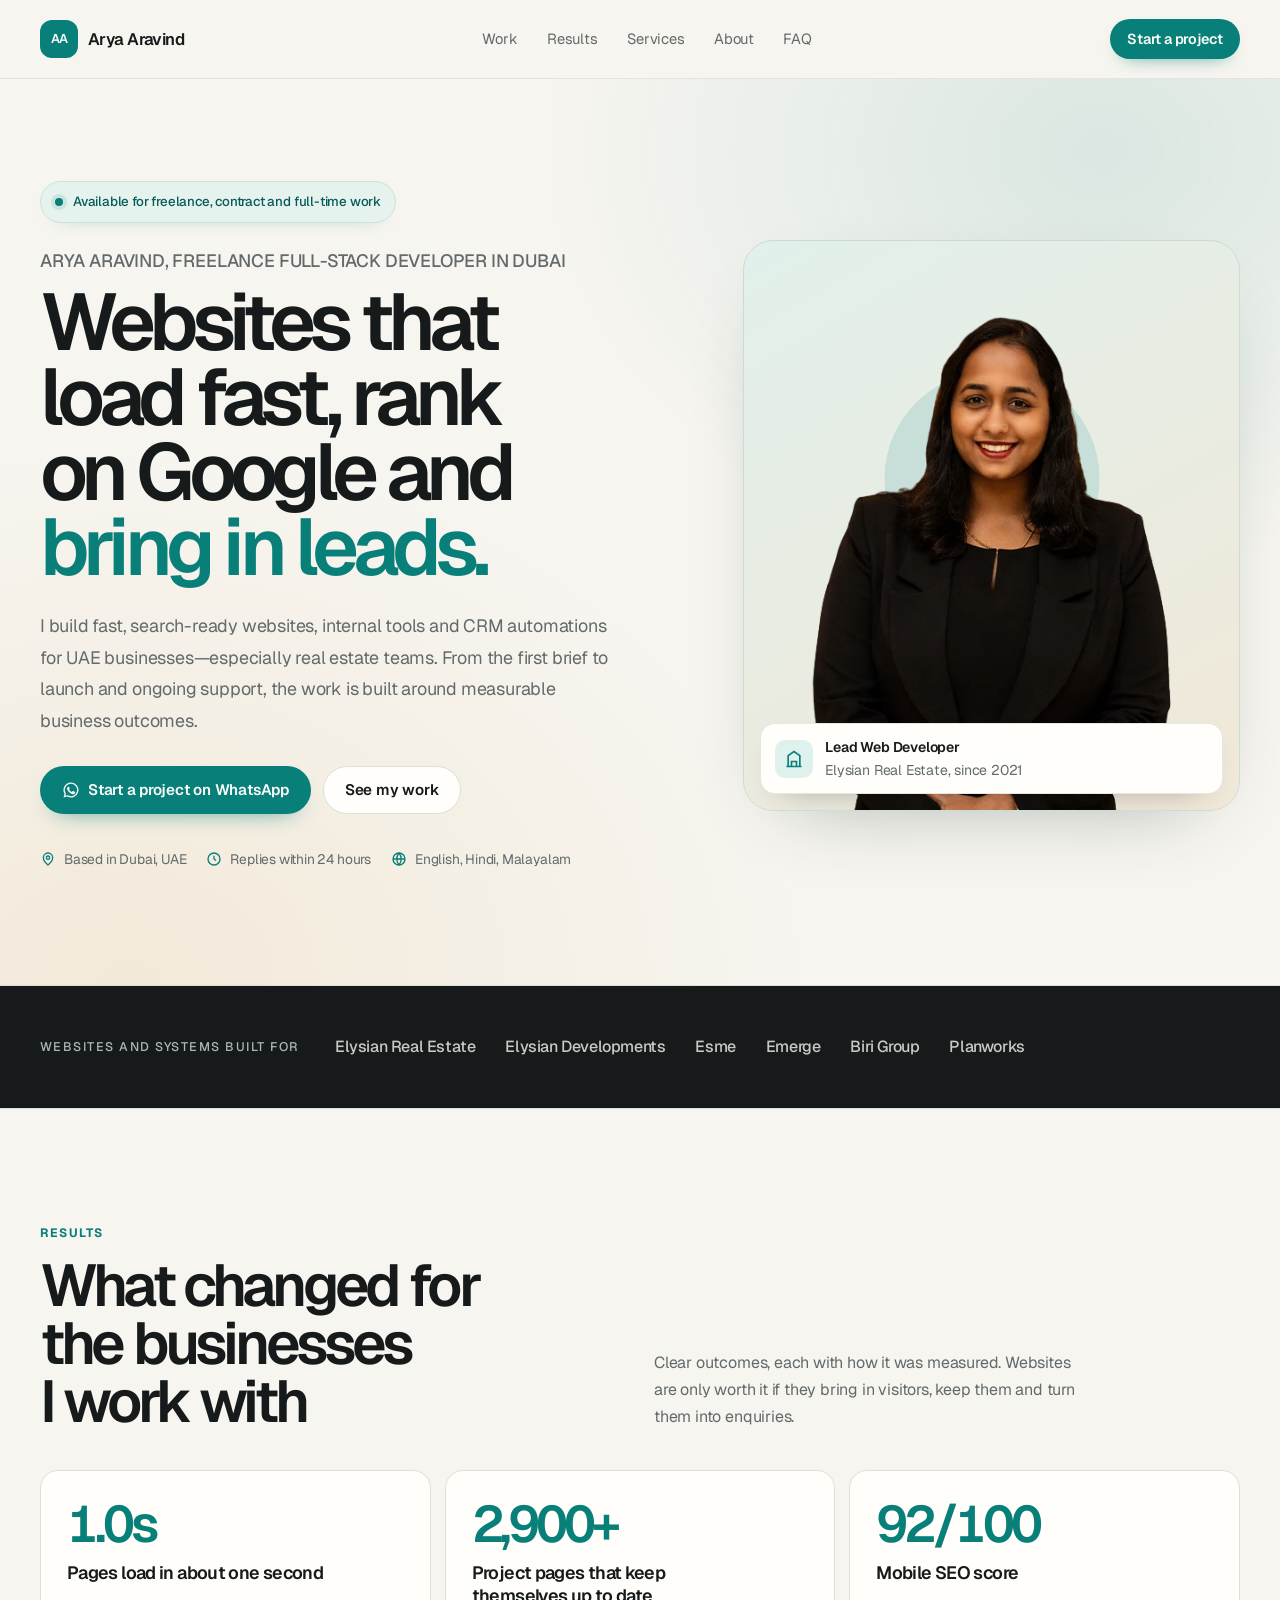
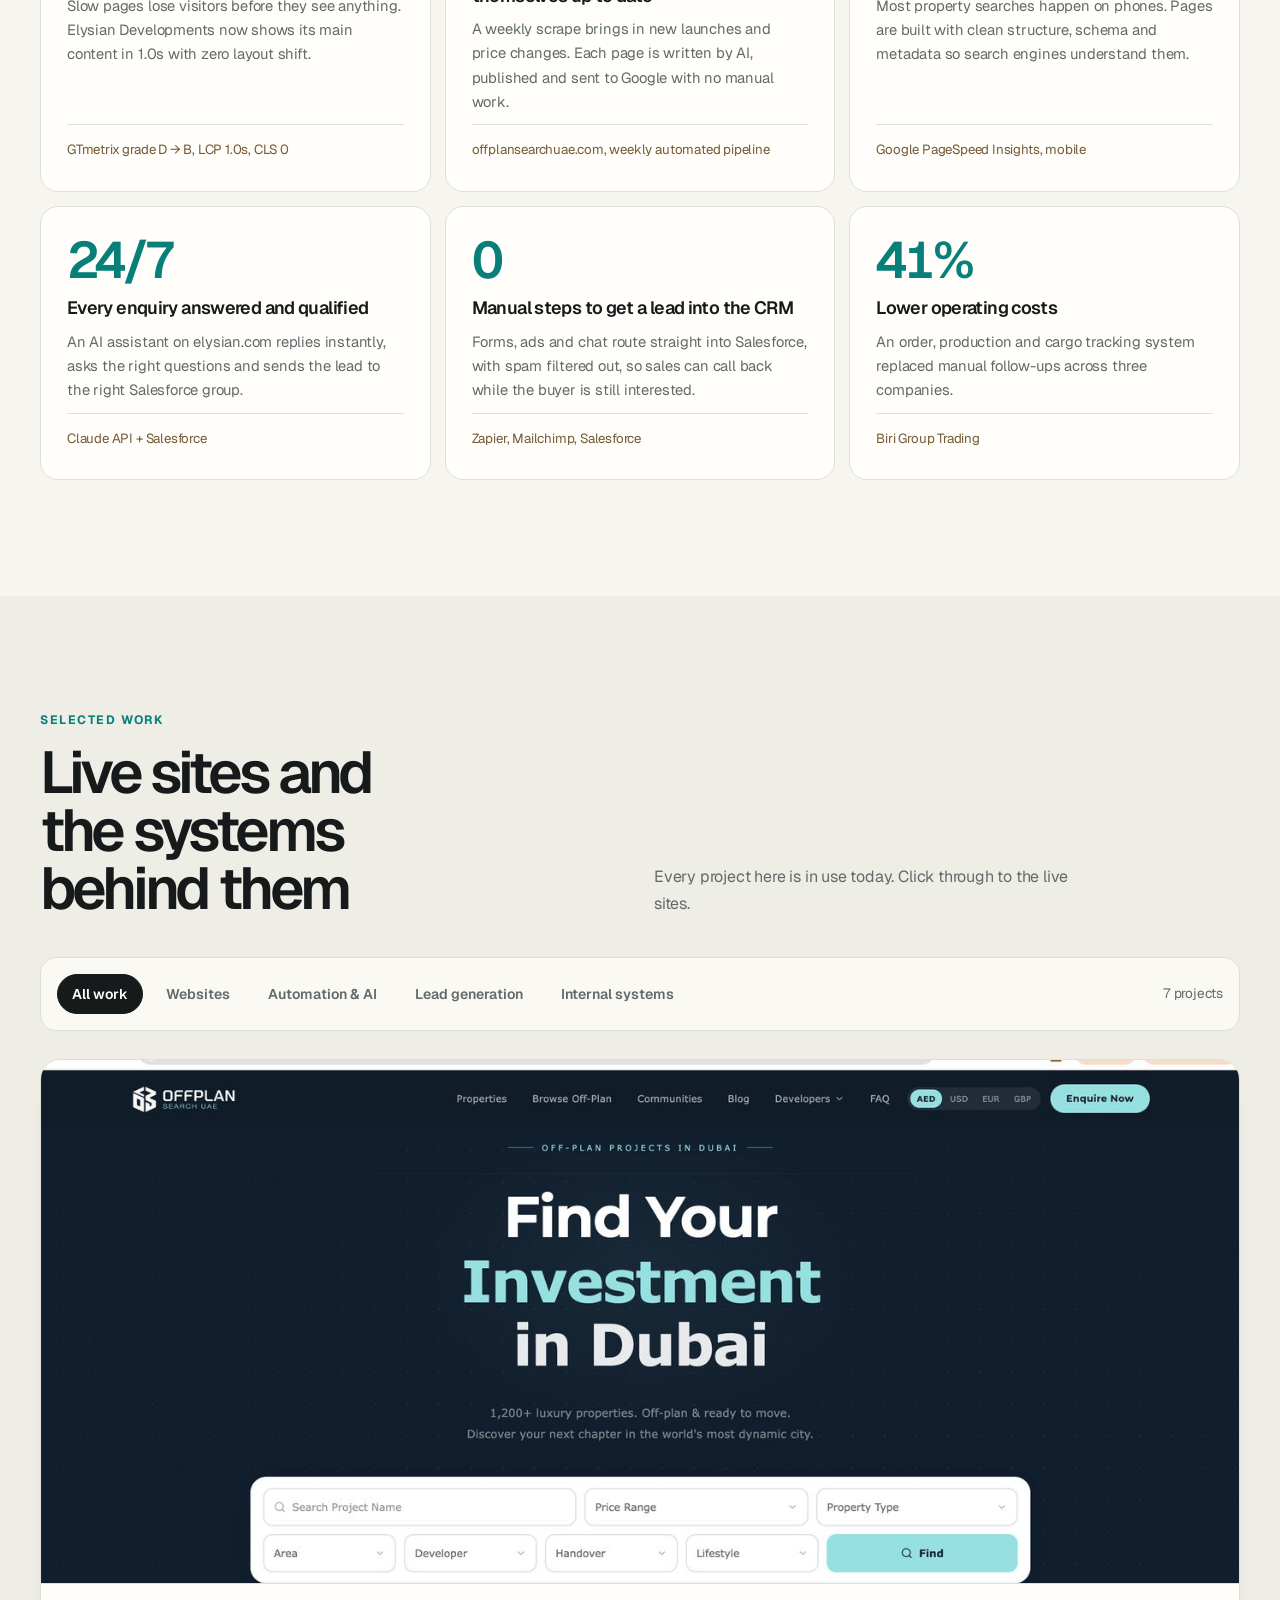
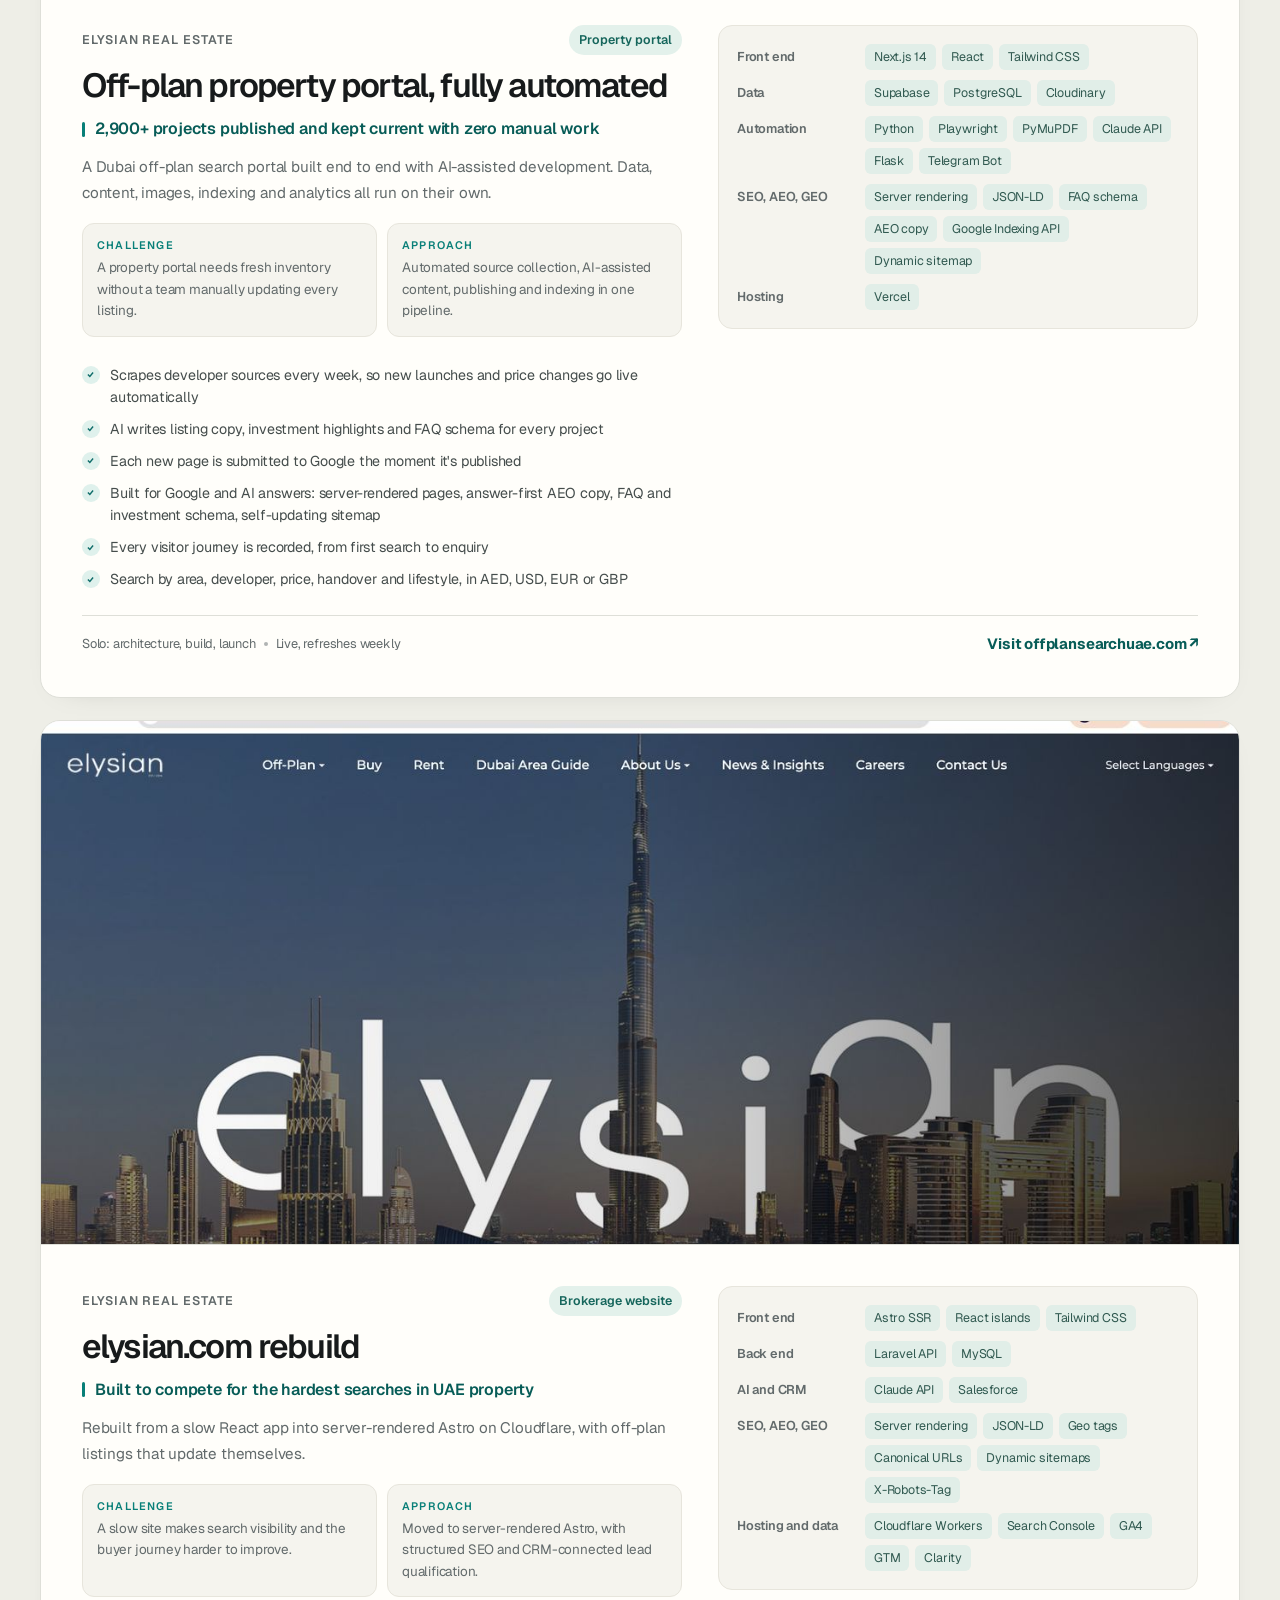
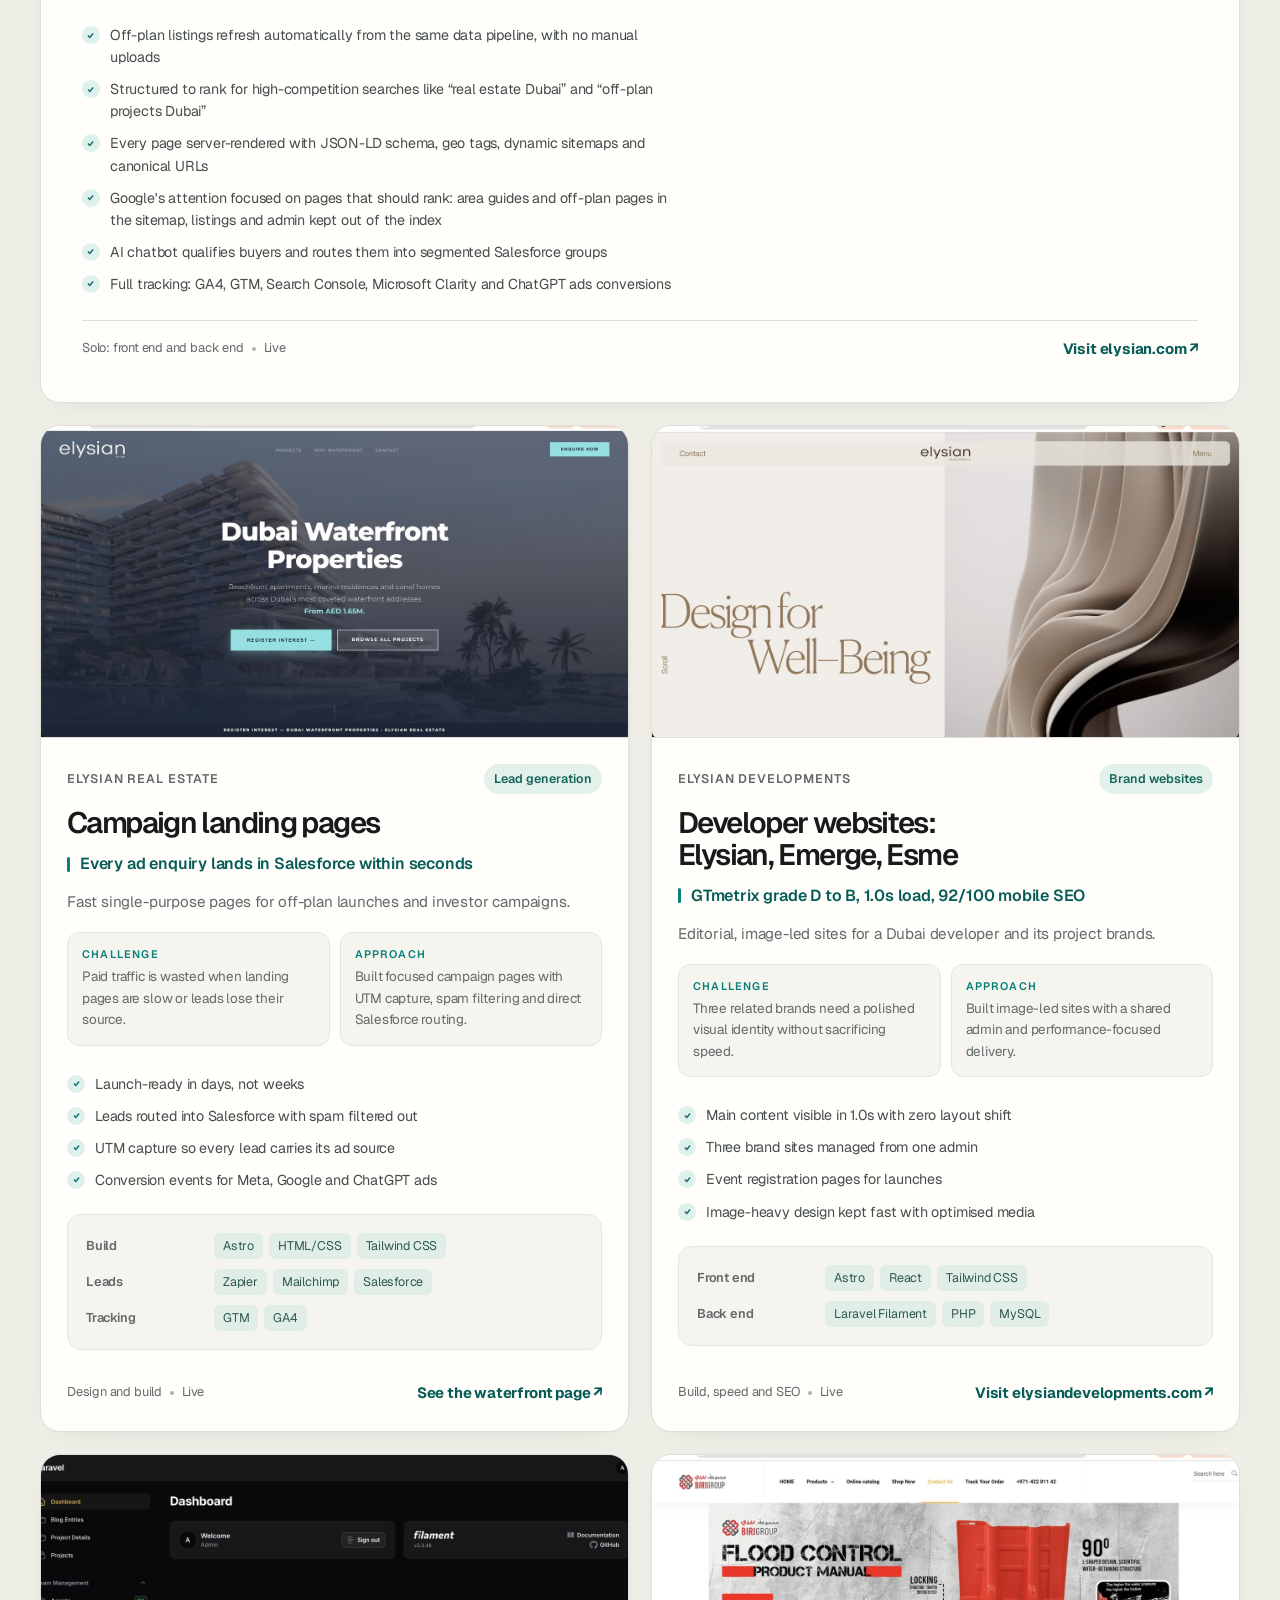
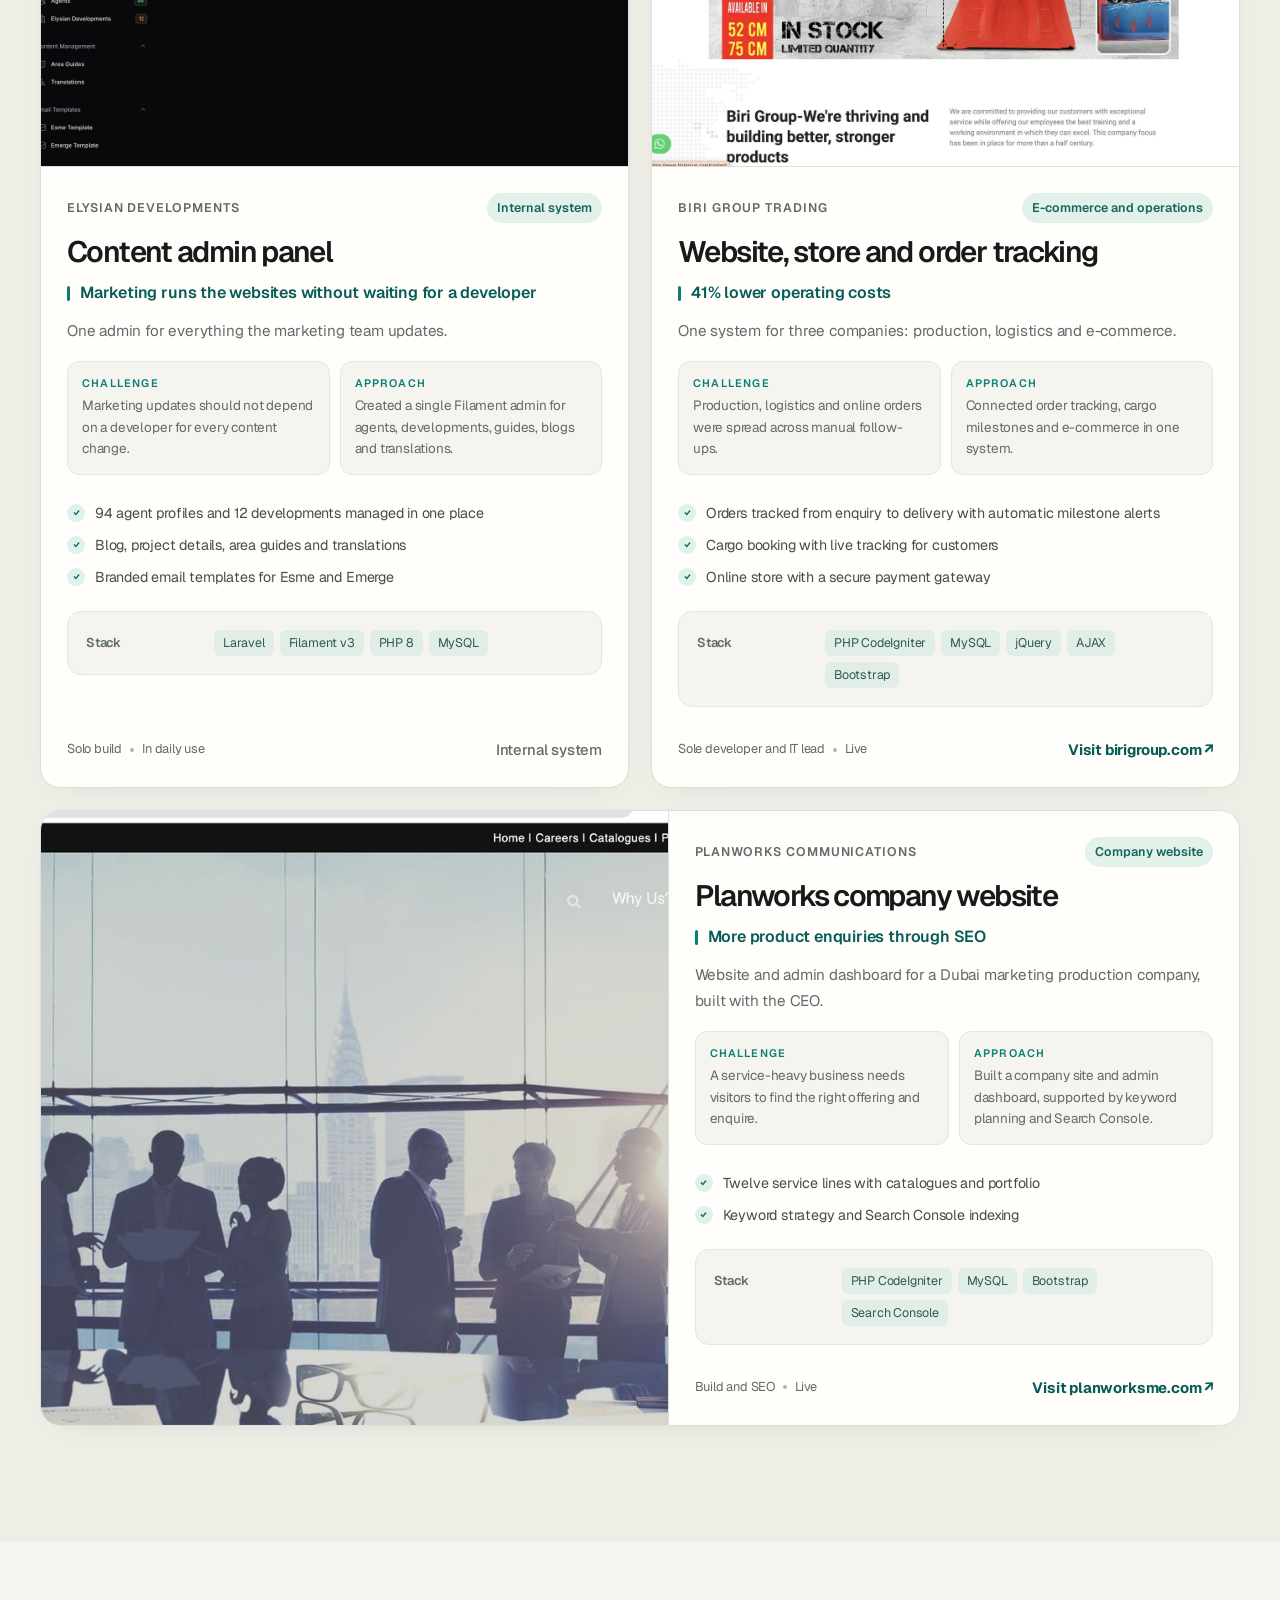
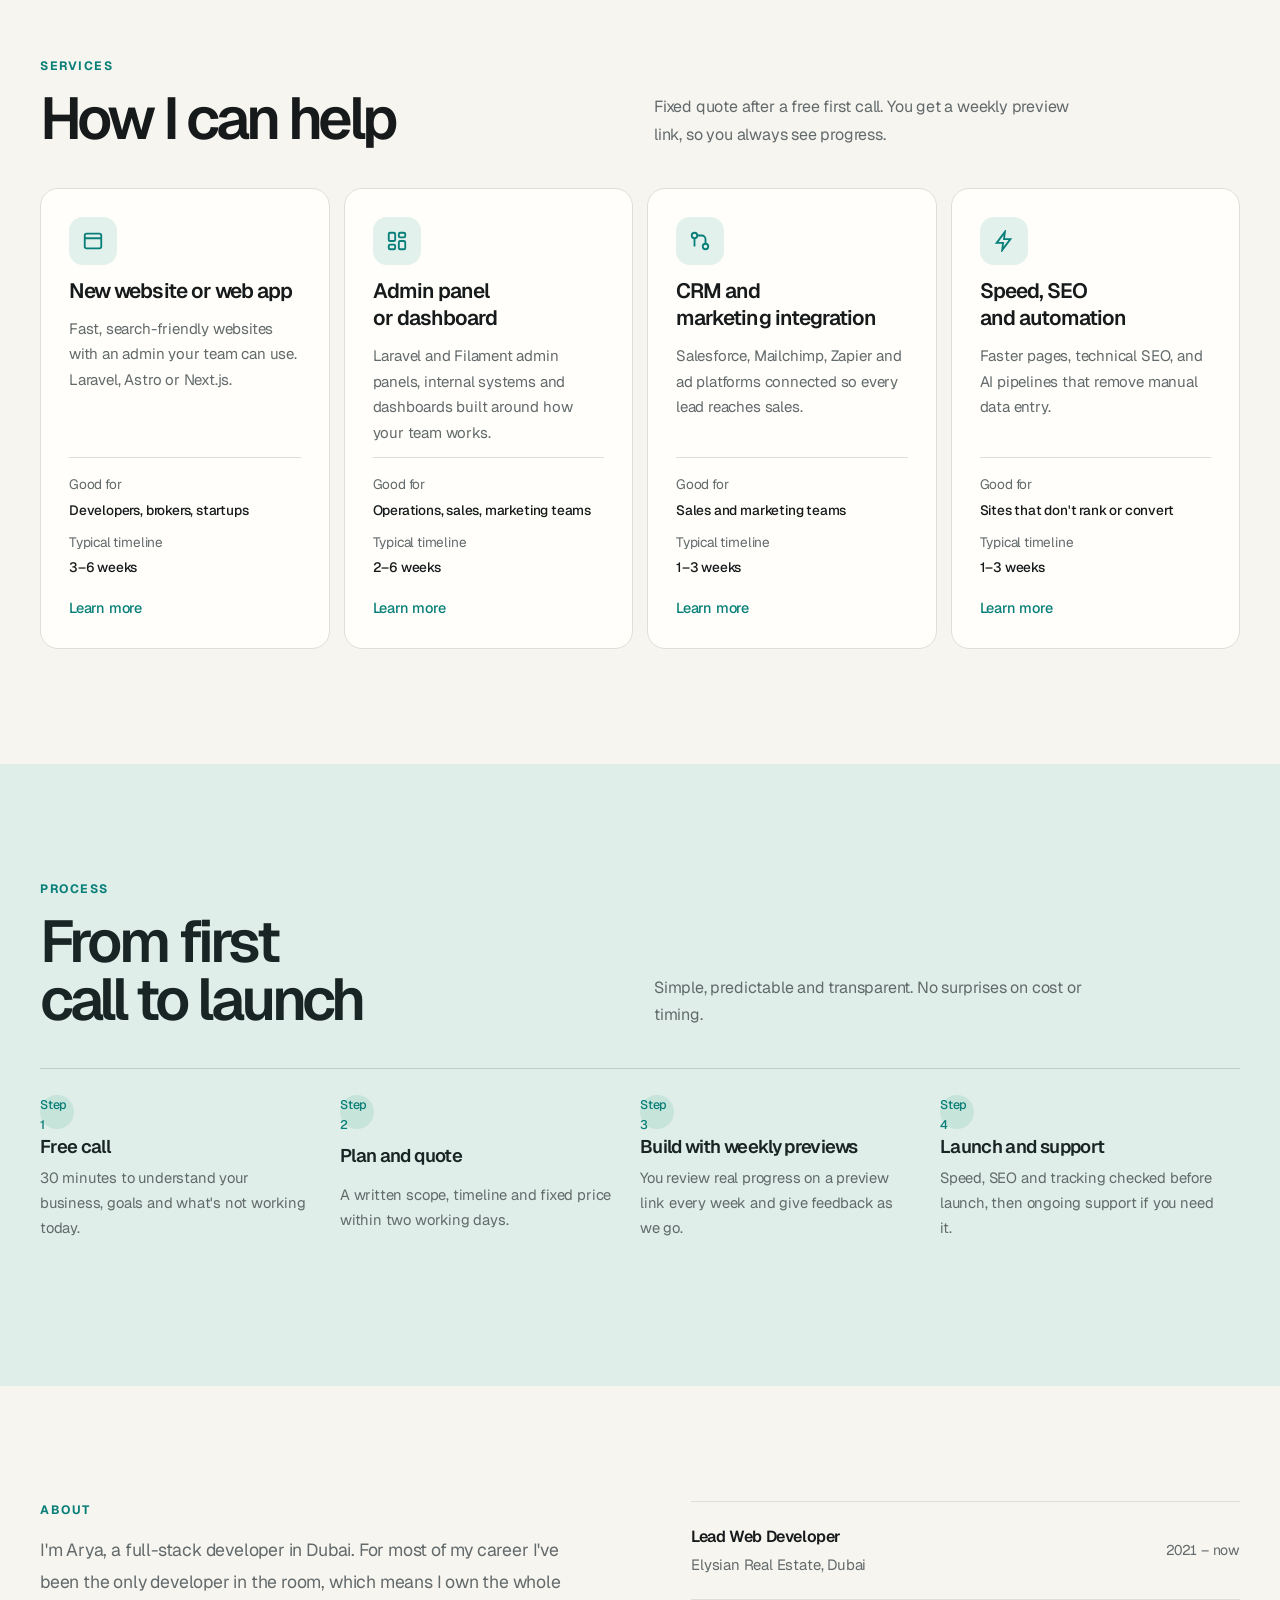
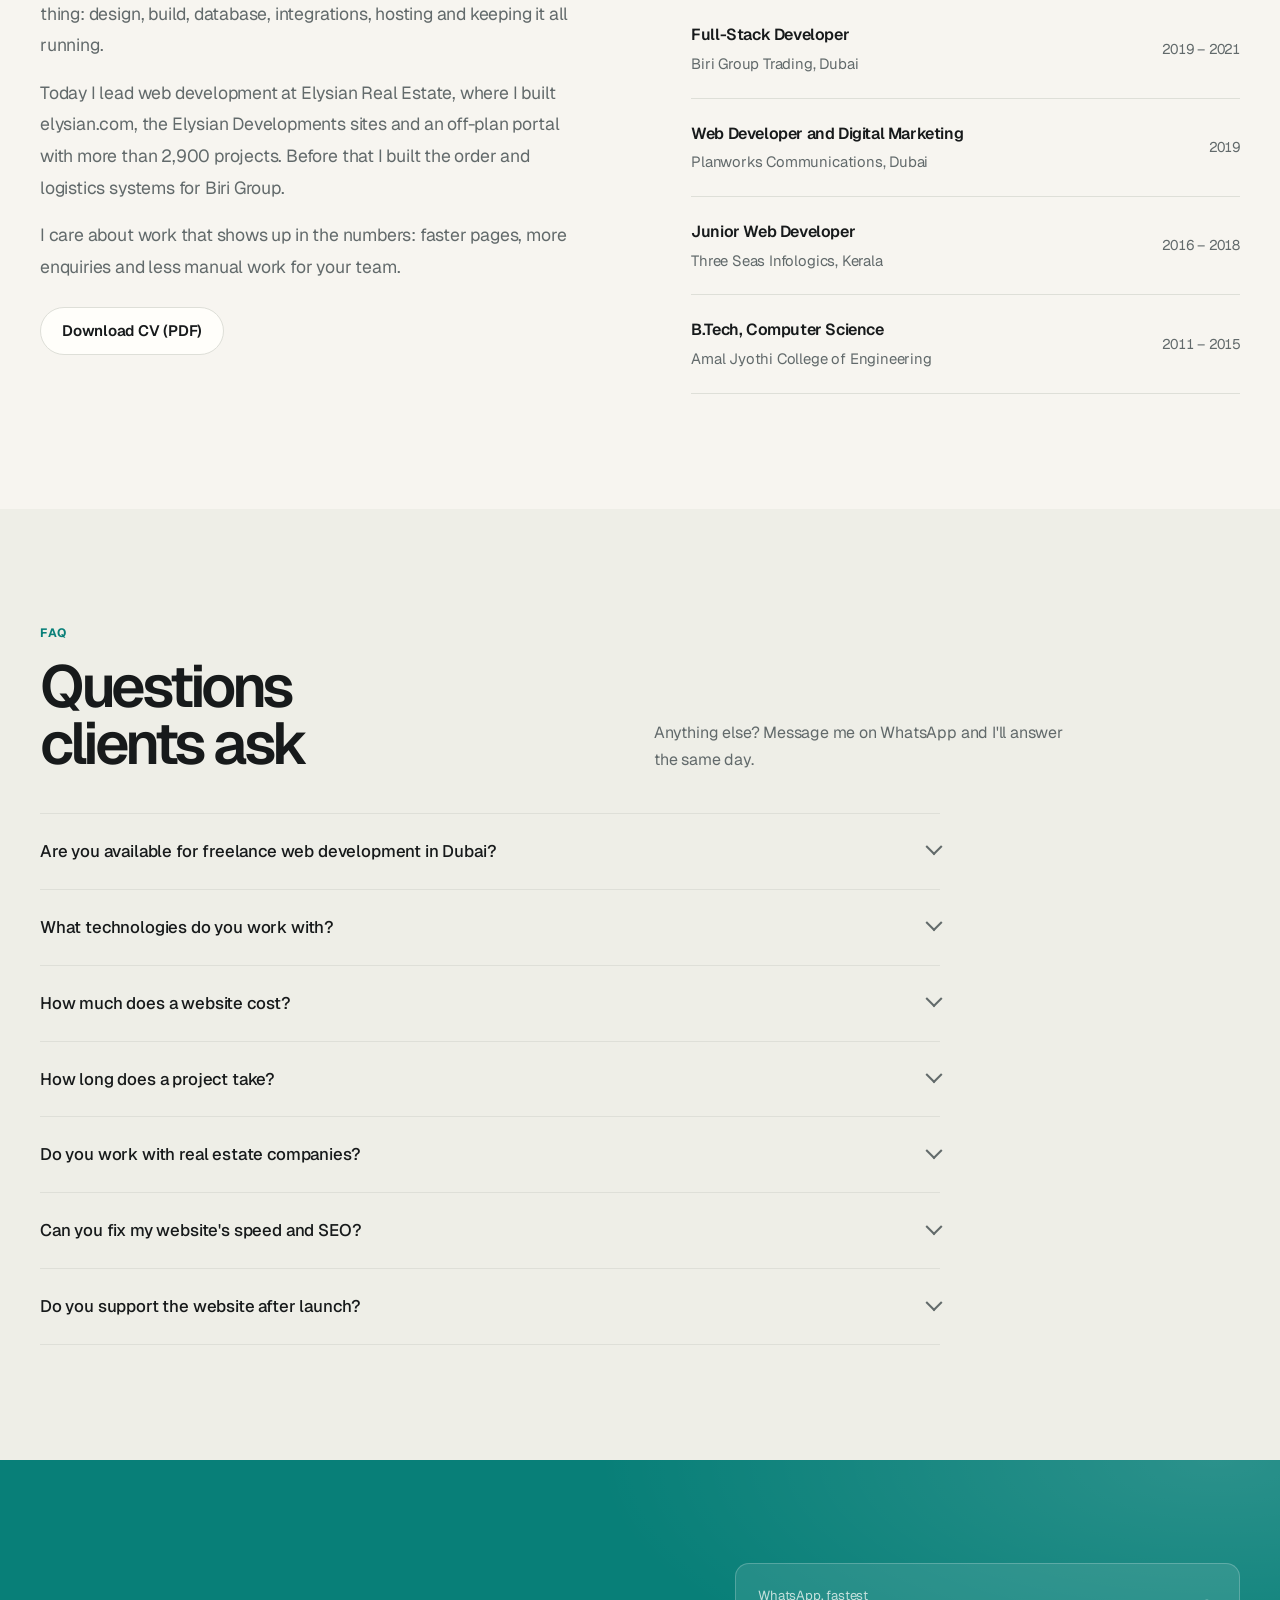
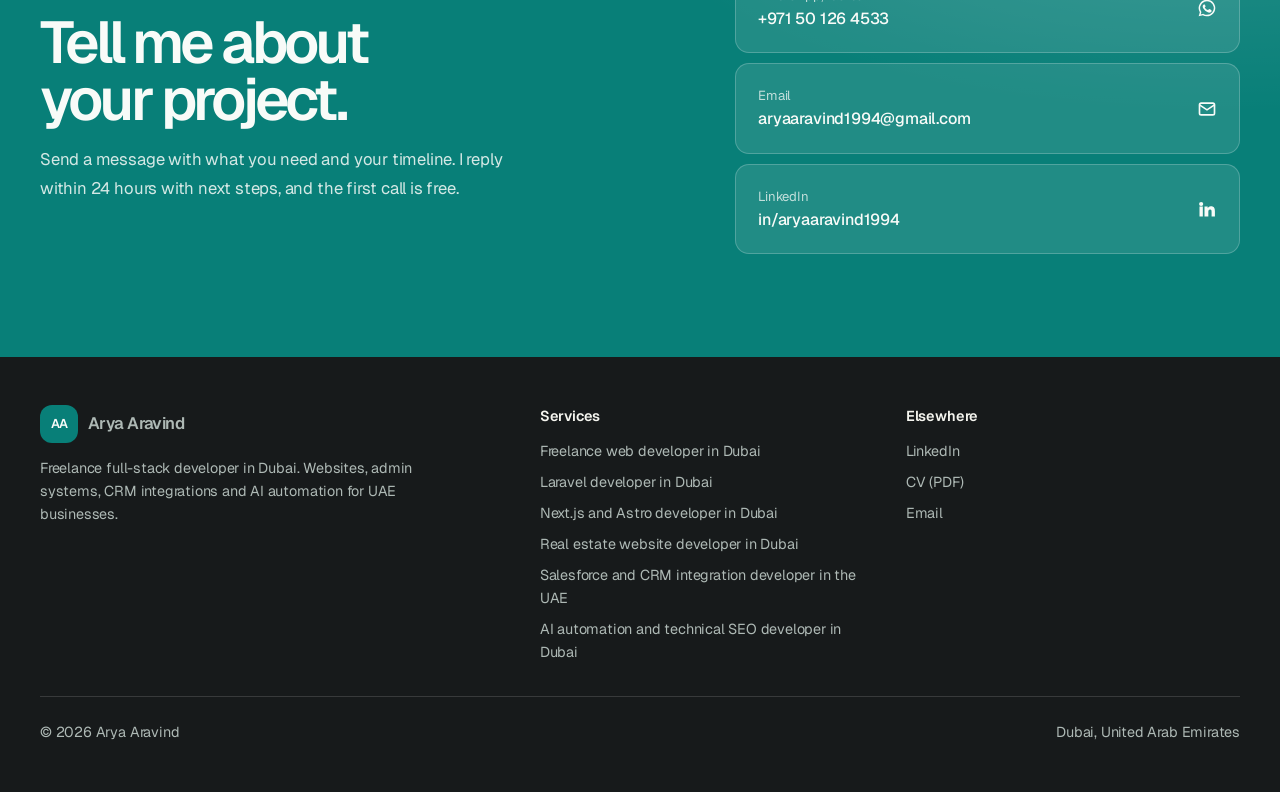
==== index.html @ dba8235d "Restore previous portfolio stylesheet cache version" ====
<!DOCTYPE html>
<html lang="en">
<head>
<meta charset="UTF-8">
<meta name="viewport" content="width=device-width, initial-scale=1, viewport-fit=cover">
<title>Arya Aravind | Freelance Full-Stack Web Developer in Dubai</title>
<meta name="claude:viewport-fit-sides" content="cover">
<meta name="description" content="Freelance full-stack web developer in Dubai. 8+ years building fast websites, Laravel admin panels, Next.js portals, Salesforce integrations and AI automation for UAE businesses.">
<link rel="canonical" href="https://aryaaravind.com/">
<meta name="robots" content="index, follow, max-image-preview:large, max-snippet:-1">
<meta name="author" content="Arya Aravind">
<meta name="geo.region" content="AE-DU">
<meta name="geo.placename" content="Dubai">
<meta property="og:type" content="website">
<meta property="og:site_name" content="Arya Aravind">
<meta property="og:title" content="Arya Aravind | Freelance Full-Stack Web Developer in Dubai">
<meta property="og:description" content="Freelance full-stack web developer in Dubai. 8+ years building fast websites, Laravel admin panels, Next.js portals, Salesforce integrations and AI automation for UAE businesses.">
<meta property="og:url" content="https://aryaaravind.com/">
<meta property="og:image" content="https://aryaaravind.com/images/og.png">
<meta property="og:image:width" content="1200">
<meta property="og:image:height" content="630">
<meta property="og:locale" content="en_AE">
<meta name="twitter:card" content="summary_large_image">
<meta name="twitter:title" content="Arya Aravind | Freelance Full-Stack Web Developer in Dubai">
<meta name="twitter:description" content="Freelance full-stack web developer in Dubai. 8+ years building fast websites, Laravel admin panels, Next.js portals, Salesforce integrations and AI automation for UAE businesses.">
<meta name="twitter:image" content="https://aryaaravind.com/images/og.png">
<meta name="theme-color" content="#0F6D6A">
<link rel="icon" href="favicon.svg" type="image/svg+xml">
<link rel="apple-touch-icon" href="images/apple-touch-icon.png">
<link rel="preconnect" href="https://fonts.googleapis.com">
<link rel="preconnect" href="https://fonts.gstatic.com" crossorigin>
<link rel="stylesheet" href="https://fonts.googleapis.com/css2?family=Geist:wght@400;500;600&display=swap">
<link rel="stylesheet" href="assets/site.css?v=20261021-revert-teal">
<script type="application/ld+json">{"@context": "https://schema.org", "@graph": [{"@type": "WebSite", "@id": "https://aryaaravind.com/#site", "url": "https://aryaaravind.com/", "name": "Arya Aravind", "inLanguage": "en"}, {"@type": "Person", "@id": "https://aryaaravind.com/#arya", "name": "Arya Aravind", "url": "https://aryaaravind.com/", "image": "https://aryaaravind.com/images/arya.png", "jobTitle": "Full-Stack Web Developer", "description": "Freelance full-stack web developer in Dubai with 8+ years building websites, admin systems and CRM integrations for UAE businesses.", "email": "mailto:aryaaravind1994@gmail.com", "telephone": "+971501264533", "address": {"@type": "PostalAddress", "addressLocality": "Dubai", "addressCountry": "AE"}, "worksFor": {"@type": "Organization", "name": "Elysian Real Estate", "url": "https://elysian.com"}, "alumniOf": {"@type": "CollegeOrUniversity", "name": "Amal Jyothi College of Engineering"}, "knowsLanguage": ["English", "Hindi", "Malayalam"], "knowsAbout": ["Laravel", "PHP", "Filament", "Next.js", "Astro", "React", "Python", "MySQL", "PostgreSQL", "Supabase", "Salesforce integration", "Technical SEO", "Core Web Vitals", "Claude API", "AI automation", "Real estate websites"], "sameAs": ["https://www.linkedin.com/in/aryaaravind1994", "https://github.com/arya-git-25"]}, {"@type": "ProfessionalService", "@id": "https://aryaaravind.com/#service", "name": "Arya Aravind, Freelance Web Developer", "url": "https://aryaaravind.com/", "image": "https://aryaaravind.com/images/og.png", "description": "Freelance web development in Dubai: websites, Laravel admin panels, Next.js portals, Salesforce integrations, AI automation and technical SEO.", "founder": {"@id": "https://aryaaravind.com/#arya"}, "email": "aryaaravind1994@gmail.com", "telephone": "+971501264533", "address": {"@type": "PostalAddress", "addressLocality": "Dubai", "addressCountry": "AE"}, "areaServed": [{"@type": "City", "name": "Dubai"}, {"@type": "Country", "name": "United Arab Emirates"}, {"@type": "Place", "name": "GCC"}], "knowsLanguage": ["en", "hi", "ml"], "hasOfferCatalog": {"@type": "OfferCatalog", "name": "Web development services", "itemListElement": [{"@type": "Offer", "itemOffered": {"@type": "Service", "name": "Freelance web developer in Dubai", "url": "https://aryaaravind.com/freelance-web-developer-dubai/"}}, {"@type": "Offer", "itemOffered": {"@type": "Service", "name": "Laravel developer in Dubai", "url": "https://aryaaravind.com/laravel-developer-dubai/"}}, {"@type": "Offer", "itemOffered": {"@type": "Service", "name": "Next.js and Astro developer in Dubai", "url": "https://aryaaravind.com/nextjs-developer-dubai/"}}, {"@type": "Offer", "itemOffered": {"@type": "Service", "name": "Real estate website developer in Dubai", "url": "https://aryaaravind.com/real-estate-website-developer-dubai/"}}, {"@type": "Offer", "itemOffered": {"@type": "Service", "name": "Salesforce and CRM integration developer in the UAE", "url": "https://aryaaravind.com/salesforce-integration-developer-uae/"}}, {"@type": "Offer", "itemOffered": {"@type": "Service", "name": "AI automation and technical SEO developer in Dubai", "url": "https://aryaaravind.com/ai-automation-developer-dubai/"}}]}}, {"@type": "FAQPage", "mainEntity": [{"@type": "Question", "name": "Are you available for freelance web development in Dubai?", "acceptedAnswer": {"@type": "Answer", "text": "Yes. I take on freelance and contract projects, and I'm open to full-time roles. I'm based in Dubai and work with clients across the UAE, the GCC and abroad."}}, {"@type": "Question", "name": "What technologies do you work with?", "acceptedAnswer": {"@type": "Answer", "text": "Laravel and PHP (including Filament), Next.js, Astro, React, Python, MySQL, PostgreSQL and Supabase, Salesforce, Cloudflare and Vercel, and the Claude API for AI automation."}}, {"@type": "Question", "name": "How much does a website cost?", "acceptedAnswer": {"@type": "Answer", "text": "It depends on scope. After a free 30-minute call I send a fixed quote with a timeline, so you know the cost before work starts."}}, {"@type": "Question", "name": "How long does a project take?", "acceptedAnswer": {"@type": "Answer", "text": "Most websites take 3 to 6 weeks, admin panels 2 to 6 weeks, and integrations or speed fixes 1 to 3 weeks. You see progress on a preview link every week."}}, {"@type": "Question", "name": "Do you work with real estate companies?", "acceptedAnswer": {"@type": "Answer", "text": "Yes. I've spent four years building for Dubai real estate: developer sites, an off-plan portal with 2,900+ projects, campaign pages and Salesforce lead routing."}}, {"@type": "Question", "name": "Can you fix my website's speed and SEO?", "acceptedAnswer": {"@type": "Answer", "text": "Yes. I audit Core Web Vitals, indexing, schema and sitemaps, then fix issues in order of impact. Elysian Developments went from GTmetrix grade D to B with a 1.0s load."}}, {"@type": "Question", "name": "Do you support the website after launch?", "acceptedAnswer": {"@type": "Answer", "text": "Yes. I offer ongoing support for hosting, security, updates and new features."}}]}]}</script>
</head>
<body>
<a class="skip" href="#main">Skip to content</a>
<header class="site-head">
  <div class="wrap">
    <a class="logo" href="./"><span>AA</span>Arya Aravind</a>
    <ul class="menu">
      <li><a href="#work">Work</a></li>
      <li><a href="#results">Results</a></li>
      <li><a href="#services">Services</a></li>
      <li><a href="#about">About</a></li>
      <li><a href="#faq">FAQ</a></li>
    </ul>
    <a class="btn btn-primary" href="https://wa.me/971501264533?text=Hi%20Arya%2C%20I%20have%20a%20project%20I%27d%20like%20to%20discuss." target="_blank" rel="noopener">Start a project</a>
  </div>
</header>
<main id="main">
<section class="hero">
  <div class="wrap">
    <div>
      <span class="status"><i></i>Available for freelance, contract and full-time work</span>
      <h1><span class="kicker">Arya Aravind, freelance full-stack developer in Dubai</span>Websites that load fast, rank on Google and <em>bring in leads.</em></h1>
      <p class="lead">I build fast, search-ready websites, internal tools and CRM automations for UAE businesses—especially real estate teams. From the first brief to launch and ongoing support, the work is built around measurable business outcomes.</p>
      <div class="cta">
        <a class="btn btn-primary" href="https://wa.me/971501264533?text=Hi%20Arya%2C%20I%20have%20a%20project%20I%27d%20like%20to%20discuss." target="_blank" rel="noopener"><svg viewBox="0 0 24 24" fill="currentColor"><path d="M12 2a10 10 0 0 0-8.6 15.1L2 22l5-1.3A10 10 0 1 0 12 2Zm0 18.2a8.2 8.2 0 0 1-4.2-1.1l-.3-.2-3 .8.8-2.9-.2-.3A8.2 8.2 0 1 1 12 20.2Zm4.5-6.1c-.2-.1-1.5-.7-1.7-.8s-.4-.1-.6.1-.7.8-.8 1-.3.2-.5.1a6.7 6.7 0 0 1-3.4-2.9c-.3-.4.3-.4.8-1.3.1-.2 0-.3 0-.4l-.8-1.8c-.2-.5-.4-.4-.6-.4h-.5a1 1 0 0 0-.7.3 3 3 0 0 0-.9 2.2 5.2 5.2 0 0 0 1.1 2.7 11.8 11.8 0 0 0 4.5 4c1.7.7 2.3.8 3.2.6a2.7 2.7 0 0 0 1.8-1.2 2.2 2.2 0 0 0 .1-1.3c0-.1-.2-.2-.5-.3Z"/></svg>Start a project on WhatsApp</a>
        <a class="btn btn-ghost" href="#work">See my work</a>
      </div>
      <ul class="facts">
        <li><svg viewBox="0 0 24 24" fill="none" stroke="currentColor" stroke-width="2"><path d="M12 21s-7-6.2-7-11a7 7 0 0 1 14 0c0 4.8-7 11-7 11Z"/><circle cx="12" cy="10" r="2.5"/></svg>Based in Dubai, UAE</li>
        <li><svg viewBox="0 0 24 24" fill="none" stroke="currentColor" stroke-width="2"><circle cx="12" cy="12" r="9"/><path d="M12 7v5l3 2"/></svg>Replies within 24 hours</li>
        <li><svg viewBox="0 0 24 24" fill="none" stroke="currentColor" stroke-width="2"><circle cx="12" cy="12" r="9"/><path d="M3 12h18M12 3a14 14 0 0 1 0 18M12 3a14 14 0 0 0 0 18"/></svg>English, Hindi, Malayalam</li>
      </ul>
    </div>
    <div class="portrait">
      <picture><source srcset="images/arya.webp" type="image/webp"><img src="images/arya.png" alt="Arya Aravind, full-stack web developer in Dubai" width="450" height="600" fetchpriority="high"></picture>
      <div class="tag"><i><svg viewBox="0 0 24 24" fill="none" stroke="currentColor" stroke-width="2"><path d="M3 21h18M5 21V8l7-5 7 5v13M9 21v-6h6v6"/></svg></i><div><b>Lead Web Developer</b><span>Elysian Real Estate, since 2021</span></div></div>
    </div>
  </div>
</section>

<div class="clients">
  <div class="wrap">
    <p>Websites and systems built for</p>
    <ul><li>Elysian Real Estate</li><li>Elysian Developments</li><li>Esme</li><li>Emerge</li><li>Biri Group</li><li>Planworks</li></ul>
  </div>
</div>

<section class="section" id="results">
  <div class="wrap">
    <div class="head">
      <div><span class="kicker">Results</span><h2>What changed for the businesses I work with</h2></div>
      <p>Clear outcomes, each with how it was measured. Websites are only worth it if they bring in visitors, keep them and turn them into enquiries.</p>
    </div>
    <div class="results"><article class="result"><span class="num">1.0s</span><h3>Pages load in about one second</h3><p>Slow pages lose visitors before they see anything. Elysian Developments now shows its main content in 1.0s with zero layout shift.</p><p class="proof">GTmetrix grade D → B, LCP 1.0s, CLS 0</p></article><article class="result"><span class="num">2,900+</span><h3>Project pages that keep themselves up to date</h3><p>A weekly scrape brings in new launches and price changes. Each page is written by AI, published and sent to Google with no manual work.</p><p class="proof">offplansearchuae.com, weekly automated pipeline</p></article><article class="result"><span class="num">92/100</span><h3>Mobile SEO score</h3><p>Most property searches happen on phones. Pages are built with clean structure, schema and metadata so search engines understand them.</p><p class="proof">Google PageSpeed Insights, mobile</p></article><article class="result"><span class="num">24/7</span><h3>Every enquiry answered and qualified</h3><p>An AI assistant on elysian.com replies instantly, asks the right questions and sends the lead to the right Salesforce group.</p><p class="proof">Claude API + Salesforce</p></article><article class="result"><span class="num">0</span><h3>Manual steps to get a lead into the CRM</h3><p>Forms, ads and chat route straight into Salesforce, with spam filtered out, so sales can call back while the buyer is still interested.</p><p class="proof">Zapier, Mailchimp, Salesforce</p></article><article class="result"><span class="num">41%</span><h3>Lower operating costs</h3><p>An order, production and cargo tracking system replaced manual follow-ups across three companies.</p><p class="proof">Biri Group Trading</p></article></div>
  </div>
</section>

<section class="section tint" id="work">
  <div class="wrap">
    <div class="head">
      <div><span class="kicker">Selected work</span><h2>Live sites and the systems behind them</h2></div>
      <p>Every project here is in use today. Click through to the live sites.</p>
    </div>
    <div class="project-tools">
      <div class="project-filters" role="group" aria-label="Filter projects">
        <button class="filter-btn" type="button" data-project-filter="all" aria-controls="project-grid" aria-pressed="true">All work</button>
        <button class="filter-btn" type="button" data-project-filter="websites" aria-controls="project-grid" aria-pressed="false">Websites</button>
        <button class="filter-btn" type="button" data-project-filter="automation" aria-controls="project-grid" aria-pressed="false">Automation &amp; AI</button>
        <button class="filter-btn" type="button" data-project-filter="leads" aria-controls="project-grid" aria-pressed="false">Lead generation</button>
        <button class="filter-btn" type="button" data-project-filter="systems" aria-controls="project-grid" aria-pressed="false">Internal systems</button>
      </div>
      <p class="project-count" id="project-count" aria-live="polite">7 projects</p>
    </div>
    <div class="work" id="project-grid"><article class="card wide" data-category="websites automation">
  <div class="shot"><img src="images/offplan-portal.jpg" alt="Offplan Search UAE property search homepage" width="1400" height="746" loading="lazy" decoding="async"></div>
  <div class="body">
    <div class="meta"><span>Elysian Real Estate</span><span class="pill">Property portal</span></div>
    <h3>Off-plan property portal, fully automated</h3>
    <p class="win">2,900+ projects published and kept current with zero manual work</p>
    <p class="desc">A Dubai off-plan search portal built end to end with AI-assisted development. Data, content, images, indexing and analytics all run on their own.</p><div class="case-summary"><div><span>Challenge</span><p>A property portal needs fresh inventory without a team manually updating every listing.</p></div><div><span>Approach</span><p>Automated source collection, AI-assisted content, publishing and indexing in one pipeline.</p></div></div>
    <ul class="points"><li>Scrapes developer sources every week, so new launches and price changes go live automatically</li><li>AI writes listing copy, investment highlights and FAQ schema for every project</li><li>Each new page is submitted to Google the moment it&#x27;s published</li><li>Built for Google and AI answers: server-rendered pages, answer-first AEO copy, FAQ and investment schema, self-updating sitemap</li><li>Every visitor journey is recorded, from first search to enquiry</li><li>Search by area, developer, price, handover and lifestyle, in AED, USD, EUR or GBP</li></ul>
    <dl class="tech"><div><dt>Front end</dt><dd><span>Next.js 14</span><span>React</span><span>Tailwind CSS</span></dd></div><div><dt>Data</dt><dd><span>Supabase</span><span>PostgreSQL</span><span>Cloudinary</span></dd></div><div><dt>Automation</dt><dd><span>Python</span><span>Playwright</span><span>PyMuPDF</span><span>Claude API</span><span>Flask</span><span>Telegram Bot</span></dd></div><div><dt>SEO, AEO, GEO</dt><dd><span>Server rendering</span><span>JSON-LD</span><span>FAQ schema</span><span>AEO copy</span><span>Google Indexing API</span><span>Dynamic sitemap</span></dd></div><div><dt>Hosting</dt><dd><span>Vercel</span></dd></div></dl>
    <div class="foot"><span class="role">Solo: architecture, build, launch<i></i>Live, refreshes weekly</span><span class="link"><a href="https://offplansearchuae.com" target="_blank" rel="noopener">Visit offplansearchuae.com ↗</a></span></div>
  </div>
</article><article class="card wide" data-category="websites automation">
  <div class="shot"><img src="images/elysian-com.jpg" alt="elysian.com homepage with Dubai skyline and property search" width="1400" height="746" loading="lazy" decoding="async"></div>
  <div class="body">
    <div class="meta"><span>Elysian Real Estate</span><span class="pill">Brokerage website</span></div>
    <h3>elysian.com rebuild</h3>
    <p class="win">Built to compete for the hardest searches in UAE property</p>
    <p class="desc">Rebuilt from a slow React app into server-rendered Astro on Cloudflare, with off-plan listings that update themselves.</p><div class="case-summary"><div><span>Challenge</span><p>A slow site makes search visibility and the buyer journey harder to improve.</p></div><div><span>Approach</span><p>Moved to server-rendered Astro, with structured SEO and CRM-connected lead qualification.</p></div></div>
    <ul class="points"><li>Off-plan listings refresh automatically from the same data pipeline, with no manual uploads</li><li>Structured to rank for high-competition searches like “real estate Dubai” and “off-plan projects Dubai”</li><li>Every page server-rendered with JSON-LD schema, geo tags, dynamic sitemaps and canonical URLs</li><li>Google&#x27;s attention focused on pages that should rank: area guides and off-plan pages in the sitemap, listings and admin kept out of the index</li><li>AI chatbot qualifies buyers and routes them into segmented Salesforce groups</li><li>Full tracking: GA4, GTM, Search Console, Microsoft Clarity and ChatGPT ads conversions</li></ul>
    <dl class="tech"><div><dt>Front end</dt><dd><span>Astro SSR</span><span>React islands</span><span>Tailwind CSS</span></dd></div><div><dt>Back end</dt><dd><span>Laravel API</span><span>MySQL</span></dd></div><div><dt>AI and CRM</dt><dd><span>Claude API</span><span>Salesforce</span></dd></div><div><dt>SEO, AEO, GEO</dt><dd><span>Server rendering</span><span>JSON-LD</span><span>Geo tags</span><span>Canonical URLs</span><span>Dynamic sitemaps</span><span>X-Robots-Tag</span></dd></div><div><dt>Hosting and data</dt><dd><span>Cloudflare Workers</span><span>Search Console</span><span>GA4</span><span>GTM</span><span>Clarity</span></dd></div></dl>
    <div class="foot"><span class="role">Solo: front end and back end<i></i>Live</span><span class="link"><a href="https://elysian.com" target="_blank" rel="noopener">Visit elysian.com ↗</a></span></div>
  </div>
</article><article class="card" data-category="websites leads">
  <div class="shot"><img src="images/landing-page.jpg" alt="Dubai Waterfront Properties campaign landing page" width="1400" height="746" loading="lazy" decoding="async"></div>
  <div class="body">
    <div class="meta"><span>Elysian Real Estate</span><span class="pill">Lead generation</span></div>
    <h3>Campaign landing pages</h3>
    <p class="win">Every ad enquiry lands in Salesforce within seconds</p>
    <p class="desc">Fast single-purpose pages for off-plan launches and investor campaigns.</p><div class="case-summary"><div><span>Challenge</span><p>Paid traffic is wasted when landing pages are slow or leads lose their source.</p></div><div><span>Approach</span><p>Built focused campaign pages with UTM capture, spam filtering and direct Salesforce routing.</p></div></div>
    <ul class="points"><li>Launch-ready in days, not weeks</li><li>Leads routed into Salesforce with spam filtered out</li><li>UTM capture so every lead carries its ad source</li><li>Conversion events for Meta, Google and ChatGPT ads</li></ul>
    <dl class="tech"><div><dt>Build</dt><dd><span>Astro</span><span>HTML/CSS</span><span>Tailwind CSS</span></dd></div><div><dt>Leads</dt><dd><span>Zapier</span><span>Mailchimp</span><span>Salesforce</span></dd></div><div><dt>Tracking</dt><dd><span>GTM</span><span>GA4</span></dd></div></dl>
    <div class="foot"><span class="role">Design and build<i></i>Live</span><span class="link"><a href="https://elysian.com/dubai-waterfront-properties" target="_blank" rel="noopener">See the waterfront page ↗</a></span></div>
  </div>
</article><article class="card" data-category="websites">
  <div class="shot"><img src="images/elysian-developments.jpg" alt="Elysian Developments homepage, Design for Well-Being" width="1400" height="746" loading="lazy" decoding="async"></div>
  <div class="body">
    <div class="meta"><span>Elysian Developments</span><span class="pill">Brand websites</span></div>
    <h3>Developer websites: Elysian, Emerge, Esme</h3>
    <p class="win">GTmetrix grade D to B, 1.0s load, 92/100 mobile SEO</p>
    <p class="desc">Editorial, image-led sites for a Dubai developer and its project brands.</p><div class="case-summary"><div><span>Challenge</span><p>Three related brands need a polished visual identity without sacrificing speed.</p></div><div><span>Approach</span><p>Built image-led sites with a shared admin and performance-focused delivery.</p></div></div>
    <ul class="points"><li>Main content visible in 1.0s with zero layout shift</li><li>Three brand sites managed from one admin</li><li>Event registration pages for launches</li><li>Image-heavy design kept fast with optimised media</li></ul>
    <dl class="tech"><div><dt>Front end</dt><dd><span>Astro</span><span>React</span><span>Tailwind CSS</span></dd></div><div><dt>Back end</dt><dd><span>Laravel Filament</span><span>PHP</span><span>MySQL</span></dd></div></dl>
    <div class="foot"><span class="role">Build, speed and SEO<i></i>Live</span><span class="link"><a href="https://elysiandevelopments.com" target="_blank" rel="noopener">Visit elysiandevelopments.com ↗</a></span></div>
  </div>
</article><article class="card" data-category="systems">
  <div class="shot"><img src="images/admin-panel.jpg" alt="Laravel Filament admin panel with agents, area guides and translations" width="1400" height="746" loading="lazy" decoding="async"></div>
  <div class="body">
    <div class="meta"><span>Elysian Developments</span><span class="pill">Internal system</span></div>
    <h3>Content admin panel</h3>
    <p class="win">Marketing runs the websites without waiting for a developer</p>
    <p class="desc">One admin for everything the marketing team updates.</p><div class="case-summary"><div><span>Challenge</span><p>Marketing updates should not depend on a developer for every content change.</p></div><div><span>Approach</span><p>Created a single Filament admin for agents, developments, guides, blogs and translations.</p></div></div>
    <ul class="points"><li>94 agent profiles and 12 developments managed in one place</li><li>Blog, project details, area guides and translations</li><li>Branded email templates for Esme and Emerge</li></ul>
    <dl class="tech"><div><dt>Stack</dt><dd><span>Laravel</span><span>Filament v3</span><span>PHP 8</span><span>MySQL</span></dd></div></dl>
    <div class="foot"><span class="role">Solo build<i></i>In daily use</span><span class="link"><span>Internal system</span></span></div>
  </div>
</article><article class="card" data-category="systems automation">
  <div class="shot"><img src="images/birigroup.jpg" alt="Biri Group website with product banner" width="1400" height="746" loading="lazy" decoding="async"></div>
  <div class="body">
    <div class="meta"><span>Biri Group Trading</span><span class="pill">E-commerce and operations</span></div>
    <h3>Website, store and order tracking</h3>
    <p class="win">41% lower operating costs</p>
    <p class="desc">One system for three companies: production, logistics and e-commerce.</p><div class="case-summary"><div><span>Challenge</span><p>Production, logistics and online orders were spread across manual follow-ups.</p></div><div><span>Approach</span><p>Connected order tracking, cargo milestones and e-commerce in one system.</p></div></div>
    <ul class="points"><li>Orders tracked from enquiry to delivery with automatic milestone alerts</li><li>Cargo booking with live tracking for customers</li><li>Online store with a secure payment gateway</li></ul>
    <dl class="tech"><div><dt>Stack</dt><dd><span>PHP CodeIgniter</span><span>MySQL</span><span>jQuery</span><span>AJAX</span><span>Bootstrap</span></dd></div></dl>
    <div class="foot"><span class="role">Sole developer and IT lead<i></i>Live</span><span class="link"><a href="https://www.birigroup.com" target="_blank" rel="noopener">Visit birigroup.com ↗</a></span></div>
  </div>
</article><article class="card" data-category="websites">
  <div class="shot"><img src="images/planworks.jpg" alt="Planworks company website" width="1400" height="746" loading="lazy" decoding="async"></div>
  <div class="body">
    <div class="meta"><span>Planworks Communications</span><span class="pill">Company website</span></div>
    <h3>Planworks company website</h3>
    <p class="win">More product enquiries through SEO</p>
    <p class="desc">Website and admin dashboard for a Dubai marketing production company, built with the CEO.</p><div class="case-summary"><div><span>Challenge</span><p>A service-heavy business needs visitors to find the right offering and enquire.</p></div><div><span>Approach</span><p>Built a company site and admin dashboard, supported by keyword planning and Search Console.</p></div></div>
    <ul class="points"><li>Twelve service lines with catalogues and portfolio</li><li>Keyword strategy and Search Console indexing</li></ul>
    <dl class="tech"><div><dt>Stack</dt><dd><span>PHP CodeIgniter</span><span>MySQL</span><span>Bootstrap</span><span>Search Console</span></dd></div></dl>
    <div class="foot"><span class="role">Build and SEO<i></i>Live</span><span class="link"><a href="https://planworksme.com" target="_blank" rel="noopener">Visit planworksme.com ↗</a></span></div>
  </div>
</article></div>
  </div>
</section>

<section class="section" id="services">
  <div class="wrap">
    <div class="head">
      <div><span class="kicker">Services</span><h2>How I can help</h2></div>
      <p>Fixed quote after a free first call. You get a weekly preview link, so you always see progress.</p>
    </div>
    <div class="services"><a class="service" href="freelance-web-developer-dubai/">
  <span class="ic"><svg viewBox="0 0 24 24" fill="none" stroke="currentColor" stroke-width="2"><rect x="3" y="4" width="18" height="16" rx="2"/><path d="M3 9h18M7 6.5h.01M10 6.5h.01"/></svg></span>
  <h3>New website or web app</h3>
  <p>Fast, search-friendly websites with an admin your team can use. Laravel, Astro or Next.js.</p>
  <dl><dt>Good for</dt><dd>Developers, brokers, startups</dd><dt>Typical timeline</dt><dd>3–6 weeks</dd></dl>
  <span class="more">Learn more</span>
</a>
<a class="service" href="laravel-developer-dubai/">
  <span class="ic"><svg viewBox="0 0 24 24" fill="none" stroke="currentColor" stroke-width="2"><rect x="3" y="3" width="7" height="9" rx="1.5"/><rect x="14" y="3" width="7" height="5" rx="1.5"/><rect x="14" y="12" width="7" height="9" rx="1.5"/><rect x="3" y="16" width="7" height="5" rx="1.5"/></svg></span>
  <h3>Admin panel or dashboard</h3>
  <p>Laravel and Filament admin panels, internal systems and dashboards built around how your team works.</p>
  <dl><dt>Good for</dt><dd>Operations, sales, marketing teams</dd><dt>Typical timeline</dt><dd>2–6 weeks</dd></dl>
  <span class="more">Learn more</span>
</a>
<a class="service" href="salesforce-integration-developer-uae/">
  <span class="ic"><svg viewBox="0 0 24 24" fill="none" stroke="currentColor" stroke-width="2"><circle cx="6" cy="6" r="3"/><circle cx="18" cy="18" r="3"/><path d="M9 6h5a4 4 0 0 1 4 4v5M6 9v9"/></svg></span>
  <h3>CRM and marketing integration</h3>
  <p>Salesforce, Mailchimp, Zapier and ad platforms connected so every lead reaches sales.</p>
  <dl><dt>Good for</dt><dd>Sales and marketing teams</dd><dt>Typical timeline</dt><dd>1–3 weeks</dd></dl>
  <span class="more">Learn more</span>
</a>
<a class="service" href="ai-automation-developer-dubai/">
  <span class="ic"><svg viewBox="0 0 24 24" fill="none" stroke="currentColor" stroke-width="2"><path d="M13 2 4 14h7l-1 8 9-12h-7z"/></svg></span>
  <h3>Speed, SEO and automation</h3>
  <p>Faster pages, technical SEO, and AI pipelines that remove manual data entry.</p>
  <dl><dt>Good for</dt><dd>Sites that don&#x27;t rank or convert</dd><dt>Typical timeline</dt><dd>1–3 weeks</dd></dl>
  <span class="more">Learn more</span>
</a></div>
  </div>
</section>

<section class="section teal" id="process">
  <div class="wrap">
    <div class="head">
      <div><span class="kicker">Process</span><h2>From first call to launch</h2></div>
      <p>Simple, predictable and transparent. No surprises on cost or timing.</p>
    </div>
    <ol class="steps">
      <li><h3>Free call</h3><p>30 minutes to understand your business, goals and what's not working today.</p></li>
      <li><h3>Plan and quote</h3><p>A written scope, timeline and fixed price within two working days.</p></li>
      <li><h3>Build with weekly previews</h3><p>You review real progress on a preview link every week and give feedback as we go.</p></li>
      <li><h3>Launch and support</h3><p>Speed, SEO and tracking checked before launch, then ongoing support if you need it.</p></li>
    </ol>
  </div>
</section>

<section class="section" id="about">
  <div class="wrap about">
    <div class="bio">
      <span class="kicker">About</span>
      <p>I'm Arya, a full-stack developer in Dubai. For most of my career I've been the only developer in the room, which means I own the whole thing: design, build, database, integrations, hosting and keeping it all running.</p>
      <p>Today I lead web development at Elysian Real Estate, where I built elysian.com, the Elysian Developments sites and an off-plan portal with more than 2,900 projects. Before that I built the order and logistics systems for Biri Group.</p>
      <p>I care about work that shows up in the numbers: faster pages, more enquiries and less manual work for your team.</p>
      <p style="margin-top:24px"><a class="btn btn-ghost" href="Arya_Aravind_CV.pdf" target="_blank" rel="noopener">Download CV (PDF)</a></p>
    </div>
    <ol class="timeline">
      <li><b>Lead Web Developer</b><span>Elysian Real Estate, Dubai</span><time>2021 – now</time></li>
      <li><b>Full-Stack Developer</b><span>Biri Group Trading, Dubai</span><time>2019 – 2021</time></li>
      <li><b>Web Developer and Digital Marketing</b><span>Planworks Communications, Dubai</span><time>2019</time></li>
      <li><b>Junior Web Developer</b><span>Three Seas Infologics, Kerala</span><time>2016 – 2018</time></li>
      <li><b>B.Tech, Computer Science</b><span>Amal Jyothi College of Engineering</span><time>2011 – 2015</time></li>
    </ol>
  </div>
</section>

<section class="section tint" id="faq">
  <div class="wrap">
    <div class="head">
      <div><span class="kicker">FAQ</span><h2>Questions clients ask</h2></div>
      <p>Anything else? Message me on WhatsApp and I'll answer the same day.</p>
    </div>
    <div class="faq"><details><summary>Are you available for freelance web development in Dubai?</summary><p class="a">Yes. I take on freelance and contract projects, and I&#x27;m open to full-time roles. I&#x27;m based in Dubai and work with clients across the UAE, the GCC and abroad.</p></details><details><summary>What technologies do you work with?</summary><p class="a">Laravel and PHP (including Filament), Next.js, Astro, React, Python, MySQL, PostgreSQL and Supabase, Salesforce, Cloudflare and Vercel, and the Claude API for AI automation.</p></details><details><summary>How much does a website cost?</summary><p class="a">It depends on scope. After a free 30-minute call I send a fixed quote with a timeline, so you know the cost before work starts.</p></details><details><summary>How long does a project take?</summary><p class="a">Most websites take 3 to 6 weeks, admin panels 2 to 6 weeks, and integrations or speed fixes 1 to 3 weeks. You see progress on a preview link every week.</p></details><details><summary>Do you work with real estate companies?</summary><p class="a">Yes. I&#x27;ve spent four years building for Dubai real estate: developer sites, an off-plan portal with 2,900+ projects, campaign pages and Salesforce lead routing.</p></details><details><summary>Can you fix my website&#x27;s speed and SEO?</summary><p class="a">Yes. I audit Core Web Vitals, indexing, schema and sitemaps, then fix issues in order of impact. Elysian Developments went from GTmetrix grade D to B with a 1.0s load.</p></details><details><summary>Do you support the website after launch?</summary><p class="a">Yes. I offer ongoing support for hosting, security, updates and new features.</p></details></div>
  </div>
</section>


</main>
<section class="contact" id="contact">
  <div class="wrap">
    <div>
      <h2>Tell me about your project.</h2>
      <p>Send a message with what you need and your timeline. I reply within 24 hours with next steps, and the first call is free.</p>
    </div>
    <div class="ways">
      <a href="https://wa.me/971501264533?text=Hi%20Arya%2C%20I%20have%20a%20project%20I%27d%20like%20to%20discuss." target="_blank" rel="noopener"><span><small>WhatsApp, fastest</small><b>+971 50 126 4533</b></span><svg viewBox="0 0 24 24" fill="currentColor"><path d="M12 2a10 10 0 0 0-8.6 15.1L2 22l5-1.3A10 10 0 1 0 12 2Zm0 18.2a8.2 8.2 0 0 1-4.2-1.1l-.3-.2-3 .8.8-2.9-.2-.3A8.2 8.2 0 1 1 12 20.2Zm4.5-6.1c-.2-.1-1.5-.7-1.7-.8s-.4-.1-.6.1-.7.8-.8 1-.3.2-.5.1a6.7 6.7 0 0 1-3.4-2.9c-.3-.4.3-.4.8-1.3.1-.2 0-.3 0-.4l-.8-1.8c-.2-.5-.4-.4-.6-.4h-.5a1 1 0 0 0-.7.3 3 3 0 0 0-.9 2.2 5.2 5.2 0 0 0 1.1 2.7 11.8 11.8 0 0 0 4.5 4c1.7.7 2.3.8 3.2.6a2.7 2.7 0 0 0 1.8-1.2 2.2 2.2 0 0 0 .1-1.3c0-.1-.2-.2-.5-.3Z"/></svg></a>
      <a href="mailto:aryaaravind1994@gmail.com?subject=Project%20enquiry"><span><small>Email</small><b>aryaaravind1994@gmail.com</b></span><svg viewBox="0 0 24 24" fill="none" stroke="currentColor" stroke-width="2"><rect x="3" y="5" width="18" height="14" rx="2"/><path d="m3 7 9 6 9-6"/></svg></a>
      <a href="https://www.linkedin.com/in/aryaaravind1994" target="_blank" rel="noopener"><span><small>LinkedIn</small><b>in/aryaaravind1994</b></span><svg viewBox="0 0 24 24" fill="currentColor"><path d="M4.98 3.5a2.5 2.5 0 1 1 0 5 2.5 2.5 0 0 1 0-5ZM3 9h4v12H3zM9 9h3.8v1.7h.1a4.2 4.2 0 0 1 3.8-2c4 0 4.8 2.7 4.8 6.1V21h-4v-5.4c0-1.3 0-3-1.8-3s-2.1 1.4-2.1 2.9V21H9z"/></svg></a>
    </div>
  </div>
</section>
<footer class="site-foot">
  <div class="wrap">
    <div>
      <a class="logo" href="./"><span>AA</span>Arya Aravind</a>
      <p style="margin-top:14px;max-width:40ch">Freelance full-stack developer in Dubai. Websites, admin systems, CRM integrations and AI automation for UAE businesses.</p>
    </div>
    <div><h4>Services</h4><ul><li><a href="freelance-web-developer-dubai/">Freelance web developer in Dubai</a></li><li><a href="laravel-developer-dubai/">Laravel developer in Dubai</a></li><li><a href="nextjs-developer-dubai/">Next.js and Astro developer in Dubai</a></li><li><a href="real-estate-website-developer-dubai/">Real estate website developer in Dubai</a></li><li><a href="salesforce-integration-developer-uae/">Salesforce and CRM integration developer in the UAE</a></li><li><a href="ai-automation-developer-dubai/">AI automation and technical SEO developer in Dubai</a></li></ul></div>
    <div><h4>Elsewhere</h4><ul>
      <li><a href="https://www.linkedin.com/in/aryaaravind1994" target="_blank" rel="noopener">LinkedIn</a></li>
      <li><a href="Arya_Aravind_CV.pdf" target="_blank" rel="noopener">CV (PDF)</a></li>
      <li><a href="mailto:aryaaravind1994@gmail.com">Email</a></li>
    </ul></div>
    <div class="base"><span>© <span id="year">2026</span> Arya Aravind</span><span>Dubai, United Arab Emirates</span></div>
  </div>
</footer>
<script src="assets/site.js?v=20261021-redesign" defer></script>
</body>
</html>
---- assets/site.css ----
/* Arya Aravind — site styles.
   Layout: one 1200px column with a 32px gutter shared by every section, so edges always line up.
   Studio look: Geist, warm white, deep Gulf teal for action, sand for warmth. */
:root{
  --bg:#FBFAF8;        /* page */
  --surface:#FFFFFF;   /* cards */
  --ink:#16181D;       /* text */
  --muted:#5D6470;     /* secondary text */
  --line:#E6E3DE;      /* borders */
  --brand:#0F6D6A;     /* buttons, links */
  --brand-ink:#0B5552; /* hover */
  --brand-tint:#E3F1EF;/* soft teal fill */
  --sand:#F4ECDF;      /* soft warm fill */
  --sand-ink:#8A6A3B;  /* warm accent text */
  --on-brand:#FFFFFF;
  --font:"Geist",system-ui,-apple-system,"Segoe UI",Roboto,sans-serif;
  --max:1200px; --gut:32px; --r:16px;
}
@media (prefers-color-scheme:dark){:root:not([data-theme="light"]){
  --bg:#0F1214;--surface:#161A1D;--ink:#ECEEF0;--muted:#9AA3AD;--line:#262C31;--brand:#4FC1B9;--brand-ink:#7FD6CF;--brand-tint:#132E2C;--sand:#241F18;--sand-ink:#D9B987;--on-brand:#06201F;color-scheme:dark}}
:root[data-theme="dark"]{--bg:#0F1214;--surface:#161A1D;--ink:#ECEEF0;--muted:#9AA3AD;--line:#262C31;--brand:#4FC1B9;--brand-ink:#7FD6CF;--brand-tint:#132E2C;--sand:#241F18;--sand-ink:#D9B987;--on-brand:#06201F;color-scheme:dark}

*,*::before,*::after{box-sizing:border-box}
html{scroll-behavior:smooth;-webkit-text-size-adjust:100%}
body{margin:0;background:var(--bg);color:var(--ink);font:400 16px/1.6 var(--font);-webkit-font-smoothing:antialiased;text-rendering:optimizeLegibility}
body::before{content:"";position:fixed;inset:0 0 auto;height:env(safe-area-inset-top,0px);z-index:60;background:var(--bg)}
img{max-width:100%;height:auto;display:block}
a{color:var(--brand)}
a:hover{color:var(--brand-ink)}
:focus-visible{outline:2px solid var(--brand);outline-offset:3px;border-radius:6px}
h1,h2,h3{margin:0;font-weight:600;letter-spacing:-.03em;line-height:1.08;text-wrap:balance}
p{margin:0}
ul,ol{margin:0;padding:0}
.wrap{width:100%;max-width:calc(var(--max) + var(--gut)*2);margin:0 auto;padding-left:max(var(--gut),env(safe-area-inset-left,0px));padding-right:max(var(--gut),env(safe-area-inset-right,0px))}
@media (max-width:640px){:root{--gut:18px}}
.skip{position:absolute;left:-999px;top:8px;background:var(--ink);color:var(--bg);padding:8px 14px;border-radius:8px;z-index:100}
.skip:focus{left:12px}

/* Buttons */
.btn{display:inline-flex;align-items:center;justify-content:center;gap:8px;min-height:46px;padding:0 20px;border-radius:10px;font:500 .95rem/1 var(--font);text-decoration:none;border:1px solid transparent;transition:background .2s,border-color .2s,color .2s,transform .2s}
.btn:hover{transform:translateY(-1px)}
.btn-primary{background:var(--brand);color:var(--on-brand)}
.btn-primary:hover{background:var(--brand-ink);color:var(--on-brand)}
.btn-ghost{border-color:var(--line);color:var(--ink);background:var(--surface)}
.btn-ghost:hover{border-color:var(--ink);color:var(--ink)}
.btn svg{width:18px;height:18px;flex:none}

/* Header */
.site-head{position:sticky;top:env(safe-area-inset-top,0px);z-index:50;background:color-mix(in srgb,var(--bg) 88%,transparent);backdrop-filter:saturate(1.4) blur(12px);border-bottom:1px solid transparent;transition:border-color .2s}
.site-head.scrolled{border-bottom-color:var(--line)}
.site-head .wrap{display:flex;align-items:center;justify-content:space-between;gap:20px;height:68px}
.logo{display:flex;align-items:center;gap:10px;font-weight:600;color:var(--ink);text-decoration:none;letter-spacing:-.01em}
.logo span{width:32px;height:32px;border-radius:9px;background:var(--brand);color:var(--on-brand);display:grid;place-items:center;font-size:.8rem;font-weight:600}
.menu{display:flex;align-items:center;gap:28px;list-style:none}
.menu a{color:var(--muted);text-decoration:none;font-size:.94rem}
.menu a:hover{color:var(--ink)}
.site-head .btn{min-height:40px;padding:0 16px;font-size:.9rem}
@media (max-width:900px){.menu{display:none}}

/* Sections */
.section{padding-block:clamp(72px,9vw,112px)}
.section.tint{background:var(--sand)}
.section.teal{background:var(--brand-tint)}
.head{display:grid;grid-template-columns:minmax(0,1fr) minmax(0,1fr);gap:16px 48px;align-items:end;margin-bottom:48px}
.head h2{font-size:clamp(2rem,4vw,2.9rem)}
.head p{color:var(--muted);font-size:1.05rem;max-width:52ch}
.kicker{display:block;font-size:.95rem;font-weight:500;color:var(--sand-ink);letter-spacing:0;margin-bottom:14px}
@media (max-width:820px){.head{grid-template-columns:1fr}}

/* Hero */
.hero{padding-block:clamp(40px,6vw,72px) clamp(56px,7vw,88px)}
.hero .wrap{display:grid;grid-template-columns:minmax(0,1.15fr) minmax(0,.85fr);gap:clamp(32px,5vw,72px);align-items:center}
.status{display:inline-flex;align-items:center;gap:10px;padding:7px 14px;border-radius:999px;background:var(--brand-tint);color:var(--brand-ink);font-size:.88rem;font-weight:500}
.status i{width:8px;height:8px;border-radius:50%;background:var(--brand)}
.hero h1{margin-top:24px;font-size:clamp(2.5rem,5.2vw,4.3rem);letter-spacing:-.045em;line-height:1.02}
.hero h1 .kicker{font-size:clamp(1rem,1.4vw,1.15rem);letter-spacing:-.01em;line-height:1.4;margin-bottom:12px;color:var(--muted);font-weight:500}
.hero h1 em{font-style:normal;color:var(--brand)}
.hero .lead{margin-top:22px;font-size:1.13rem;color:var(--muted);max-width:50ch}
.hero .cta{display:flex;flex-wrap:wrap;gap:12px;margin-top:32px}
.hero .facts{display:flex;flex-wrap:wrap;gap:8px 24px;margin-top:28px;color:var(--muted);font-size:.9rem;list-style:none}
.hero .facts li{display:flex;align-items:center;gap:8px}
.hero .facts svg{width:16px;height:16px;color:var(--brand)}
.portrait{position:relative;border-radius:24px;overflow:hidden;aspect-ratio:4/4.6;max-width:100%;background:linear-gradient(160deg,var(--brand-tint) 0%,var(--sand) 100%)}
.portrait::before{content:"";position:absolute;width:78%;aspect-ratio:1;border-radius:50%;left:11%;top:12%;background:color-mix(in srgb,var(--brand) 16%,transparent)}
.portrait img{position:absolute;left:50%;bottom:0;transform:translateX(-50%);height:94%;width:auto;max-width:none}
.portrait .tag{position:absolute;left:16px;bottom:16px;right:16px;display:flex;align-items:center;gap:12px;padding:12px 14px;border-radius:12px;background:var(--surface);box-shadow:0 10px 30px -14px rgba(0,0,0,.3);font-size:.88rem}
.portrait .tag b{display:block;font-weight:600}
.portrait .tag span{color:var(--muted)}
.portrait .tag i{width:38px;height:38px;border-radius:10px;background:var(--brand-tint);color:var(--brand);display:grid;place-items:center;flex:none}
.portrait .tag svg{width:20px;height:20px}
@media (max-width:900px){.hero .wrap{grid-template-columns:1fr}.portrait{max-width:440px;width:100%;justify-self:center}}

/* Client names */
.clients{border-block:1px solid var(--line);background:var(--surface)}
.clients .wrap{display:flex;flex-wrap:wrap;align-items:center;gap:14px 40px;padding-block:22px}
.clients p{color:var(--muted);font-size:.9rem}
.clients ul{display:flex;flex-wrap:wrap;gap:12px 36px;list-style:none}
.clients li{font-weight:600;font-size:1.05rem;letter-spacing:-.01em;color:var(--ink);opacity:.8}

/* Results */
.results{display:grid;grid-template-columns:repeat(3,minmax(0,1fr));gap:20px}
.result{background:var(--surface);border:1px solid var(--line);border-radius:var(--r);padding:28px;display:flex;flex-direction:column;gap:10px;min-width:0}
.result .num{font-size:clamp(2.2rem,3.6vw,2.8rem);font-weight:600;letter-spacing:-.04em;color:var(--brand);line-height:1;font-variant-numeric:tabular-nums}
.result h3{font-size:1.12rem;letter-spacing:-.015em;line-height:1.3}
.result p{color:var(--muted);font-size:.95rem}
.result .proof{margin-top:auto;padding-top:12px;border-top:1px dashed var(--line);font-size:.83rem;color:var(--sand-ink)}
@media (max-width:960px){.results{grid-template-columns:repeat(2,minmax(0,1fr))}}
@media (max-width:600px){.results{grid-template-columns:1fr}}

/* Work */
.work{display:grid;grid-template-columns:repeat(2,minmax(0,1fr));gap:24px}
.card{background:var(--surface);border:1px solid var(--line);border-radius:var(--r);overflow:hidden;display:flex;flex-direction:column;transition:transform .3s,box-shadow .3s}
.card:hover{transform:translateY(-4px);box-shadow:0 24px 48px -28px rgba(15,40,40,.35)}
.card.wide{grid-column:1/-1}
.shot{aspect-ratio:1400/746;overflow:hidden;background:var(--line);border-bottom:1px solid var(--line)}
.card.wide .shot{border-bottom:0;border-right:1px solid var(--line);aspect-ratio:auto;min-height:100%}
.shot img{width:100%;height:100%;object-fit:cover;object-position:top;transition:transform .8s cubic-bezier(.2,.8,.2,1)}
.card:hover .shot img{transform:scale(1.03)}
.card .body{padding:26px 28px 28px;display:flex;flex-direction:column;gap:10px;flex:1;min-width:0}
.card.wide .body{padding:40px;justify-content:center}
.card .org{font-size:.85rem;color:var(--muted)}
.card h3{font-size:1.4rem}
.card.wide h3{font-size:clamp(1.6rem,2.6vw,2.1rem)}
.card .win{font-weight:500;color:var(--sand-ink)}
.card p.desc{color:var(--muted);font-size:.95rem}
.chips{display:flex;flex-wrap:wrap;gap:6px;list-style:none;margin-top:4px}
.chips li{font-size:.78rem;padding:4px 10px;border-radius:999px;background:var(--brand-tint);color:var(--brand-ink)}
.card .link{margin-top:auto;padding-top:10px;font-weight:500;font-size:.93rem}
.card .link a{text-decoration:none}
.card .link a:hover{text-decoration:underline}
.card .link span{color:var(--muted)}
@media (max-width:900px){.work{grid-template-columns:1fr}.card.wide{grid-template-columns:1fr}.card.wide .shot{aspect-ratio:1400/746;border-right:0;border-bottom:1px solid var(--line)}.card.wide .body{padding:28px}}

/* Services */
.services{display:grid;grid-template-columns:repeat(4,minmax(0,1fr));gap:20px}
.service{background:var(--surface);border:1px solid var(--line);border-radius:var(--r);padding:28px;display:flex;flex-direction:column;gap:12px;text-decoration:none;color:inherit;transition:border-color .2s,transform .2s}
.service:hover{border-color:var(--brand);transform:translateY(-3px);color:inherit}
.service .ic{width:44px;height:44px;border-radius:12px;background:var(--brand-tint);color:var(--brand);display:grid;place-items:center}
.service .ic svg{width:22px;height:22px}
.service h3{font-size:1.15rem;letter-spacing:-.015em;line-height:1.3}
.service p{color:var(--muted);font-size:.93rem}
.service dl{margin:auto 0 0;padding-top:14px;border-top:1px solid var(--line);display:grid;gap:4px;font-size:.85rem}
.service dt{color:var(--muted)}
.service dd{margin:0 0 6px;font-weight:500}
.service .more{color:var(--brand);font-weight:500;font-size:.9rem}
@media (max-width:1040px){.services{grid-template-columns:repeat(2,minmax(0,1fr))}}
@media (max-width:600px){.services{grid-template-columns:1fr}}

/* Process */
.steps{display:grid;grid-template-columns:repeat(4,minmax(0,1fr));gap:20px;list-style:none;counter-reset:s}
.steps li{counter-increment:s;padding-top:20px;border-top:2px solid var(--brand);display:grid;gap:8px}
.steps li::before{content:"Step " counter(s);font-size:.85rem;font-weight:500;color:var(--brand)}
.steps h3{font-size:1.1rem;letter-spacing:-.015em}
.steps p{color:var(--muted);font-size:.93rem}
@media (max-width:900px){.steps{grid-template-columns:repeat(2,minmax(0,1fr))}}
@media (max-width:520px){.steps{grid-template-columns:1fr}}

/* About */
.about{display:grid;grid-template-columns:minmax(0,1fr) minmax(0,1fr);gap:clamp(32px,6vw,80px)}
.about .bio p{font-size:1.1rem;color:var(--muted);margin-bottom:16px;max-width:56ch}
.about .bio p:first-child{color:var(--ink);font-size:1.3rem;letter-spacing:-.015em;line-height:1.5}
.timeline{list-style:none;border-top:1px solid var(--line)}
.timeline li{display:grid;grid-template-columns:minmax(0,1fr) auto;gap:4px 16px;padding-block:18px;border-bottom:1px solid var(--line)}
.timeline b{font-weight:600}
.timeline span{color:var(--muted);font-size:.93rem}
.timeline time{color:var(--muted);font-size:.88rem;font-variant-numeric:tabular-nums;grid-row:1/3;grid-column:2;align-self:center}
@media (max-width:860px){.about{grid-template-columns:1fr}}

/* FAQ */
.faq{max-width:860px;border-top:1px solid var(--line)}
.faq details{border-bottom:1px solid var(--line)}
.faq summary{list-style:none;cursor:pointer;display:flex;justify-content:space-between;align-items:center;gap:20px;padding:22px 0;font-weight:500;font-size:1.08rem;letter-spacing:-.01em}
.faq summary::-webkit-details-marker{display:none}
.faq summary::after{content:"";flex:none;width:12px;height:12px;border-right:2px solid var(--muted);border-bottom:2px solid var(--muted);transform:rotate(45deg) translate(-3px,-3px);transition:transform .25s}
.faq details[open] summary::after{transform:rotate(225deg) translate(-3px,-3px)}
.faq .a{padding:0 0 22px;color:var(--muted);max-width:68ch}

/* GitHub */
.repos{display:grid;grid-template-columns:repeat(3,minmax(0,1fr));gap:16px;list-style:none}
.repo{background:var(--surface);border:1px solid var(--line);border-radius:12px;padding:22px;display:flex;flex-direction:column;gap:8px;min-width:0}
.repo a{font-weight:600;color:var(--ink);text-decoration:none;overflow-wrap:anywhere}
.repo a:hover{color:var(--brand)}
.repo p{color:var(--muted);font-size:.92rem;flex:1}
.repo .meta{display:flex;flex-wrap:wrap;gap:14px;font-size:.82rem;color:var(--muted)}
.dot{display:inline-block;width:9px;height:9px;border-radius:50%;margin-right:6px;vertical-align:middle;background:var(--muted)}
.gh-empty{grid-column:1/-1;color:var(--muted);padding:24px;border:1px dashed var(--line);border-radius:12px;text-align:center}
@media (max-width:900px){.repos{grid-template-columns:repeat(2,minmax(0,1fr))}}
@media (max-width:560px){.repos{grid-template-columns:1fr}}

/* Contact */
.contact{background:var(--brand);color:var(--on-brand)}
.contact .wrap{display:grid;grid-template-columns:minmax(0,1.2fr) minmax(0,1fr);gap:48px;align-items:center;padding-block:clamp(64px,8vw,104px)}
.contact h2{font-size:clamp(2.2rem,4.6vw,3.4rem);color:var(--on-brand)}
.contact p{margin-top:16px;font-size:1.1rem;opacity:.85;max-width:44ch}
.contact .ways{display:grid;gap:10px}
.contact .ways a{display:flex;align-items:center;justify-content:space-between;gap:16px;padding:18px 20px;border-radius:12px;background:color-mix(in srgb,var(--on-brand) 10%,transparent);border:1px solid color-mix(in srgb,var(--on-brand) 22%,transparent);color:var(--on-brand);text-decoration:none;transition:background .2s}
.contact .ways a:hover{background:color-mix(in srgb,var(--on-brand) 18%,transparent)}
.contact .ways small{display:block;opacity:.75;font-size:.82rem}
.contact .ways b{font-weight:500;overflow-wrap:anywhere}
.contact .ways svg{width:20px;height:20px;flex:none}
@media (max-width:860px){.contact .wrap{grid-template-columns:1fr}}

/* Footer */
.site-foot{border-top:1px solid var(--line);font-size:.9rem;color:var(--muted)}
.site-foot .wrap{display:grid;grid-template-columns:minmax(0,1.4fr) repeat(2,minmax(0,1fr));gap:32px;padding-block:48px}
.site-foot h4{margin:0 0 12px;font-size:.9rem;color:var(--ink);font-weight:600}
.site-foot ul{list-style:none;display:grid;gap:8px}
.site-foot a{color:var(--muted);text-decoration:none}
.site-foot a:hover{color:var(--ink)}
.site-foot .base{grid-column:1/-1;padding-top:24px;border-top:1px solid var(--line);display:flex;flex-wrap:wrap;justify-content:space-between;gap:12px}
@media (max-width:760px){.site-foot .wrap{grid-template-columns:1fr}}

/* Service pages */
.crumbs{font-size:.88rem;color:var(--muted);padding-top:28px}
.crumbs a{color:var(--muted)}
.page-hero{padding-block:24px clamp(48px,6vw,72px)}
.page-hero h1{font-size:clamp(2.3rem,5vw,3.8rem);letter-spacing:-.045em;max-width:20ch;margin-top:16px}
.page-hero .lead{margin-top:20px;font-size:1.15rem;color:var(--muted);max-width:60ch}
.page-hero .cta{display:flex;flex-wrap:wrap;gap:12px;margin-top:28px}
.prose{display:grid;grid-template-columns:minmax(0,1fr) minmax(0,1fr);gap:24px 56px}
.prose h2{font-size:clamp(1.6rem,3vw,2.2rem);grid-column:1/-1}
.prose ul{list-style:none;display:grid;gap:12px}
.prose li{display:flex;gap:12px;color:var(--muted)}
.prose li::before{content:"";flex:none;width:20px;height:20px;margin-top:2px;border-radius:50%;background:var(--brand-tint) url("data:image/svg+xml,%3Csvg xmlns='http://www.w3.org/2000/svg' viewBox='0 0 20 20'%3E%3Cpath d='m6 10 3 3 5-6' fill='none' stroke='%230F6D6A' stroke-width='2'/%3E%3C/svg%3E") center/14px no-repeat}
.prose li b{color:var(--ink);font-weight:500}
.stack{display:flex;flex-wrap:wrap;gap:8px;list-style:none}
.stack li{padding:8px 14px;border-radius:10px;background:var(--surface);border:1px solid var(--line);font-size:.92rem}
@media (max-width:820px){.prose{grid-template-columns:1fr}}

/* Gentle reveal (added by JS only to elements below the fold) */
.rv{opacity:0;transform:translateY(16px);transition:opacity .6s ease,transform .6s ease}
.rv.in{opacity:1;transform:none}
@media (prefers-reduced-motion:reduce){html{scroll-behavior:auto}*,*::before,*::after{transition:none!important;animation:none!important}.rv{opacity:1;transform:none}}

/* Project card detail */
.card .meta{display:flex;flex-wrap:wrap;align-items:center;justify-content:space-between;gap:8px;font-size:.85rem;color:var(--muted)}
.pill{padding:3px 10px;border-radius:999px;background:var(--sand);color:var(--sand-ink);font-size:.78rem;font-weight:500}
.points{list-style:none;display:grid;gap:8px;margin:6px 0 4px}
.points li{position:relative;padding-left:28px;font-size:.93rem;line-height:1.5}
.points li::before{content:"";position:absolute;left:0;top:2px;width:18px;height:18px;border-radius:50%;background:var(--brand-tint) url("data:image/svg+xml,%3Csvg xmlns='http://www.w3.org/2000/svg' viewBox='0 0 20 20'%3E%3Cpath d='m6 10 3 3 5-6' fill='none' stroke='%230F6D6A' stroke-width='2.2'/%3E%3C/svg%3E") center/13px no-repeat}
.tech{margin:6px 0 0;padding-top:14px;border-top:1px solid var(--line);display:grid;gap:10px}
.tech div{display:grid;grid-template-columns:118px minmax(0,1fr);gap:10px;align-items:baseline}
.tech dt{font-size:.8rem;color:var(--muted)}
.tech dd{margin:0;display:flex;flex-wrap:wrap;gap:6px}
.tech span{font-size:.78rem;padding:3px 9px;border-radius:6px;background:var(--brand-tint);color:var(--brand-ink)}
.card .foot{margin-top:auto;padding-top:14px;display:flex;flex-wrap:wrap;justify-content:space-between;align-items:center;gap:8px 16px;font-size:.88rem}
.card .role{color:var(--muted);display:inline-flex;align-items:center;gap:8px}
.card .role i{width:4px;height:4px;border-radius:50%;background:currentColor;opacity:.5}
.card .link{margin:0;padding:0;font-weight:500}
.card.wide{display:flex;grid-template-columns:none}
.card.wide .shot{aspect-ratio:1400/620;min-height:0;border-right:0;border-bottom:1px solid var(--line)}
.card.wide .body{display:grid;grid-template-columns:minmax(0,1.25fr) minmax(0,1fr);column-gap:56px;row-gap:10px;align-content:start;padding:36px 40px 32px}
.card.wide .body > *{grid-column:1}
.card.wide .tech{grid-column:2;grid-row:1 / span 6;border-top:0;padding-top:0;margin:0;align-self:start;background:var(--bg);border:1px solid var(--line);border-radius:12px;padding:20px}
.card.wide .foot{grid-column:1 / -1;border-top:1px solid var(--line);padding-top:16px;margin-top:8px}
@media (max-width:900px){.card.wide .body{grid-template-columns:1fr;padding:26px 24px}.card.wide .tech{grid-column:1;grid-row:auto;padding:16px}}
@media (max-width:480px){.tech div{grid-template-columns:1fr;gap:6px}}
/* A lone last card spans the row, image beside text */
@media (min-width:901px){
  .work > .card:not(.wide):last-child:nth-child(odd){grid-column:1/-1;display:grid;grid-template-columns:minmax(0,1.1fr) minmax(0,1fr)}
  .work > .card:not(.wide):last-child:nth-child(odd) .shot{border-bottom:0;border-right:1px solid var(--line);aspect-ratio:auto;min-height:100%}
}


/* Responsive navigation: keep section links available on smaller screens. */
@media (max-width:900px){
  .site-head .wrap{
    height:auto;
    min-height:68px;
    flex-wrap:wrap;
    gap:12px 18px;
    padding-top:12px;
    padding-bottom:12px;
  }
  .menu{
    display:flex;
    order:3;
    flex:1 0 100%;
    flex-wrap:wrap;
    gap:8px 18px;
    min-width:0;
    padding-bottom:2px;
  }
  .menu a{font-size:.9rem}
}

/* Respect reduced-motion preferences across scrolling and component transitions. */
@media (prefers-reduced-motion:reduce){
  html{scroll-behavior:auto!important}
  *,*::before,*::after{
    animation-duration:.01ms!important;
    animation-iteration-count:1!important;
    transition-duration:.01ms!important;
    scroll-behavior:auto!important;
  }
  .rv{opacity:1;transform:none}
}


/* Selected-work filters */
.project-tools{display:flex;align-items:center;justify-content:space-between;gap:16px;flex-wrap:wrap;margin:-12px 0 28px}
.project-filters{display:flex;align-items:center;gap:8px;flex-wrap:wrap}
.filter-btn{appearance:none;border:1px solid var(--line);border-radius:999px;background:var(--surface);color:var(--muted);padding:9px 14px;min-height:40px;font:500 .88rem/1.2 var(--font);cursor:pointer;transition:background .2s,border-color .2s,color .2s}
.filter-btn:hover{border-color:var(--brand);color:var(--brand-ink)}
.filter-btn[aria-pressed="true"]{background:var(--ink);border-color:var(--ink);color:var(--bg)}
.project-count{color:var(--muted);font-size:.85rem;font-variant-numeric:tabular-nums;white-space:nowrap}
.work > .card[hidden]{display:none!important}
@media (max-width:600px){.project-tools{align-items:flex-start;flex-direction:column;margin-top:-8px}.project-filters{gap:7px}.filter-btn{padding:8px 12px;font-size:.84rem}}
@media (prefers-reduced-motion:reduce){.filter-btn{transition:none}}


/* Homepage refresh: clearer hierarchy, richer hero, and more confident project previews. */
.hero{
  position:relative;
  isolation:isolate;
  overflow:hidden;
  padding-block:clamp(52px,7vw,88px) clamp(64px,8vw,100px);
}
.hero::before{
  content:"";
  position:absolute;
  z-index:-1;
  inset:0;
  background:
    radial-gradient(ellipse at 88% 18%,color-mix(in srgb,var(--brand) 10%,transparent),transparent 36%),
    radial-gradient(ellipse at 8% 90%,color-mix(in srgb,var(--sand) 72%,transparent),transparent 42%);
  pointer-events:none;
}
.hero .wrap{gap:clamp(36px,6vw,84px)}
.hero .wrap>div:first-child{max-width:700px}
.hero .status{
  border:1px solid color-mix(in srgb,var(--brand) 14%,transparent);
  box-shadow:0 6px 22px -18px var(--brand);
}
.status i{box-shadow:0 0 0 4px color-mix(in srgb,var(--brand) 12%,transparent)}
.hero h1{
  max-width:15ch;
  margin-top:22px;
  font-size:clamp(2.7rem,5.5vw,4.65rem);
  letter-spacing:-.055em;
  line-height:.99;
}
.hero h1 em{
  text-decoration:underline;
  text-decoration-color:color-mix(in srgb,var(--brand) 24%,transparent);
  text-decoration-thickness:.075em;
  text-underline-offset:.1em;
}
.hero .lead{max-width:48ch;line-height:1.75}
.hero .cta{gap:10px}
.hero .cta .btn-primary{box-shadow:0 10px 24px -16px var(--brand)}
.portrait{
  border:1px solid color-mix(in srgb,var(--brand) 14%,var(--line));
  border-radius:28px;
  box-shadow:0 30px 70px -48px rgba(15,40,40,.5);
}
.portrait::before{filter:blur(.2px)}
.portrait .tag{
  border:1px solid color-mix(in srgb,var(--line) 75%,transparent);
  backdrop-filter:blur(12px);
}
.clients{position:relative}
.clients .wrap{gap:14px 32px}
.clients p{font-weight:500;letter-spacing:.01em}
.clients li{font-size:clamp(.94rem,1.3vw,1.08rem)}
/* Give featured work a stronger editorial frame without changing project content. */
.card{
  box-shadow:0 4px 18px -18px rgba(15,40,40,.35);
  border-color:color-mix(in srgb,var(--line) 85%,transparent);
}
.card:hover{
  border-color:color-mix(in srgb,var(--brand) 34%,var(--line));
  box-shadow:0 24px 52px -30px rgba(15,40,40,.4);
}
.card .body{gap:12px}
.card .win{font-size:1rem;line-height:1.5}
.card .foot{gap:10px 18px}
.card .link a{display:inline-flex;align-items:center;gap:6px}
.card .link a:hover{text-decoration:underline;text-underline-offset:3px}
@media (max-width:900px){
  .hero{padding-top:40px}
  .hero h1{max-width:17ch;font-size:clamp(2.6rem,7.5vw,4.1rem)}
  .portrait{max-width:480px}
}
@media (max-width:600px){
  .hero{padding-block:32px 56px}
  .hero h1{font-size:clamp(2.35rem,10vw,3.4rem);line-height:1.02}
  .hero .lead{font-size:1.04rem;line-height:1.7}
  .hero .cta .btn{width:100%}
  .hero .facts{gap:10px 16px}
  .portrait{border-radius:22px}
  .card .body{padding:22px}
}
@media (prefers-reduced-motion:reduce){
  .card,.card:hover,.shot img,.card:hover .shot img{transform:none;transition:none}
}


/* Case-study storytelling: make the problem and implementation easy to scan. */
.case-summary{
  display:grid;
  grid-template-columns:repeat(2,minmax(0,1fr));
  gap:12px;
  margin:4px 0 8px;
}
.case-summary>div{
  min-width:0;
  padding:13px 14px;
  border:1px solid var(--line);
  border-radius:10px;
  background:color-mix(in srgb,var(--surface) 76%,var(--bg));
}
.case-summary span{
  display:block;
  margin-bottom:5px;
  color:var(--brand);
  font-size:.7rem;
  font-weight:600;
  letter-spacing:.09em;
  line-height:1.3;
  text-transform:uppercase;
}
.case-summary p{
  margin:0;
  color:var(--muted);
  font-size:.84rem;
  line-height:1.55;
}
.card .win{
  position:relative;
  padding-left:13px;
}
.card .win::before{
  content:"";
  position:absolute;
  top:.28em;
  bottom:.28em;
  left:0;
  width:3px;
  border-radius:3px;
  background:var(--brand);
}
@media (max-width:600px){
  .case-summary{grid-template-columns:1fr;gap:8px}
  .case-summary>div{padding:12px}
}
@media (prefers-reduced-motion:reduce){
  .case-summary{scroll-behavior:auto}
}


/* 2026 portfolio redesign: editorial typography, high-contrast sections, and more visual project storytelling. */
:root{--bg:#f7f5f0;--surface:#fffefa;--ink:#171a1b;--muted:#626a6b;--line:#dedfd8;--brand:#087f78;--brand-ink:#075c57;--brand-tint:#dff1ec;--sand:#f0e5d2;--sand-ink:#735a34;--on-brand:#f8fbf8;--r:18px}
html{scroll-padding-top:90px}
body{background:var(--bg);font-size:16px;letter-spacing:-.012em}
::selection{background:#b9e4db;color:#102b29}
.site-head{background:rgba(247,245,240,.88);border-bottom:1px solid rgba(23,26,27,.08);backdrop-filter:blur(18px)}
.site-head .wrap{min-height:78px}
.logo{font-size:1.04rem;letter-spacing:-.035em}
.logo span{width:38px;height:38px;border-radius:12px}
.menu{gap:clamp(18px,2.3vw,34px)}
.menu a{font-size:.92rem}
.btn{border-radius:999px;min-height:48px;padding:13px 21px;font-weight:600;letter-spacing:-.015em}
.btn-primary{background:var(--brand);box-shadow:0 8px 20px -13px #087f78}
.btn-primary:hover{background:var(--brand-ink);transform:translateY(-1px)}
.btn-ghost{background:var(--surface);border-color:var(--line)}
.hero{padding-block:clamp(62px,8vw,112px) clamp(76px,9vw,124px)}
.hero::before{background:radial-gradient(ellipse at 86% 8%,rgba(8,127,120,.12),transparent 36%),radial-gradient(ellipse at 10% 100%,rgba(230,206,164,.3),transparent 42%)}
.hero .wrap{grid-template-columns:minmax(0,1.05fr) minmax(340px,.85fr);gap:clamp(36px,7vw,104px);align-items:center}
.hero .status{border-radius:999px;background:#e6f2ee;border-color:#c9e4dd;padding:9px 14px;font-size:.83rem}
.hero h1{font-size:clamp(3.3rem,6.25vw,6.1rem);max-width:11.5ch;line-height:.94;letter-spacing:-.075em;margin-top:25px}
.hero h1 em{text-decoration:none;color:var(--brand);font-style:normal;display:inline}
.hero .kicker{font-size:.88rem;letter-spacing:0;color:var(--muted);font-weight:500}
.hero .lead{font-size:clamp(1.05rem,1.4vw,1.22rem);line-height:1.75;max-width:49ch;margin-top:25px}
.hero .cta{margin-top:30px;gap:12px}
.hero .facts{margin-top:34px;gap:12px 20px}
.hero .facts li{font-size:.86rem}
.portrait{border-radius:30px;background:linear-gradient(150deg,#e1f0eb,#f1e8d8);border:1px solid #cddbd5;box-shadow:0 28px 80px -48px rgba(16,48,43,.45);overflow:hidden}
.portrait::before{background:radial-gradient(circle at 50% 44%,#c7dfd8 0 37%,transparent 37.2%)}
.portrait img{filter:saturate(.92);object-position:center top}
.portrait .tag{border-radius:15px;box-shadow:0 12px 35px -22px rgba(0,0,0,.45)}
.clients{padding-block:26px;background:#171a1b;color:#f5f5ef}
.clients .wrap{grid-template-columns:auto 1fr;align-items:center;gap:20px 36px}
.clients p{color:#aab8b4;font-size:.78rem;text-transform:uppercase;letter-spacing:.12em}
.clients ul{gap:12px 30px}
.clients li{color:#f5f5ef;font-size:1rem;font-weight:500;letter-spacing:-.025em}
.section{padding-block:clamp(76px,9vw,124px)}
.section.tint{background:#eeeee7}
.section.teal{background:#dfeee8;color:#192524}
.head{align-items:end;gap:28px;margin-bottom:40px}
.head h2,.contact h2{font-size:clamp(2.3rem,4.6vw,4.4rem);line-height:.98;letter-spacing:-.065em;max-width:13ch}
.head>p{max-width:39ch;line-height:1.7;font-size:1rem}
.kicker{color:var(--brand);font-size:.76rem;font-weight:700;letter-spacing:.13em;text-transform:uppercase}
.results{gap:14px}
.result{padding:28px 26px 30px;border:1px solid var(--line);border-radius:18px;background:var(--surface);box-shadow:none}
.result .num{font-size:clamp(2.7rem,4vw,4.4rem);letter-spacing:-.075em;color:var(--brand)}
.result h3{font-size:1.12rem;letter-spacing:-.035em}
.result p{font-size:.92rem;line-height:1.65}
.result .proof{border-top:1px solid var(--line);padding-top:14px}
.project-tools{margin:0 0 28px;padding:16px;background:rgba(255,254,250,.72);border:1px solid var(--line);border-radius:16px}
.filter-btn{background:transparent;border-color:transparent;font-weight:600}
.filter-btn[aria-pressed="true"]{background:var(--ink);color:white;border-color:var(--ink)}
.work{gap:22px;align-items:stretch}
.card,.card.wide{border:1px solid #dedfd8;border-radius:20px;overflow:hidden;background:var(--surface);box-shadow:0 8px 30px -26px rgba(23,26,27,.35);transition:transform .25s,border-color .25s,box-shadow .25s}
.card:hover{transform:translateY(-4px);border-color:#a5c9c0;box-shadow:0 25px 60px -38px rgba(23,70,62,.42)}
.card.wide .shot{aspect-ratio:16/7;border-bottom:1px solid var(--line);background:#e5e9e4}
.card .shot{overflow:hidden;background:#e5e9e4}
.card .shot img{width:100%;height:100%;object-fit:cover;transition:transform .45s}
.card:hover .shot img{transform:scale(1.025)}
.card.wide .body{padding:clamp(24px,3.2vw,42px);column-gap:36px;row-gap:13px}
.card .body{padding:26px;gap:13px}
.card .meta{font-size:.78rem;text-transform:uppercase;letter-spacing:.075em;font-weight:600}
.pill{background:#e3f1eb;color:#16665c;border-radius:999px;font-weight:600;padding:5px 10px;text-transform:none;letter-spacing:0}
.card h3{font-size:clamp(1.45rem,2.3vw,2.15rem);line-height:1.08;letter-spacing:-.055em}
.card .win{font-size:1rem;font-weight:600;line-height:1.5;color:var(--brand-ink)}
.card .desc{font-size:.95rem;line-height:1.7;color:var(--muted)}
.case-summary{gap:10px}
.case-summary>div{background:#f5f4ee;border-color:#e7e5dc;padding:14px;border-radius:12px}
.case-summary span{font-size:.68rem;letter-spacing:.11em}
.case-summary p{font-size:.84rem;line-height:1.6}
.points{gap:10px}
.points li{font-size:.89rem;line-height:1.55;color:#454d4c}
.tech{background:#f5f4ee!important;border:1px solid #e7e5dc!important;border-radius:14px!important;padding:18px!important}
.tech dt{font-weight:600}
.tech span{border-radius:6px;background:#e1eee8;color:#315a51}
.card .foot{gap:14px;padding-top:18px}
.card .role{font-size:.8rem}
.card .link a{color:var(--brand-ink);font-weight:700}
.services{gap:14px}
.service{padding:28px;border-radius:18px;background:var(--surface);border:1px solid var(--line);box-shadow:none;transition:transform .25s,border-color .25s}
.service:hover{transform:translateY(-4px);border-color:#9dc8bd;box-shadow:0 20px 45px -35px rgba(0,0,0,.3)}
.service .ic{width:48px;height:48px;border-radius:14px;background:#e2f1ec;color:var(--brand)}
.service h3{font-size:1.3rem;letter-spacing:-.045em}
.service p{font-size:.94rem;line-height:1.7}
.service dl{border-top:1px solid var(--line);padding-top:16px}
.steps{gap:0;counter-reset:step}
.steps li{padding:26px 26px 30px 0;border-top:1px solid rgba(23,26,27,.16);background:none;border-radius:0}
.steps li::before{font-size:.78rem;color:var(--brand);background:#c7e4da;border-radius:50%;width:34px;height:34px}
.steps h3{font-size:1.15rem;letter-spacing:-.035em}
.steps p{font-size:.92rem;line-height:1.7}
.about{gap:clamp(40px,8vw,110px)}
.bio p{font-size:1.04rem;line-height:1.8}
.timeline{border-top:1px solid var(--line)}
.timeline li{padding-block:22px}
.timeline b{letter-spacing:-.025em}
.faq{max-width:900px}
.faq summary{font-size:1.05rem;padding-block:24px}
.faq .a{line-height:1.75}
.contact{background:#087f78;position:relative;overflow:hidden}
.contact::before{content:"";position:absolute;inset:0;pointer-events:none;background:radial-gradient(ellipse at 95% 0%,rgba(255,255,255,.14),transparent 36%)}
.contact .wrap{position:relative;gap:clamp(32px,7vw,96px)}
.contact h2{max-width:10ch}
.contact p{font-size:1.04rem;line-height:1.75}
.contact .ways a{border-radius:14px;padding:21px 22px}
.site-foot{background:#171a1b;color:#aeb9b5;border:0}
.site-foot h4{color:#f5f5ef}
.site-foot a{color:#aeb9b5}
.site-foot a:hover{color:#fff}
.site-foot .base{border-color:rgba(255,255,255,.14)}
/* Keep the redesigned layout intentional at tablet and mobile widths. */
@media(max-width:1050px){
 .hero .wrap{grid-template-columns:minmax(0,1fr) minmax(280px,.8fr);gap:34px}
 .hero h1{font-size:clamp(3rem,6.6vw,4.8rem)}
 .card.wide .body{column-gap:22px}
 .tech div{grid-template-columns:95px minmax(0,1fr)}
}
@media(max-width:860px){
 .hero .wrap{grid-template-columns:1fr}
 .hero .wrap>div:first-child{max-width:760px}
 .hero h1{max-width:13ch;font-size:clamp(3.5rem,10vw,5.5rem)}
 .portrait{max-width:540px;margin-inline:auto;width:100%}
 .clients .wrap{grid-template-columns:1fr}
 .clients ul{gap:14px 22px}
 .card.wide .body{grid-template-columns:1fr}
 .card.wide .body>*{grid-column:1}
 .card.wide .tech{grid-column:1;grid-row:auto}
 .card.wide .foot{grid-column:1}
}
@media(max-width:600px){
 .site-head .wrap{gap:10px}
 .site-head .btn{min-height:42px;padding:10px 14px;font-size:.84rem}
 .menu{gap:8px 16px}
 .hero{padding-block:44px 66px}
 .hero h1{font-size:clamp(3rem,13vw,4.25rem);line-height:.98}
 .hero .lead{font-size:1.02rem}
 .hero .facts{display:grid;grid-template-columns:1fr;gap:10px}
 .clients{padding-block:24px}
 .clients ul{display:grid;grid-template-columns:repeat(2,minmax(0,1fr))}
 .section{padding-block:66px}
 .head{display:grid;gap:16px;margin-bottom:28px}
 .head h2{font-size:clamp(2.3rem,11vw,3.4rem)}
 .project-tools{padding:12px;margin-bottom:18px}
 .project-filters{gap:6px}
 .filter-btn{font-size:.8rem;padding:8px 11px;min-height:36px}
 .work{gap:16px}
 .card.wide .shot{aspect-ratio:4/3}
 .card .body,.card.wide .body{padding:21px}
 .card h3{font-size:1.65rem}
 .case-summary{grid-template-columns:1fr}
 .tech{padding:14px!important}
 .tech div{grid-template-columns:1fr;gap:5px}
 .results{grid-template-columns:1fr}
 .result{padding:24px}
 .services{grid-template-columns:1fr}
 .steps{grid-template-columns:1fr}
 .steps li{padding:20px 0}
 .site-foot .wrap{gap:24px;padding-block:36px}
}
@media(prefers-reduced-motion:reduce){
 .card,.card:hover,.card .shot img,.card:hover .shot img,.service,.service:hover{transform:none;transition:none}
}
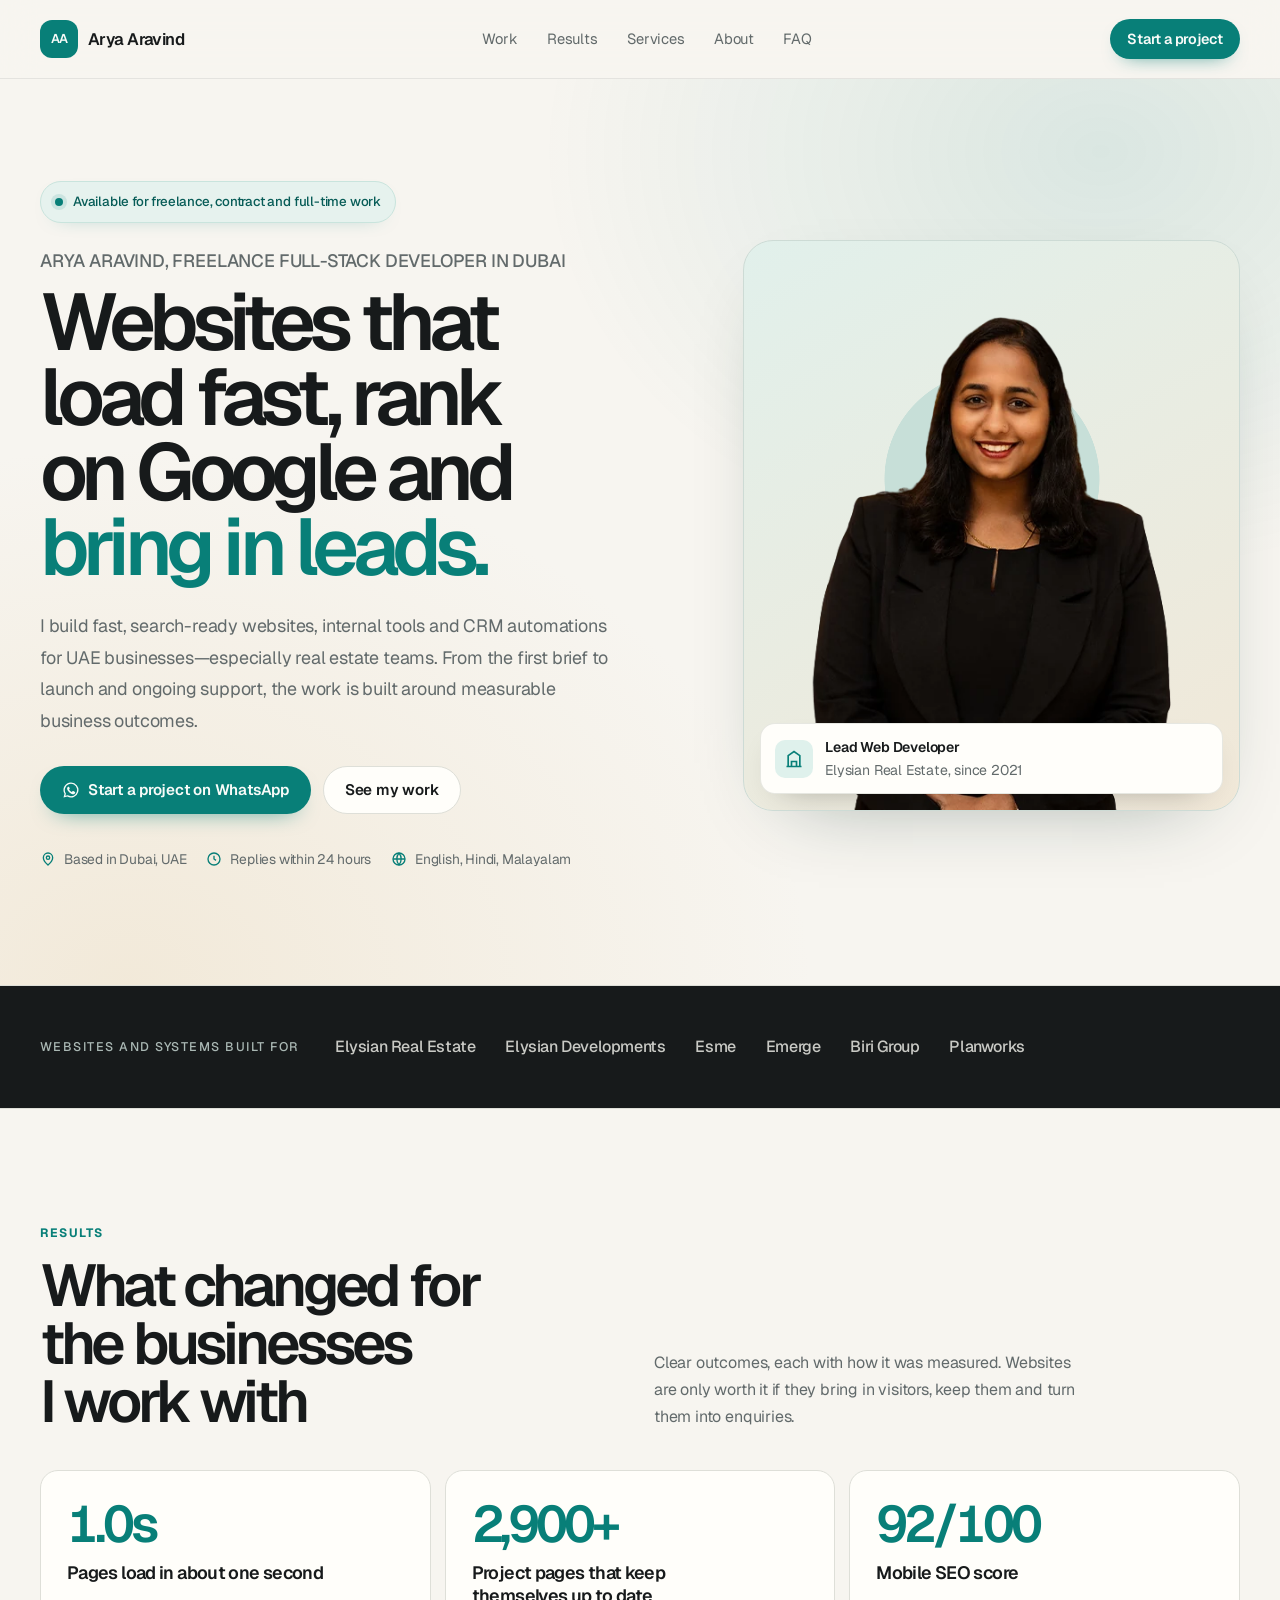
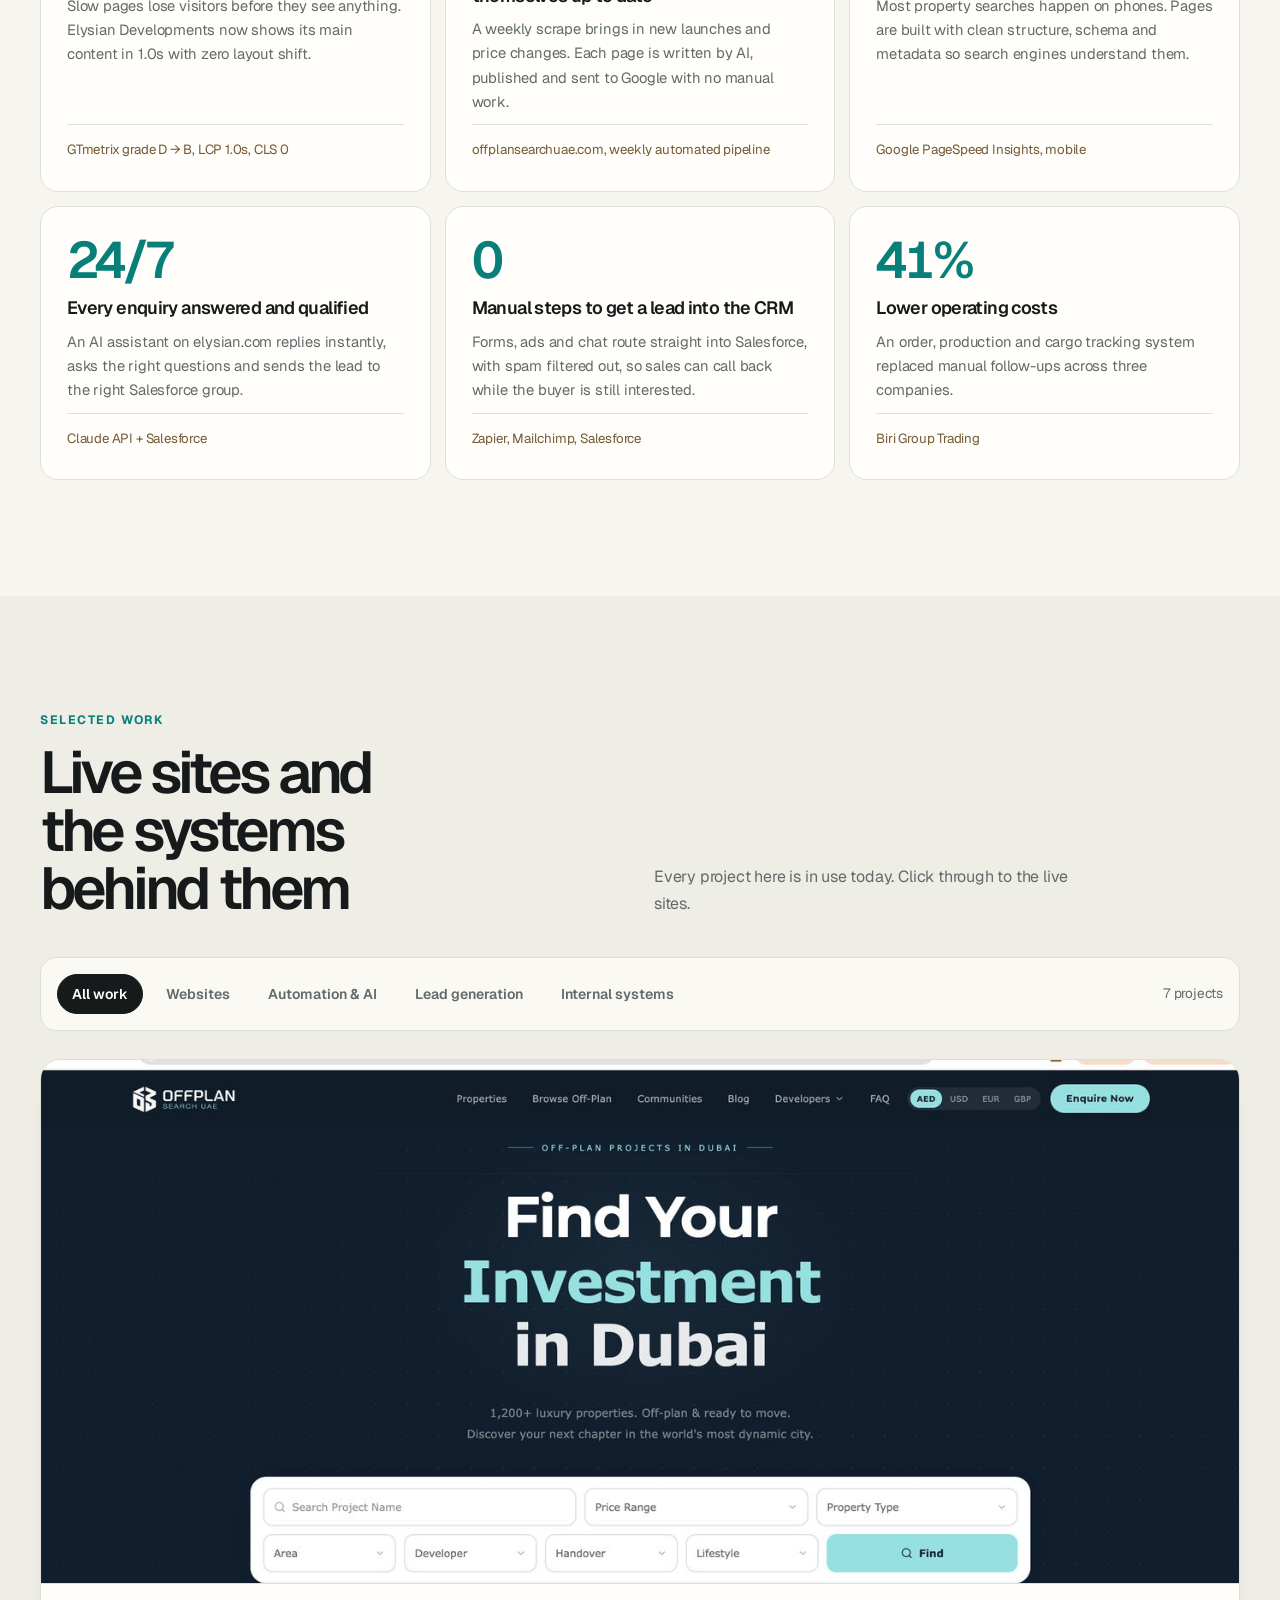
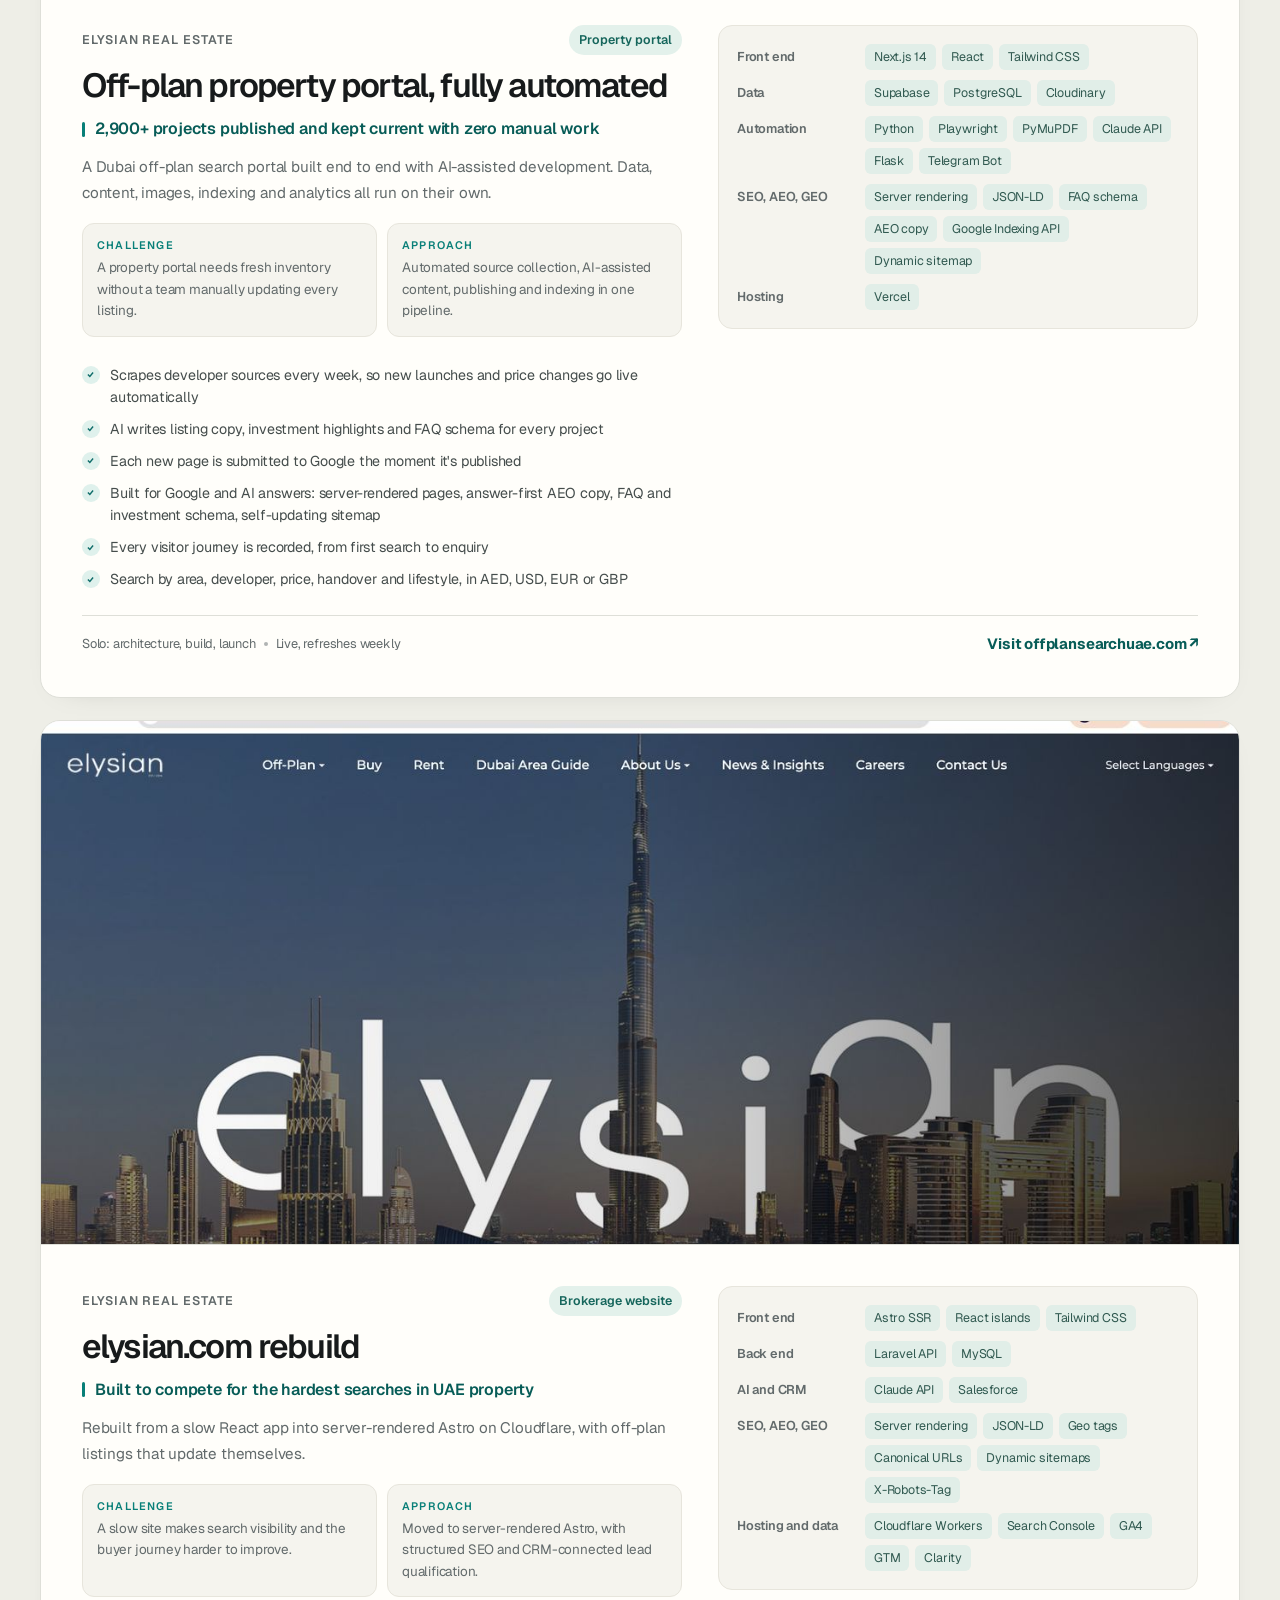
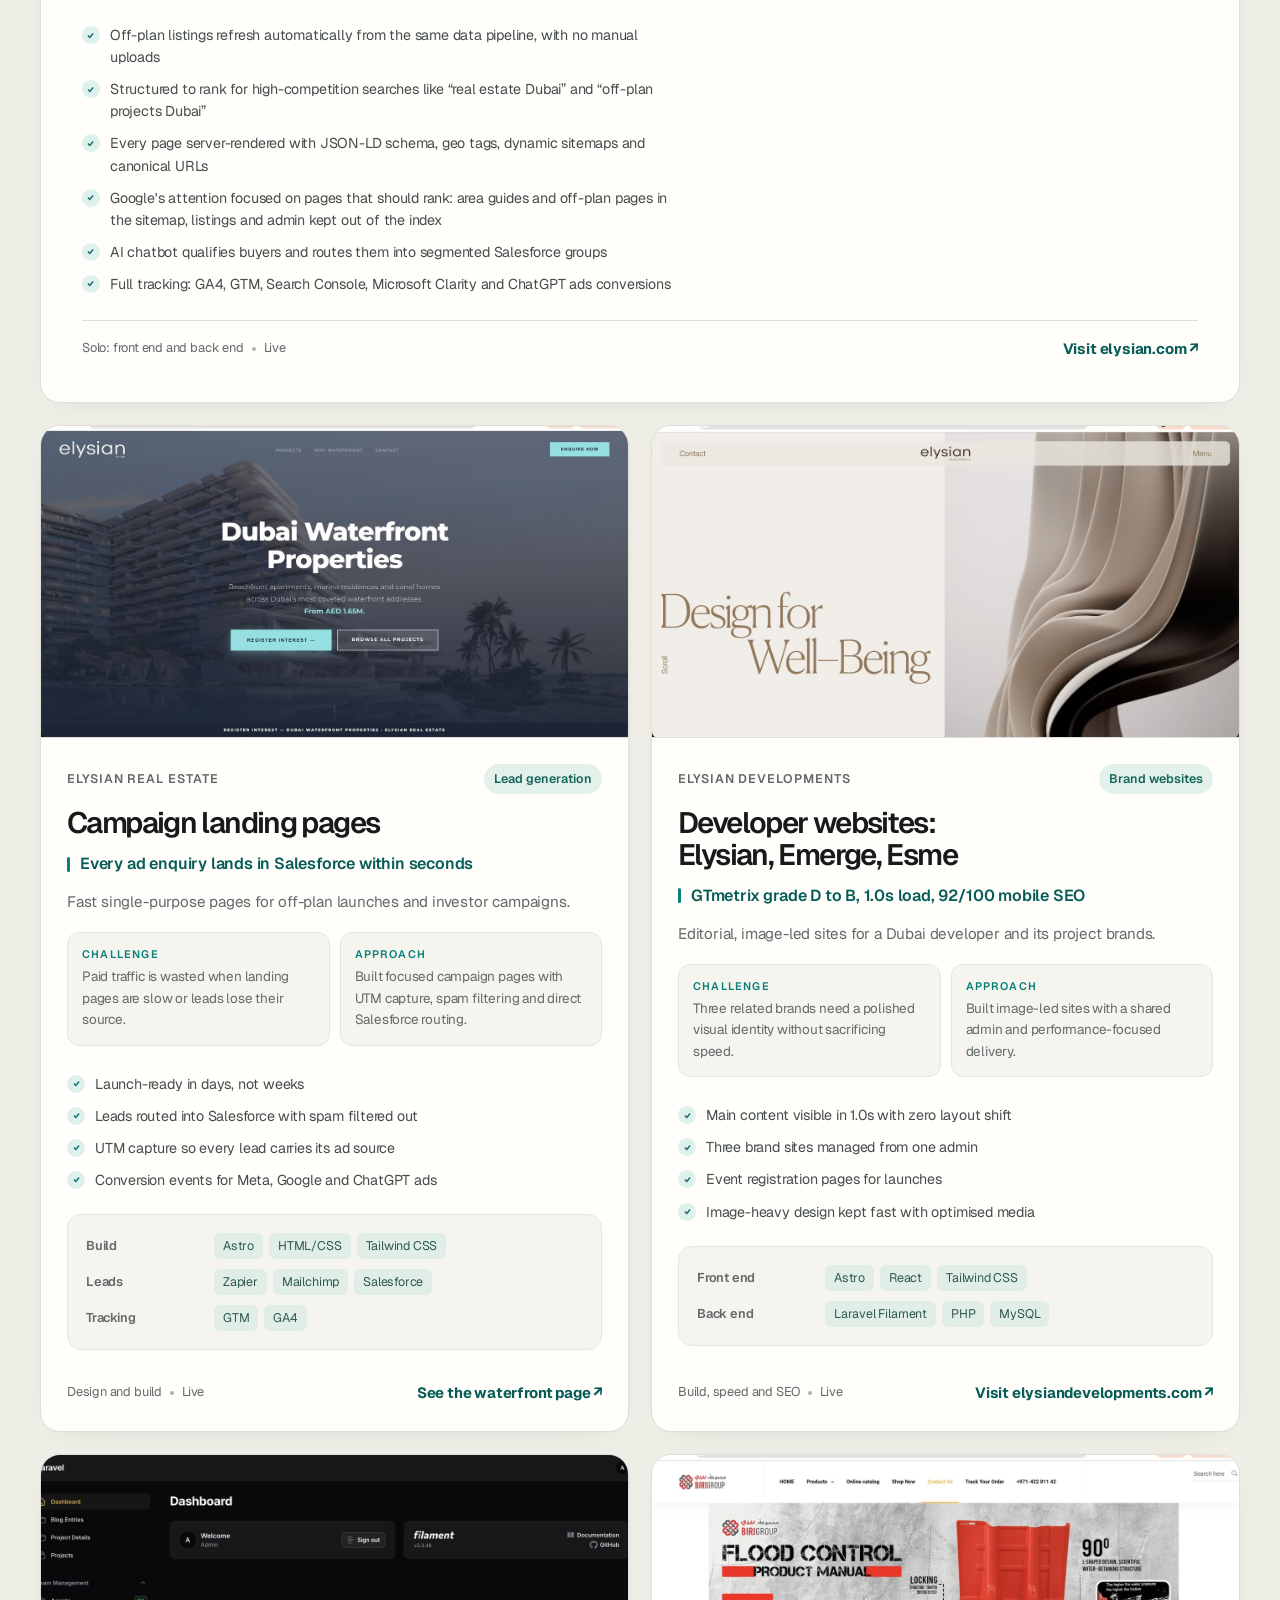
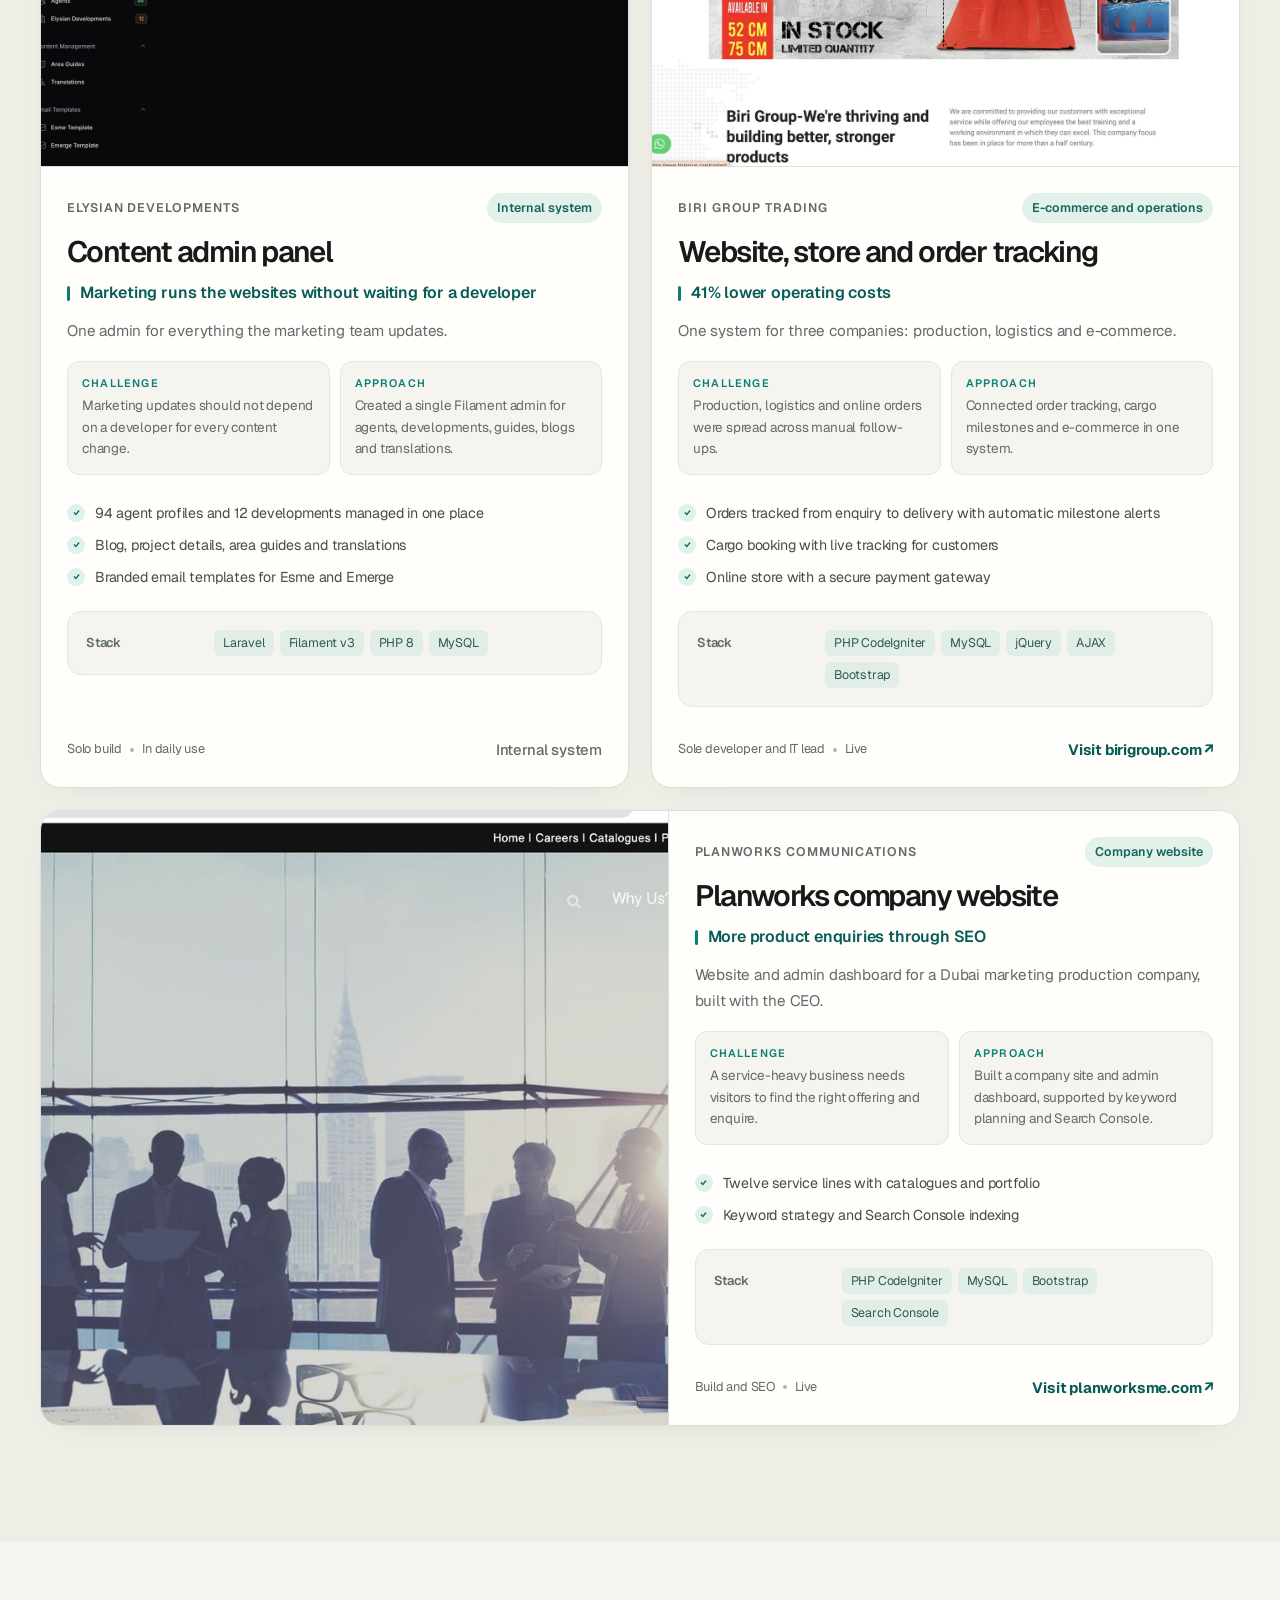
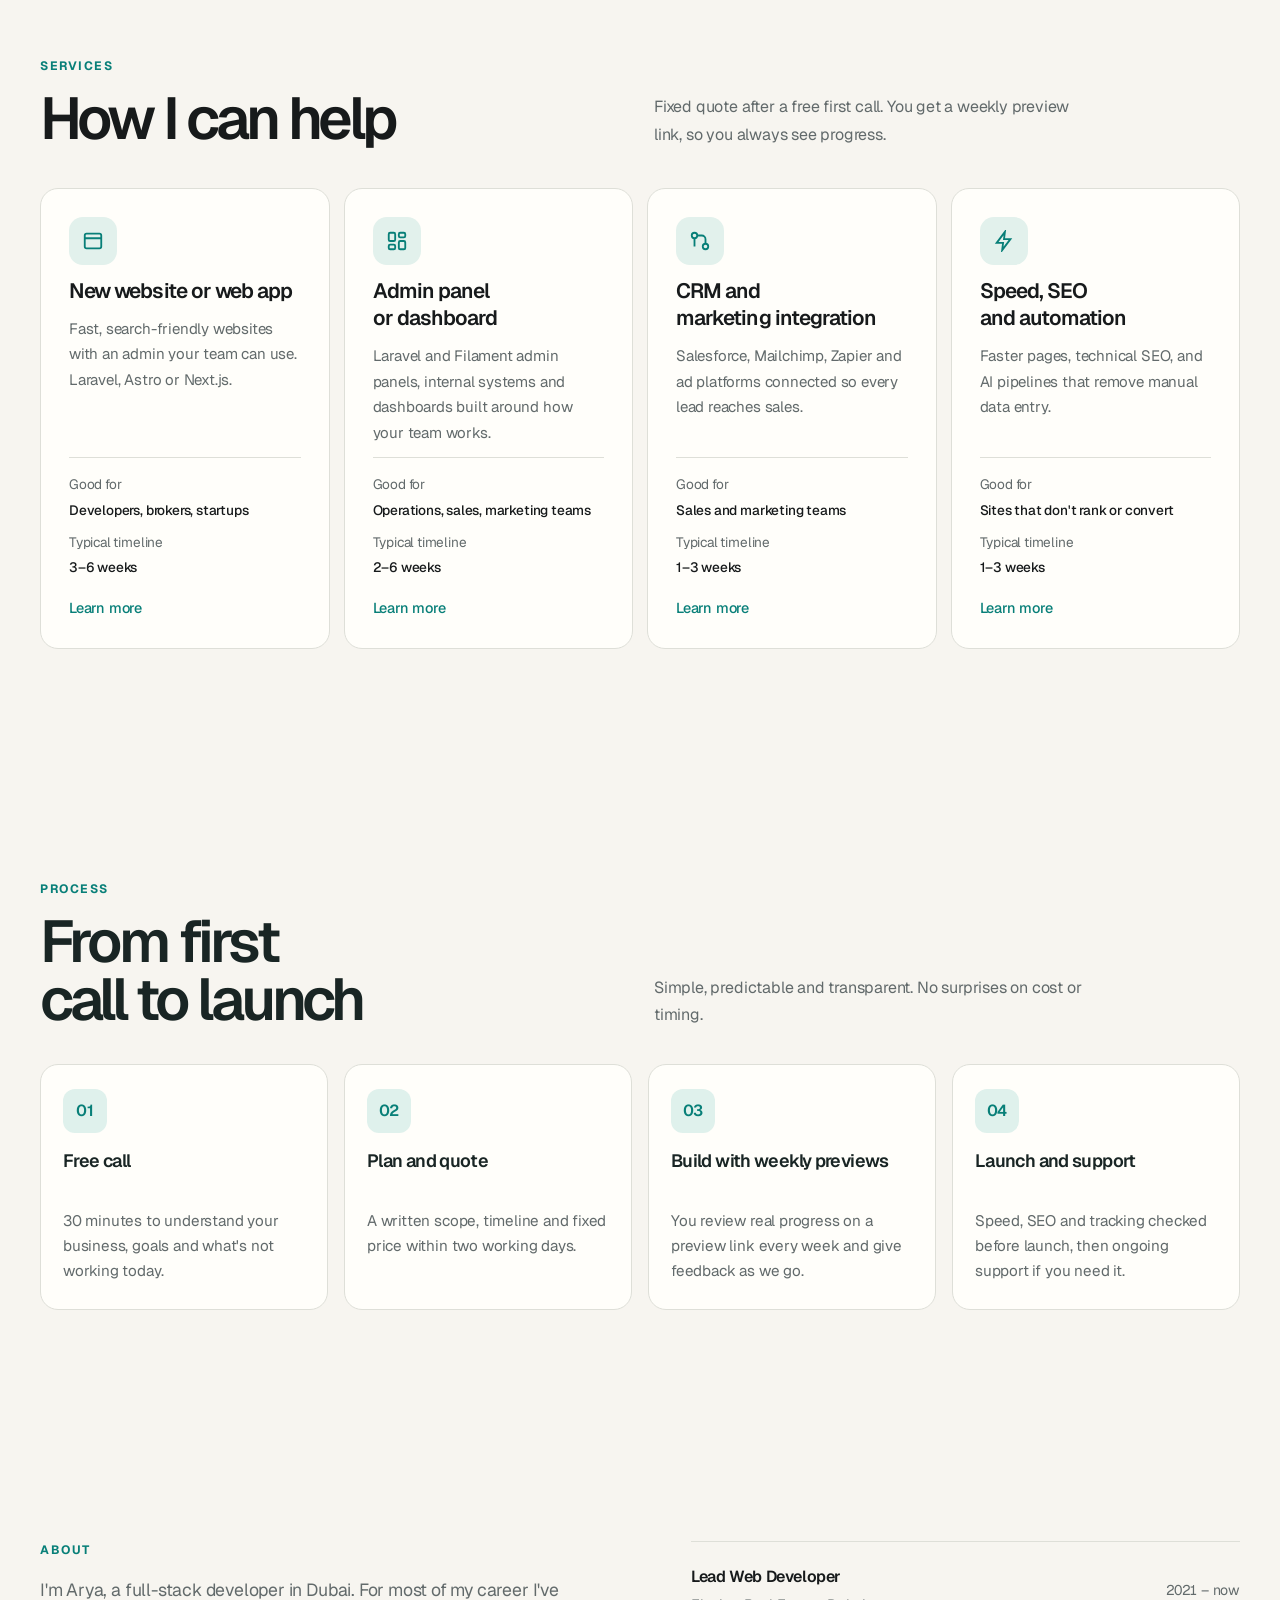
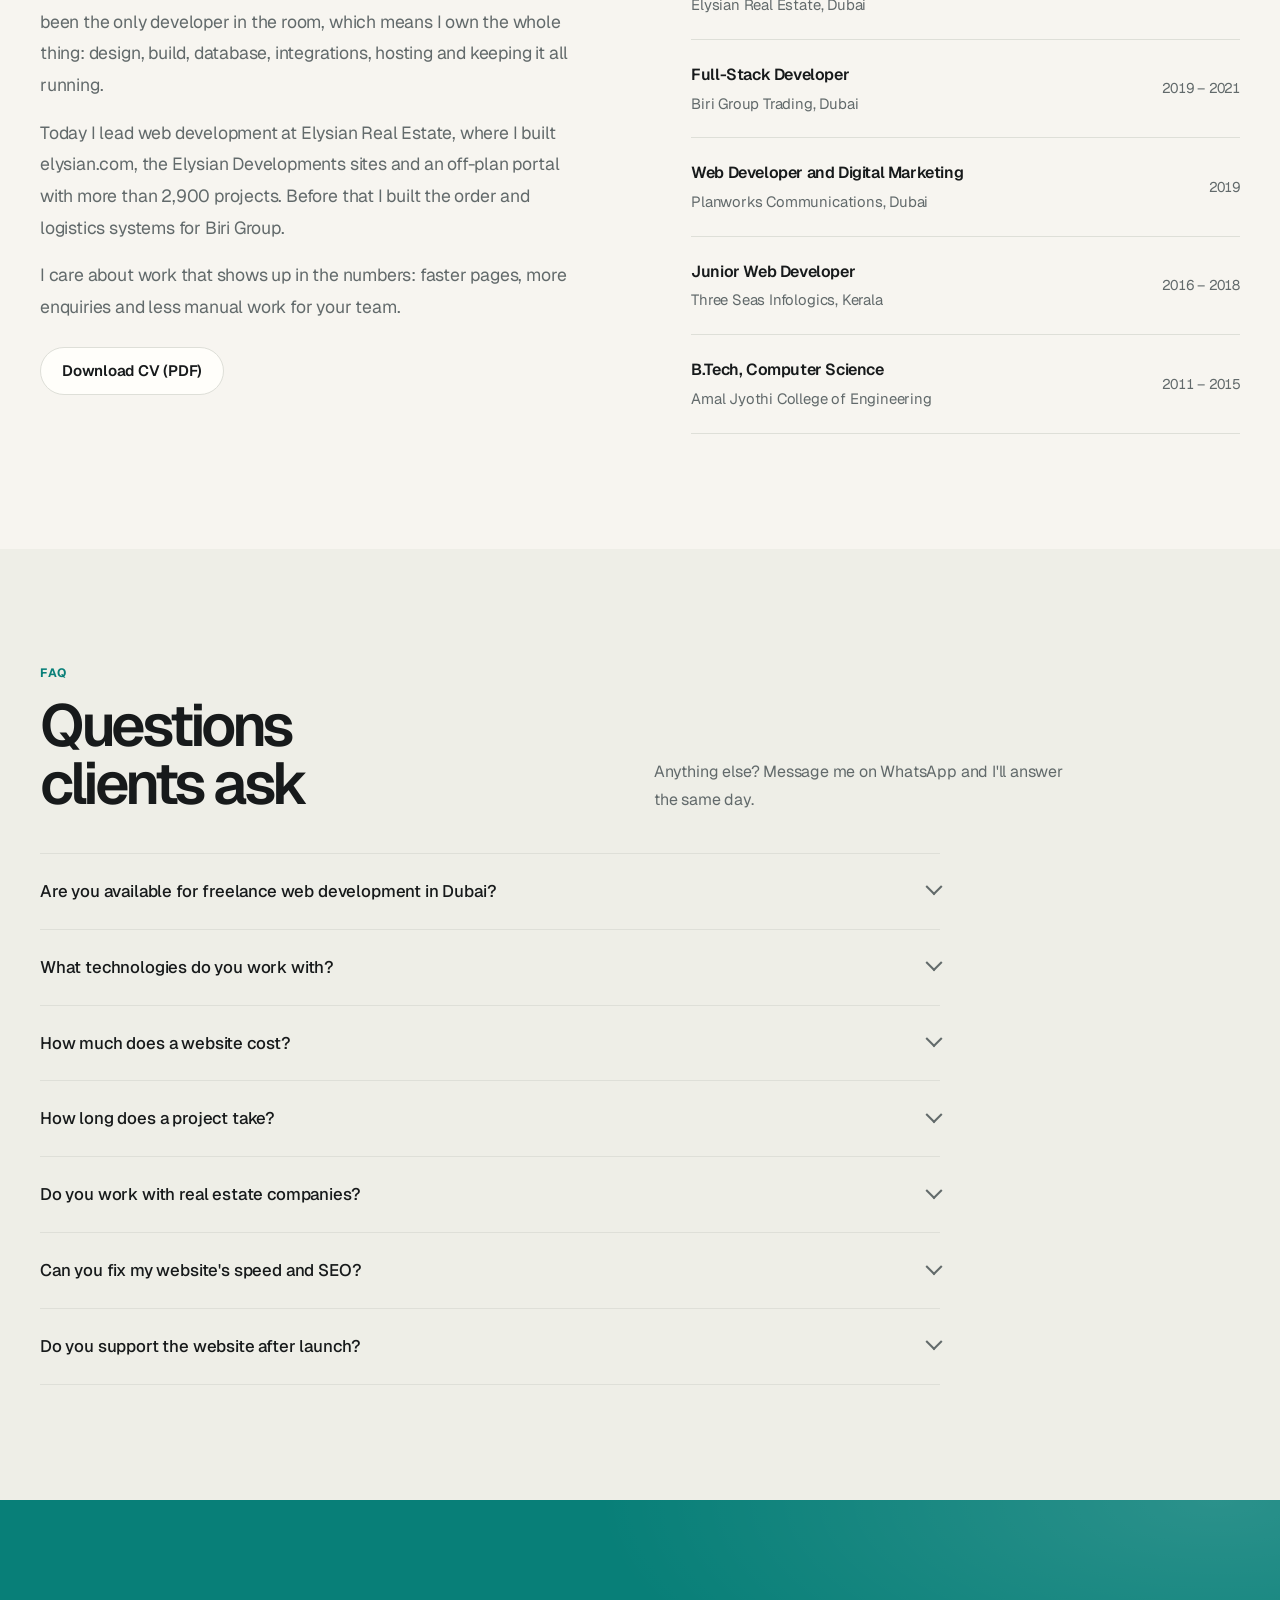
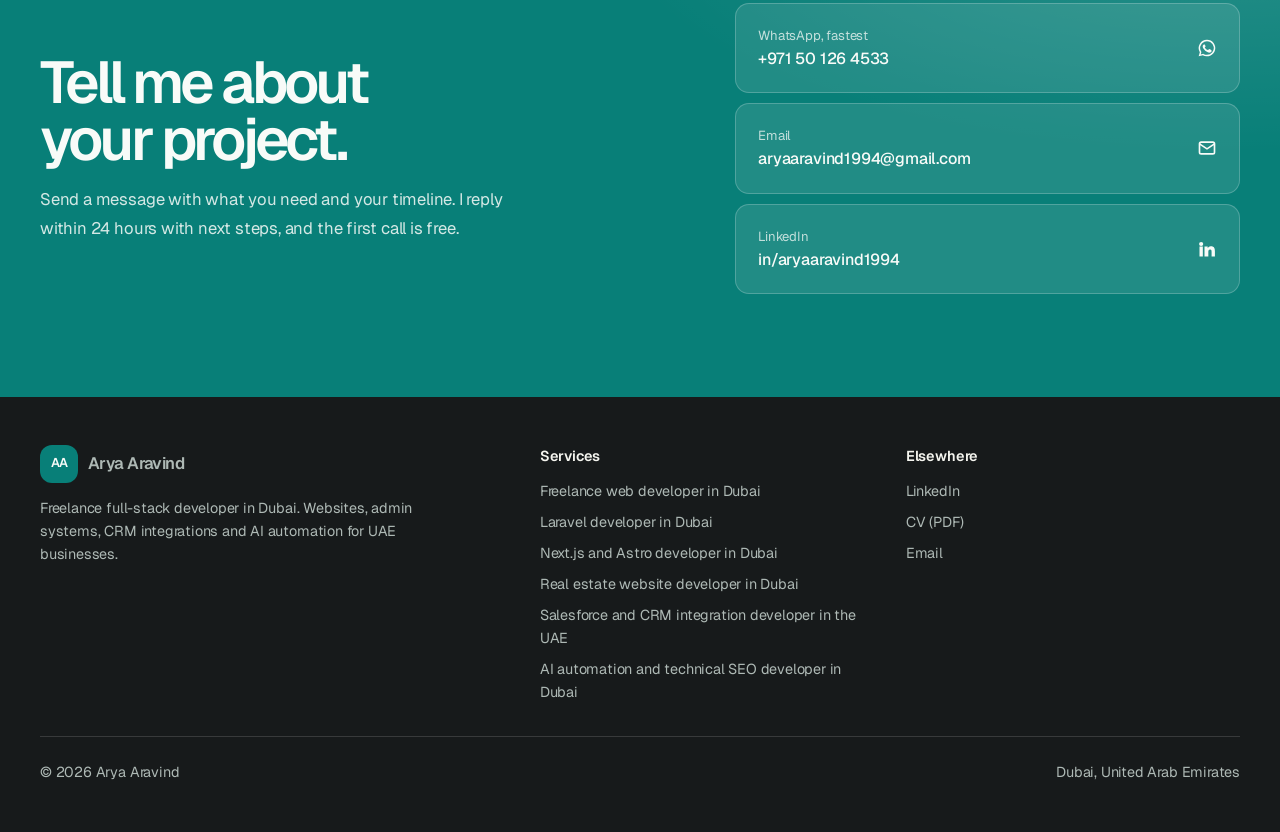
==== commit 1bd0b042: "Refresh stylesheet cache for process layout" ====
--- a/index.html
+++ b/index.html
@@ -30,7 +30,7 @@
 <link rel="preconnect" href="https://fonts.googleapis.com">
 <link rel="preconnect" href="https://fonts.gstatic.com" crossorigin>
 <link rel="stylesheet" href="https://fonts.googleapis.com/css2?family=Geist:wght@400;500;600&display=swap">
-<link rel="stylesheet" href="assets/site.css?v=20261021-revert-teal">
+<link rel="stylesheet" href="assets/site.css?v=20261022-process-cards">
 <script type="application/ld+json">{"@context": "https://schema.org", "@graph": [{"@type": "WebSite", "@id": "https://aryaaravind.com/#site", "url": "https://aryaaravind.com/", "name": "Arya Aravind", "inLanguage": "en"}, {"@type": "Person", "@id": "https://aryaaravind.com/#arya", "name": "Arya Aravind", "url": "https://aryaaravind.com/", "image": "https://aryaaravind.com/images/arya.png", "jobTitle": "Full-Stack Web Developer", "description": "Freelance full-stack web developer in Dubai with 8+ years building websites, admin systems and CRM integrations for UAE businesses.", "email": "mailto:aryaaravind1994@gmail.com", "telephone": "+971501264533", "address": {"@type": "PostalAddress", "addressLocality": "Dubai", "addressCountry": "AE"}, "worksFor": {"@type": "Organization", "name": "Elysian Real Estate", "url": "https://elysian.com"}, "alumniOf": {"@type": "CollegeOrUniversity", "name": "Amal Jyothi College of Engineering"}, "knowsLanguage": ["English", "Hindi", "Malayalam"], "knowsAbout": ["Laravel", "PHP", "Filament", "Next.js", "Astro", "React", "Python", "MySQL", "PostgreSQL", "Supabase", "Salesforce integration", "Technical SEO", "Core Web Vitals", "Claude API", "AI automation", "Real estate websites"], "sameAs": ["https://www.linkedin.com/in/aryaaravind1994", "https://github.com/arya-git-25"]}, {"@type": "ProfessionalService", "@id": "https://aryaaravind.com/#service", "name": "Arya Aravind, Freelance Web Developer", "url": "https://aryaaravind.com/", "image": "https://aryaaravind.com/images/og.png", "description": "Freelance web development in Dubai: websites, Laravel admin panels, Next.js portals, Salesforce integrations, AI automation and technical SEO.", "founder": {"@id": "https://aryaaravind.com/#arya"}, "email": "aryaaravind1994@gmail.com", "telephone": "+971501264533", "address": {"@type": "PostalAddress", "addressLocality": "Dubai", "addressCountry": "AE"}, "areaServed": [{"@type": "City", "name": "Dubai"}, {"@type": "Country", "name": "United Arab Emirates"}, {"@type": "Place", "name": "GCC"}], "knowsLanguage": ["en", "hi", "ml"], "hasOfferCatalog": {"@type": "OfferCatalog", "name": "Web development services", "itemListElement": [{"@type": "Offer", "itemOffered": {"@type": "Service", "name": "Freelance web developer in Dubai", "url": "https://aryaaravind.com/freelance-web-developer-dubai/"}}, {"@type": "Offer", "itemOffered": {"@type": "Service", "name": "Laravel developer in Dubai", "url": "https://aryaaravind.com/laravel-developer-dubai/"}}, {"@type": "Offer", "itemOffered": {"@type": "Service", "name": "Next.js and Astro developer in Dubai", "url": "https://aryaaravind.com/nextjs-developer-dubai/"}}, {"@type": "Offer", "itemOffered": {"@type": "Service", "name": "Real estate website developer in Dubai", "url": "https://aryaaravind.com/real-estate-website-developer-dubai/"}}, {"@type": "Offer", "itemOffered": {"@type": "Service", "name": "Salesforce and CRM integration developer in the UAE", "url": "https://aryaaravind.com/salesforce-integration-developer-uae/"}}, {"@type": "Offer", "itemOffered": {"@type": "Service", "name": "AI automation and technical SEO developer in Dubai", "url": "https://aryaaravind.com/ai-automation-developer-dubai/"}}]}}, {"@type": "FAQPage", "mainEntity": [{"@type": "Question", "name": "Are you available for freelance web development in Dubai?", "acceptedAnswer": {"@type": "Answer", "text": "Yes. I take on freelance and contract projects, and I'm open to full-time roles. I'm based in Dubai and work with clients across the UAE, the GCC and abroad."}}, {"@type": "Question", "name": "What technologies do you work with?", "acceptedAnswer": {"@type": "Answer", "text": "Laravel and PHP (including Filament), Next.js, Astro, React, Python, MySQL, PostgreSQL and Supabase, Salesforce, Cloudflare and Vercel, and the Claude API for AI automation."}}, {"@type": "Question", "name": "How much does a website cost?", "acceptedAnswer": {"@type": "Answer", "text": "It depends on scope. After a free 30-minute call I send a fixed quote with a timeline, so you know the cost before work starts."}}, {"@type": "Question", "name": "How long does a project take?", "acceptedAnswer": {"@type": "Answer", "text": "Most websites take 3 to 6 weeks, admin panels 2 to 6 weeks, and integrations or speed fixes 1 to 3 weeks. You see progress on a preview link every week."}}, {"@type": "Question", "name": "Do you work with real estate companies?", "acceptedAnswer": {"@type": "Answer", "text": "Yes. I've spent four years building for Dubai real estate: developer sites, an off-plan portal with 2,900+ projects, campaign pages and Salesforce lead routing."}}, {"@type": "Question", "name": "Can you fix my website's speed and SEO?", "acceptedAnswer": {"@type": "Answer", "text": "Yes. I audit Core Web Vitals, indexing, schema and sitemaps, then fix issues in order of impact. Elysian Developments went from GTmetrix grade D to B with a 1.0s load."}}, {"@type": "Question", "name": "Do you support the website after launch?", "acceptedAnswer": {"@type": "Answer", "text": "Yes. I offer ongoing support for hosting, security, updates and new features."}}]}]}</script>
 </head>
 <body>
--- a/assets/site.css
+++ b/assets/site.css
@@ -609,3 +609,49 @@
 @media(prefers-reduced-motion:reduce){
  .card,.card:hover,.card .shot img,.card:hover .shot img,.service,.service:hover{transform:none;transition:none}
 }
+
+
+/* Process section — clear, scannable steps */
+#process{background:var(--bg)}
+#process .head{margin-bottom:36px}
+#process .steps{gap:16px;align-items:stretch}
+#process .steps li{
+  min-width:0;
+  padding:24px 22px 26px;
+  border:1px solid var(--line);
+  border-top:1px solid var(--line);
+  border-radius:var(--r);
+  background:var(--surface);
+  display:flex;
+  flex-direction:column;
+  align-items:flex-start;
+  gap:12px;
+}
+#process .steps li::before{
+  content:counter(s,decimal-leading-zero);
+  display:grid;
+  place-items:center;
+  width:44px;
+  height:44px;
+  border-radius:12px;
+  background:var(--brand-tint);
+  color:var(--brand);
+  font-size:1rem;
+  font-weight:600;
+  letter-spacing:-.02em;
+  line-height:1;
+  margin-bottom:4px;
+}
+#process .steps h3{font-size:1.12rem;line-height:1.3;min-height:2.6em}
+#process .steps p{font-size:.95rem;line-height:1.65}
+@media (max-width:900px){
+  #process .steps{grid-template-columns:repeat(2,minmax(0,1fr))}
+  #process .steps h3{min-height:0}
+}
+@media (max-width:560px){
+  #process .steps{grid-template-columns:1fr;gap:12px}
+  #process .steps li{padding:20px;display:grid;grid-template-columns:44px minmax(0,1fr);column-gap:14px;row-gap:6px}
+  #process .steps li::before{grid-row:1/3;margin:0}
+  #process .steps h3{align-self:end}
+  #process .steps p{grid-column:2}
+}
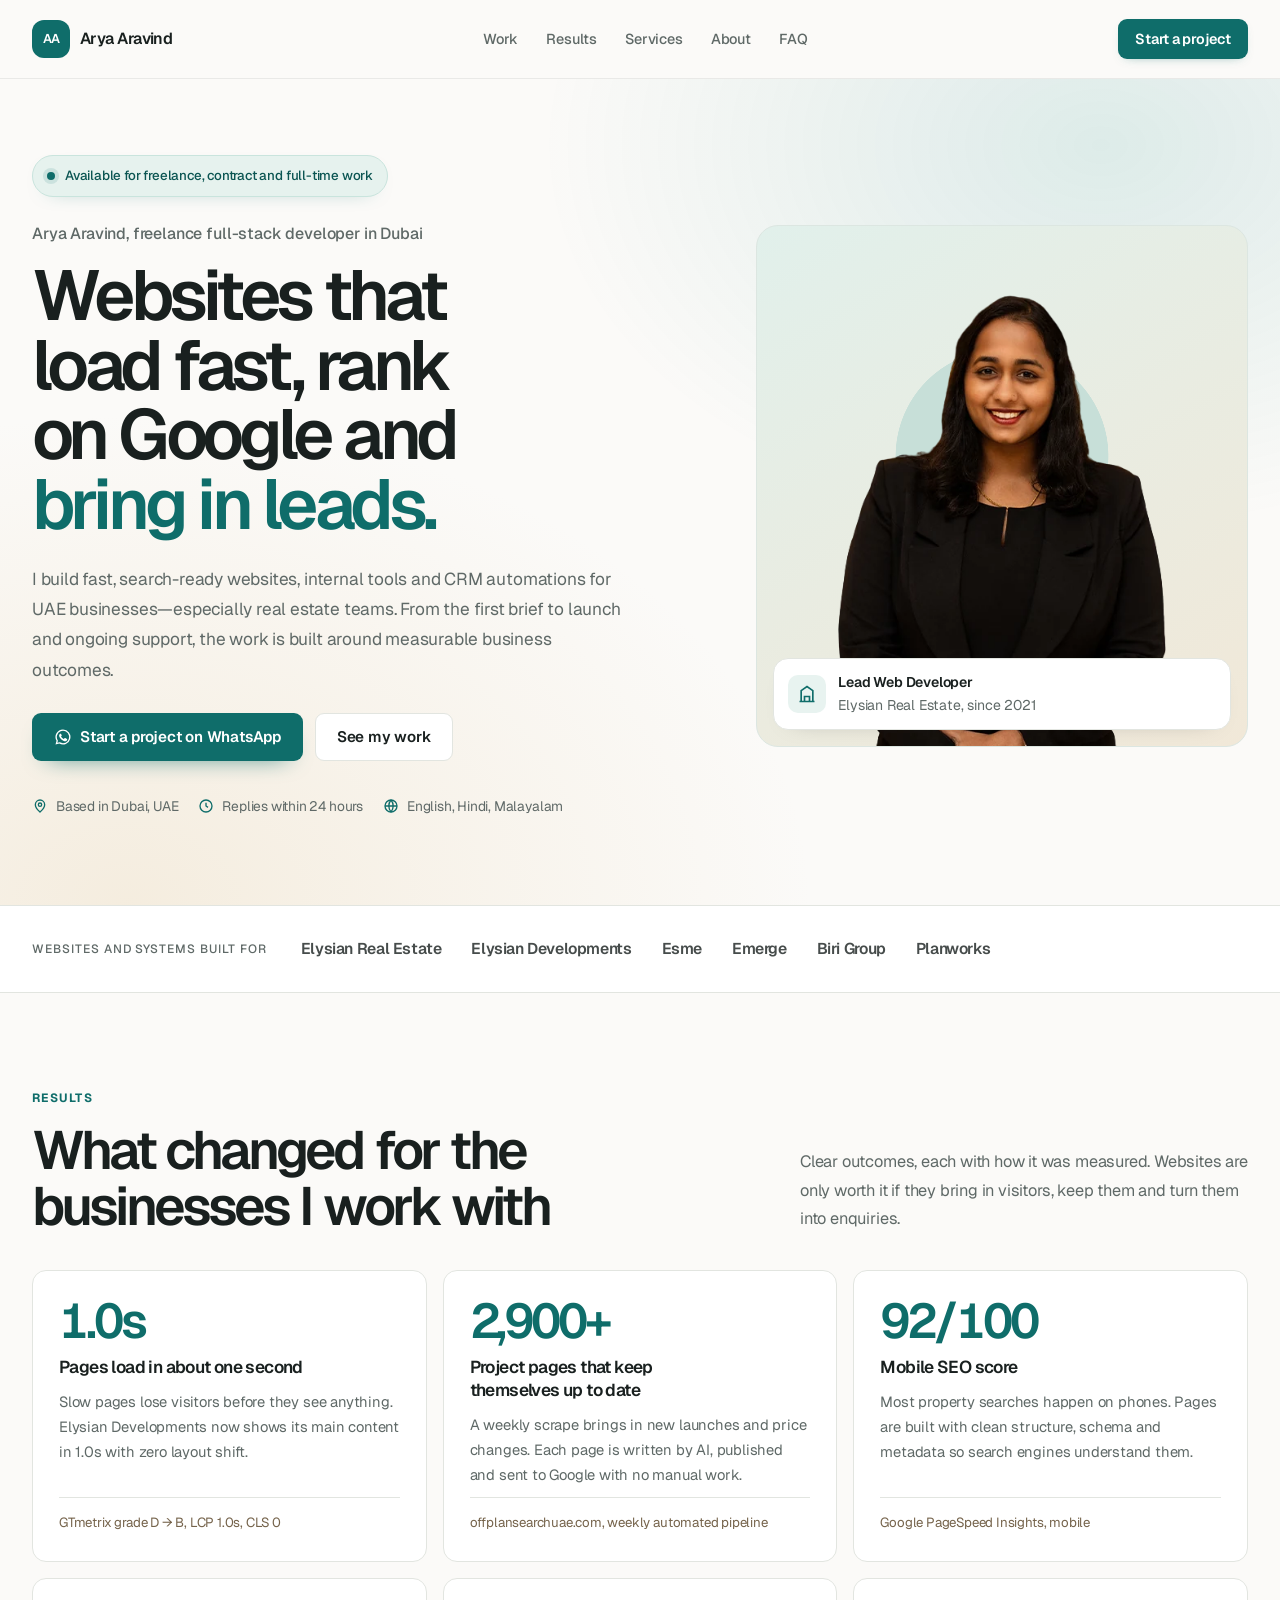
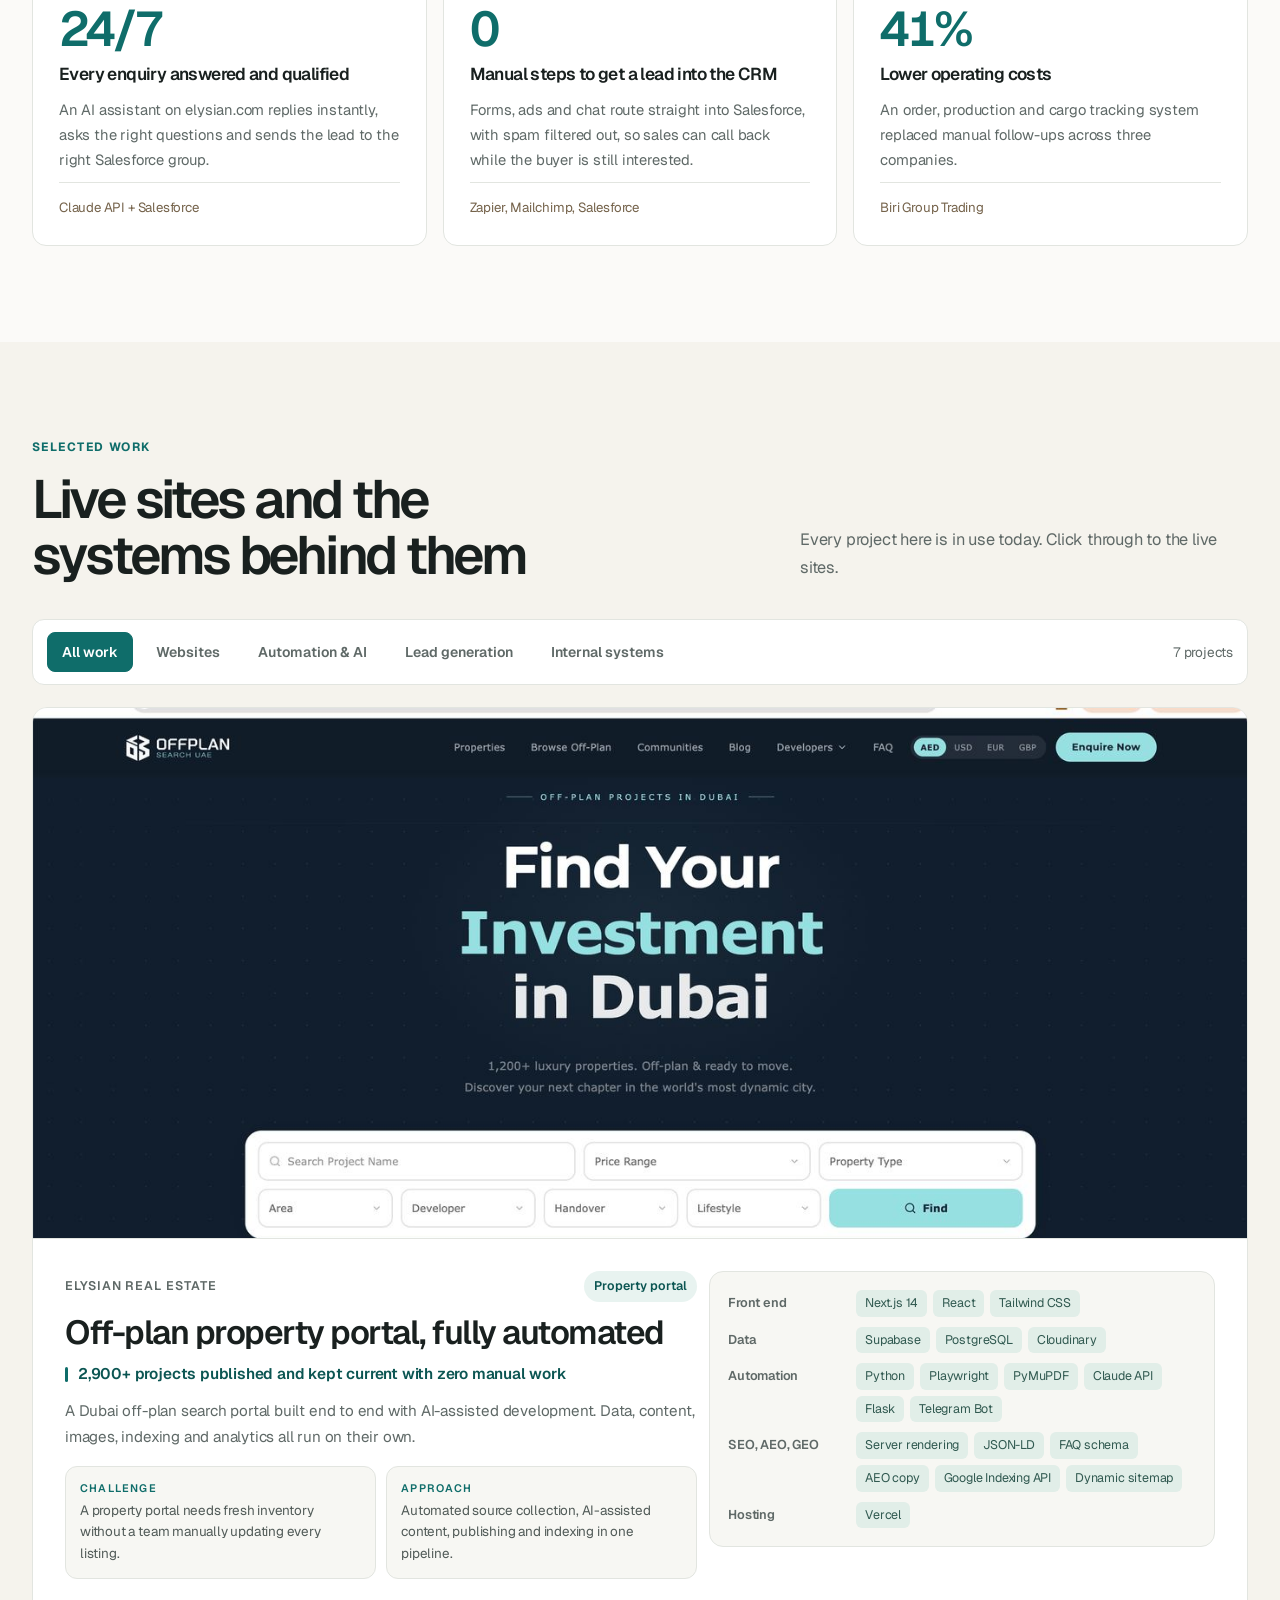
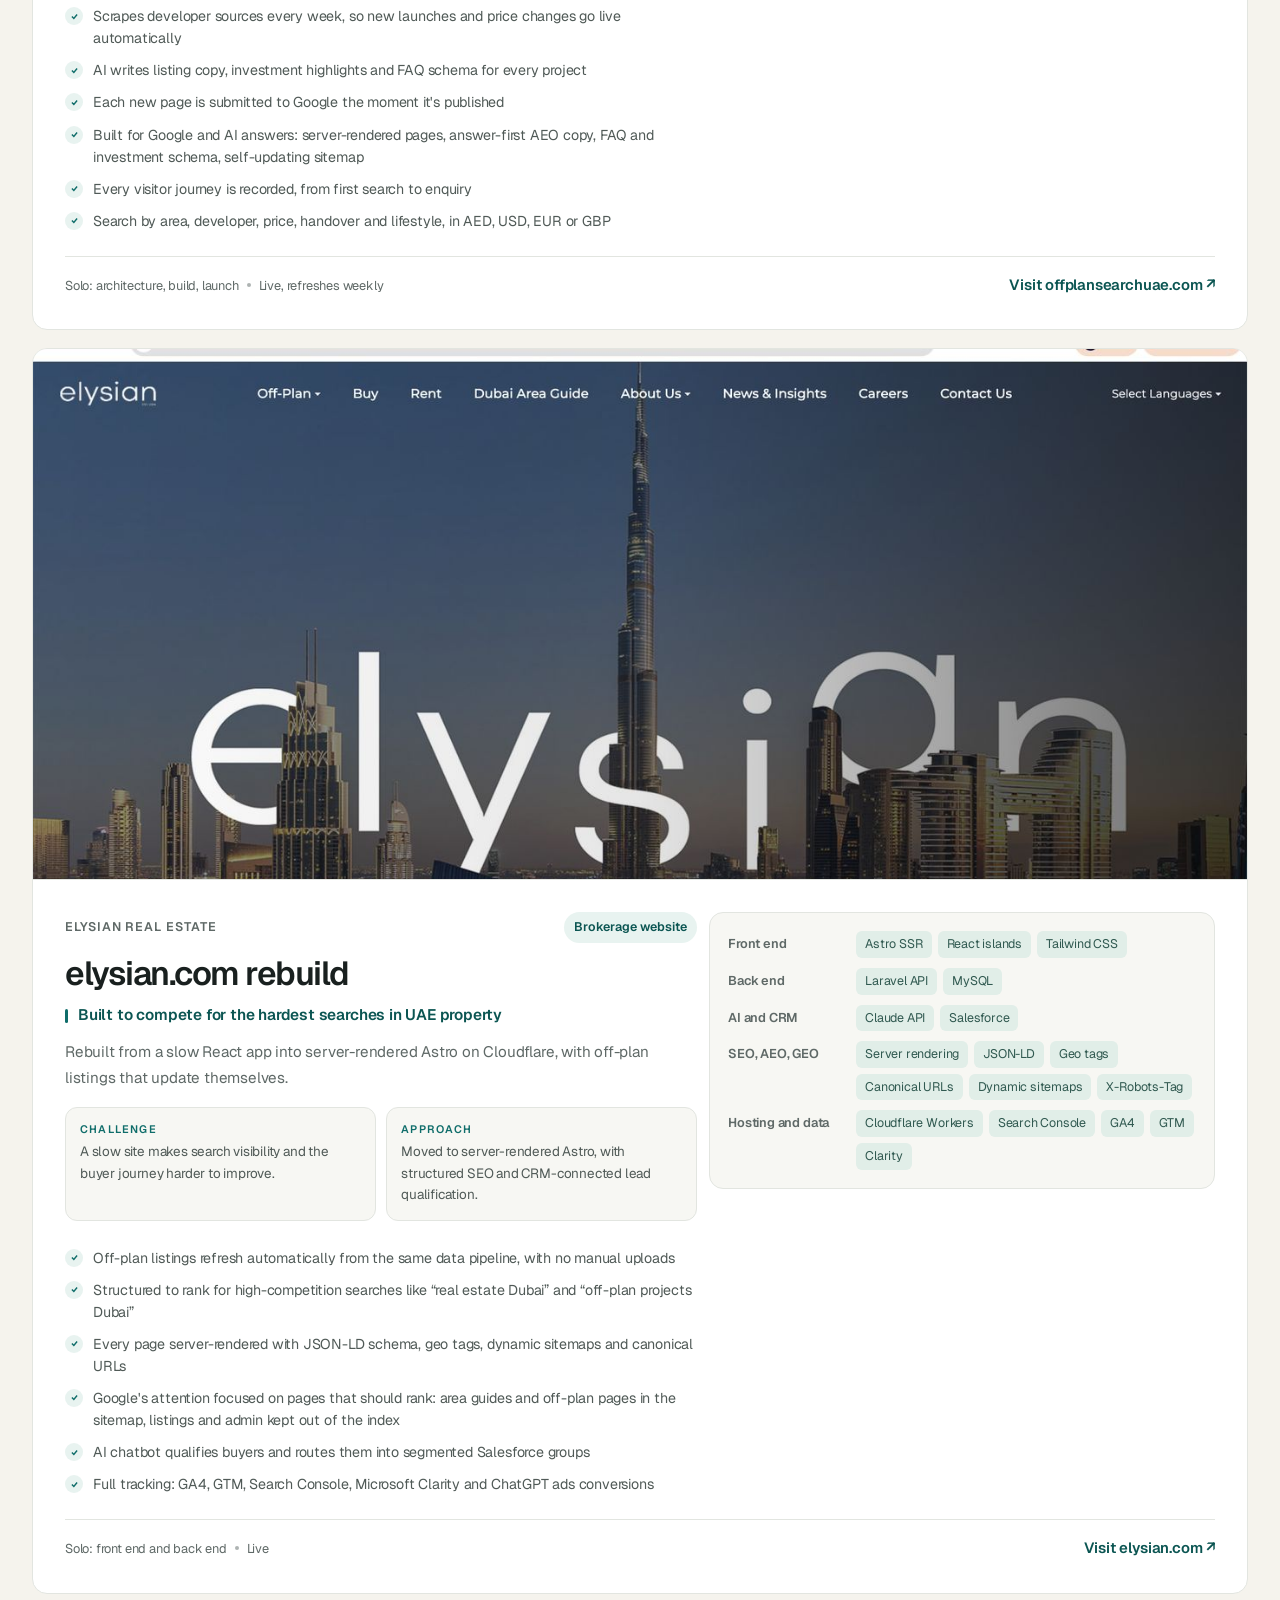
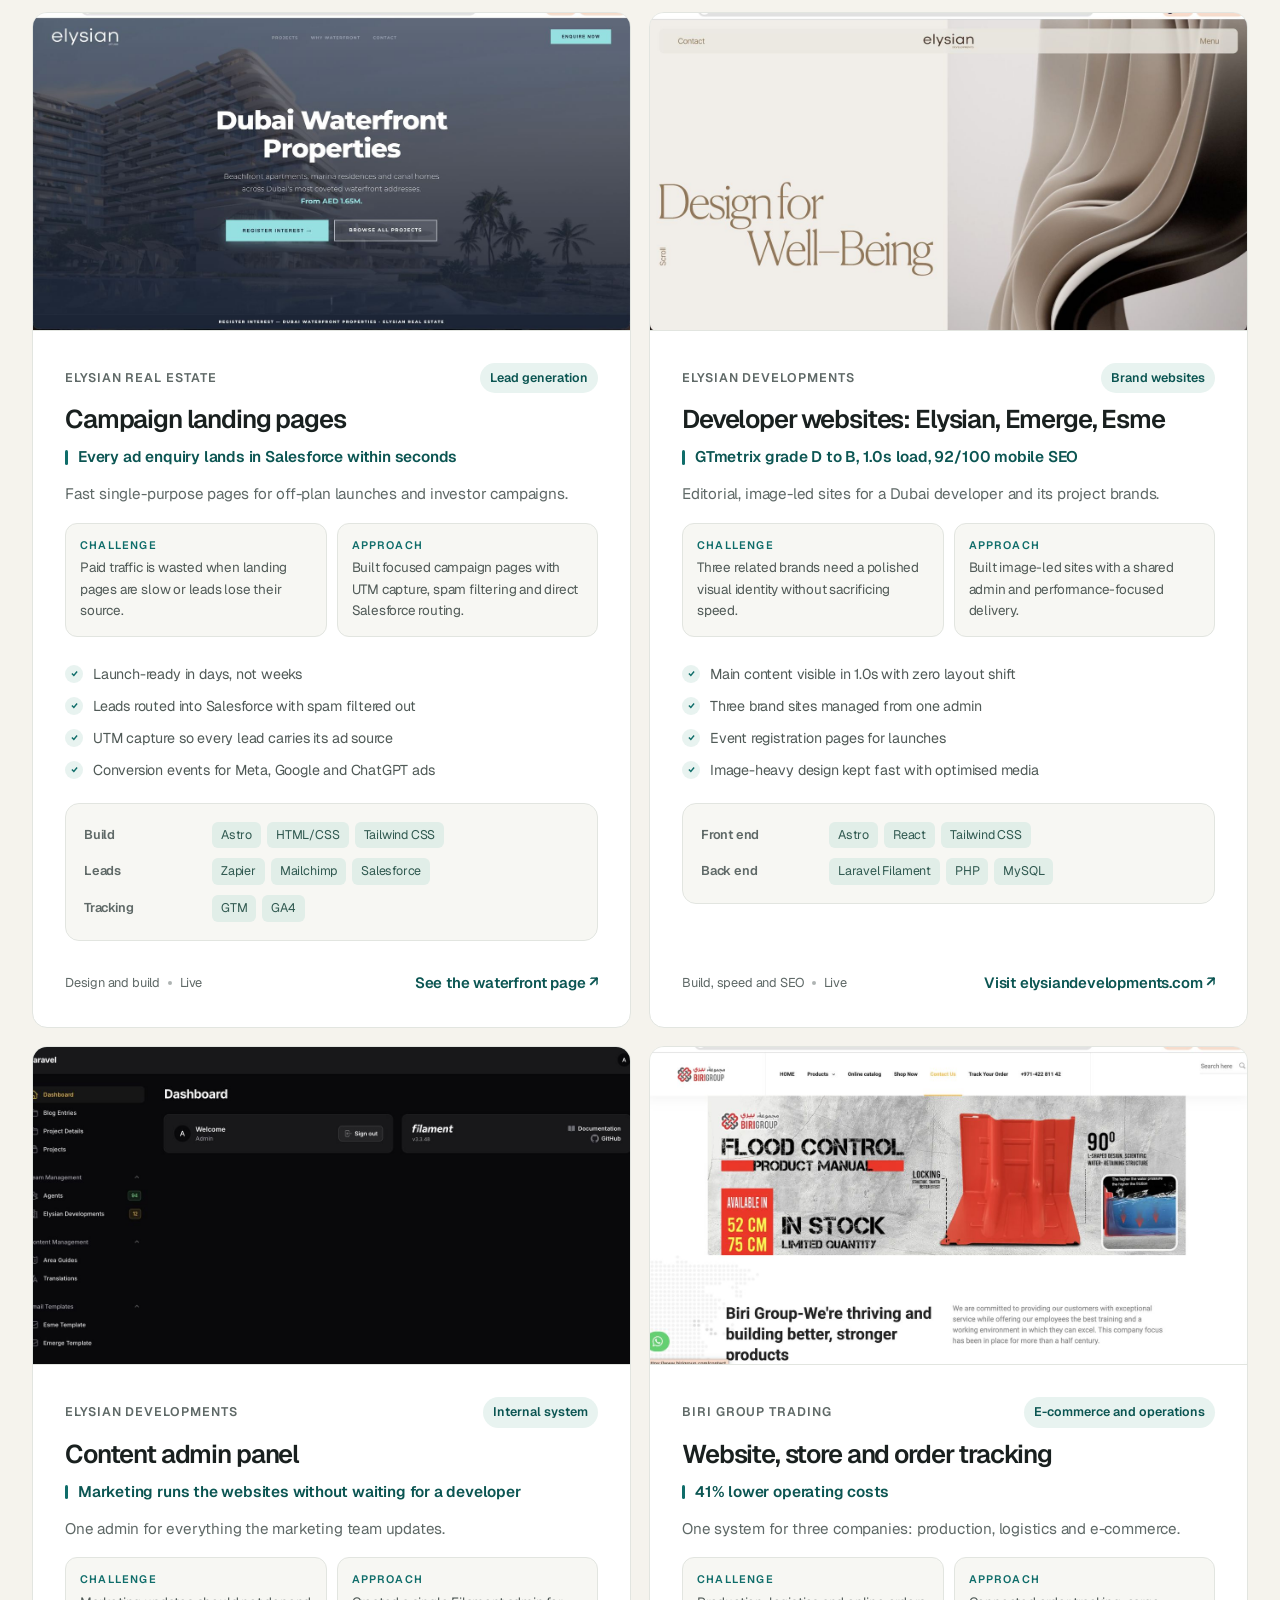
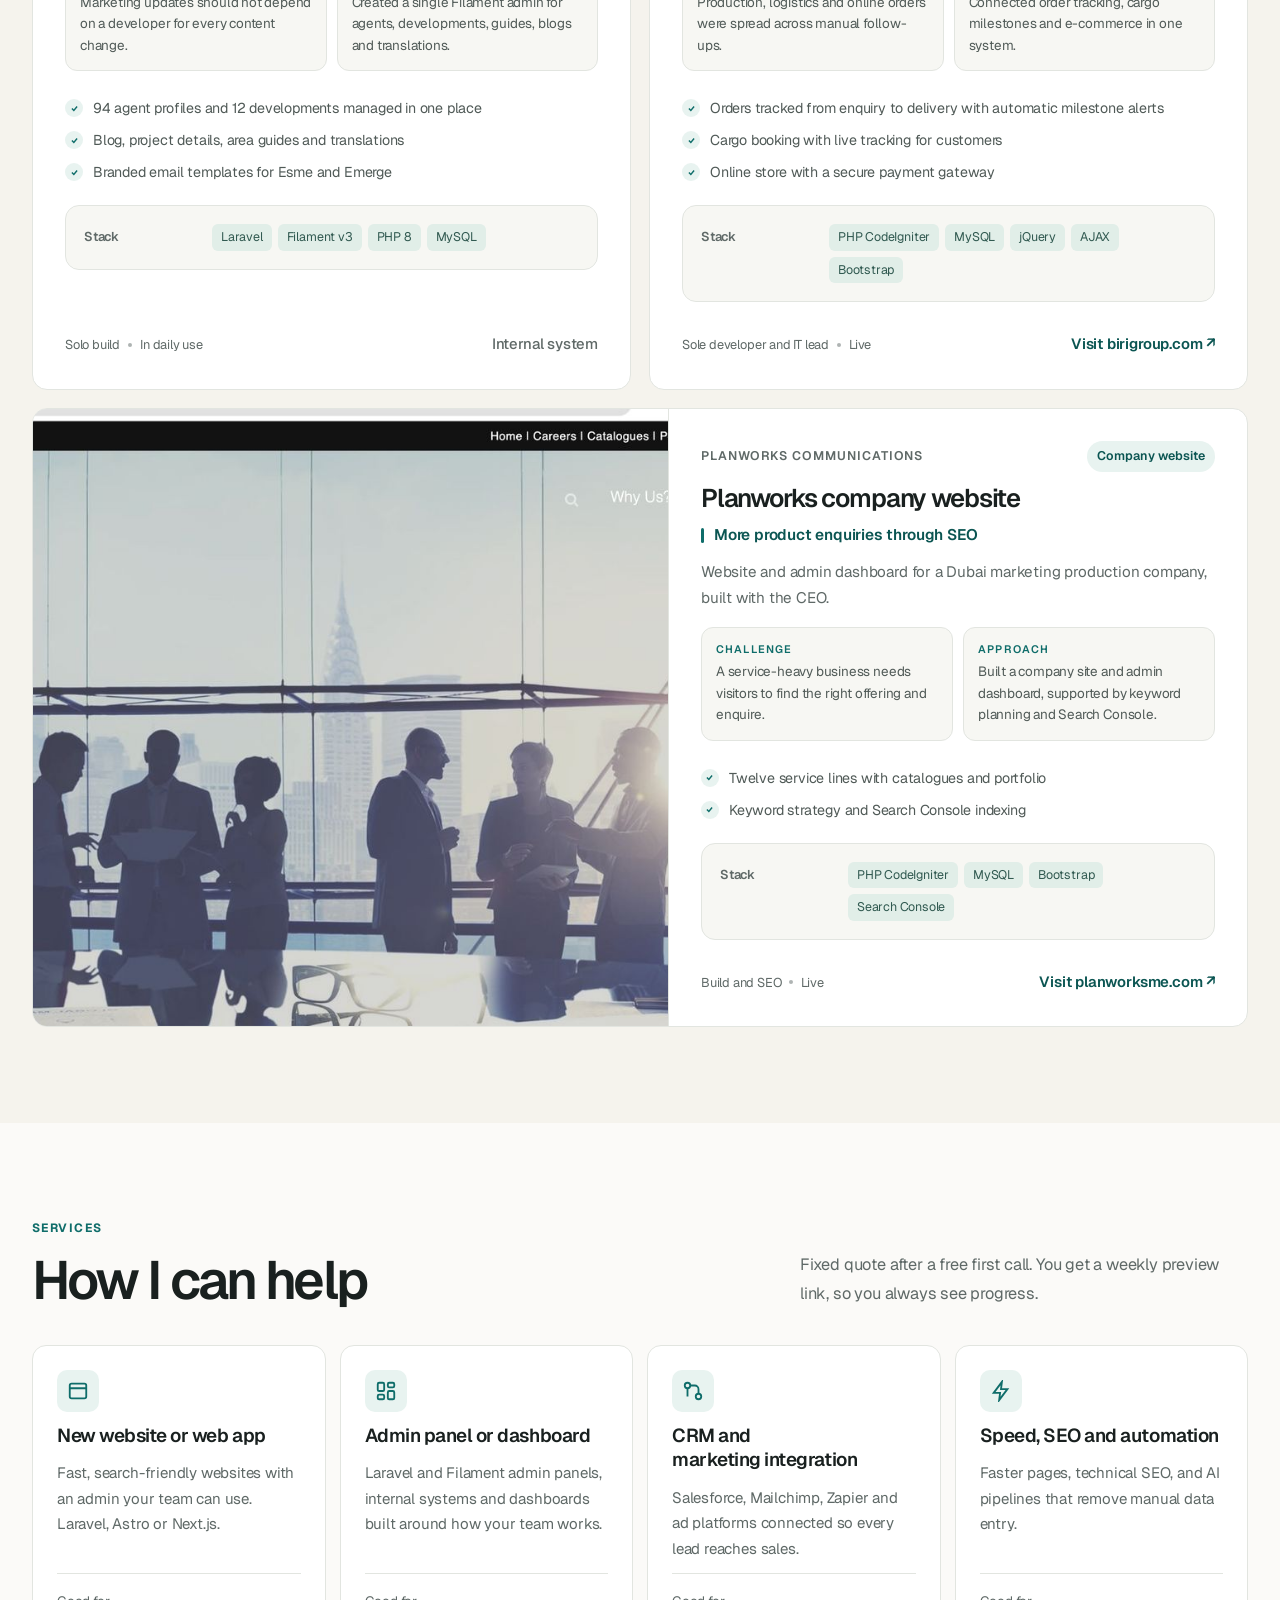
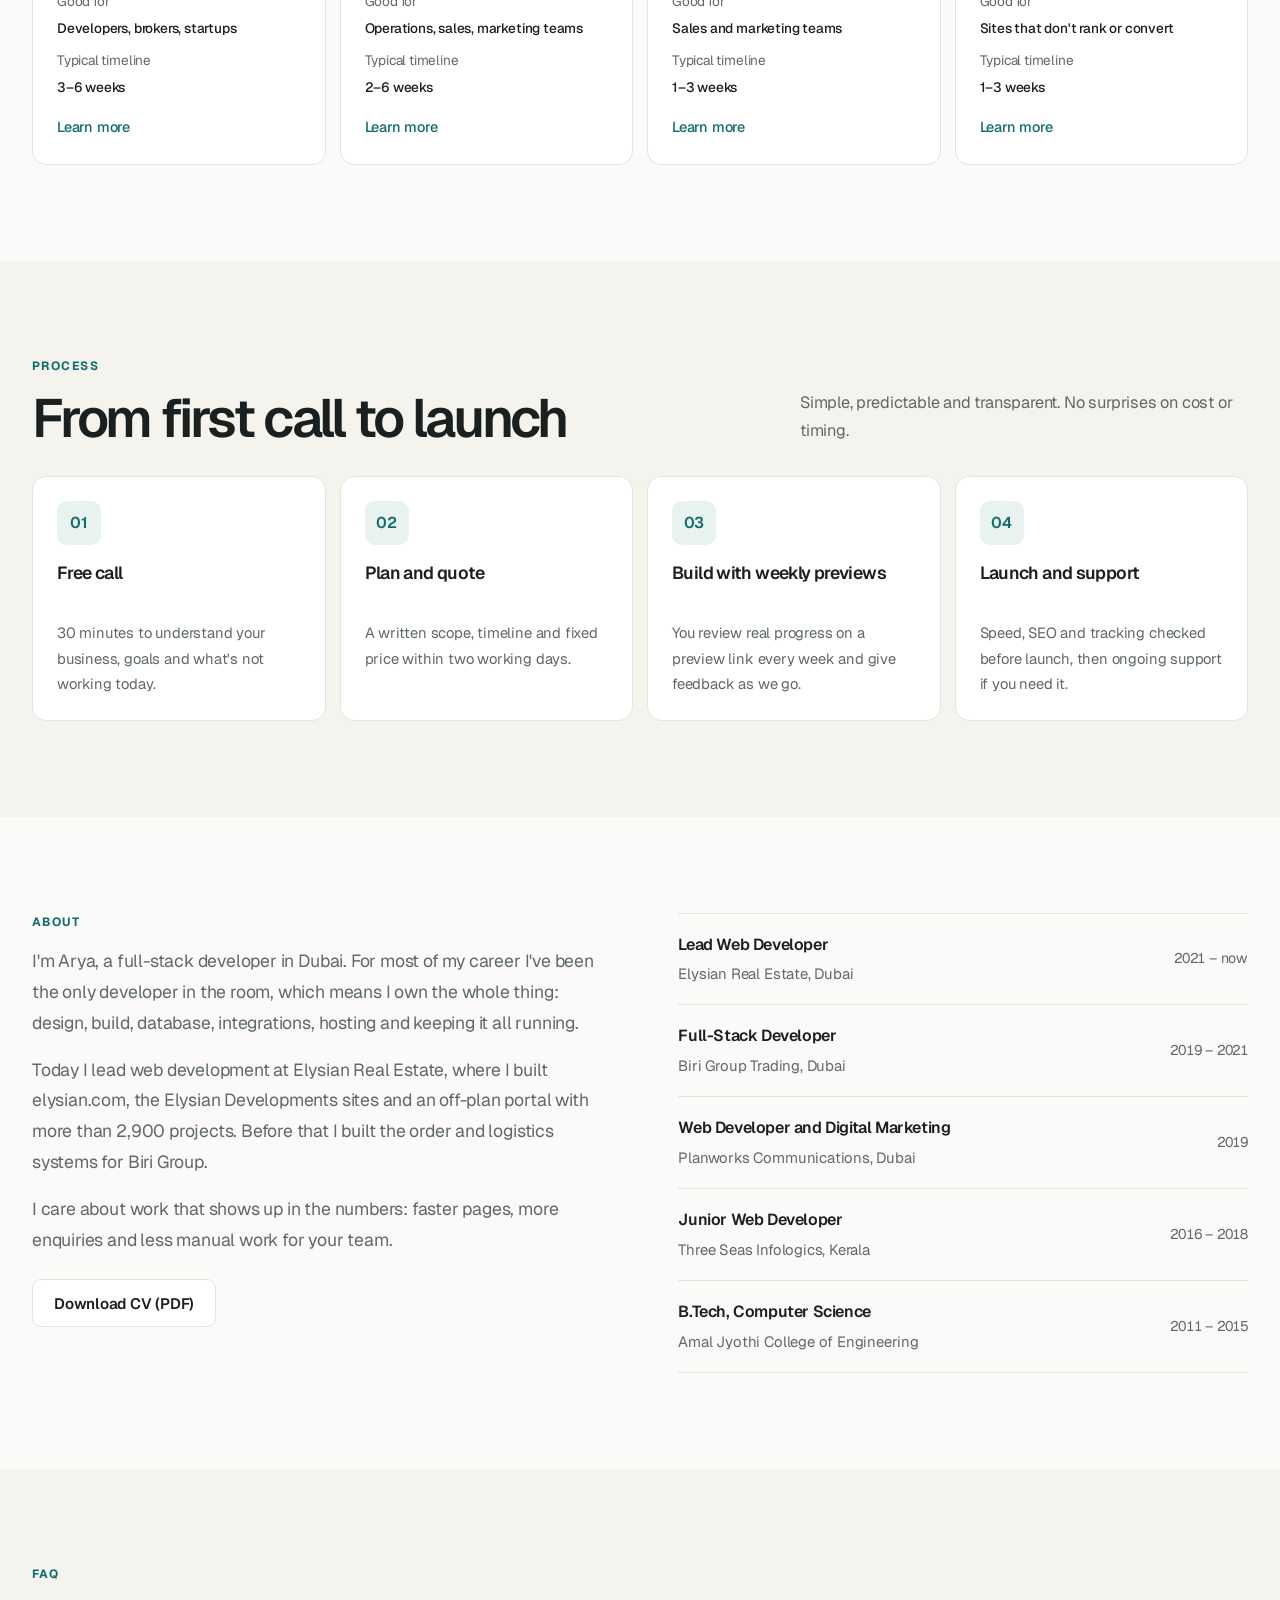
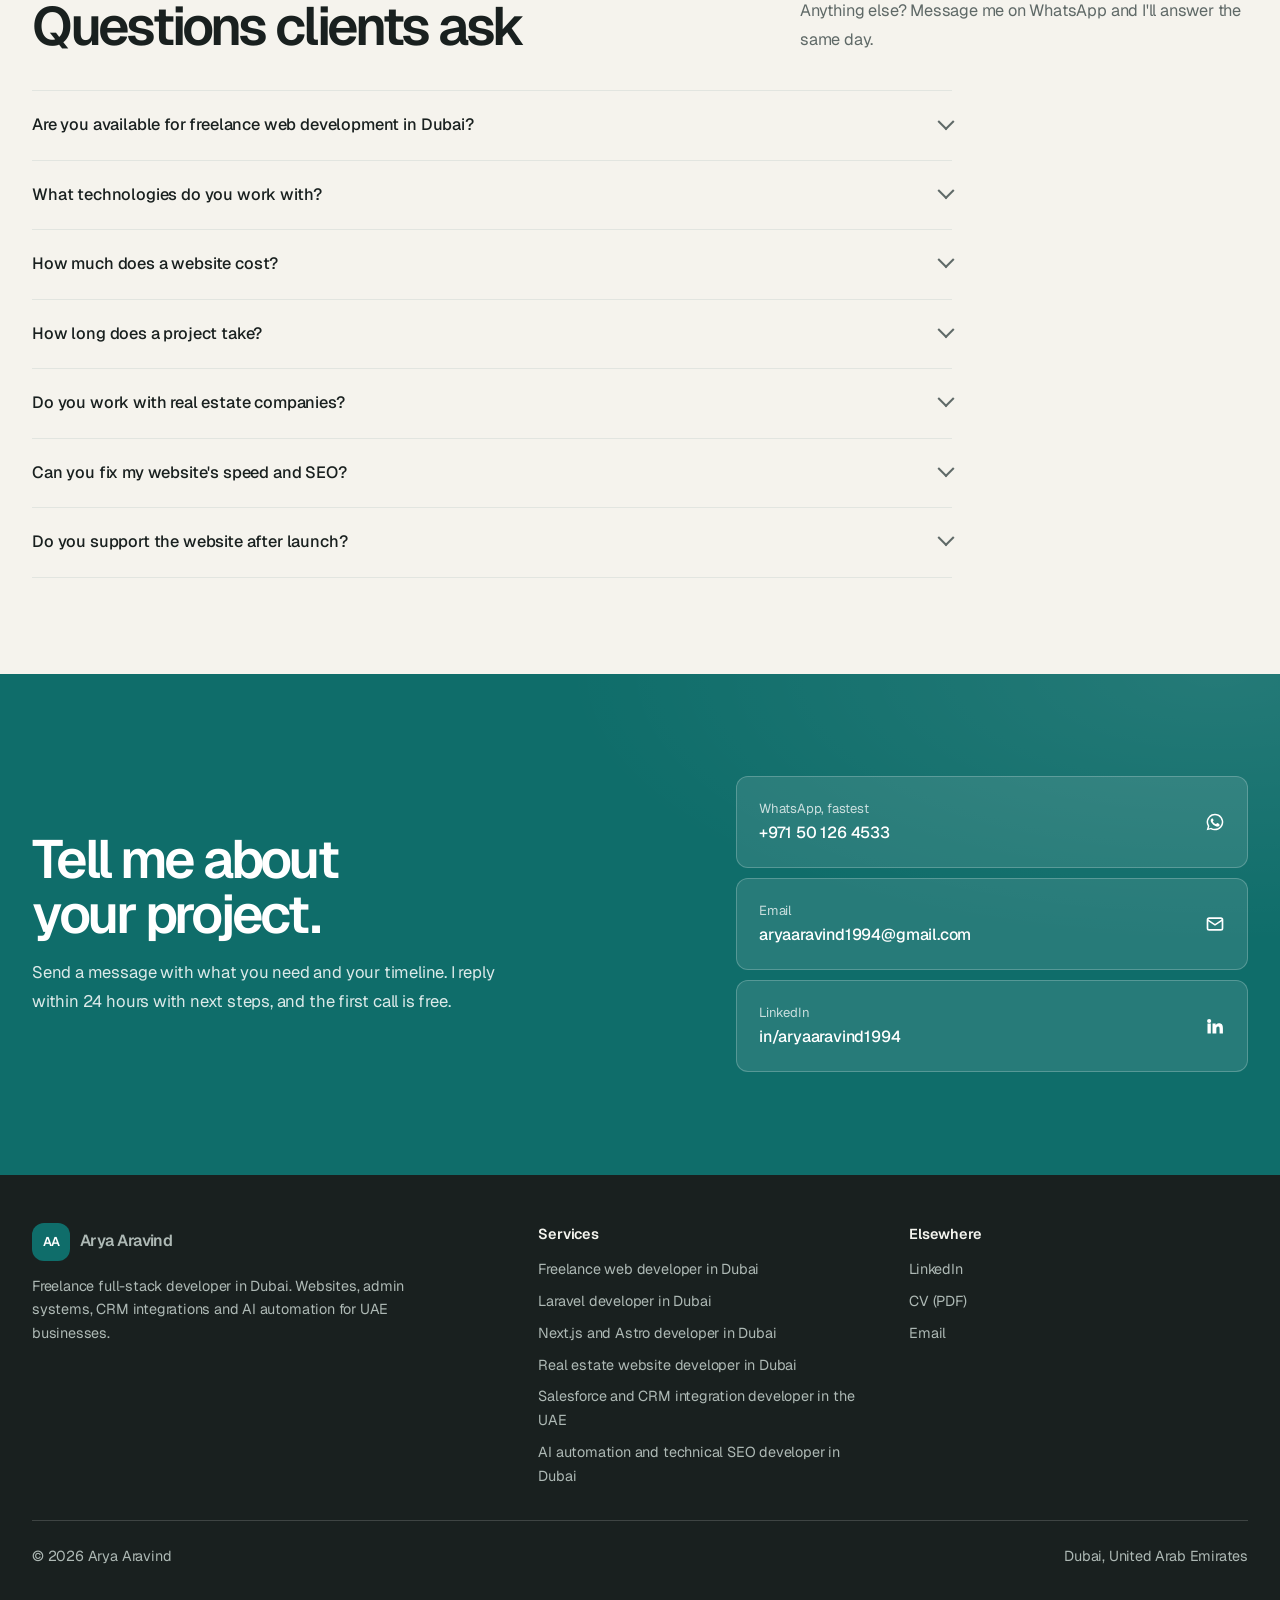
==== commit c45c1ad8: "Refresh homepage stylesheet cache for visual refinement" ====
--- a/index.html
+++ b/index.html
@@ -30,7 +30,7 @@
 <link rel="preconnect" href="https://fonts.googleapis.com">
 <link rel="preconnect" href="https://fonts.gstatic.com" crossorigin>
 <link rel="stylesheet" href="https://fonts.googleapis.com/css2?family=Geist:wght@400;500;600&display=swap">
-<link rel="stylesheet" href="assets/site.css?v=20261022-process-cards">
+<link rel="stylesheet" href="assets/site.css?v=20261022-homepage-redesign">
 <script type="application/ld+json">{"@context": "https://schema.org", "@graph": [{"@type": "WebSite", "@id": "https://aryaaravind.com/#site", "url": "https://aryaaravind.com/", "name": "Arya Aravind", "inLanguage": "en"}, {"@type": "Person", "@id": "https://aryaaravind.com/#arya", "name": "Arya Aravind", "url": "https://aryaaravind.com/", "image": "https://aryaaravind.com/images/arya.png", "jobTitle": "Full-Stack Web Developer", "description": "Freelance full-stack web developer in Dubai with 8+ years building websites, admin systems and CRM integrations for UAE businesses.", "email": "mailto:aryaaravind1994@gmail.com", "telephone": "+971501264533", "address": {"@type": "PostalAddress", "addressLocality": "Dubai", "addressCountry": "AE"}, "worksFor": {"@type": "Organization", "name": "Elysian Real Estate", "url": "https://elysian.com"}, "alumniOf": {"@type": "CollegeOrUniversity", "name": "Amal Jyothi College of Engineering"}, "knowsLanguage": ["English", "Hindi", "Malayalam"], "knowsAbout": ["Laravel", "PHP", "Filament", "Next.js", "Astro", "React", "Python", "MySQL", "PostgreSQL", "Supabase", "Salesforce integration", "Technical SEO", "Core Web Vitals", "Claude API", "AI automation", "Real estate websites"], "sameAs": ["https://www.linkedin.com/in/aryaaravind1994", "https://github.com/arya-git-25"]}, {"@type": "ProfessionalService", "@id": "https://aryaaravind.com/#service", "name": "Arya Aravind, Freelance Web Developer", "url": "https://aryaaravind.com/", "image": "https://aryaaravind.com/images/og.png", "description": "Freelance web development in Dubai: websites, Laravel admin panels, Next.js portals, Salesforce integrations, AI automation and technical SEO.", "founder": {"@id": "https://aryaaravind.com/#arya"}, "email": "aryaaravind1994@gmail.com", "telephone": "+971501264533", "address": {"@type": "PostalAddress", "addressLocality": "Dubai", "addressCountry": "AE"}, "areaServed": [{"@type": "City", "name": "Dubai"}, {"@type": "Country", "name": "United Arab Emirates"}, {"@type": "Place", "name": "GCC"}], "knowsLanguage": ["en", "hi", "ml"], "hasOfferCatalog": {"@type": "OfferCatalog", "name": "Web development services", "itemListElement": [{"@type": "Offer", "itemOffered": {"@type": "Service", "name": "Freelance web developer in Dubai", "url": "https://aryaaravind.com/freelance-web-developer-dubai/"}}, {"@type": "Offer", "itemOffered": {"@type": "Service", "name": "Laravel developer in Dubai", "url": "https://aryaaravind.com/laravel-developer-dubai/"}}, {"@type": "Offer", "itemOffered": {"@type": "Service", "name": "Next.js and Astro developer in Dubai", "url": "https://aryaaravind.com/nextjs-developer-dubai/"}}, {"@type": "Offer", "itemOffered": {"@type": "Service", "name": "Real estate website developer in Dubai", "url": "https://aryaaravind.com/real-estate-website-developer-dubai/"}}, {"@type": "Offer", "itemOffered": {"@type": "Service", "name": "Salesforce and CRM integration developer in the UAE", "url": "https://aryaaravind.com/salesforce-integration-developer-uae/"}}, {"@type": "Offer", "itemOffered": {"@type": "Service", "name": "AI automation and technical SEO developer in Dubai", "url": "https://aryaaravind.com/ai-automation-developer-dubai/"}}]}}, {"@type": "FAQPage", "mainEntity": [{"@type": "Question", "name": "Are you available for freelance web development in Dubai?", "acceptedAnswer": {"@type": "Answer", "text": "Yes. I take on freelance and contract projects, and I'm open to full-time roles. I'm based in Dubai and work with clients across the UAE, the GCC and abroad."}}, {"@type": "Question", "name": "What technologies do you work with?", "acceptedAnswer": {"@type": "Answer", "text": "Laravel and PHP (including Filament), Next.js, Astro, React, Python, MySQL, PostgreSQL and Supabase, Salesforce, Cloudflare and Vercel, and the Claude API for AI automation."}}, {"@type": "Question", "name": "How much does a website cost?", "acceptedAnswer": {"@type": "Answer", "text": "It depends on scope. After a free 30-minute call I send a fixed quote with a timeline, so you know the cost before work starts."}}, {"@type": "Question", "name": "How long does a project take?", "acceptedAnswer": {"@type": "Answer", "text": "Most websites take 3 to 6 weeks, admin panels 2 to 6 weeks, and integrations or speed fixes 1 to 3 weeks. You see progress on a preview link every week."}}, {"@type": "Question", "name": "Do you work with real estate companies?", "acceptedAnswer": {"@type": "Answer", "text": "Yes. I've spent four years building for Dubai real estate: developer sites, an off-plan portal with 2,900+ projects, campaign pages and Salesforce lead routing."}}, {"@type": "Question", "name": "Can you fix my website's speed and SEO?", "acceptedAnswer": {"@type": "Answer", "text": "Yes. I audit Core Web Vitals, indexing, schema and sitemaps, then fix issues in order of impact. Elysian Developments went from GTmetrix grade D to B with a 1.0s load."}}, {"@type": "Question", "name": "Do you support the website after launch?", "acceptedAnswer": {"@type": "Answer", "text": "Yes. I offer ongoing support for hosting, security, updates and new features."}}]}]}</script>
 </head>
 <body>
--- a/assets/site.css
+++ b/assets/site.css
@@ -655,3 +655,127 @@
   #process .steps h3{align-self:end}
   #process .steps p{grid-column:2}
 }
+
+
+/* Cohesive homepage refinement: clearer hierarchy, quieter surfaces, consistent rhythm */
+:root{
+  --bg:#FBFAF8;
+  --surface:#FFFFFF;
+  --ink:#19201F;
+  --muted:#5F6967;
+  --line:#E2E5E0;
+  --brand:#0F6D6A;
+  --brand-ink:#0B5552;
+  --brand-tint:#E8F3F0;
+  --sand:#F5F1E9;
+  --sand-ink:#75634B;
+  --on-brand:#FFFFFF;
+  --r:16px;
+}
+body{font-size:16px;line-height:1.65}
+.wrap{max-width:1320px}
+.site-head{background:color-mix(in srgb,var(--bg) 94%,transparent)}
+.site-head .wrap{height:74px}
+.logo{font-size:1rem}
+.menu{gap:clamp(16px,2.2vw,30px)}
+.menu a{font-size:.9rem;font-weight:500}
+.section{padding-block:clamp(64px,7.5vw,100px)}
+.section.tint{background:#F5F3ED}
+.section.teal{background:#F0F5F2;color:var(--ink)}
+.head{grid-template-columns:minmax(0,1.1fr) minmax(240px,.7fr);gap:28px 64px;margin-bottom:36px}
+.head h2,.contact h2{font-size:clamp(2.25rem,4.2vw,3.8rem);line-height:1.03;letter-spacing:-.055em;max-width:15ch}
+.head>p{font-size:1.02rem;max-width:43ch;line-height:1.75}
+.kicker{font-size:.75rem;letter-spacing:.12em;margin-bottom:14px;color:var(--brand)}
+.hero{padding-block:clamp(44px,6vw,76px) clamp(60px,7vw,88px)}
+.hero .wrap{grid-template-columns:minmax(0,1.08fr) minmax(320px,.82fr);gap:clamp(36px,6vw,84px)}
+.hero h1{font-size:clamp(3.15rem,5.5vw,5.15rem);line-height:.99;letter-spacing:-.065em;max-width:12ch}
+.hero h1 em{color:var(--brand)}
+.hero h1 .kicker{font-size:1rem;line-height:1.45;letter-spacing:-.01em;text-transform:none;font-weight:500;color:var(--muted);max-width:unset;margin-bottom:16px}
+.hero .lead{max-width:54ch;font-size:1.08rem;line-height:1.75;margin-top:24px}
+.hero .cta{margin-top:28px}
+.btn{min-height:48px;border-radius:9px;font-weight:600}
+.btn-primary{box-shadow:0 4px 12px -8px rgba(15,109,106,.7)}
+.portrait{border-radius:22px;box-shadow:none;border:1px solid #DCE6E1;aspect-ratio:4/4.25}
+.portrait .tag{border:1px solid var(--line);box-shadow:0 8px 24px -20px rgba(0,0,0,.35)}
+.clients{background:#fff;border-block:1px solid var(--line);padding-block:8px;color:var(--ink)}
+.clients .wrap{display:flex;grid-template-columns:unset;gap:16px 34px;padding-block:22px}
+.clients p{color:var(--muted);font-size:.75rem;letter-spacing:.08em;text-transform:uppercase}
+.clients li{color:var(--ink);font-size:.98rem;font-weight:600}
+.results{gap:16px}
+.result{padding:26px;border-radius:14px;box-shadow:none}
+.result .num{font-size:clamp(2.5rem,3.8vw,3.8rem);letter-spacing:-.065em}
+.result h3{font-size:1.08rem;line-height:1.35}
+.result p{line-height:1.7}
+.project-tools{background:#fff;border-radius:12px;padding:12px 14px;margin-bottom:22px}
+.filter-btn{border-radius:8px}
+.filter-btn[aria-pressed="true"]{background:var(--brand);border-color:var(--brand);color:#fff}
+.work{gap:18px}
+.card,.card.wide{border-color:var(--line);border-radius:15px;box-shadow:none}
+.card:hover{transform:translateY(-2px);border-color:#B6D2CA;box-shadow:0 12px 32px -26px rgba(18,60,52,.25)}
+.card .body,.card.wide .body{padding:clamp(22px,2.5vw,32px);gap:12px}
+.card h3{font-size:clamp(1.35rem,2vw,1.9rem);line-height:1.12;letter-spacing:-.045em}
+.card .win{color:var(--brand-ink);font-size:.96rem}
+.card .desc{line-height:1.7}
+.card.wide .shot{aspect-ratio:16/7}
+.card .link a{font-weight:600}
+.pill{background:var(--brand-tint);color:var(--brand-ink)}
+.case-summary>div,.tech{background:#F7F7F3!important;border-color:var(--line)!important}
+.case-summary p,.points li{color:#505A57}
+.service{border-radius:14px;padding:24px;background:#fff;box-shadow:none}
+.service:hover{transform:translateY(-2px);border-color:#B6D2CA;box-shadow:0 12px 32px -26px rgba(18,60,52,.2)}
+.service .ic{width:42px;height:42px;border-radius:10px;background:var(--brand-tint)}
+.service h3{font-size:1.18rem;line-height:1.3;letter-spacing:-.025em}
+.service p{line-height:1.7}
+#process{background:#F5F3ED}
+#process .head{margin-bottom:30px}
+#process .steps{gap:14px}
+#process .steps li{padding:24px;background:#fff;border:1px solid var(--line);border-radius:14px;gap:12px}
+#process .steps li::before{background:var(--brand-tint);color:var(--brand);border-radius:10px;width:44px;height:44px;font-size:.98rem}
+#process .steps h3{font-size:1.1rem;line-height:1.35;min-height:2.7em}
+#process .steps p{font-size:.92rem;line-height:1.7}
+.about{gap:clamp(36px,6vw,80px)}
+.bio p{line-height:1.75}
+.timeline li{padding-block:18px}
+.faq{max-width:920px}
+.faq summary{font-size:1.02rem;line-height:1.5;padding-block:22px}
+.faq .a{line-height:1.75}
+.contact{background:#0F6D6A}
+.contact::before{background:radial-gradient(ellipse at 95% 0%,rgba(255,255,255,.09),transparent 38%)}
+.contact h2{max-width:12ch}
+.contact .ways a{border-radius:12px}
+.site-foot{background:#19201F}
+.site-foot .base{border-color:rgba(255,255,255,.16)}
+:focus-visible{outline-offset:4px}
+@media(max-width:1050px){
+ .hero .wrap{grid-template-columns:minmax(0,1fr) minmax(280px,.8fr);gap:32px}
+ .hero h1{font-size:clamp(3rem,6vw,4.5rem)}
+ .head{gap:22px}
+}
+@media(max-width:860px){
+ .hero .wrap{grid-template-columns:1fr}
+ .hero h1{font-size:clamp(3.2rem,9vw,5rem)}
+ .portrait{max-width:500px}
+ .head{grid-template-columns:1fr}
+ .head h2{max-width:18ch}
+ .clients .wrap{display:flex;flex-direction:column;align-items:flex-start}
+ #process .steps{grid-template-columns:repeat(2,minmax(0,1fr))}
+ #process .steps h3{min-height:0}
+}
+@media(max-width:600px){
+ .site-head .wrap{height:64px}
+ .logo{font-size:.9rem}
+ .site-head .btn{font-size:.8rem;padding-inline:12px}
+ .hero{padding-block:38px 58px}
+ .hero h1{font-size:clamp(2.8rem,12vw,4rem);line-height:1.01}
+ .hero .lead{font-size:1rem}
+ .section{padding-block:62px}
+ .head{margin-bottom:26px}
+ .head h2{font-size:clamp(2.2rem,10.5vw,3.2rem)}
+ .card .body,.card.wide .body{padding:20px}
+ #process .steps{grid-template-columns:1fr;gap:12px}
+ #process .steps li{display:grid;grid-template-columns:44px minmax(0,1fr);column-gap:14px;row-gap:5px;padding:18px}
+ #process .steps li::before{grid-row:1/3;margin:0}
+ #process .steps h3{align-self:end}
+ #process .steps p{grid-column:2}
+ .service{padding:22px}
+}
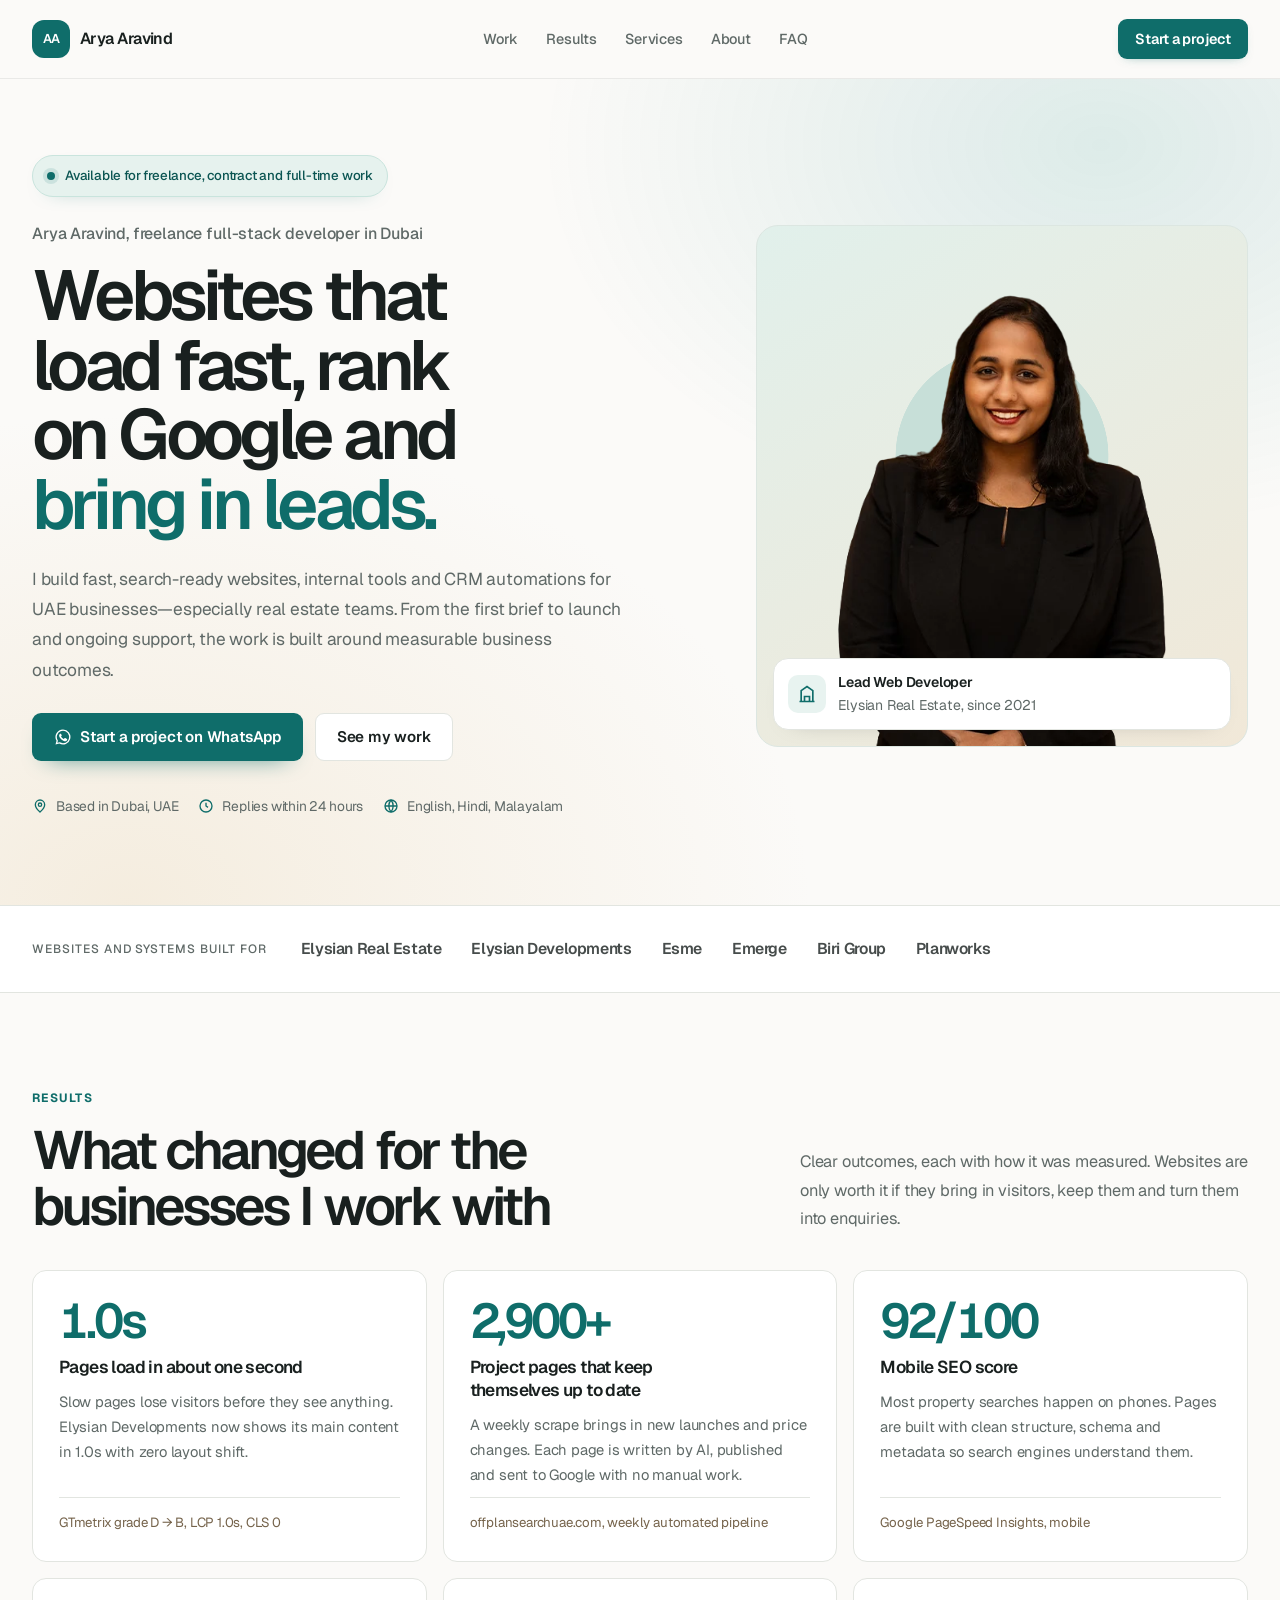
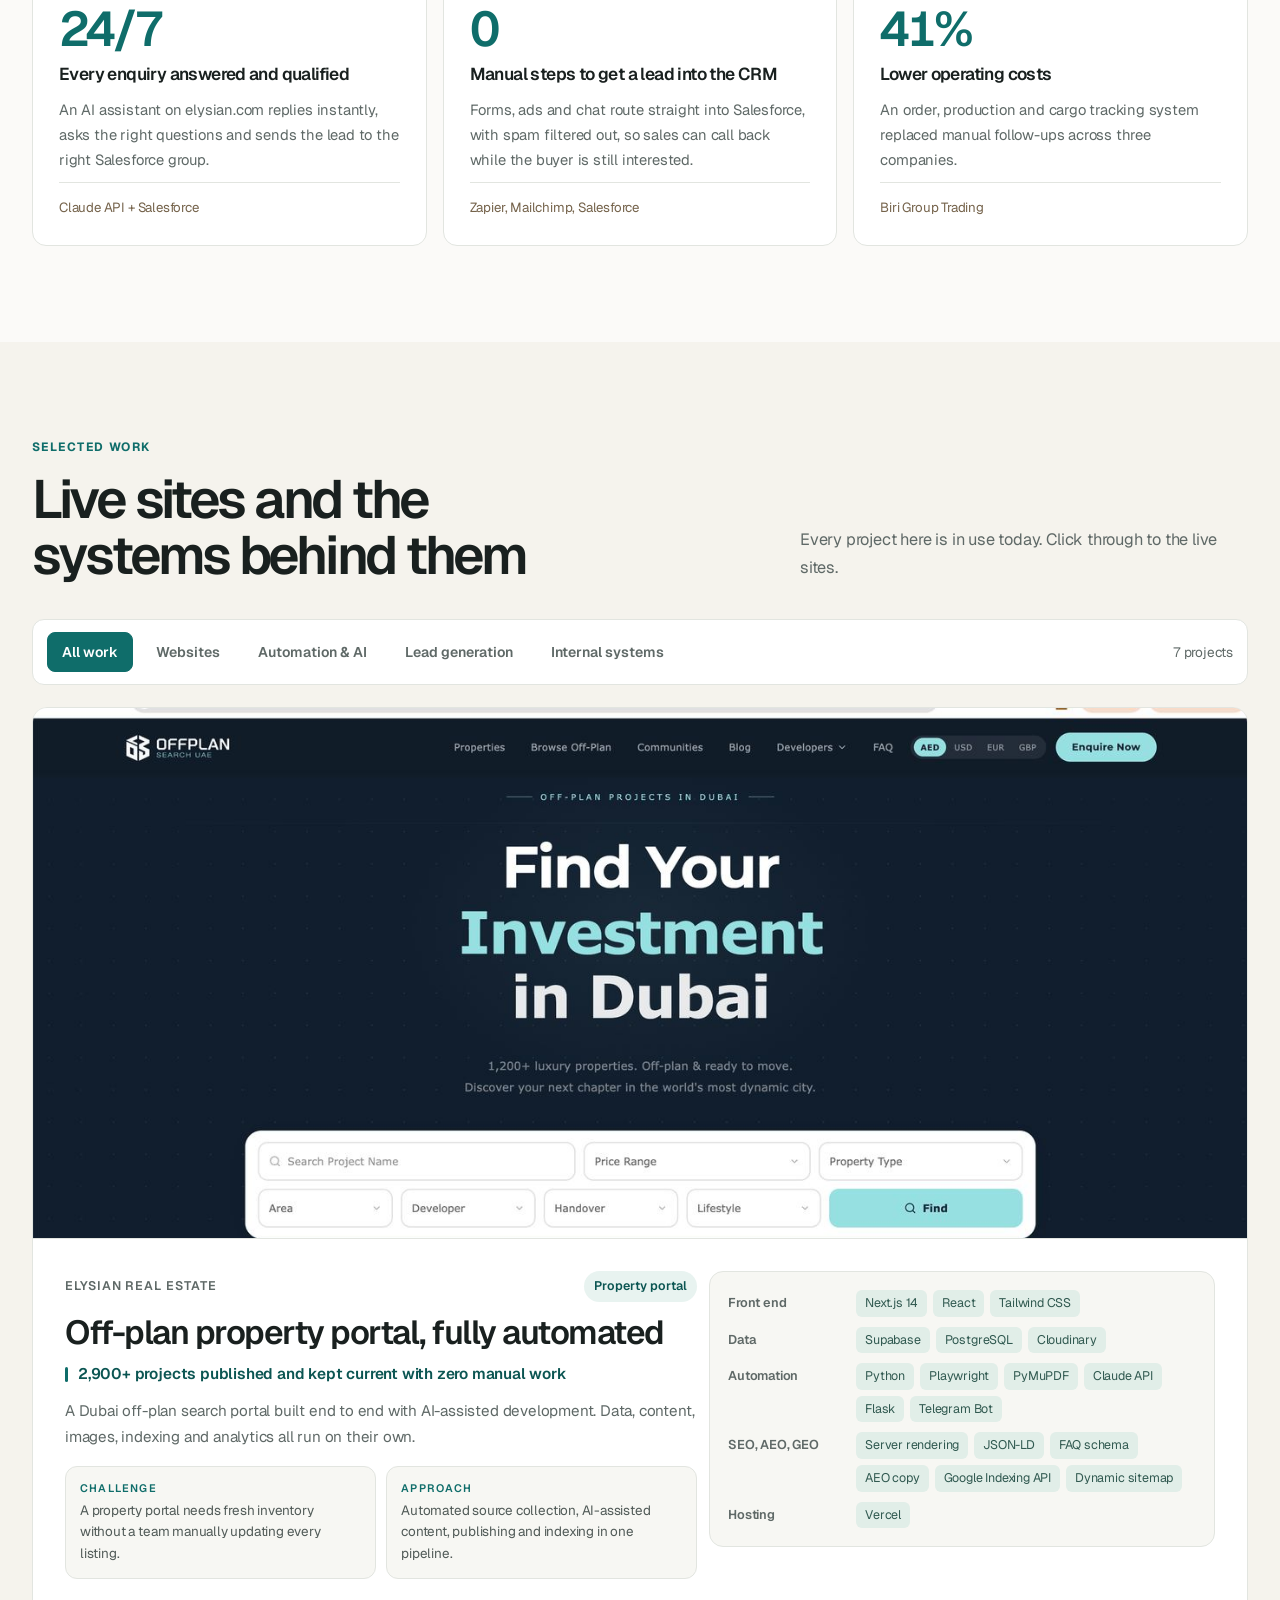
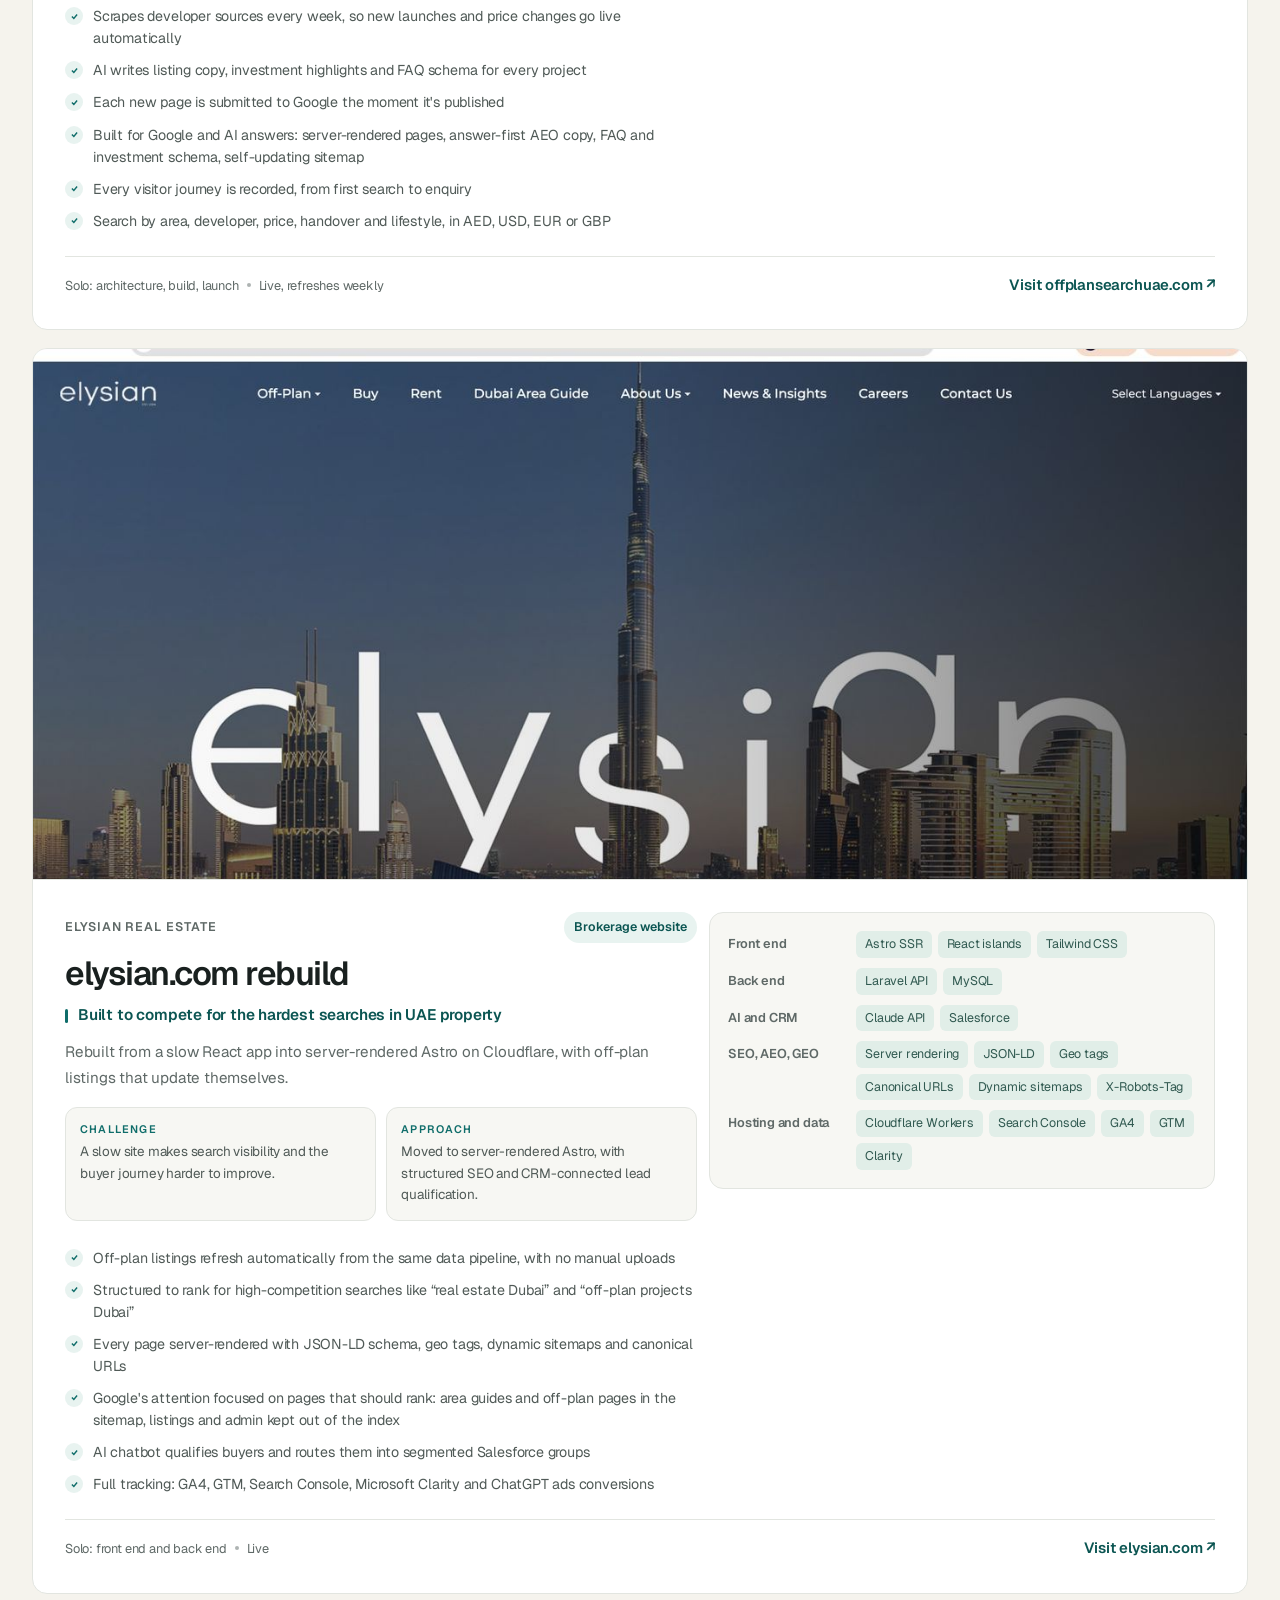
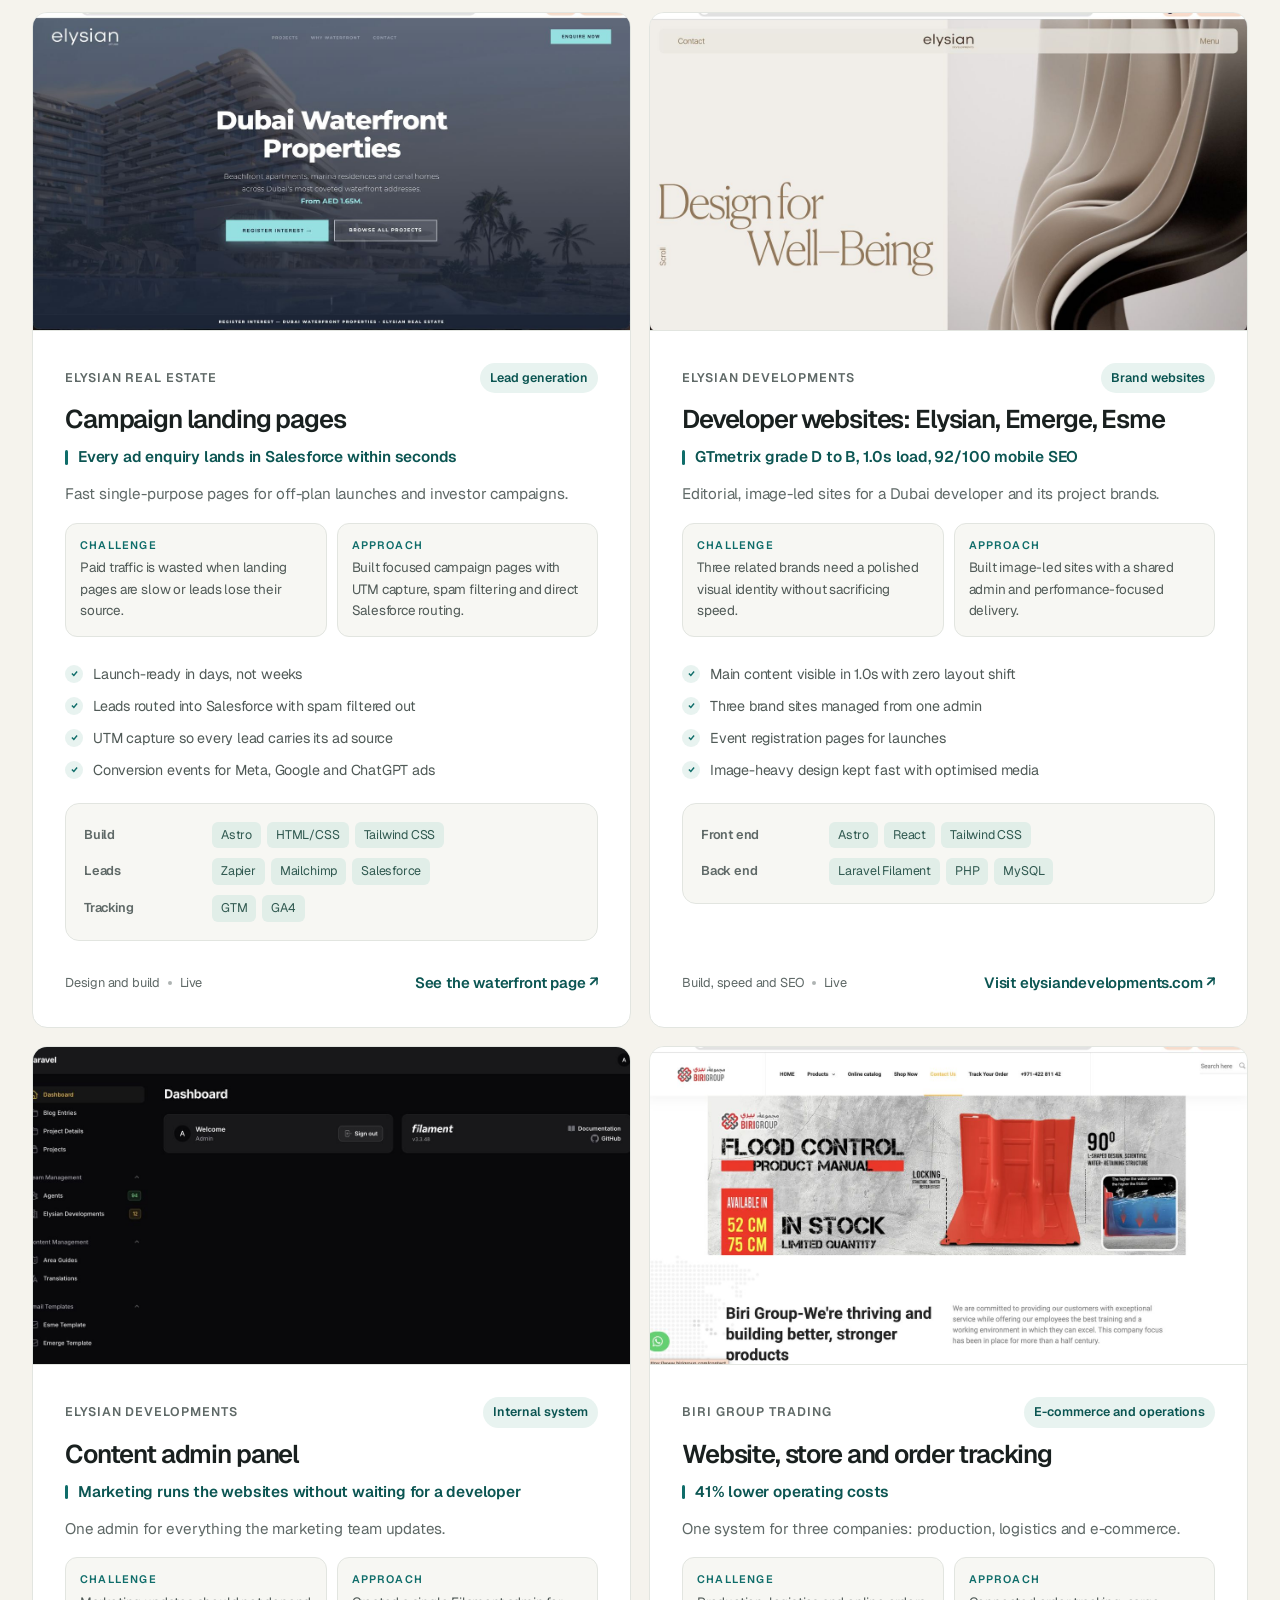
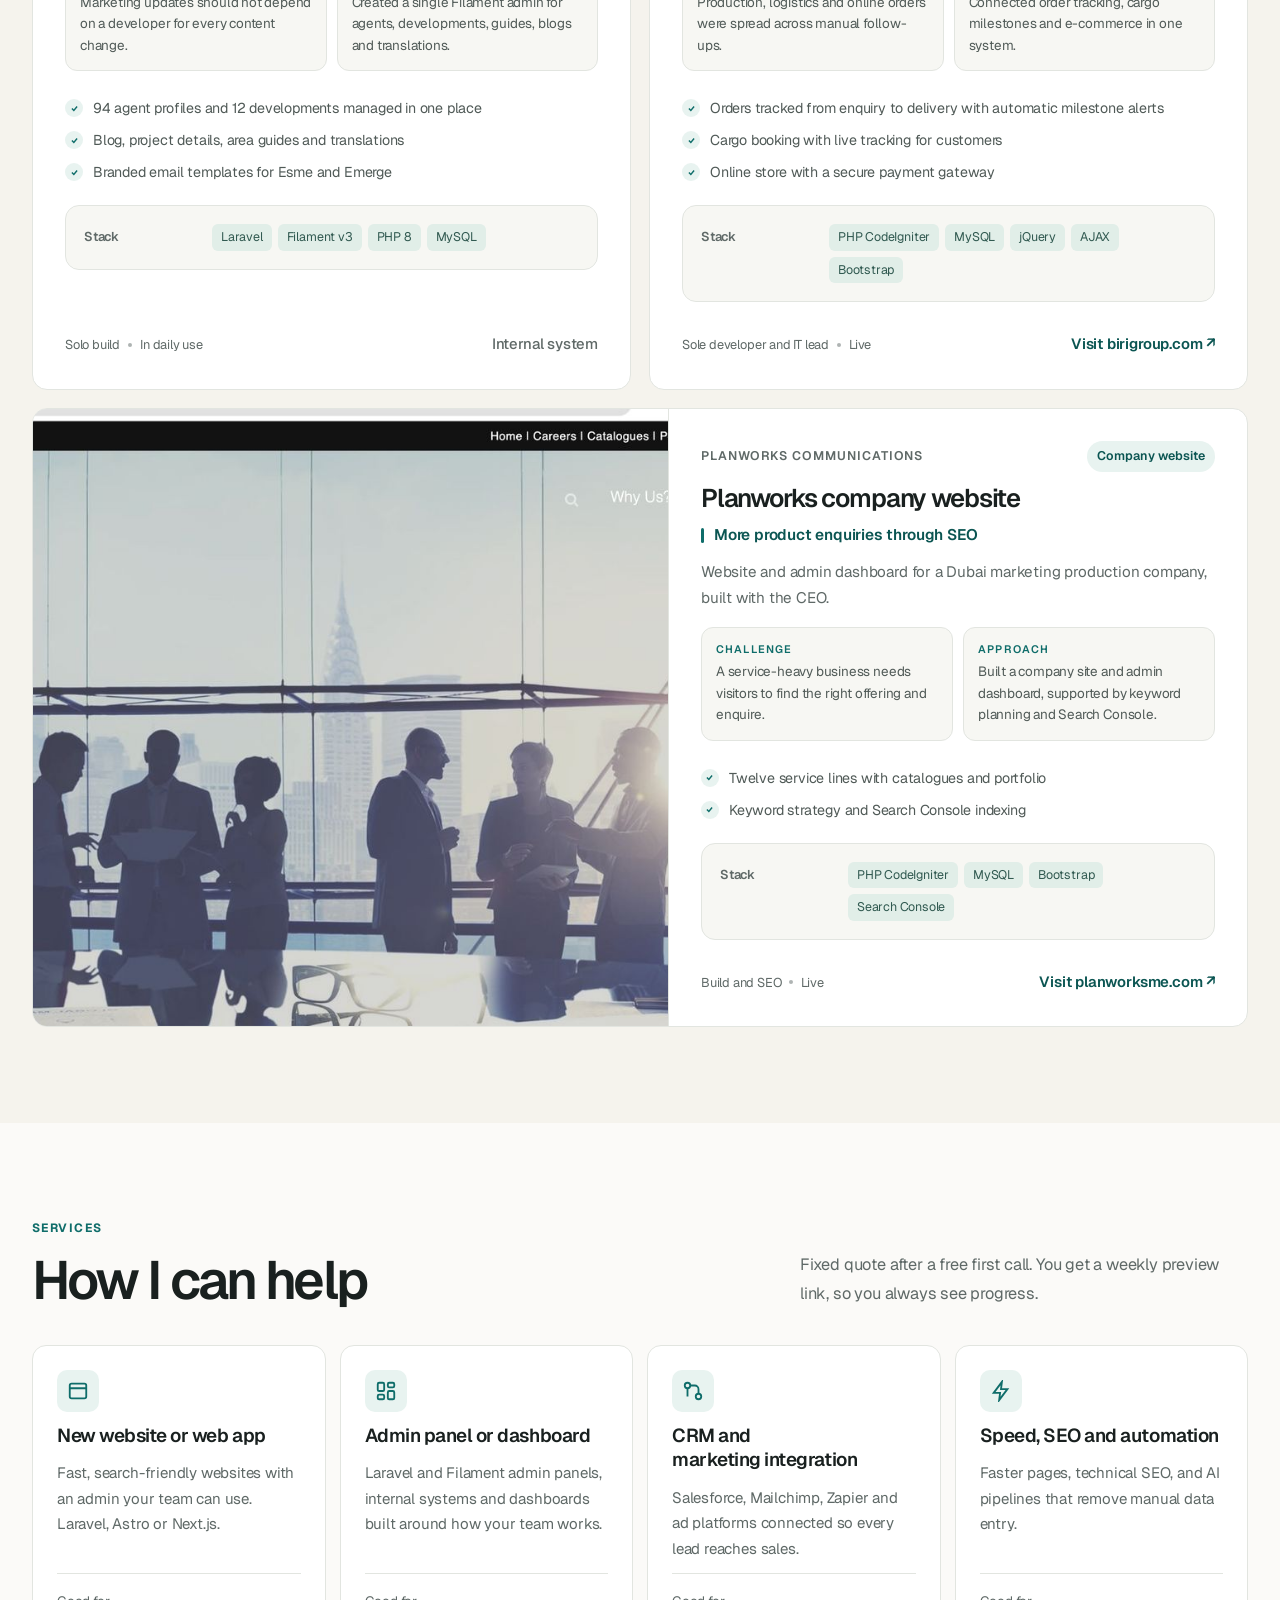
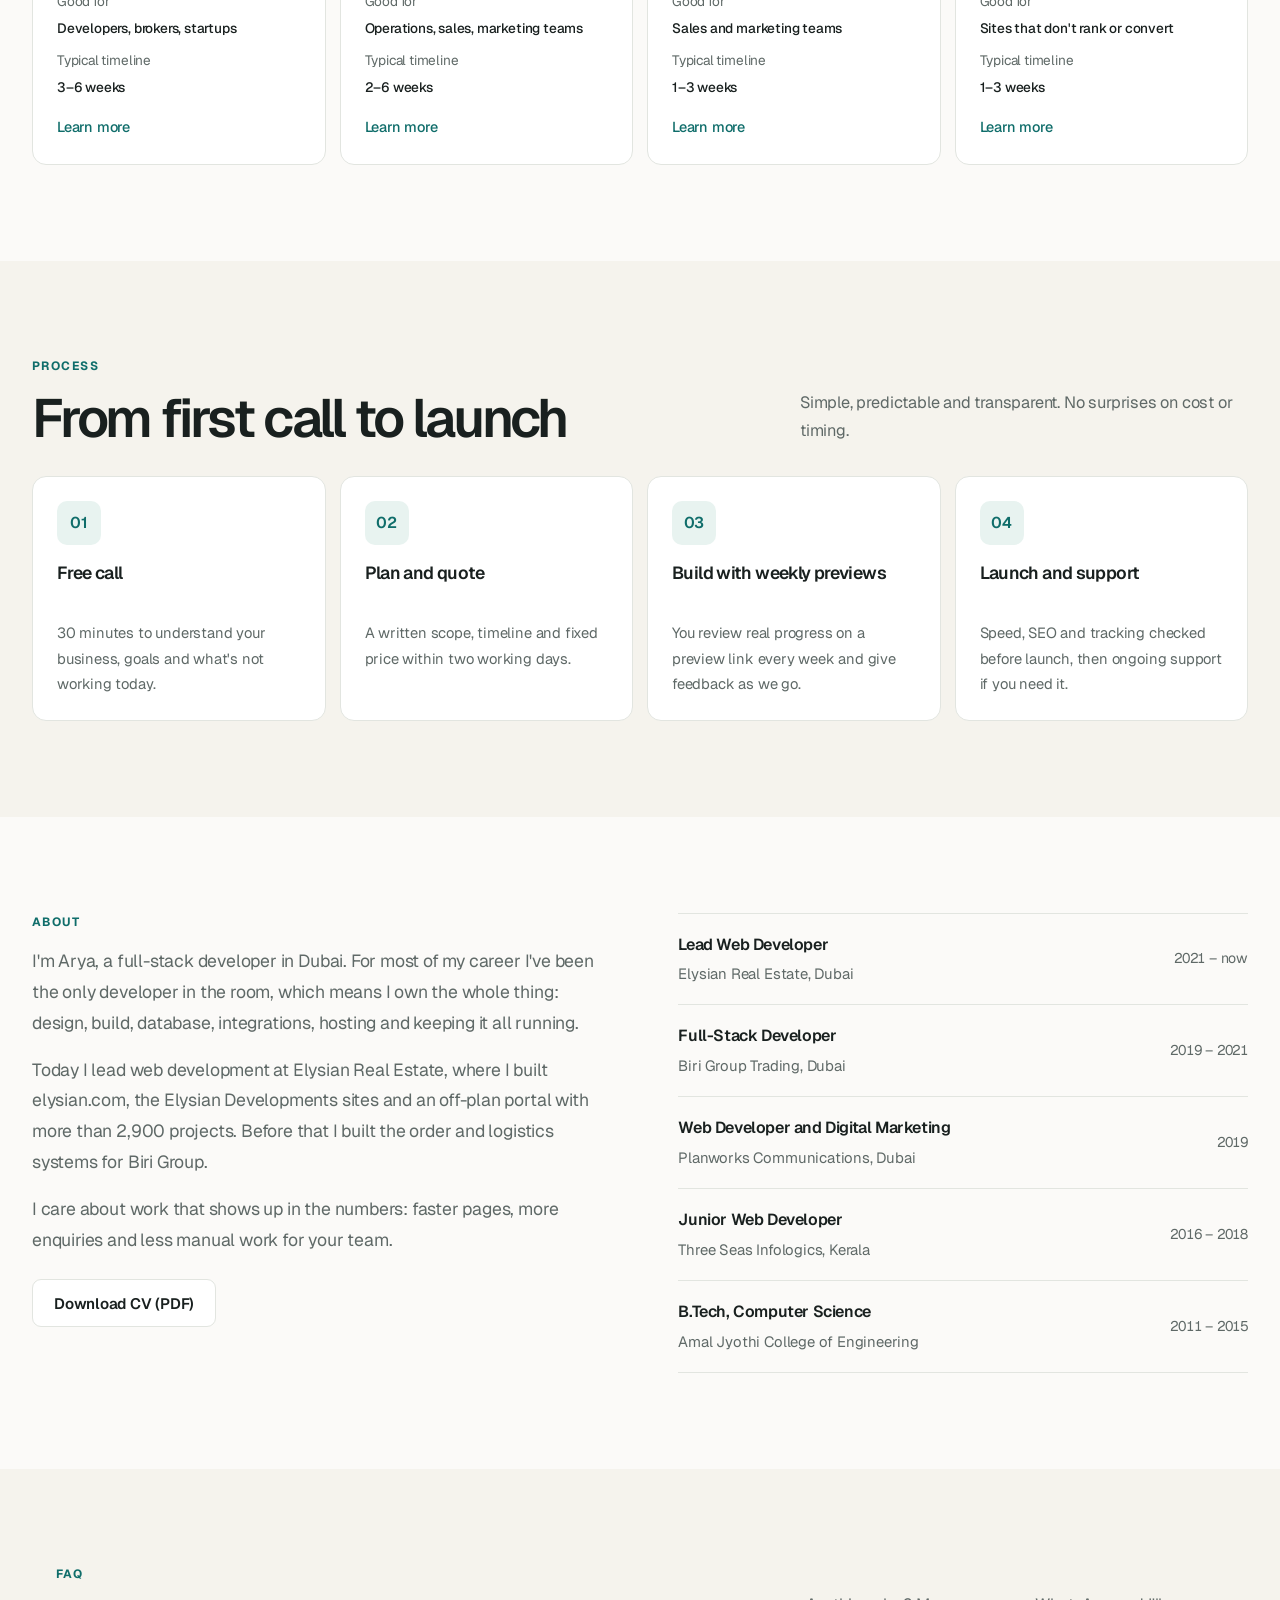
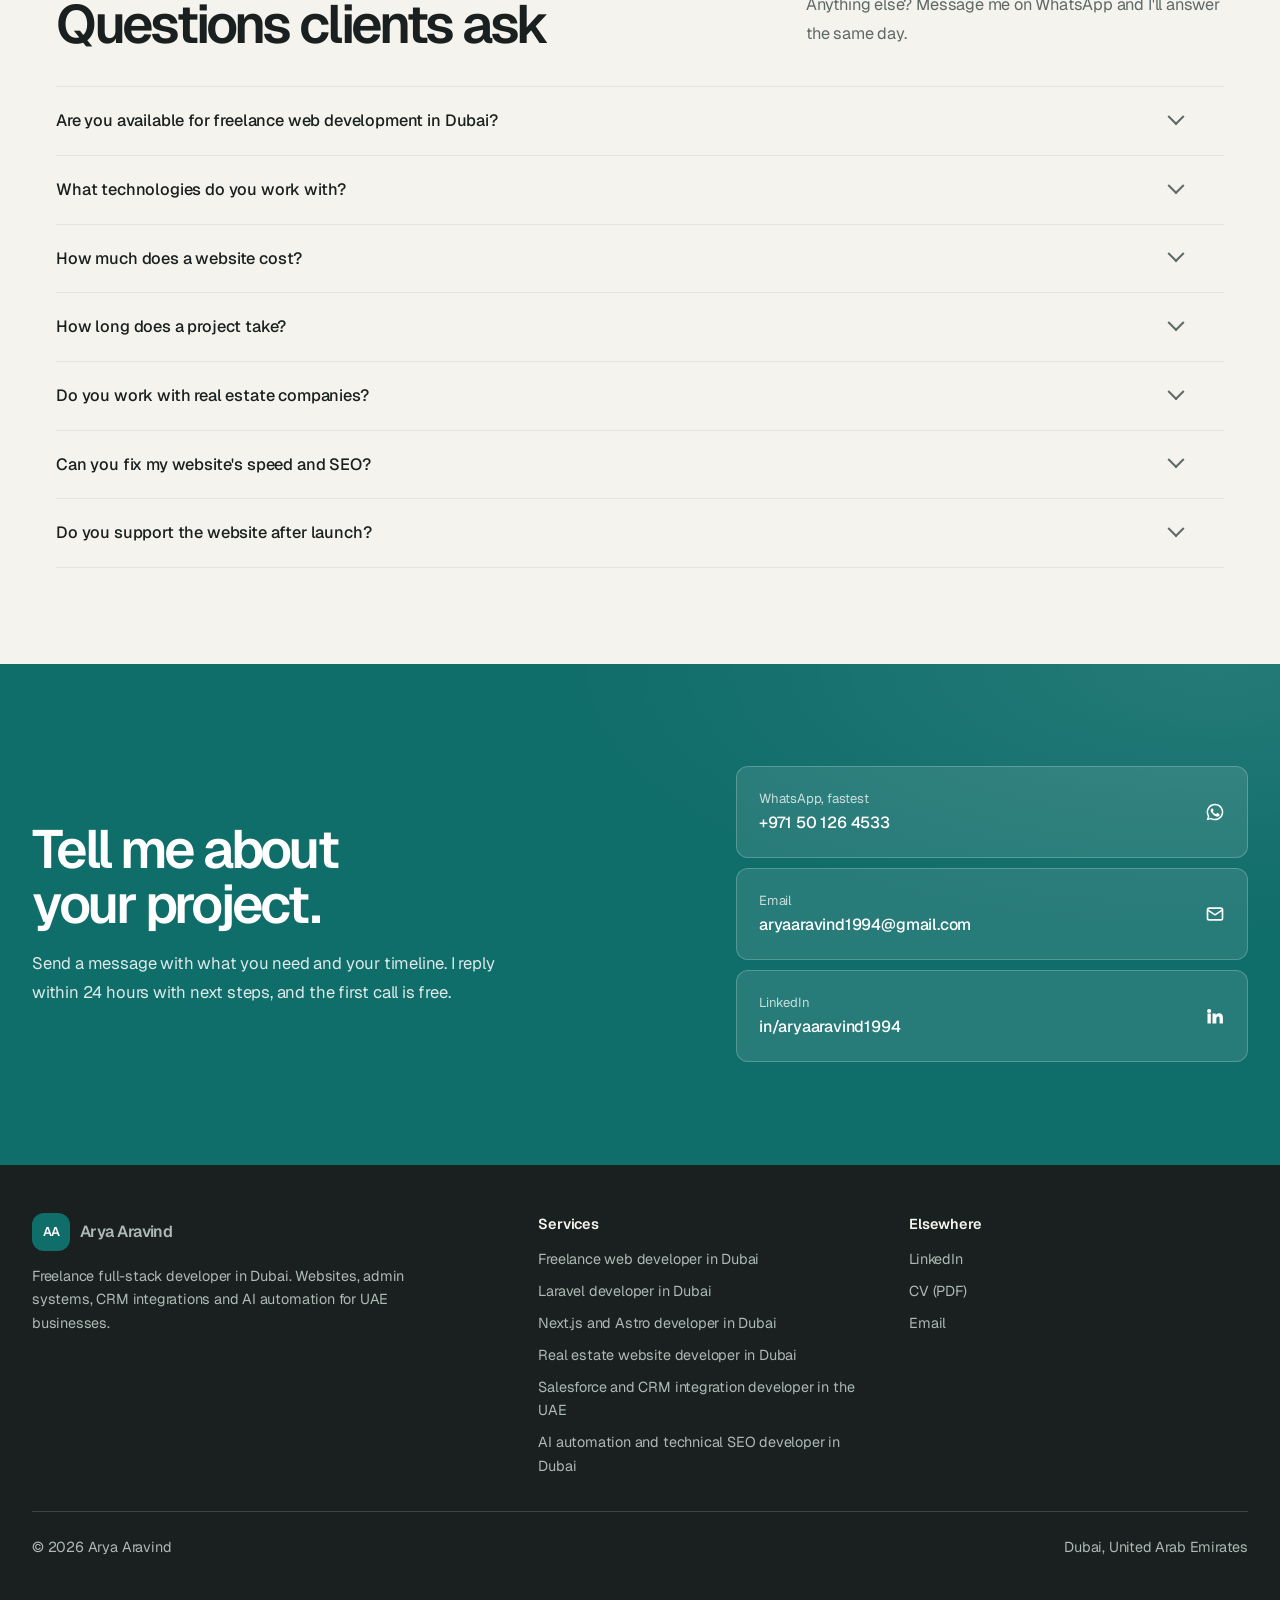
==== commit f6068071: "Refresh stylesheet cache for FAQ alignment fix" ====
--- a/index.html
+++ b/index.html
@@ -30,7 +30,7 @@
 <link rel="preconnect" href="https://fonts.googleapis.com">
 <link rel="preconnect" href="https://fonts.gstatic.com" crossorigin>
 <link rel="stylesheet" href="https://fonts.googleapis.com/css2?family=Geist:wght@400;500;600&display=swap">
-<link rel="stylesheet" href="assets/site.css?v=20261022-homepage-redesign">
+<link rel="stylesheet" href="assets/site.css?v=20261022-faq-alignment">
 <script type="application/ld+json">{"@context": "https://schema.org", "@graph": [{"@type": "WebSite", "@id": "https://aryaaravind.com/#site", "url": "https://aryaaravind.com/", "name": "Arya Aravind", "inLanguage": "en"}, {"@type": "Person", "@id": "https://aryaaravind.com/#arya", "name": "Arya Aravind", "url": "https://aryaaravind.com/", "image": "https://aryaaravind.com/images/arya.png", "jobTitle": "Full-Stack Web Developer", "description": "Freelance full-stack web developer in Dubai with 8+ years building websites, admin systems and CRM integrations for UAE businesses.", "email": "mailto:aryaaravind1994@gmail.com", "telephone": "+971501264533", "address": {"@type": "PostalAddress", "addressLocality": "Dubai", "addressCountry": "AE"}, "worksFor": {"@type": "Organization", "name": "Elysian Real Estate", "url": "https://elysian.com"}, "alumniOf": {"@type": "CollegeOrUniversity", "name": "Amal Jyothi College of Engineering"}, "knowsLanguage": ["English", "Hindi", "Malayalam"], "knowsAbout": ["Laravel", "PHP", "Filament", "Next.js", "Astro", "React", "Python", "MySQL", "PostgreSQL", "Supabase", "Salesforce integration", "Technical SEO", "Core Web Vitals", "Claude API", "AI automation", "Real estate websites"], "sameAs": ["https://www.linkedin.com/in/aryaaravind1994", "https://github.com/arya-git-25"]}, {"@type": "ProfessionalService", "@id": "https://aryaaravind.com/#service", "name": "Arya Aravind, Freelance Web Developer", "url": "https://aryaaravind.com/", "image": "https://aryaaravind.com/images/og.png", "description": "Freelance web development in Dubai: websites, Laravel admin panels, Next.js portals, Salesforce integrations, AI automation and technical SEO.", "founder": {"@id": "https://aryaaravind.com/#arya"}, "email": "aryaaravind1994@gmail.com", "telephone": "+971501264533", "address": {"@type": "PostalAddress", "addressLocality": "Dubai", "addressCountry": "AE"}, "areaServed": [{"@type": "City", "name": "Dubai"}, {"@type": "Country", "name": "United Arab Emirates"}, {"@type": "Place", "name": "GCC"}], "knowsLanguage": ["en", "hi", "ml"], "hasOfferCatalog": {"@type": "OfferCatalog", "name": "Web development services", "itemListElement": [{"@type": "Offer", "itemOffered": {"@type": "Service", "name": "Freelance web developer in Dubai", "url": "https://aryaaravind.com/freelance-web-developer-dubai/"}}, {"@type": "Offer", "itemOffered": {"@type": "Service", "name": "Laravel developer in Dubai", "url": "https://aryaaravind.com/laravel-developer-dubai/"}}, {"@type": "Offer", "itemOffered": {"@type": "Service", "name": "Next.js and Astro developer in Dubai", "url": "https://aryaaravind.com/nextjs-developer-dubai/"}}, {"@type": "Offer", "itemOffered": {"@type": "Service", "name": "Real estate website developer in Dubai", "url": "https://aryaaravind.com/real-estate-website-developer-dubai/"}}, {"@type": "Offer", "itemOffered": {"@type": "Service", "name": "Salesforce and CRM integration developer in the UAE", "url": "https://aryaaravind.com/salesforce-integration-developer-uae/"}}, {"@type": "Offer", "itemOffered": {"@type": "Service", "name": "AI automation and technical SEO developer in Dubai", "url": "https://aryaaravind.com/ai-automation-developer-dubai/"}}]}}, {"@type": "FAQPage", "mainEntity": [{"@type": "Question", "name": "Are you available for freelance web development in Dubai?", "acceptedAnswer": {"@type": "Answer", "text": "Yes. I take on freelance and contract projects, and I'm open to full-time roles. I'm based in Dubai and work with clients across the UAE, the GCC and abroad."}}, {"@type": "Question", "name": "What technologies do you work with?", "acceptedAnswer": {"@type": "Answer", "text": "Laravel and PHP (including Filament), Next.js, Astro, React, Python, MySQL, PostgreSQL and Supabase, Salesforce, Cloudflare and Vercel, and the Claude API for AI automation."}}, {"@type": "Question", "name": "How much does a website cost?", "acceptedAnswer": {"@type": "Answer", "text": "It depends on scope. After a free 30-minute call I send a fixed quote with a timeline, so you know the cost before work starts."}}, {"@type": "Question", "name": "How long does a project take?", "acceptedAnswer": {"@type": "Answer", "text": "Most websites take 3 to 6 weeks, admin panels 2 to 6 weeks, and integrations or speed fixes 1 to 3 weeks. You see progress on a preview link every week."}}, {"@type": "Question", "name": "Do you work with real estate companies?", "acceptedAnswer": {"@type": "Answer", "text": "Yes. I've spent four years building for Dubai real estate: developer sites, an off-plan portal with 2,900+ projects, campaign pages and Salesforce lead routing."}}, {"@type": "Question", "name": "Can you fix my website's speed and SEO?", "acceptedAnswer": {"@type": "Answer", "text": "Yes. I audit Core Web Vitals, indexing, schema and sitemaps, then fix issues in order of impact. Elysian Developments went from GTmetrix grade D to B with a 1.0s load."}}, {"@type": "Question", "name": "Do you support the website after launch?", "acceptedAnswer": {"@type": "Answer", "text": "Yes. I offer ongoing support for hosting, security, updates and new features."}}]}]}</script>
 </head>
 <body>
--- a/assets/site.css
+++ b/assets/site.css
@@ -779,3 +779,32 @@
  #process .steps p{grid-column:2}
  .service{padding:22px}
 }
+
+
+/* FAQ alignment: keep heading and accordion on the same content grid */
+#faq > .wrap{width:min(100% - 2*var(--gutter,24px),1320px);margin-inline:auto}
+#faq .head{
+  display:grid;
+  grid-template-columns:minmax(0,1fr) minmax(260px,.72fr);
+  align-items:end;
+  gap:24px 56px;
+  margin:0 0 34px;
+}
+#faq .head>div{min-width:0}
+#faq .head .kicker{display:block;margin-bottom:12px}
+#faq .head h2{max-width:14ch;margin:0}
+#faq .head>p{max-width:38ch;margin:0 0 4px;justify-self:end}
+#faq .faq{width:100%;max-width:none;margin:0;display:grid;grid-template-columns:1fr;align-content:start}
+#faq .faq details{width:100%;min-width:0}
+#faq .faq summary{padding:22px 42px 22px 0;line-height:1.45}
+#faq .faq .a{max-width:72ch;padding:0 0 22px;line-height:1.7}
+@media(max-width:860px){
+ #faq .head{grid-template-columns:1fr;gap:14px}
+ #faq .head>p{justify-self:start;max-width:55ch}
+}
+@media(max-width:600px){
+ #faq > .wrap{width:calc(100% - 40px)}
+ #faq .head{margin-bottom:24px}
+ #faq .head h2{max-width:13ch}
+ #faq .faq summary{padding-block:19px;font-size:1rem}
+}
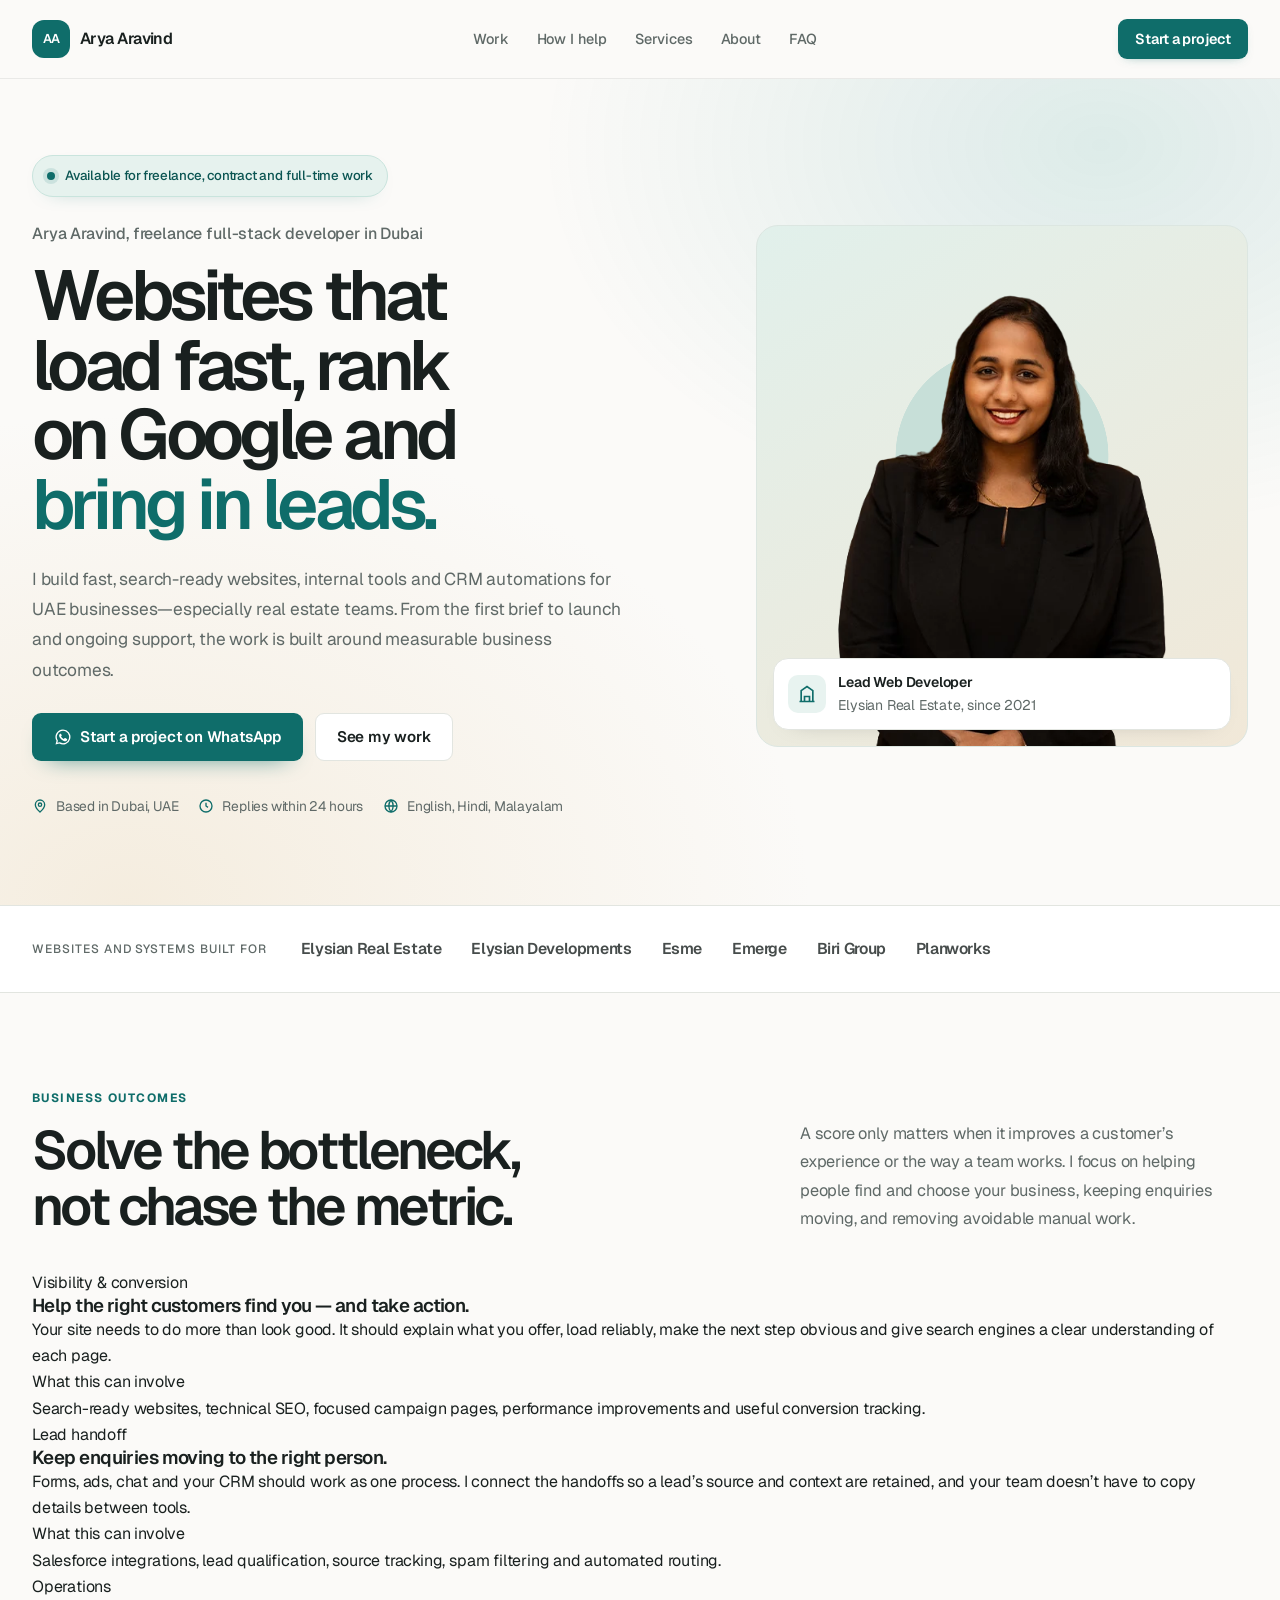
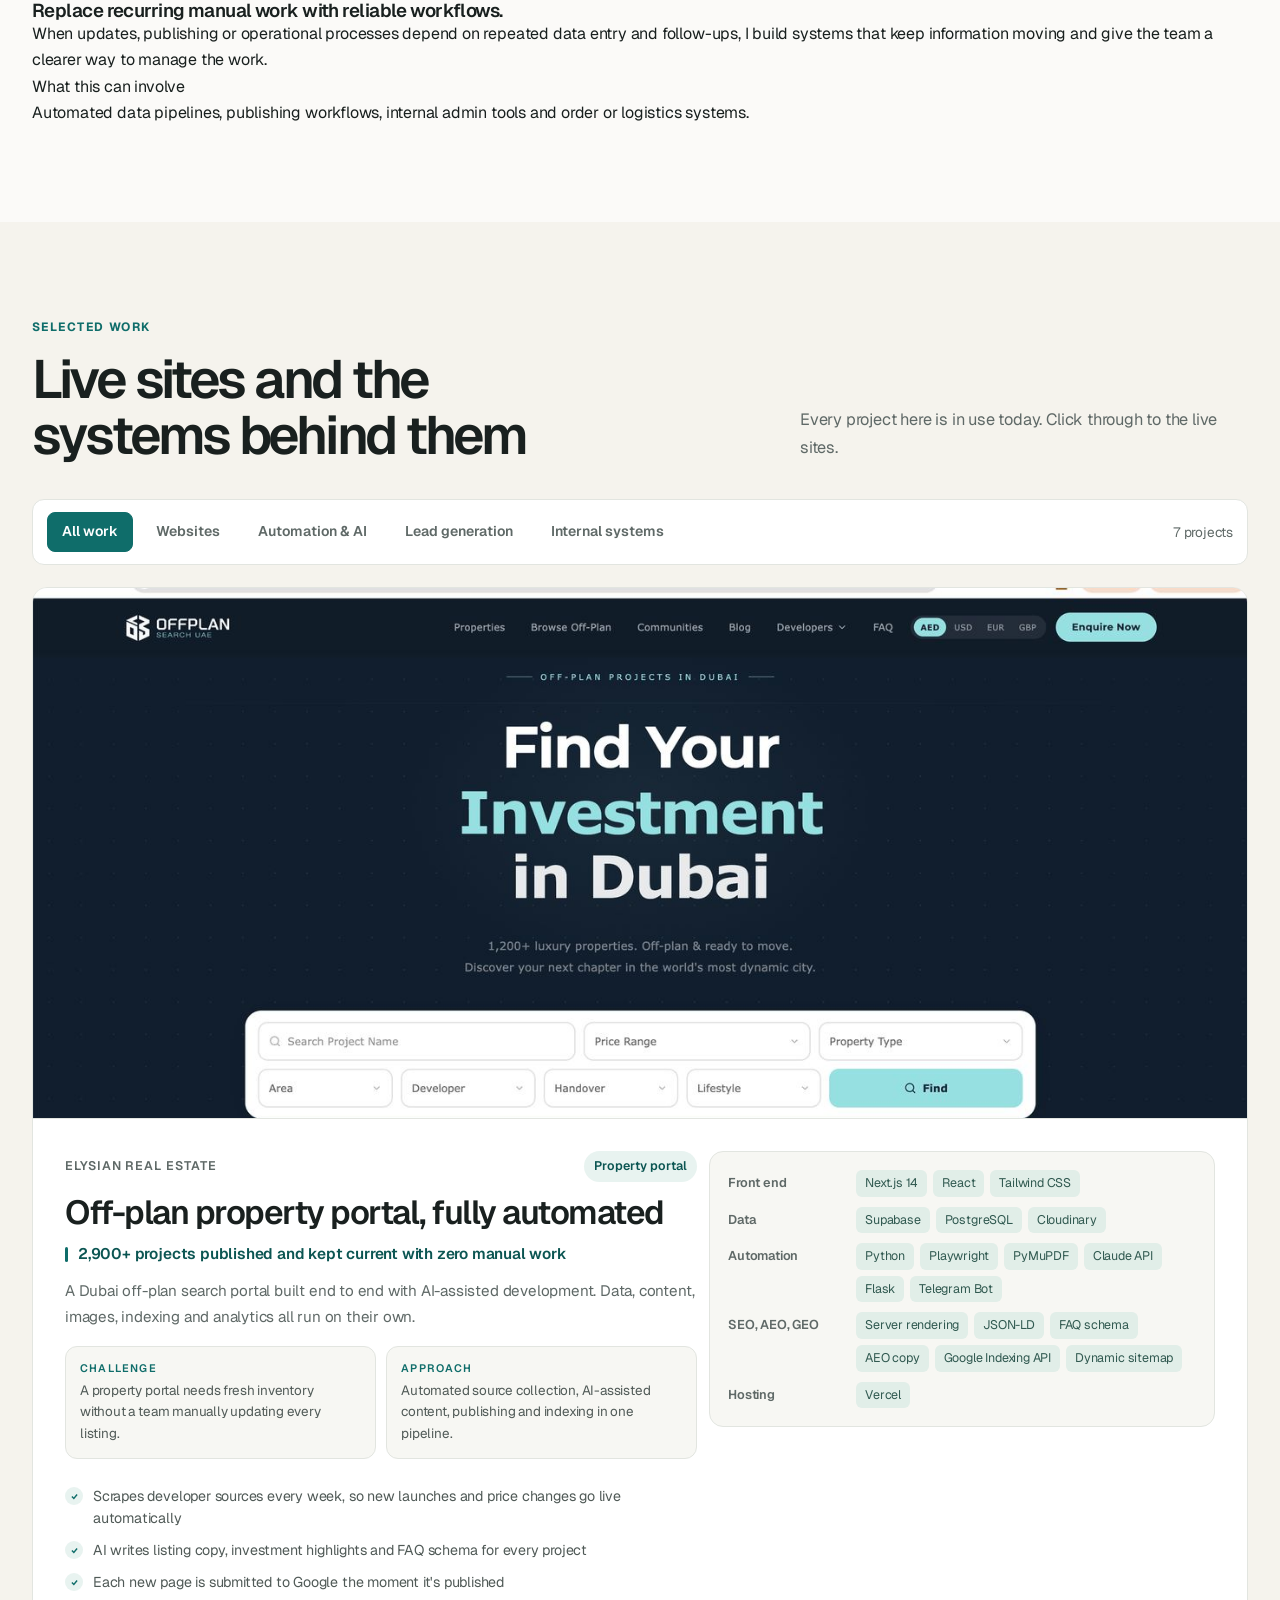
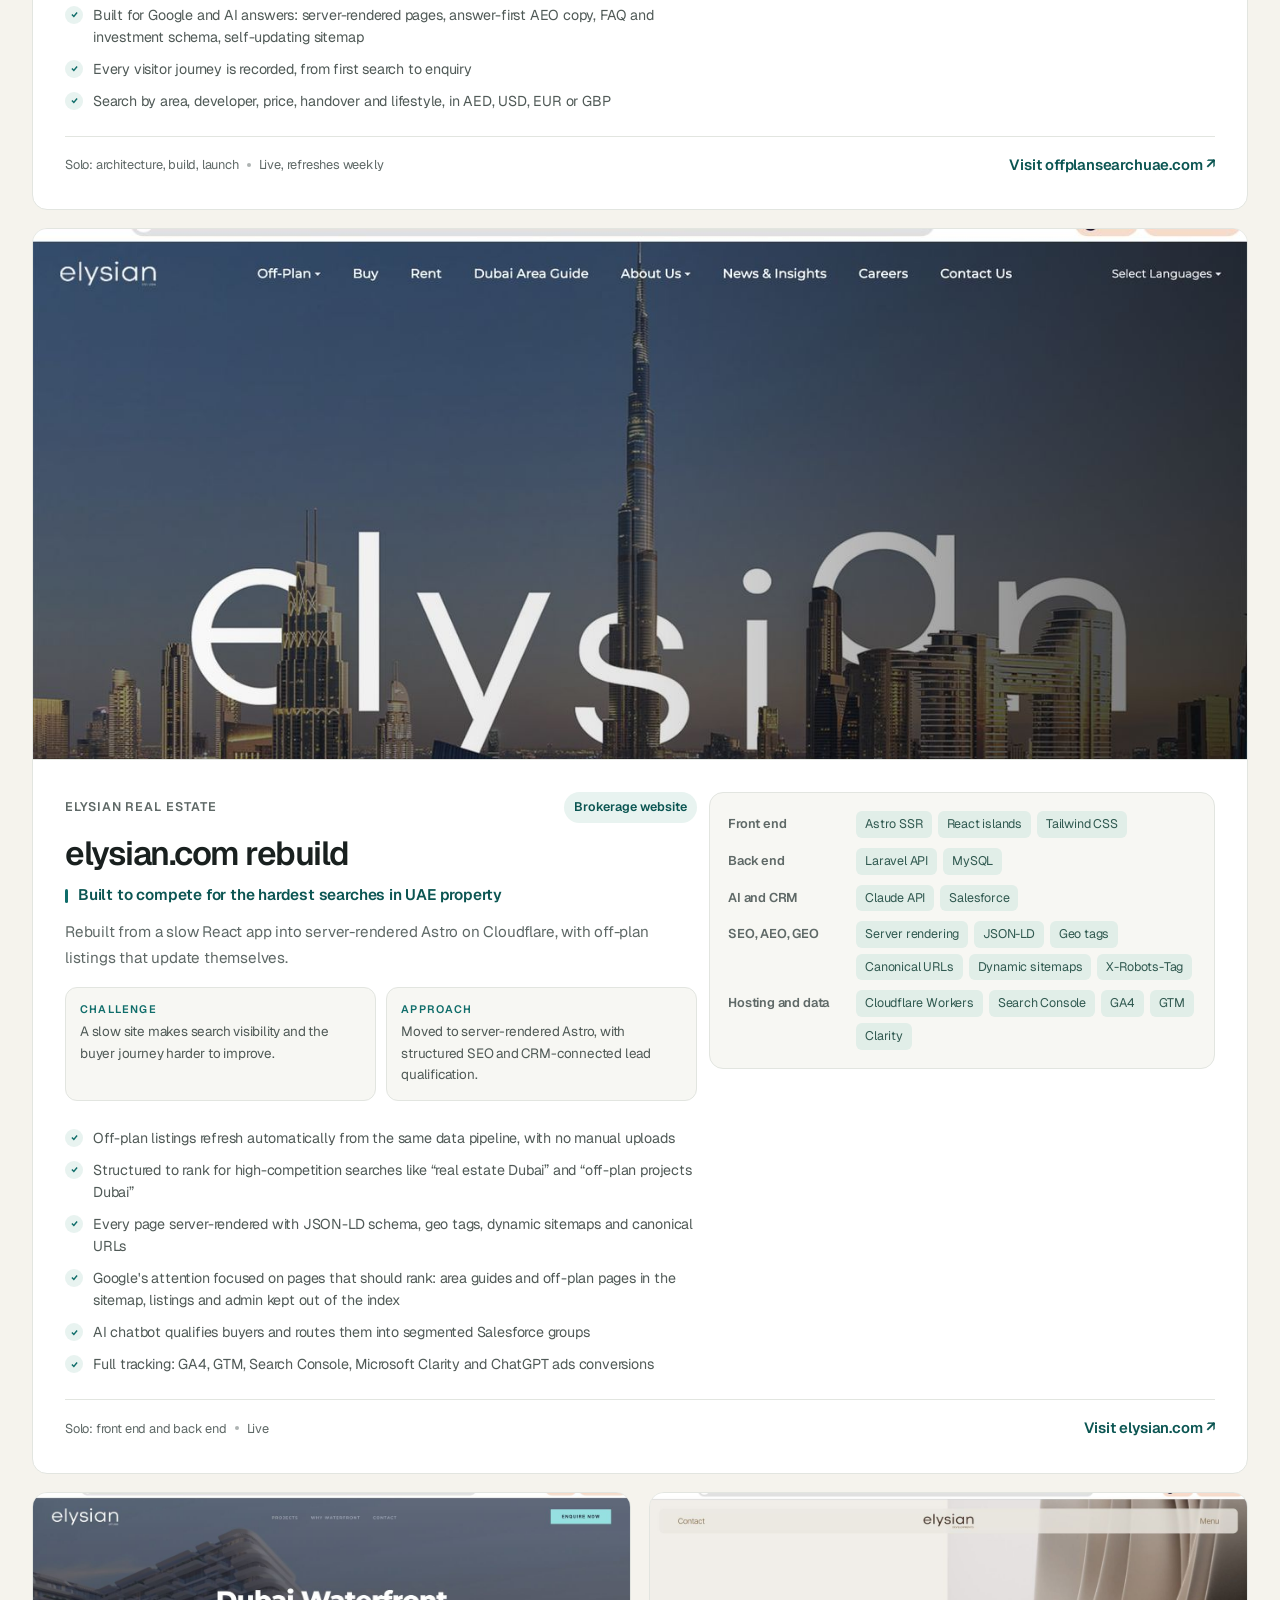
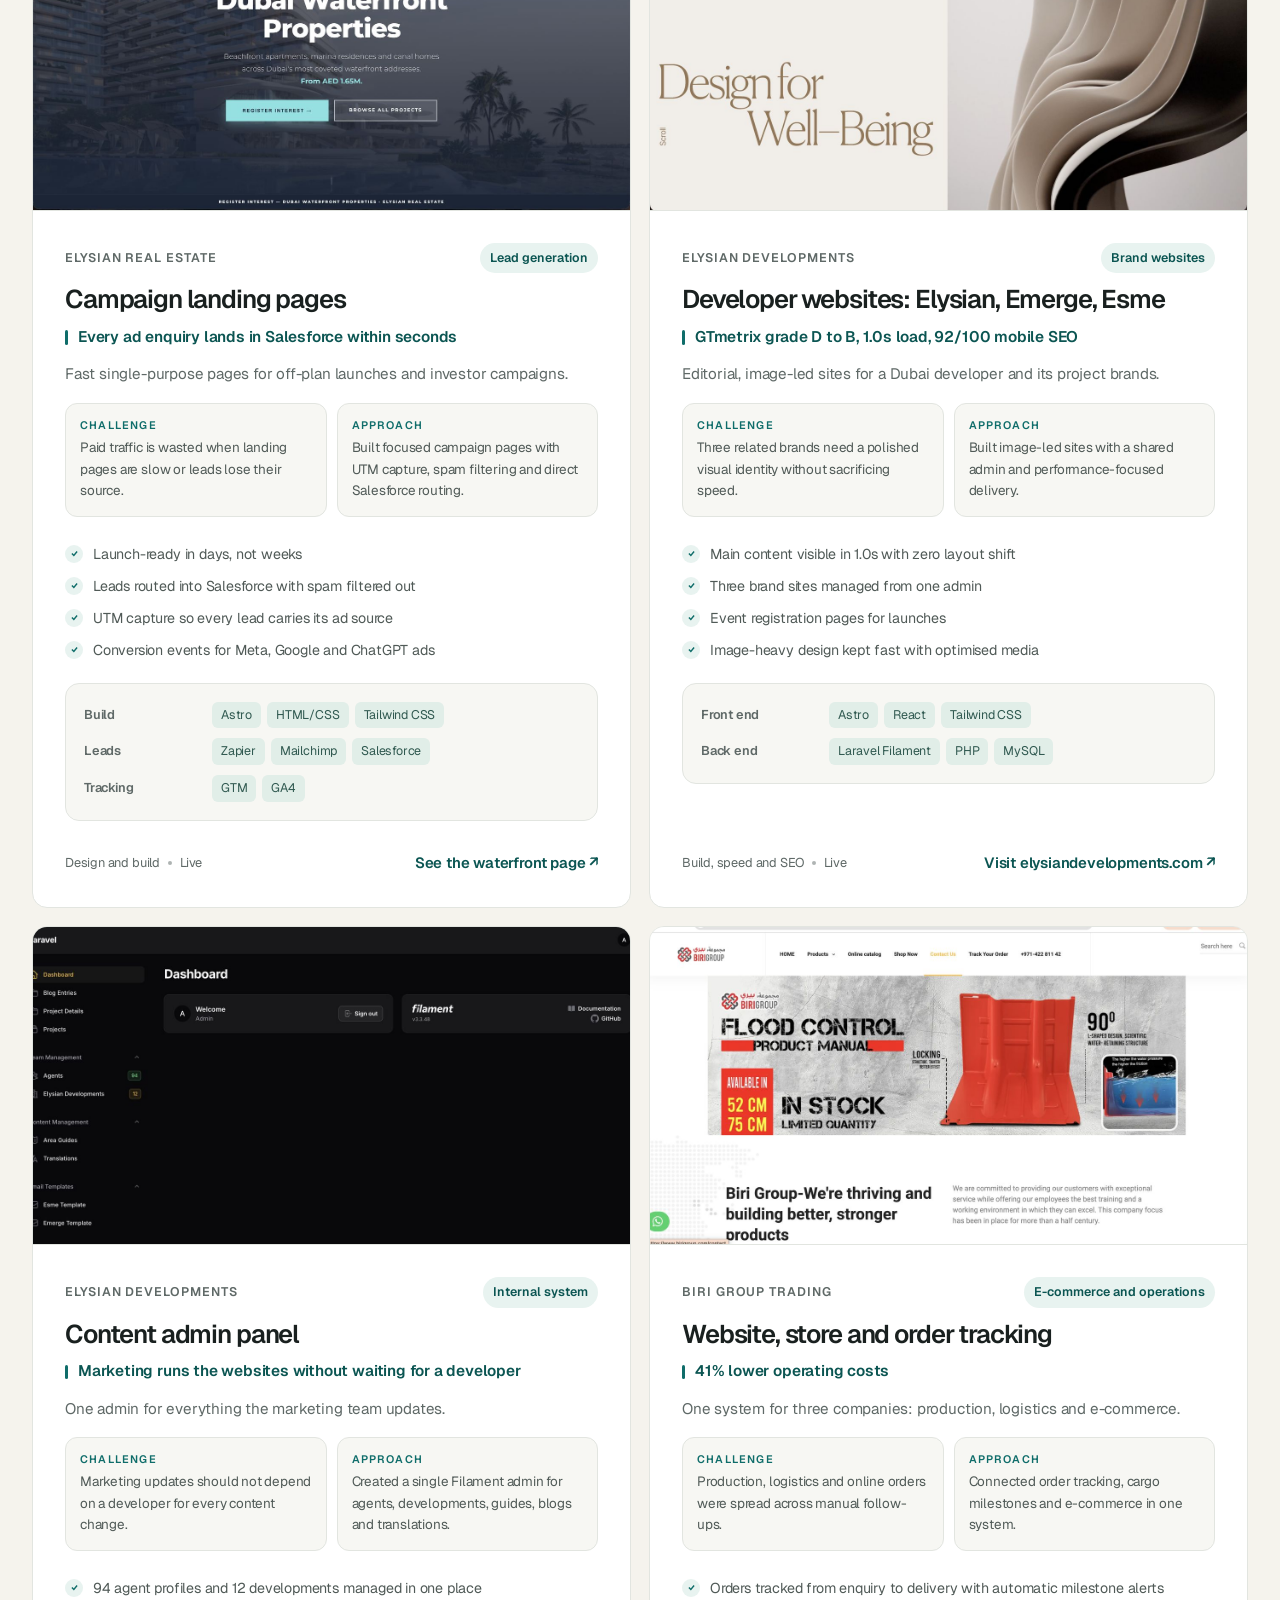
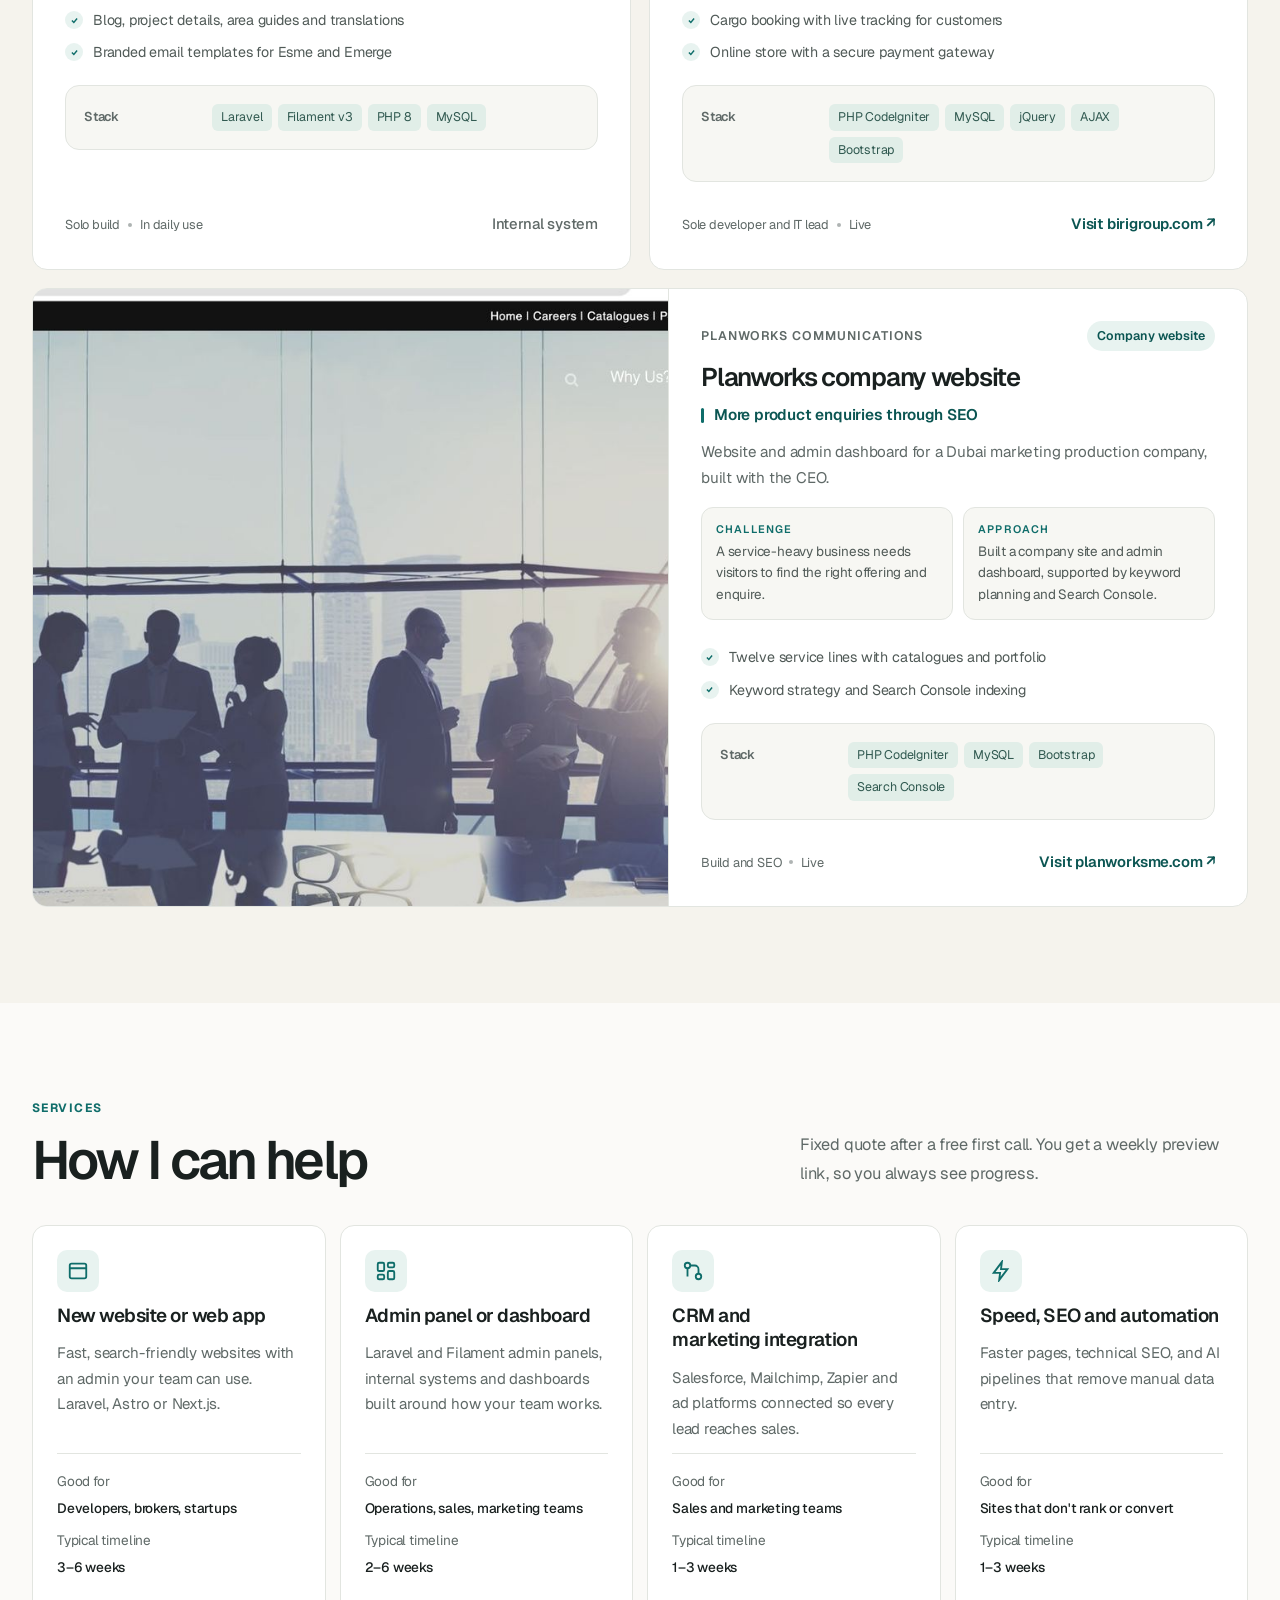
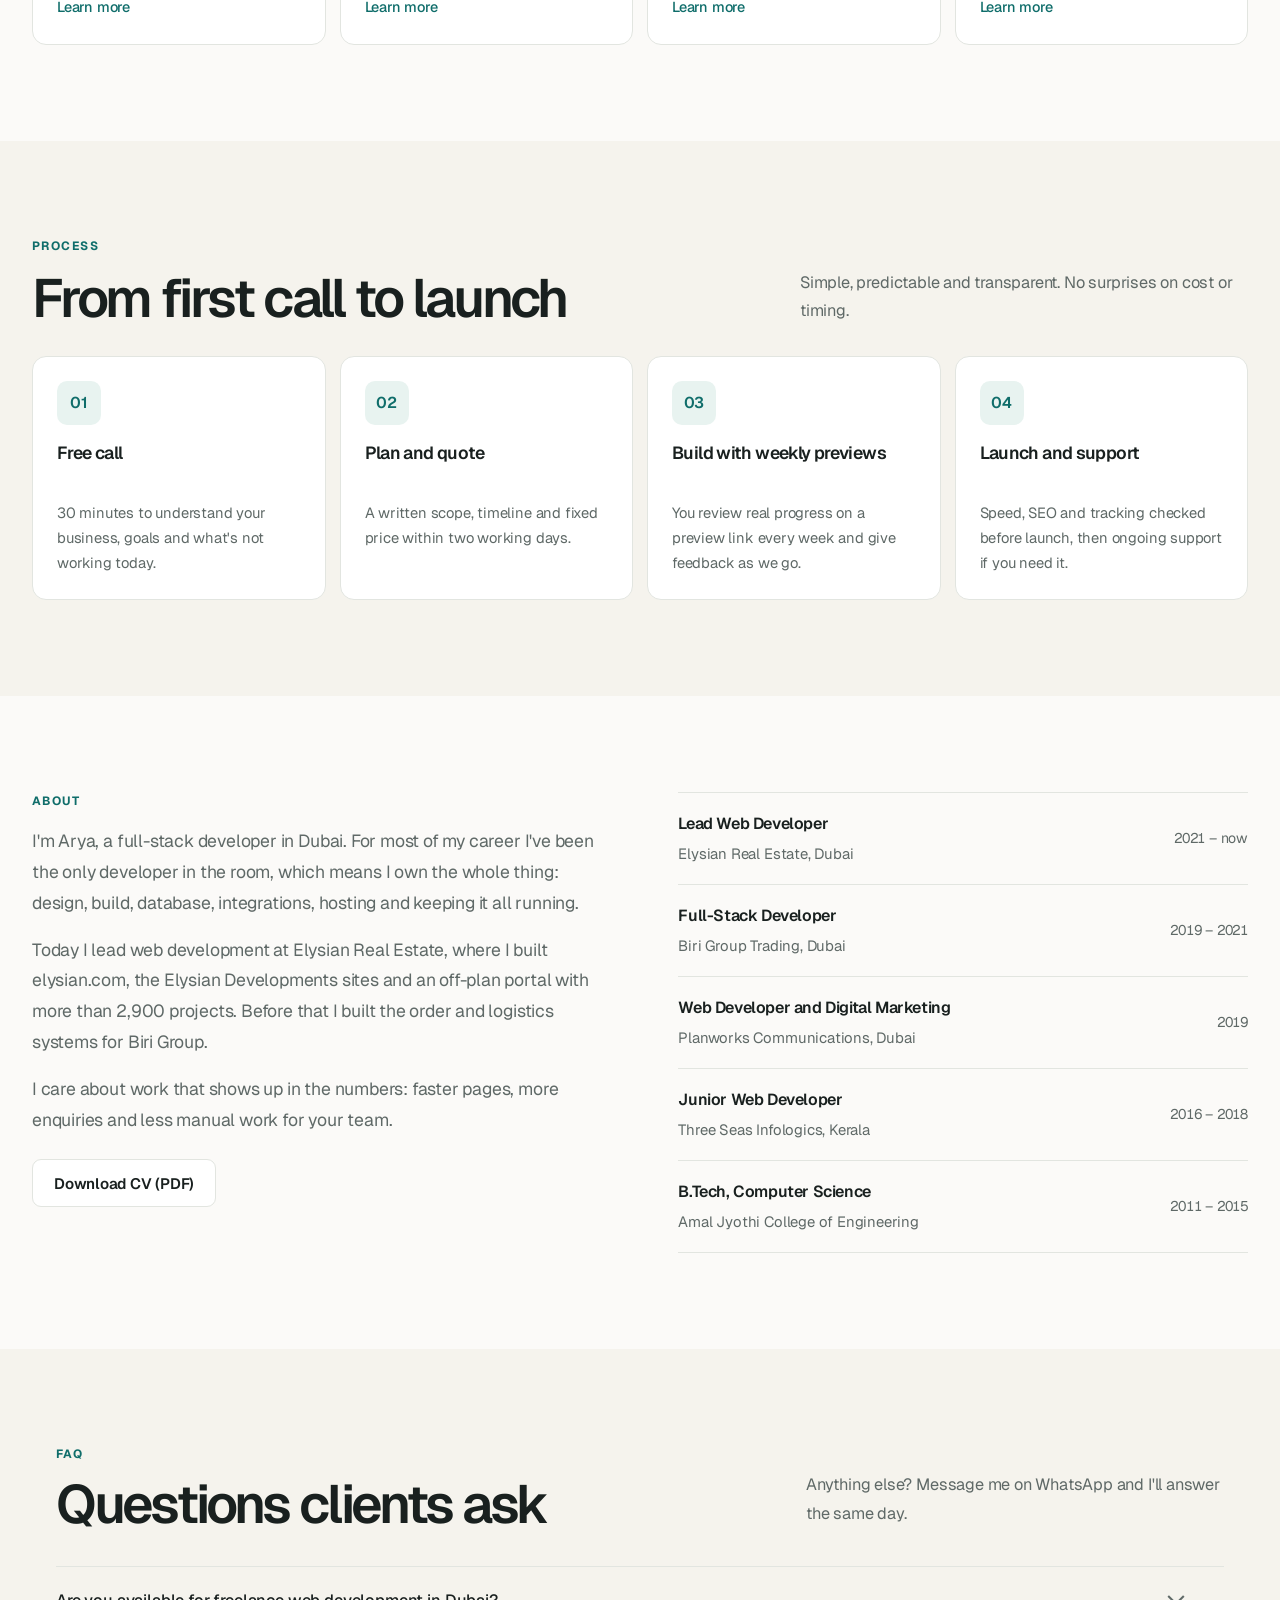
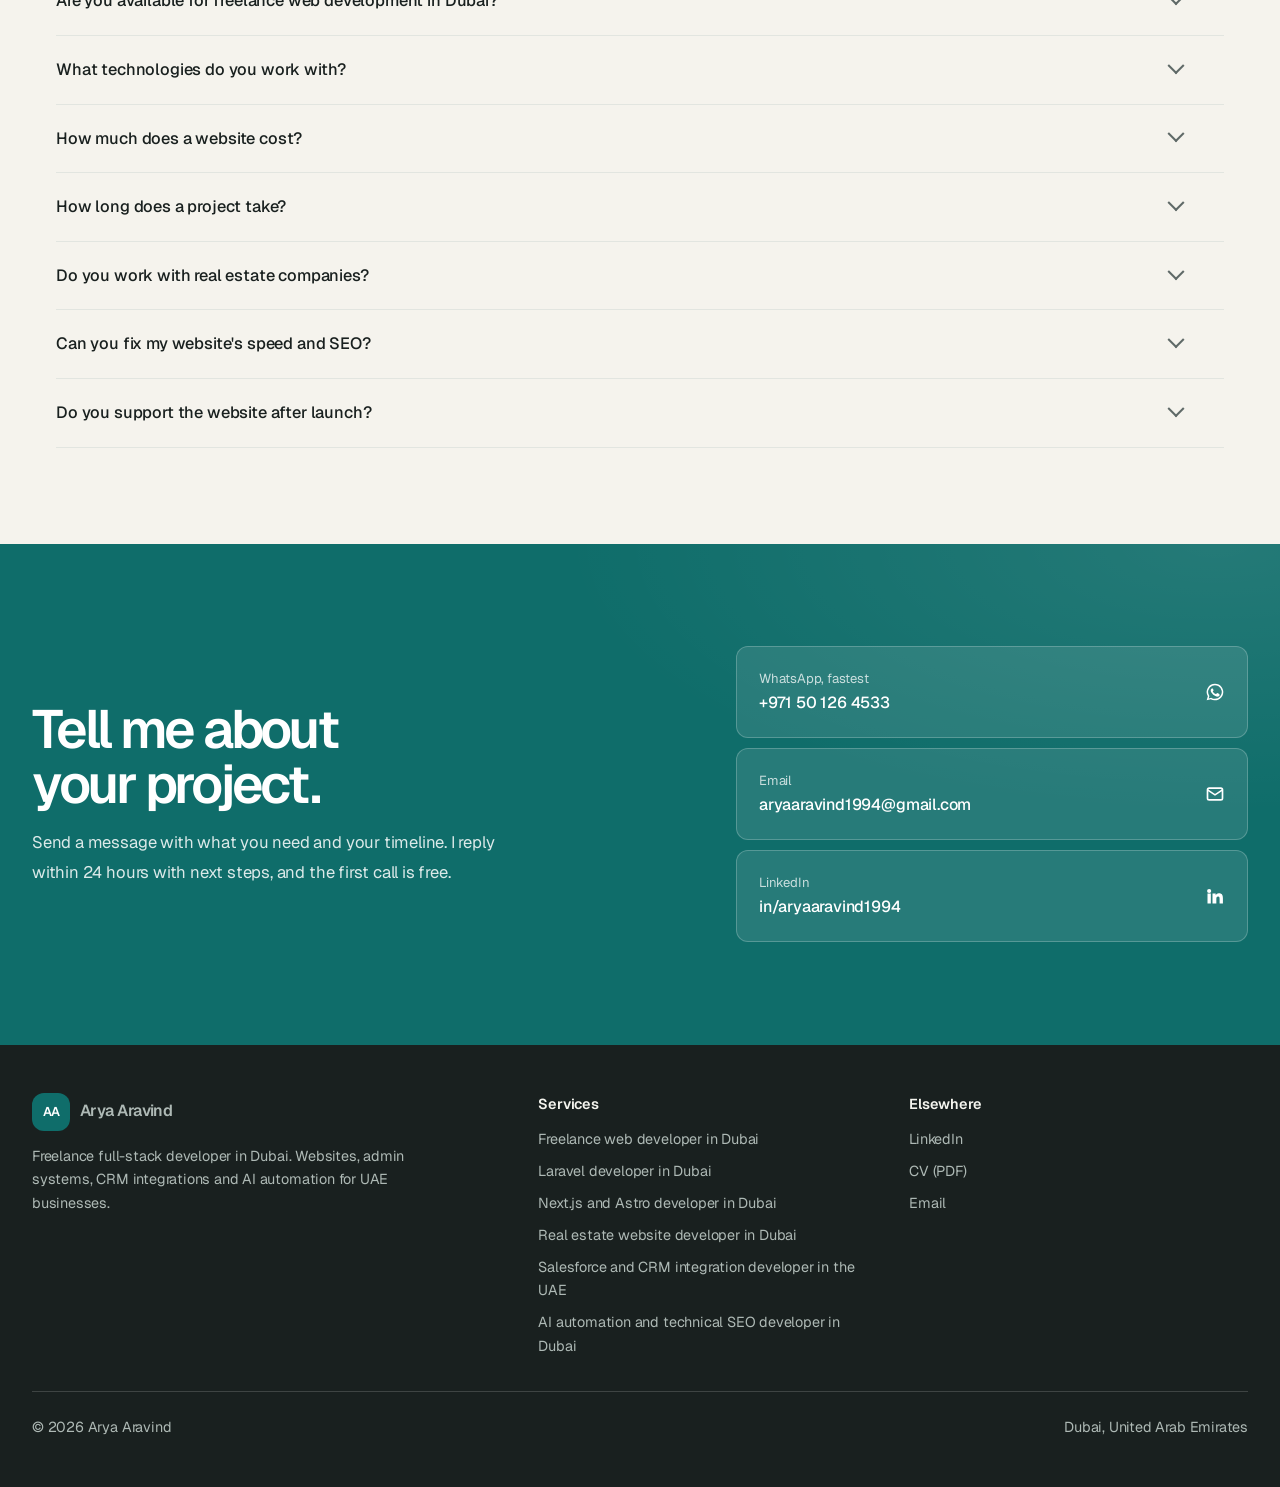
==== commit 9b77a8d8: "Replace vanity metrics with practical business outcomes" ====
--- a/index.html
+++ b/index.html
@@ -30,7 +30,7 @@
 <link rel="preconnect" href="https://fonts.googleapis.com">
 <link rel="preconnect" href="https://fonts.gstatic.com" crossorigin>
 <link rel="stylesheet" href="https://fonts.googleapis.com/css2?family=Geist:wght@400;500;600&display=swap">
-<link rel="stylesheet" href="assets/site.css?v=20261022-faq-alignment">
+<link rel="stylesheet" href="assets/site.css?v=20261022-business-outcomes">
 <script type="application/ld+json">{"@context": "https://schema.org", "@graph": [{"@type": "WebSite", "@id": "https://aryaaravind.com/#site", "url": "https://aryaaravind.com/", "name": "Arya Aravind", "inLanguage": "en"}, {"@type": "Person", "@id": "https://aryaaravind.com/#arya", "name": "Arya Aravind", "url": "https://aryaaravind.com/", "image": "https://aryaaravind.com/images/arya.png", "jobTitle": "Full-Stack Web Developer", "description": "Freelance full-stack web developer in Dubai with 8+ years building websites, admin systems and CRM integrations for UAE businesses.", "email": "mailto:aryaaravind1994@gmail.com", "telephone": "+971501264533", "address": {"@type": "PostalAddress", "addressLocality": "Dubai", "addressCountry": "AE"}, "worksFor": {"@type": "Organization", "name": "Elysian Real Estate", "url": "https://elysian.com"}, "alumniOf": {"@type": "CollegeOrUniversity", "name": "Amal Jyothi College of Engineering"}, "knowsLanguage": ["English", "Hindi", "Malayalam"], "knowsAbout": ["Laravel", "PHP", "Filament", "Next.js", "Astro", "React", "Python", "MySQL", "PostgreSQL", "Supabase", "Salesforce integration", "Technical SEO", "Core Web Vitals", "Claude API", "AI automation", "Real estate websites"], "sameAs": ["https://www.linkedin.com/in/aryaaravind1994", "https://github.com/arya-git-25"]}, {"@type": "ProfessionalService", "@id": "https://aryaaravind.com/#service", "name": "Arya Aravind, Freelance Web Developer", "url": "https://aryaaravind.com/", "image": "https://aryaaravind.com/images/og.png", "description": "Freelance web development in Dubai: websites, Laravel admin panels, Next.js portals, Salesforce integrations, AI automation and technical SEO.", "founder": {"@id": "https://aryaaravind.com/#arya"}, "email": "aryaaravind1994@gmail.com", "telephone": "+971501264533", "address": {"@type": "PostalAddress", "addressLocality": "Dubai", "addressCountry": "AE"}, "areaServed": [{"@type": "City", "name": "Dubai"}, {"@type": "Country", "name": "United Arab Emirates"}, {"@type": "Place", "name": "GCC"}], "knowsLanguage": ["en", "hi", "ml"], "hasOfferCatalog": {"@type": "OfferCatalog", "name": "Web development services", "itemListElement": [{"@type": "Offer", "itemOffered": {"@type": "Service", "name": "Freelance web developer in Dubai", "url": "https://aryaaravind.com/freelance-web-developer-dubai/"}}, {"@type": "Offer", "itemOffered": {"@type": "Service", "name": "Laravel developer in Dubai", "url": "https://aryaaravind.com/laravel-developer-dubai/"}}, {"@type": "Offer", "itemOffered": {"@type": "Service", "name": "Next.js and Astro developer in Dubai", "url": "https://aryaaravind.com/nextjs-developer-dubai/"}}, {"@type": "Offer", "itemOffered": {"@type": "Service", "name": "Real estate website developer in Dubai", "url": "https://aryaaravind.com/real-estate-website-developer-dubai/"}}, {"@type": "Offer", "itemOffered": {"@type": "Service", "name": "Salesforce and CRM integration developer in the UAE", "url": "https://aryaaravind.com/salesforce-integration-developer-uae/"}}, {"@type": "Offer", "itemOffered": {"@type": "Service", "name": "AI automation and technical SEO developer in Dubai", "url": "https://aryaaravind.com/ai-automation-developer-dubai/"}}]}}, {"@type": "FAQPage", "mainEntity": [{"@type": "Question", "name": "Are you available for freelance web development in Dubai?", "acceptedAnswer": {"@type": "Answer", "text": "Yes. I take on freelance and contract projects, and I'm open to full-time roles. I'm based in Dubai and work with clients across the UAE, the GCC and abroad."}}, {"@type": "Question", "name": "What technologies do you work with?", "acceptedAnswer": {"@type": "Answer", "text": "Laravel and PHP (including Filament), Next.js, Astro, React, Python, MySQL, PostgreSQL and Supabase, Salesforce, Cloudflare and Vercel, and the Claude API for AI automation."}}, {"@type": "Question", "name": "How much does a website cost?", "acceptedAnswer": {"@type": "Answer", "text": "It depends on scope. After a free 30-minute call I send a fixed quote with a timeline, so you know the cost before work starts."}}, {"@type": "Question", "name": "How long does a project take?", "acceptedAnswer": {"@type": "Answer", "text": "Most websites take 3 to 6 weeks, admin panels 2 to 6 weeks, and integrations or speed fixes 1 to 3 weeks. You see progress on a preview link every week."}}, {"@type": "Question", "name": "Do you work with real estate companies?", "acceptedAnswer": {"@type": "Answer", "text": "Yes. I've spent four years building for Dubai real estate: developer sites, an off-plan portal with 2,900+ projects, campaign pages and Salesforce lead routing."}}, {"@type": "Question", "name": "Can you fix my website's speed and SEO?", "acceptedAnswer": {"@type": "Answer", "text": "Yes. I audit Core Web Vitals, indexing, schema and sitemaps, then fix issues in order of impact. Elysian Developments went from GTmetrix grade D to B with a 1.0s load."}}, {"@type": "Question", "name": "Do you support the website after launch?", "acceptedAnswer": {"@type": "Answer", "text": "Yes. I offer ongoing support for hosting, security, updates and new features."}}]}]}</script>
 </head>
 <body>
@@ -40,7 +40,7 @@
     <a class="logo" href="./"><span>AA</span>Arya Aravind</a>
     <ul class="menu">
       <li><a href="#work">Work</a></li>
-      <li><a href="#results">Results</a></li>
+      <li><a href="#results">How I help</a></li>
       <li><a href="#services">Services</a></li>
       <li><a href="#about">About</a></li>
       <li><a href="#faq">FAQ</a></li>
@@ -82,10 +82,44 @@
 <section class="section" id="results">
   <div class="wrap">
     <div class="head">
-      <div><span class="kicker">Results</span><h2>What changed for the businesses I work with</h2></div>
-      <p>Clear outcomes, each with how it was measured. Websites are only worth it if they bring in visitors, keep them and turn them into enquiries.</p>
-    </div>
-    <div class="results"><article class="result"><span class="num">1.0s</span><h3>Pages load in about one second</h3><p>Slow pages lose visitors before they see anything. Elysian Developments now shows its main content in 1.0s with zero layout shift.</p><p class="proof">GTmetrix grade D → B, LCP 1.0s, CLS 0</p></article><article class="result"><span class="num">2,900+</span><h3>Project pages that keep themselves up to date</h3><p>A weekly scrape brings in new launches and price changes. Each page is written by AI, published and sent to Google with no manual work.</p><p class="proof">offplansearchuae.com, weekly automated pipeline</p></article><article class="result"><span class="num">92/100</span><h3>Mobile SEO score</h3><p>Most property searches happen on phones. Pages are built with clean structure, schema and metadata so search engines understand them.</p><p class="proof">Google PageSpeed Insights, mobile</p></article><article class="result"><span class="num">24/7</span><h3>Every enquiry answered and qualified</h3><p>An AI assistant on elysian.com replies instantly, asks the right questions and sends the lead to the right Salesforce group.</p><p class="proof">Claude API + Salesforce</p></article><article class="result"><span class="num">0</span><h3>Manual steps to get a lead into the CRM</h3><p>Forms, ads and chat route straight into Salesforce, with spam filtered out, so sales can call back while the buyer is still interested.</p><p class="proof">Zapier, Mailchimp, Salesforce</p></article><article class="result"><span class="num">41%</span><h3>Lower operating costs</h3><p>An order, production and cargo tracking system replaced manual follow-ups across three companies.</p><p class="proof">Biri Group Trading</p></article></div>
+      <div><span class="kicker">Business outcomes</span><h2>Solve the bottleneck, not chase the metric.</h2></div>
+      <p>A score only matters when it improves a customer’s experience or the way a team works. I focus on helping people find and choose your business, keeping enquiries moving, and removing avoidable manual work.</p>
+    </div>
+    <div class="outcome-list">
+      <article class="outcome-row">
+        <div class="outcome-type"><span>Visibility &amp; conversion</span></div>
+        <div class="outcome-main">
+          <h3>Help the right customers find you — and take action.</h3>
+          <p>Your site needs to do more than look good. It should explain what you offer, load reliably, make the next step obvious and give search engines a clear understanding of each page.</p>
+        </div>
+        <div class="outcome-scope">
+          <span>What this can involve</span>
+          <p>Search-ready websites, technical SEO, focused campaign pages, performance improvements and useful conversion tracking.</p>
+        </div>
+      </article>
+      <article class="outcome-row">
+        <div class="outcome-type"><span>Lead handoff</span></div>
+        <div class="outcome-main">
+          <h3>Keep enquiries moving to the right person.</h3>
+          <p>Forms, ads, chat and your CRM should work as one process. I connect the handoffs so a lead’s source and context are retained, and your team doesn’t have to copy details between tools.</p>
+        </div>
+        <div class="outcome-scope">
+          <span>What this can involve</span>
+          <p>Salesforce integrations, lead qualification, source tracking, spam filtering and automated routing.</p>
+        </div>
+      </article>
+      <article class="outcome-row">
+        <div class="outcome-type"><span>Operations</span></div>
+        <div class="outcome-main">
+          <h3>Replace recurring manual work with reliable workflows.</h3>
+          <p>When updates, publishing or operational processes depend on repeated data entry and follow-ups, I build systems that keep information moving and give the team a clearer way to manage the work.</p>
+        </div>
+        <div class="outcome-scope">
+          <span>What this can involve</span>
+          <p>Automated data pipelines, publishing workflows, internal admin tools and order or logistics systems.</p>
+        </div>
+      </article>
+    </div>
   </div>
 </section>
 
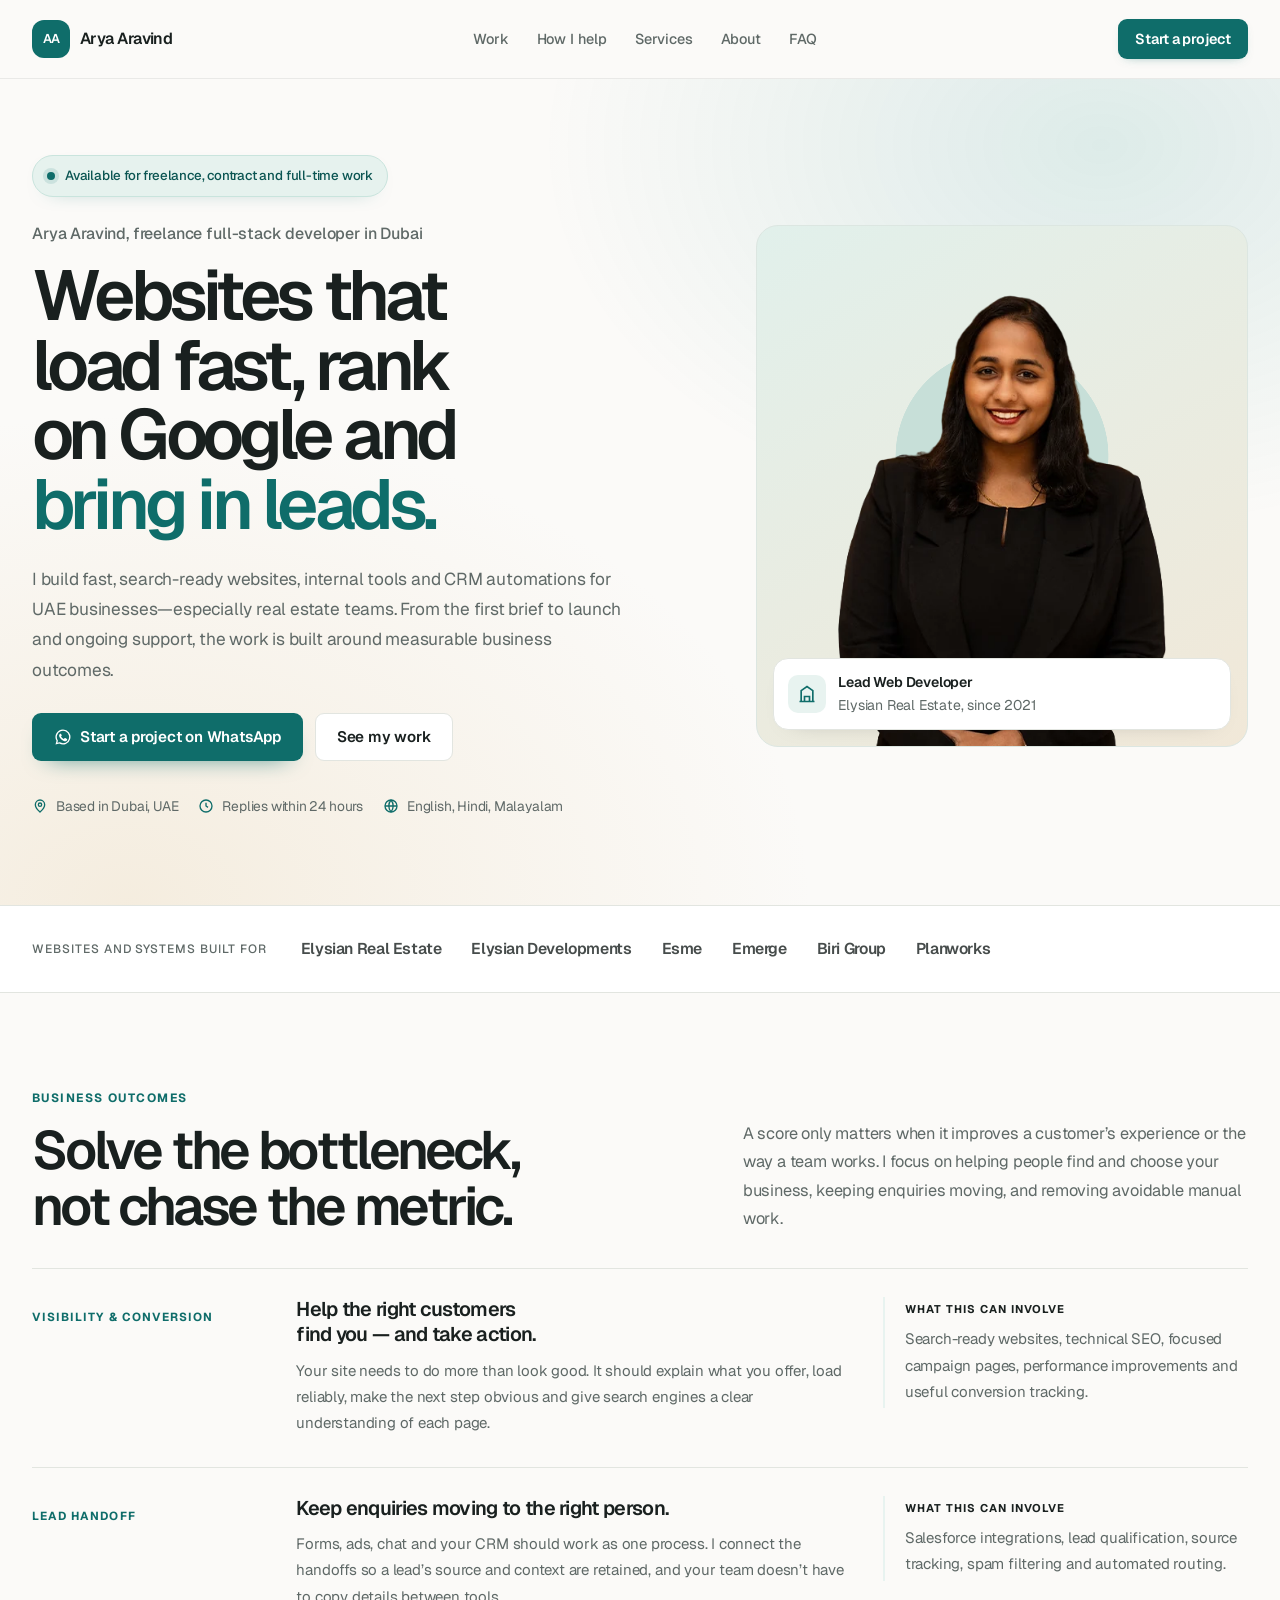
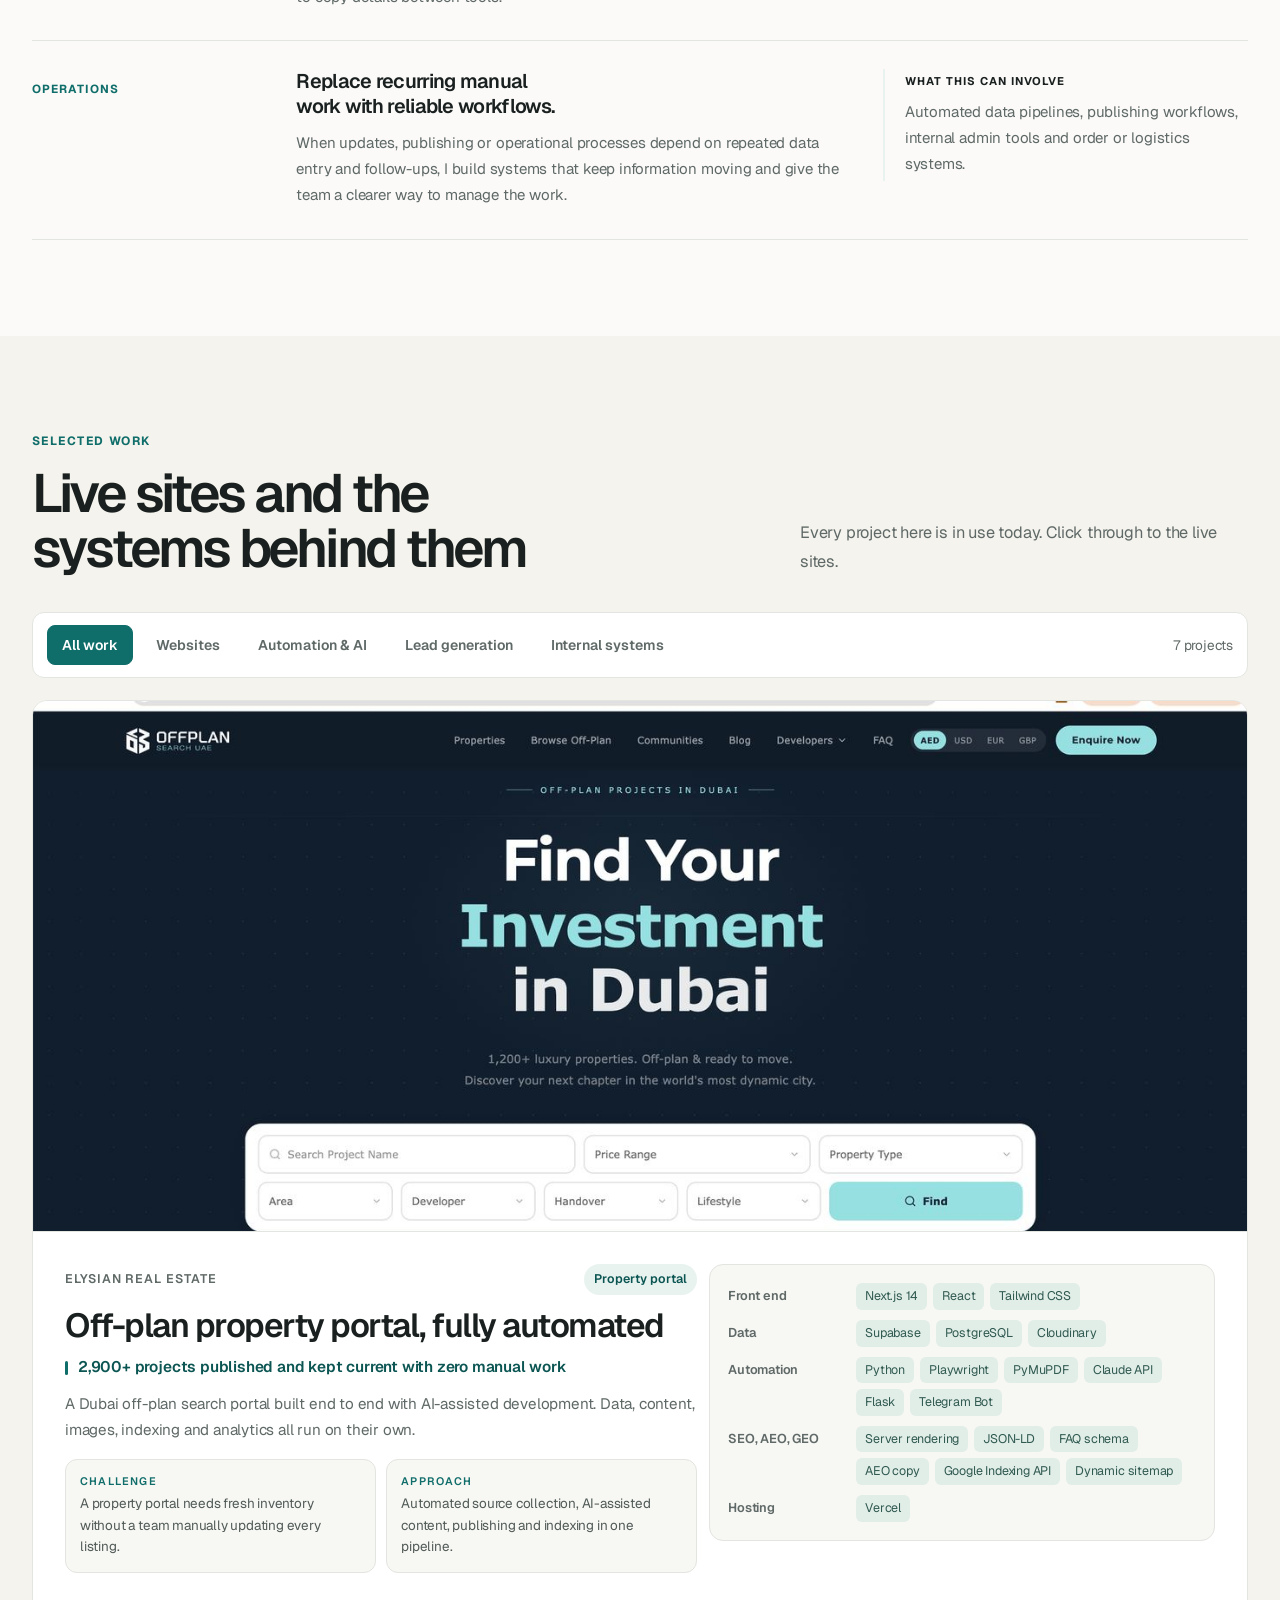
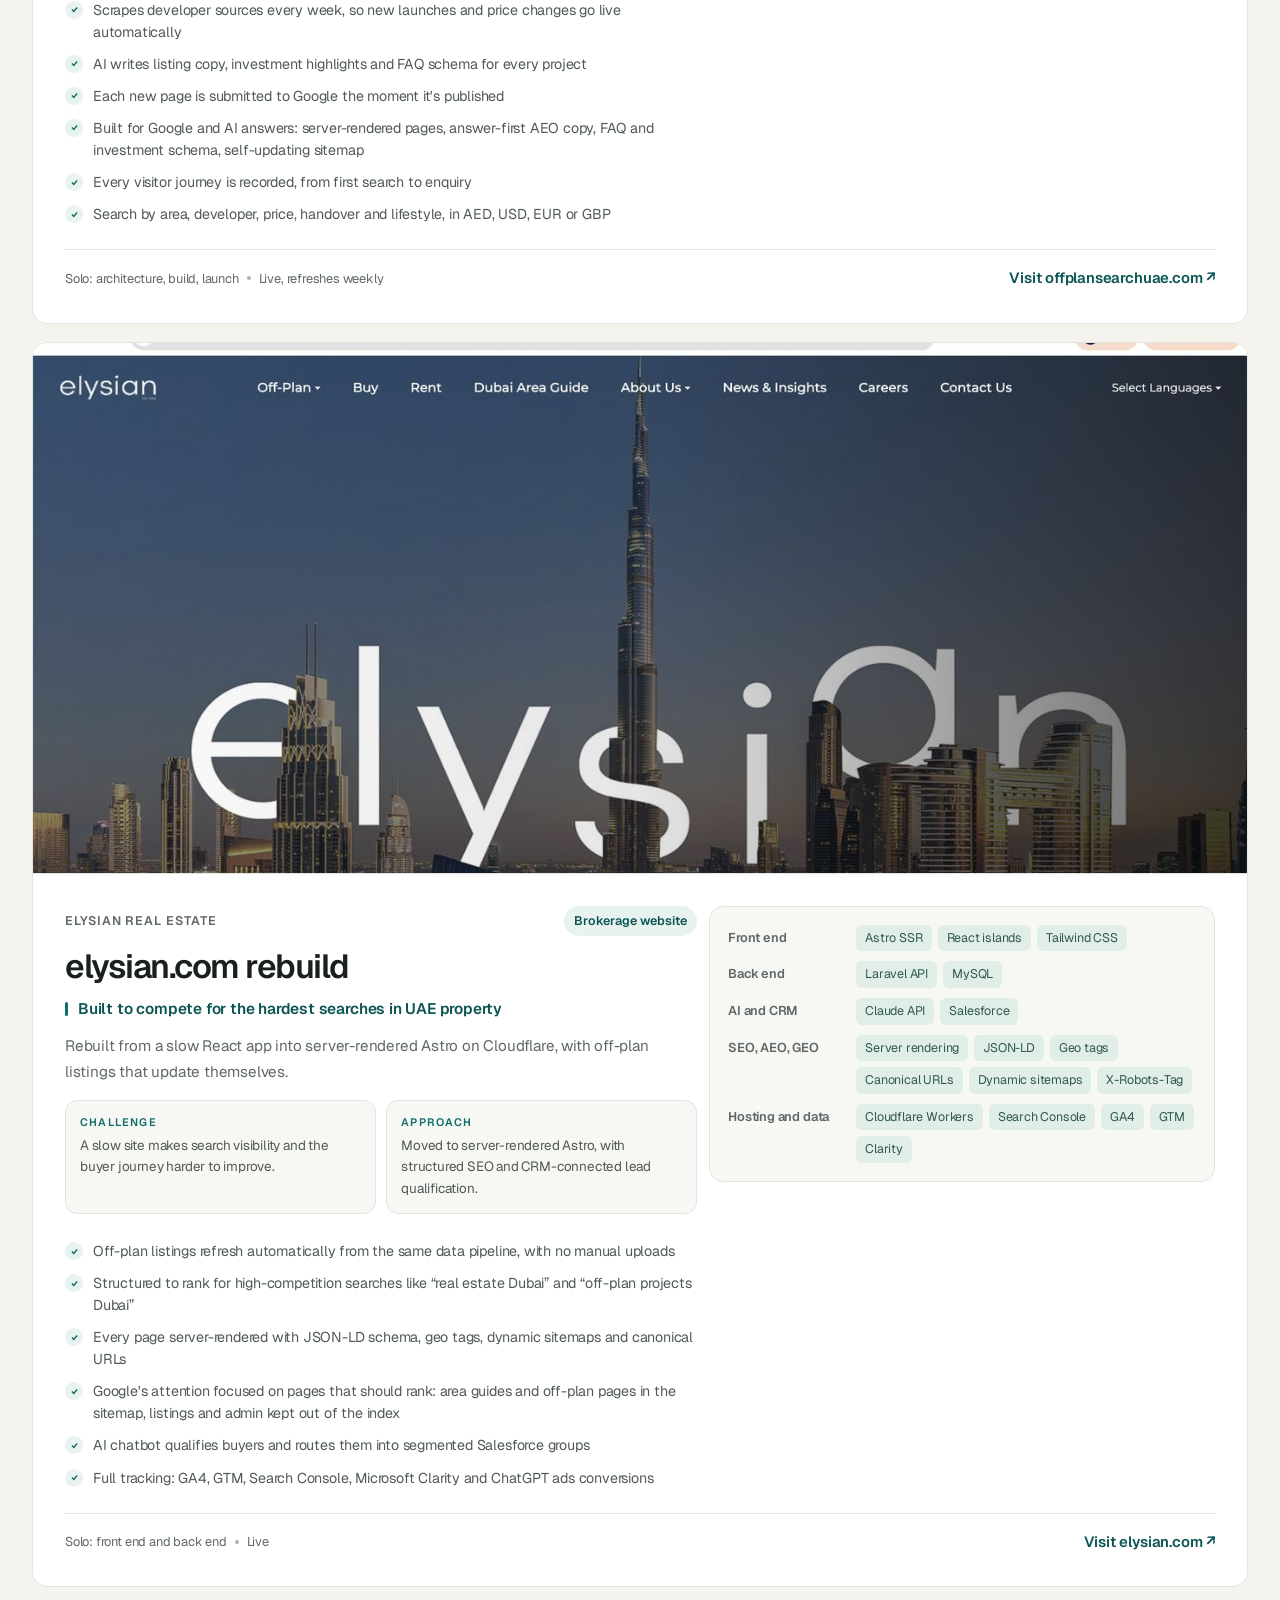
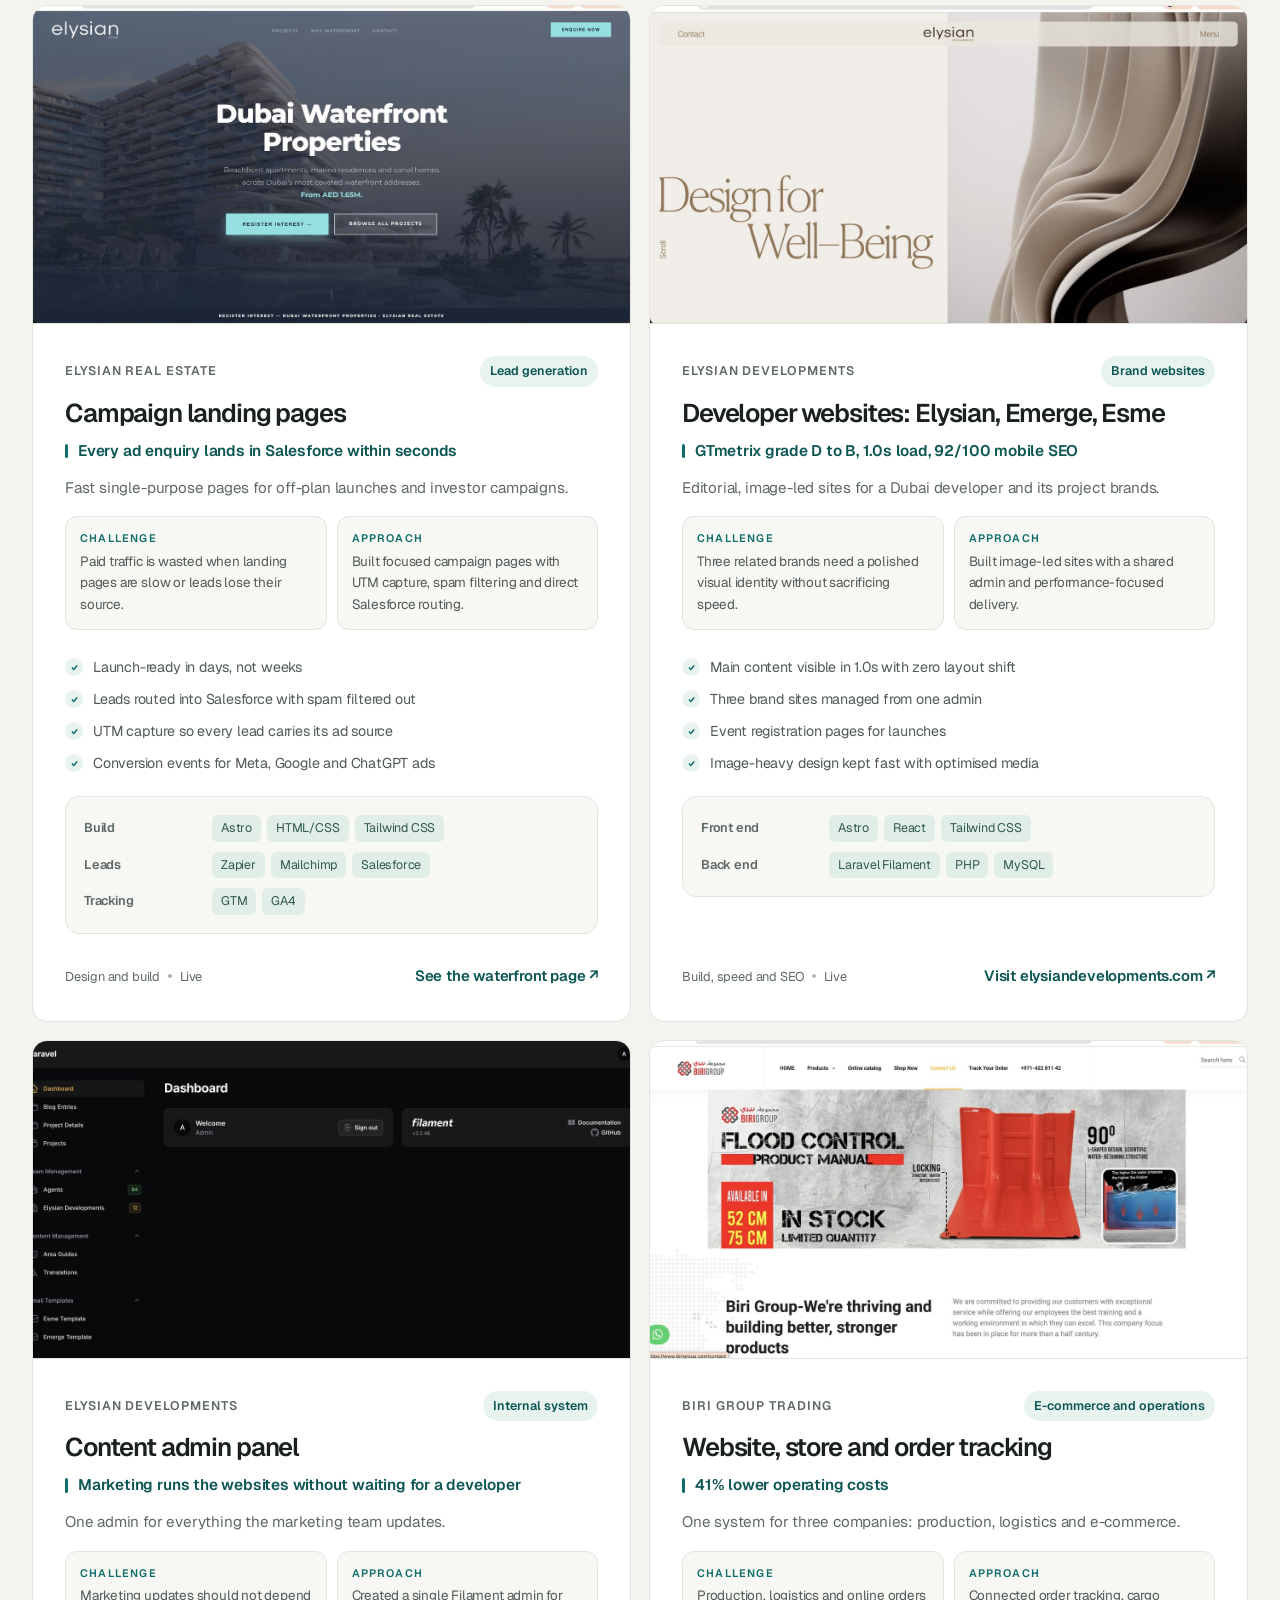
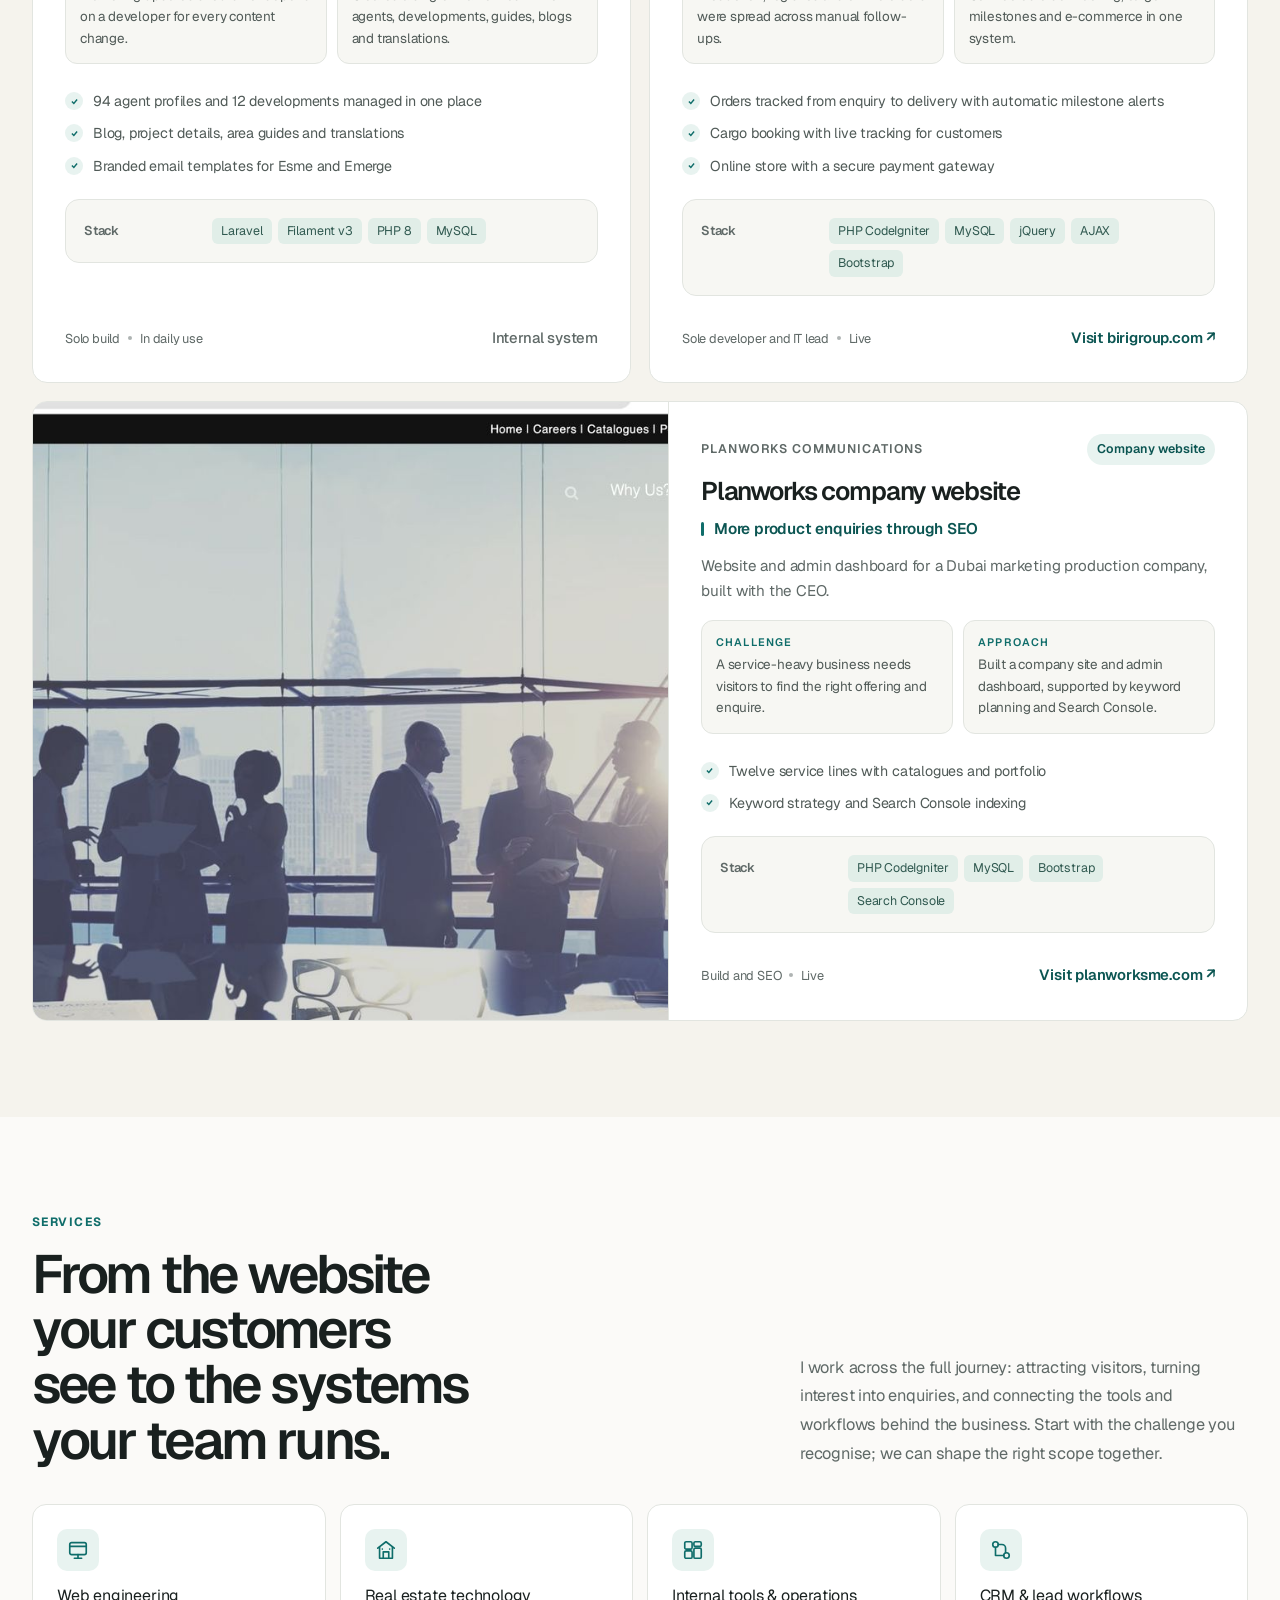
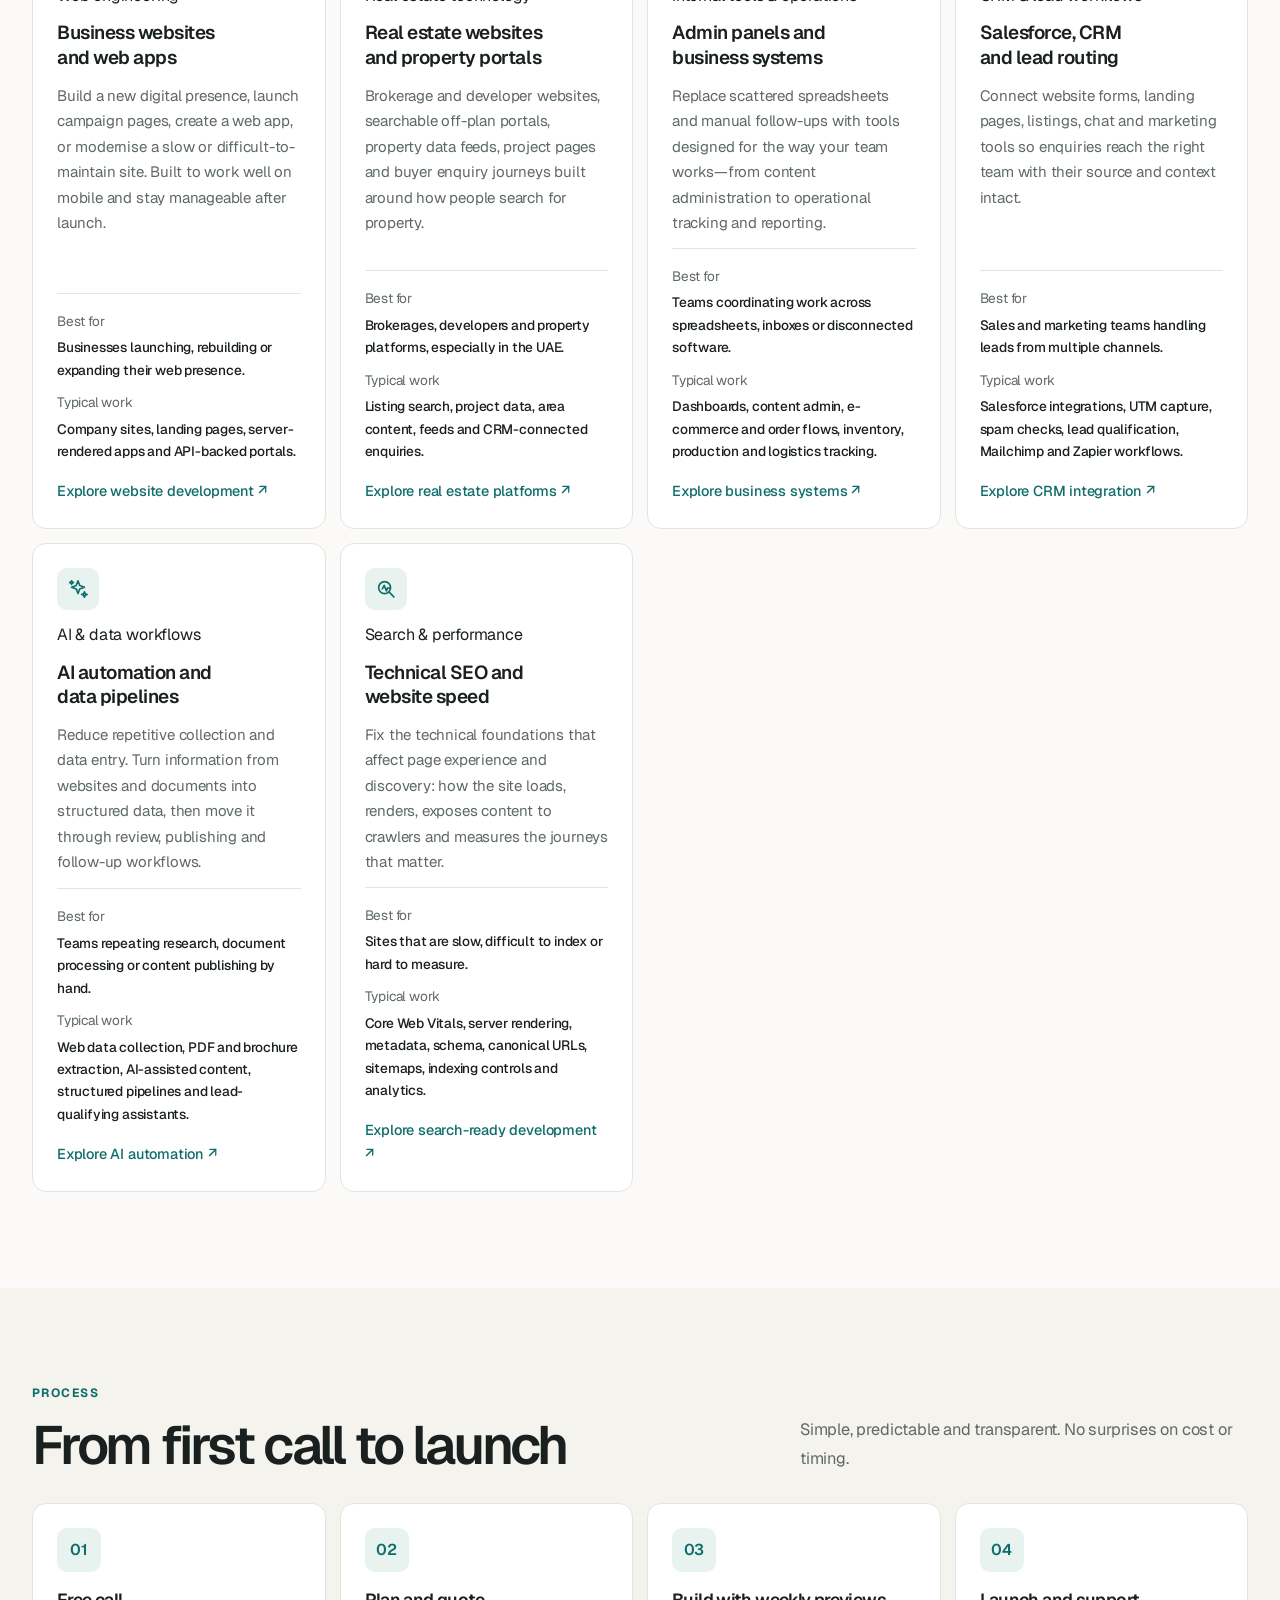
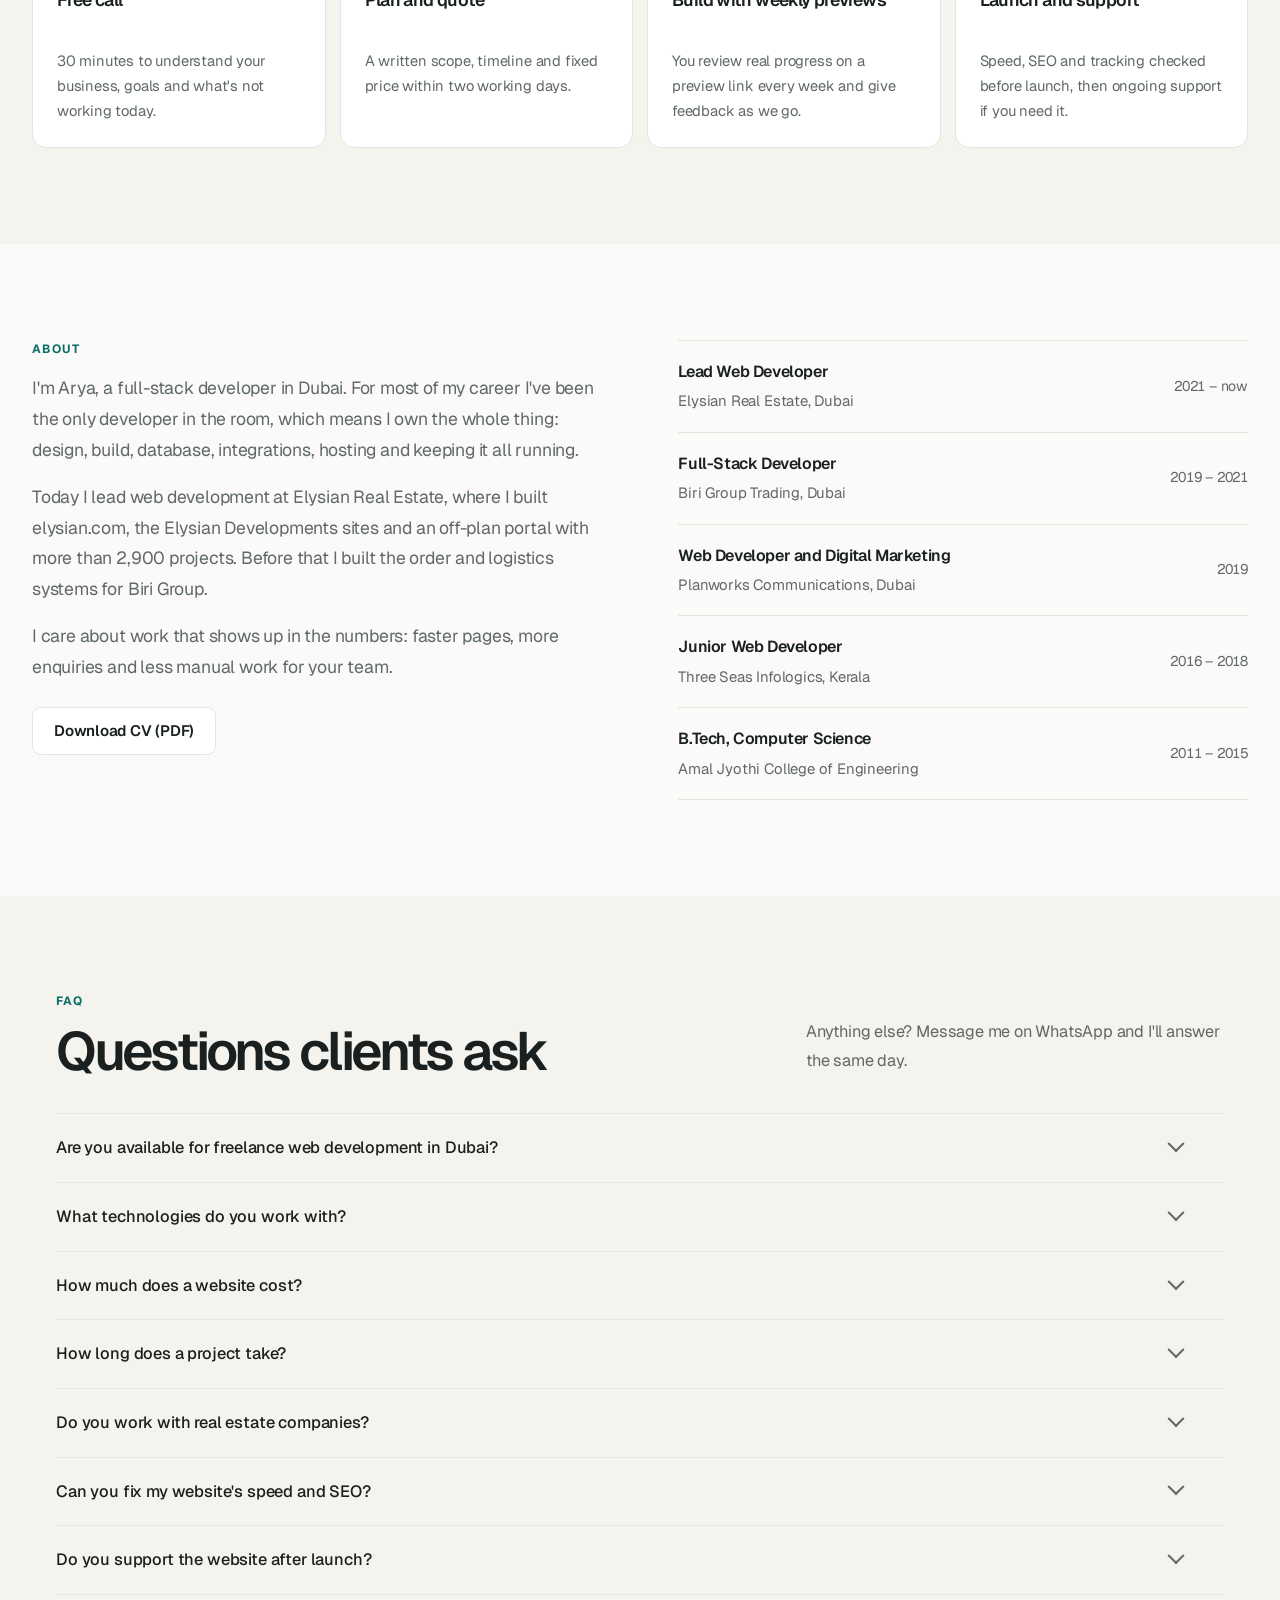
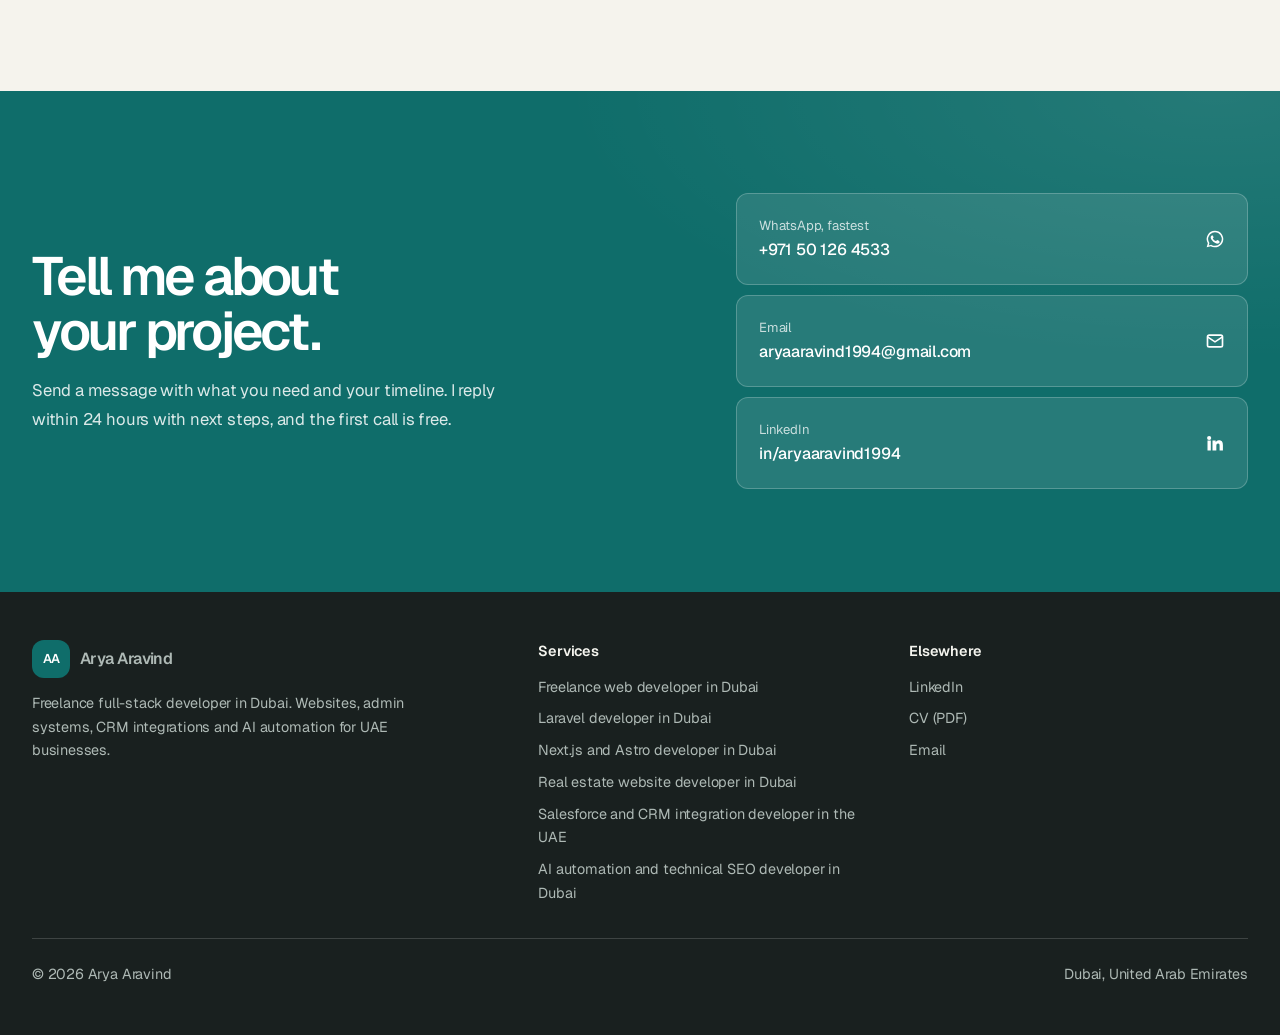
==== commit 92044eeb: "Rework Services around demonstrated business capabilities" ====
--- a/index.html
+++ b/index.html
@@ -30,7 +30,7 @@
 <link rel="preconnect" href="https://fonts.googleapis.com">
 <link rel="preconnect" href="https://fonts.gstatic.com" crossorigin>
 <link rel="stylesheet" href="https://fonts.googleapis.com/css2?family=Geist:wght@400;500;600&display=swap">
-<link rel="stylesheet" href="assets/site.css?v=20261022-business-outcomes">
+<link rel="stylesheet" href="assets/site.css?v=20261022-services-rework">
 <script type="application/ld+json">{"@context": "https://schema.org", "@graph": [{"@type": "WebSite", "@id": "https://aryaaravind.com/#site", "url": "https://aryaaravind.com/", "name": "Arya Aravind", "inLanguage": "en"}, {"@type": "Person", "@id": "https://aryaaravind.com/#arya", "name": "Arya Aravind", "url": "https://aryaaravind.com/", "image": "https://aryaaravind.com/images/arya.png", "jobTitle": "Full-Stack Web Developer", "description": "Freelance full-stack web developer in Dubai with 8+ years building websites, admin systems and CRM integrations for UAE businesses.", "email": "mailto:aryaaravind1994@gmail.com", "telephone": "+971501264533", "address": {"@type": "PostalAddress", "addressLocality": "Dubai", "addressCountry": "AE"}, "worksFor": {"@type": "Organization", "name": "Elysian Real Estate", "url": "https://elysian.com"}, "alumniOf": {"@type": "CollegeOrUniversity", "name": "Amal Jyothi College of Engineering"}, "knowsLanguage": ["English", "Hindi", "Malayalam"], "knowsAbout": ["Laravel", "PHP", "Filament", "Next.js", "Astro", "React", "Python", "MySQL", "PostgreSQL", "Supabase", "Salesforce integration", "Technical SEO", "Core Web Vitals", "Claude API", "AI automation", "Real estate websites"], "sameAs": ["https://www.linkedin.com/in/aryaaravind1994", "https://github.com/arya-git-25"]}, {"@type": "ProfessionalService", "@id": "https://aryaaravind.com/#service", "name": "Arya Aravind, Freelance Web Developer", "url": "https://aryaaravind.com/", "image": "https://aryaaravind.com/images/og.png", "description": "Freelance web development in Dubai: websites, Laravel admin panels, Next.js portals, Salesforce integrations, AI automation and technical SEO.", "founder": {"@id": "https://aryaaravind.com/#arya"}, "email": "aryaaravind1994@gmail.com", "telephone": "+971501264533", "address": {"@type": "PostalAddress", "addressLocality": "Dubai", "addressCountry": "AE"}, "areaServed": [{"@type": "City", "name": "Dubai"}, {"@type": "Country", "name": "United Arab Emirates"}, {"@type": "Place", "name": "GCC"}], "knowsLanguage": ["en", "hi", "ml"], "hasOfferCatalog": {"@type": "OfferCatalog", "name": "Web development services", "itemListElement": [{"@type": "Offer", "itemOffered": {"@type": "Service", "name": "Freelance web developer in Dubai", "url": "https://aryaaravind.com/freelance-web-developer-dubai/"}}, {"@type": "Offer", "itemOffered": {"@type": "Service", "name": "Laravel developer in Dubai", "url": "https://aryaaravind.com/laravel-developer-dubai/"}}, {"@type": "Offer", "itemOffered": {"@type": "Service", "name": "Next.js and Astro developer in Dubai", "url": "https://aryaaravind.com/nextjs-developer-dubai/"}}, {"@type": "Offer", "itemOffered": {"@type": "Service", "name": "Real estate website developer in Dubai", "url": "https://aryaaravind.com/real-estate-website-developer-dubai/"}}, {"@type": "Offer", "itemOffered": {"@type": "Service", "name": "Salesforce and CRM integration developer in the UAE", "url": "https://aryaaravind.com/salesforce-integration-developer-uae/"}}, {"@type": "Offer", "itemOffered": {"@type": "Service", "name": "AI automation and technical SEO developer in Dubai", "url": "https://aryaaravind.com/ai-automation-developer-dubai/"}}]}}, {"@type": "FAQPage", "mainEntity": [{"@type": "Question", "name": "Are you available for freelance web development in Dubai?", "acceptedAnswer": {"@type": "Answer", "text": "Yes. I take on freelance and contract projects, and I'm open to full-time roles. I'm based in Dubai and work with clients across the UAE, the GCC and abroad."}}, {"@type": "Question", "name": "What technologies do you work with?", "acceptedAnswer": {"@type": "Answer", "text": "Laravel and PHP (including Filament), Next.js, Astro, React, Python, MySQL, PostgreSQL and Supabase, Salesforce, Cloudflare and Vercel, and the Claude API for AI automation."}}, {"@type": "Question", "name": "How much does a website cost?", "acceptedAnswer": {"@type": "Answer", "text": "It depends on scope. After a free 30-minute call I send a fixed quote with a timeline, so you know the cost before work starts."}}, {"@type": "Question", "name": "How long does a project take?", "acceptedAnswer": {"@type": "Answer", "text": "Most websites take 3 to 6 weeks, admin panels 2 to 6 weeks, and integrations or speed fixes 1 to 3 weeks. You see progress on a preview link every week."}}, {"@type": "Question", "name": "Do you work with real estate companies?", "acceptedAnswer": {"@type": "Answer", "text": "Yes. I've spent four years building for Dubai real estate: developer sites, an off-plan portal with 2,900+ projects, campaign pages and Salesforce lead routing."}}, {"@type": "Question", "name": "Can you fix my website's speed and SEO?", "acceptedAnswer": {"@type": "Answer", "text": "Yes. I audit Core Web Vitals, indexing, schema and sitemaps, then fix issues in order of impact. Elysian Developments went from GTmetrix grade D to B with a 1.0s load."}}, {"@type": "Question", "name": "Do you support the website after launch?", "acceptedAnswer": {"@type": "Answer", "text": "Yes. I offer ongoing support for hosting, security, updates and new features."}}]}]}</script>
 </head>
 <body>
@@ -223,37 +223,59 @@
 <section class="section" id="services">
   <div class="wrap">
     <div class="head">
-      <div><span class="kicker">Services</span><h2>How I can help</h2></div>
-      <p>Fixed quote after a free first call. You get a weekly preview link, so you always see progress.</p>
-    </div>
-    <div class="services"><a class="service" href="freelance-web-developer-dubai/">
-  <span class="ic"><svg viewBox="0 0 24 24" fill="none" stroke="currentColor" stroke-width="2"><rect x="3" y="4" width="18" height="16" rx="2"/><path d="M3 9h18M7 6.5h.01M10 6.5h.01"/></svg></span>
-  <h3>New website or web app</h3>
-  <p>Fast, search-friendly websites with an admin your team can use. Laravel, Astro or Next.js.</p>
-  <dl><dt>Good for</dt><dd>Developers, brokers, startups</dd><dt>Typical timeline</dt><dd>3–6 weeks</dd></dl>
-  <span class="more">Learn more</span>
-</a>
-<a class="service" href="laravel-developer-dubai/">
-  <span class="ic"><svg viewBox="0 0 24 24" fill="none" stroke="currentColor" stroke-width="2"><rect x="3" y="3" width="7" height="9" rx="1.5"/><rect x="14" y="3" width="7" height="5" rx="1.5"/><rect x="14" y="12" width="7" height="9" rx="1.5"/><rect x="3" y="16" width="7" height="5" rx="1.5"/></svg></span>
-  <h3>Admin panel or dashboard</h3>
-  <p>Laravel and Filament admin panels, internal systems and dashboards built around how your team works.</p>
-  <dl><dt>Good for</dt><dd>Operations, sales, marketing teams</dd><dt>Typical timeline</dt><dd>2–6 weeks</dd></dl>
-  <span class="more">Learn more</span>
-</a>
-<a class="service" href="salesforce-integration-developer-uae/">
-  <span class="ic"><svg viewBox="0 0 24 24" fill="none" stroke="currentColor" stroke-width="2"><circle cx="6" cy="6" r="3"/><circle cx="18" cy="18" r="3"/><path d="M9 6h5a4 4 0 0 1 4 4v5M6 9v9"/></svg></span>
-  <h3>CRM and marketing integration</h3>
-  <p>Salesforce, Mailchimp, Zapier and ad platforms connected so every lead reaches sales.</p>
-  <dl><dt>Good for</dt><dd>Sales and marketing teams</dd><dt>Typical timeline</dt><dd>1–3 weeks</dd></dl>
-  <span class="more">Learn more</span>
-</a>
-<a class="service" href="ai-automation-developer-dubai/">
-  <span class="ic"><svg viewBox="0 0 24 24" fill="none" stroke="currentColor" stroke-width="2"><path d="M13 2 4 14h7l-1 8 9-12h-7z"/></svg></span>
-  <h3>Speed, SEO and automation</h3>
-  <p>Faster pages, technical SEO, and AI pipelines that remove manual data entry.</p>
-  <dl><dt>Good for</dt><dd>Sites that don&#x27;t rank or convert</dd><dt>Typical timeline</dt><dd>1–3 weeks</dd></dl>
-  <span class="more">Learn more</span>
-</a></div>
+      <div><span class="kicker">Services</span><h2>From the website your customers see to the systems your team runs.</h2></div>
+      <p>I work across the full journey: attracting visitors, turning interest into enquiries, and connecting the tools and workflows behind the business. Start with the challenge you recognise; we can shape the right scope together.</p>
+    </div>
+    <div class="services">
+      <a class="service" href="freelance-web-developer-dubai/">
+        <span class="ic"><svg viewBox="0 0 24 24" fill="none" stroke="currentColor" stroke-width="1.8" stroke-linecap="round" stroke-linejoin="round"><rect x="3" y="4" width="18" height="13" rx="2"/><path d="M8 21h8M12 17v4M3 8h18"/></svg></span>
+        <span class="service-label">Web engineering</span>
+        <h3>Business websites and web apps</h3>
+        <p>Build a new digital presence, launch campaign pages, create a web app, or modernise a slow or difficult-to-maintain site. Built to work well on mobile and stay manageable after launch.</p>
+        <dl><dt>Best for</dt><dd>Businesses launching, rebuilding or expanding their web presence.</dd><dt>Typical work</dt><dd>Company sites, landing pages, server-rendered apps and API-backed portals.</dd></dl>
+        <span class="more">Explore website development <span aria-hidden="true">↗</span></span>
+      </a>
+      <a class="service" href="real-estate-website-developer-dubai/">
+        <span class="ic"><svg viewBox="0 0 24 24" fill="none" stroke="currentColor" stroke-width="1.8" stroke-linecap="round" stroke-linejoin="round"><path d="m3 10 9-7 9 7"/><path d="M5 9v12h14V9M9 21v-7h6v7"/><path d="M8 11h.01M16 11h.01"/></svg></span>
+        <span class="service-label">Real estate technology</span>
+        <h3>Real estate websites and property portals</h3>
+        <p>Brokerage and developer websites, searchable off-plan portals, property data feeds, project pages and buyer enquiry journeys built around how people search for property.</p>
+        <dl><dt>Best for</dt><dd>Brokerages, developers and property platforms, especially in the UAE.</dd><dt>Typical work</dt><dd>Listing search, project data, area content, feeds and CRM-connected enquiries.</dd></dl>
+        <span class="more">Explore real estate platforms <span aria-hidden="true">↗</span></span>
+      </a>
+      <a class="service" href="laravel-developer-dubai/">
+        <span class="ic"><svg viewBox="0 0 24 24" fill="none" stroke="currentColor" stroke-width="1.8" stroke-linecap="round" stroke-linejoin="round"><rect x="3" y="3" width="8" height="8" rx="1.5"/><rect x="13" y="3" width="8" height="5" rx="1.5"/><rect x="13" y="10" width="8" height="11" rx="1.5"/><rect x="3" y="13" width="8" height="8" rx="1.5"/></svg></span>
+        <span class="service-label">Internal tools &amp; operations</span>
+        <h3>Admin panels and business systems</h3>
+        <p>Replace scattered spreadsheets and manual follow-ups with tools designed for the way your team works—from content administration to operational tracking and reporting.</p>
+        <dl><dt>Best for</dt><dd>Teams coordinating work across spreadsheets, inboxes or disconnected software.</dd><dt>Typical work</dt><dd>Dashboards, content admin, e-commerce and order flows, inventory, production and logistics tracking.</dd></dl>
+        <span class="more">Explore business systems <span aria-hidden="true">↗</span></span>
+      </a>
+      <a class="service" href="salesforce-integration-developer-uae/">
+        <span class="ic"><svg viewBox="0 0 24 24" fill="none" stroke="currentColor" stroke-width="1.8" stroke-linecap="round" stroke-linejoin="round"><circle cx="6" cy="6" r="3"/><circle cx="18" cy="18" r="3"/><path d="M9 6h4a4 4 0 0 1 4 4v5M6 9v9h9"/></svg></span>
+        <span class="service-label">CRM &amp; lead workflows</span>
+        <h3>Salesforce, CRM and lead routing</h3>
+        <p>Connect website forms, landing pages, listings, chat and marketing tools so enquiries reach the right team with their source and context intact.</p>
+        <dl><dt>Best for</dt><dd>Sales and marketing teams handling leads from multiple channels.</dd><dt>Typical work</dt><dd>Salesforce integrations, UTM capture, spam checks, lead qualification, Mailchimp and Zapier workflows.</dd></dl>
+        <span class="more">Explore CRM integration <span aria-hidden="true">↗</span></span>
+      </a>
+      <a class="service" href="ai-automation-developer-dubai/">
+        <span class="ic"><svg viewBox="0 0 24 24" fill="none" stroke="currentColor" stroke-width="1.8" stroke-linecap="round" stroke-linejoin="round"><path d="M12 3 13.9 8.1 19 10l-5.1 1.9L12 17l-1.9-5.1L5 10l5.1-1.9L12 3Z"/><path d="m19 15 .9 2.1L22 18l-2.1.9L19 21l-.9-2.1L16 18l2.1-.9L19 15Z"/><path d="m5 3 .7 1.3L7 5l-1.3.7L5 7l-.7-1.3L3 5l1.3-.7L5 3Z"/></svg></span>
+        <span class="service-label">AI &amp; data workflows</span>
+        <h3>AI automation and data pipelines</h3>
+        <p>Reduce repetitive collection and data entry. Turn information from websites and documents into structured data, then move it through review, publishing and follow-up workflows.</p>
+        <dl><dt>Best for</dt><dd>Teams repeating research, document processing or content publishing by hand.</dd><dt>Typical work</dt><dd>Web data collection, PDF and brochure extraction, AI-assisted content, structured pipelines and lead-qualifying assistants.</dd></dl>
+        <span class="more">Explore AI automation <span aria-hidden="true">↗</span></span>
+      </a>
+      <a class="service" href="nextjs-developer-dubai/">
+        <span class="ic"><svg viewBox="0 0 24 24" fill="none" stroke="currentColor" stroke-width="1.8" stroke-linecap="round" stroke-linejoin="round"><circle cx="10.5" cy="10.5" r="6.5"/><path d="m15.5 15.5 5 5M8 12l2-4 2.5 6 1.2-3H16"/></svg></span>
+        <span class="service-label">Search &amp; performance</span>
+        <h3>Technical SEO and website speed</h3>
+        <p>Fix the technical foundations that affect page experience and discovery: how the site loads, renders, exposes content to crawlers and measures the journeys that matter.</p>
+        <dl><dt>Best for</dt><dd>Sites that are slow, difficult to index or hard to measure.</dd><dt>Typical work</dt><dd>Core Web Vitals, server rendering, metadata, schema, canonical URLs, sitemaps, indexing controls and analytics.</dd></dl>
+        <span class="more">Explore search-ready development <span aria-hidden="true">↗</span></span>
+      </a>
+    </div>
   </div>
 </section>
 
--- a/assets/site.css
+++ b/assets/site.css
@@ -808,3 +808,64 @@
  #faq .head h2{max-width:13ch}
  #faq .faq summary{padding-block:19px;font-size:1rem}
 }
+
+
+/* Business outcomes: explain the practical value without detached vanity metrics */
+#results{background:var(--bg)}
+#results .head{grid-template-columns:minmax(0,1.05fr) minmax(280px,.82fr);gap:24px 64px;align-items:end;margin-bottom:34px}
+#results .head h2{max-width:15ch}
+#results .head>p{max-width:48ch;justify-self:end}
+#results .outcome-list{border-top:1px solid var(--line)}
+#results .outcome-row{
+  display:grid;
+  grid-template-columns:minmax(145px,.55fr) minmax(0,1.3fr) minmax(230px,.85fr);
+  align-items:start;
+  gap:28px;
+  padding:28px 0 30px;
+  border-bottom:1px solid var(--line);
+}
+#results .outcome-type{padding-top:6px}
+#results .outcome-type span{
+  display:inline-block;
+  color:var(--brand);
+  font-size:.73rem;
+  line-height:1.5;
+  font-weight:700;
+  letter-spacing:.09em;
+  text-transform:uppercase;
+}
+#results .outcome-main h3{
+  margin:0 0 10px;
+  font-size:clamp(1.18rem,1.55vw,1.48rem);
+  letter-spacing:-.035em;
+  line-height:1.28;
+  max-width:29ch;
+}
+#results .outcome-main p,
+#results .outcome-scope p{color:var(--muted);font-size:.94rem;line-height:1.75}
+#results .outcome-scope{border-left:2px solid var(--brand-tint);padding:3px 0 3px 20px}
+#results .outcome-scope>span{
+  display:block;
+  color:var(--ink);
+  font-size:.7rem;
+  font-weight:700;
+  letter-spacing:.09em;
+  text-transform:uppercase;
+  margin-bottom:8px;
+}
+@media(max-width:900px){
+  #results .head{grid-template-columns:minmax(0,1fr) minmax(240px,.85fr);gap:24px}
+  #results .outcome-row{grid-template-columns:155px minmax(0,1fr);gap:16px 28px}
+  #results .outcome-main{grid-column:2}
+  #results .outcome-scope{grid-column:2}
+  #results .outcome-type{grid-column:1;grid-row:1/3}
+}
+@media(max-width:640px){
+  #results .head{grid-template-columns:1fr;gap:14px;margin-bottom:25px}
+  #results .head>p{justify-self:start;max-width:56ch}
+  #results .outcome-row{grid-template-columns:1fr;gap:10px;padding:22px 0 24px}
+  #results .outcome-type,#results .outcome-main,#results .outcome-scope{grid-column:1;grid-row:auto}
+  #results .outcome-type{padding:0}
+  #results .outcome-main h3{max-width:unset;font-size:1.18rem}
+  #results .outcome-scope{margin-top:3px;padding-left:14px}
+}
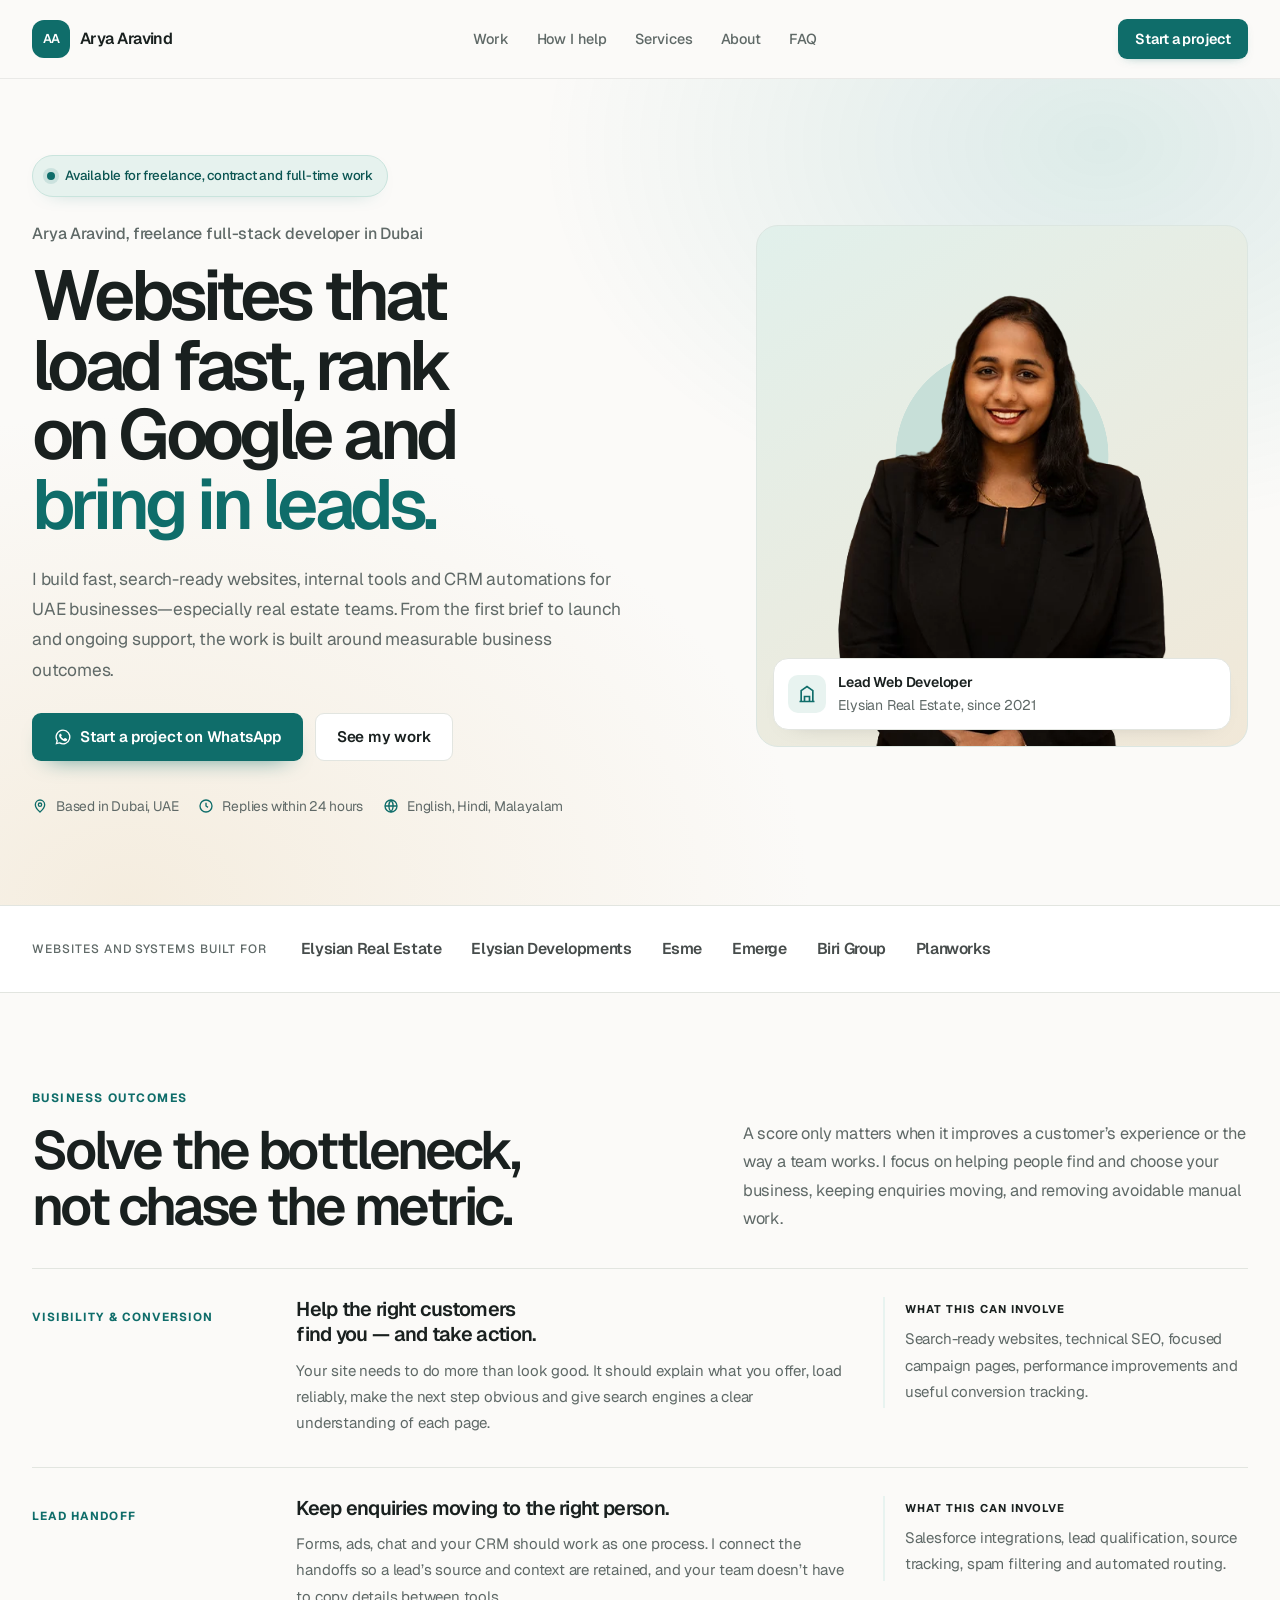
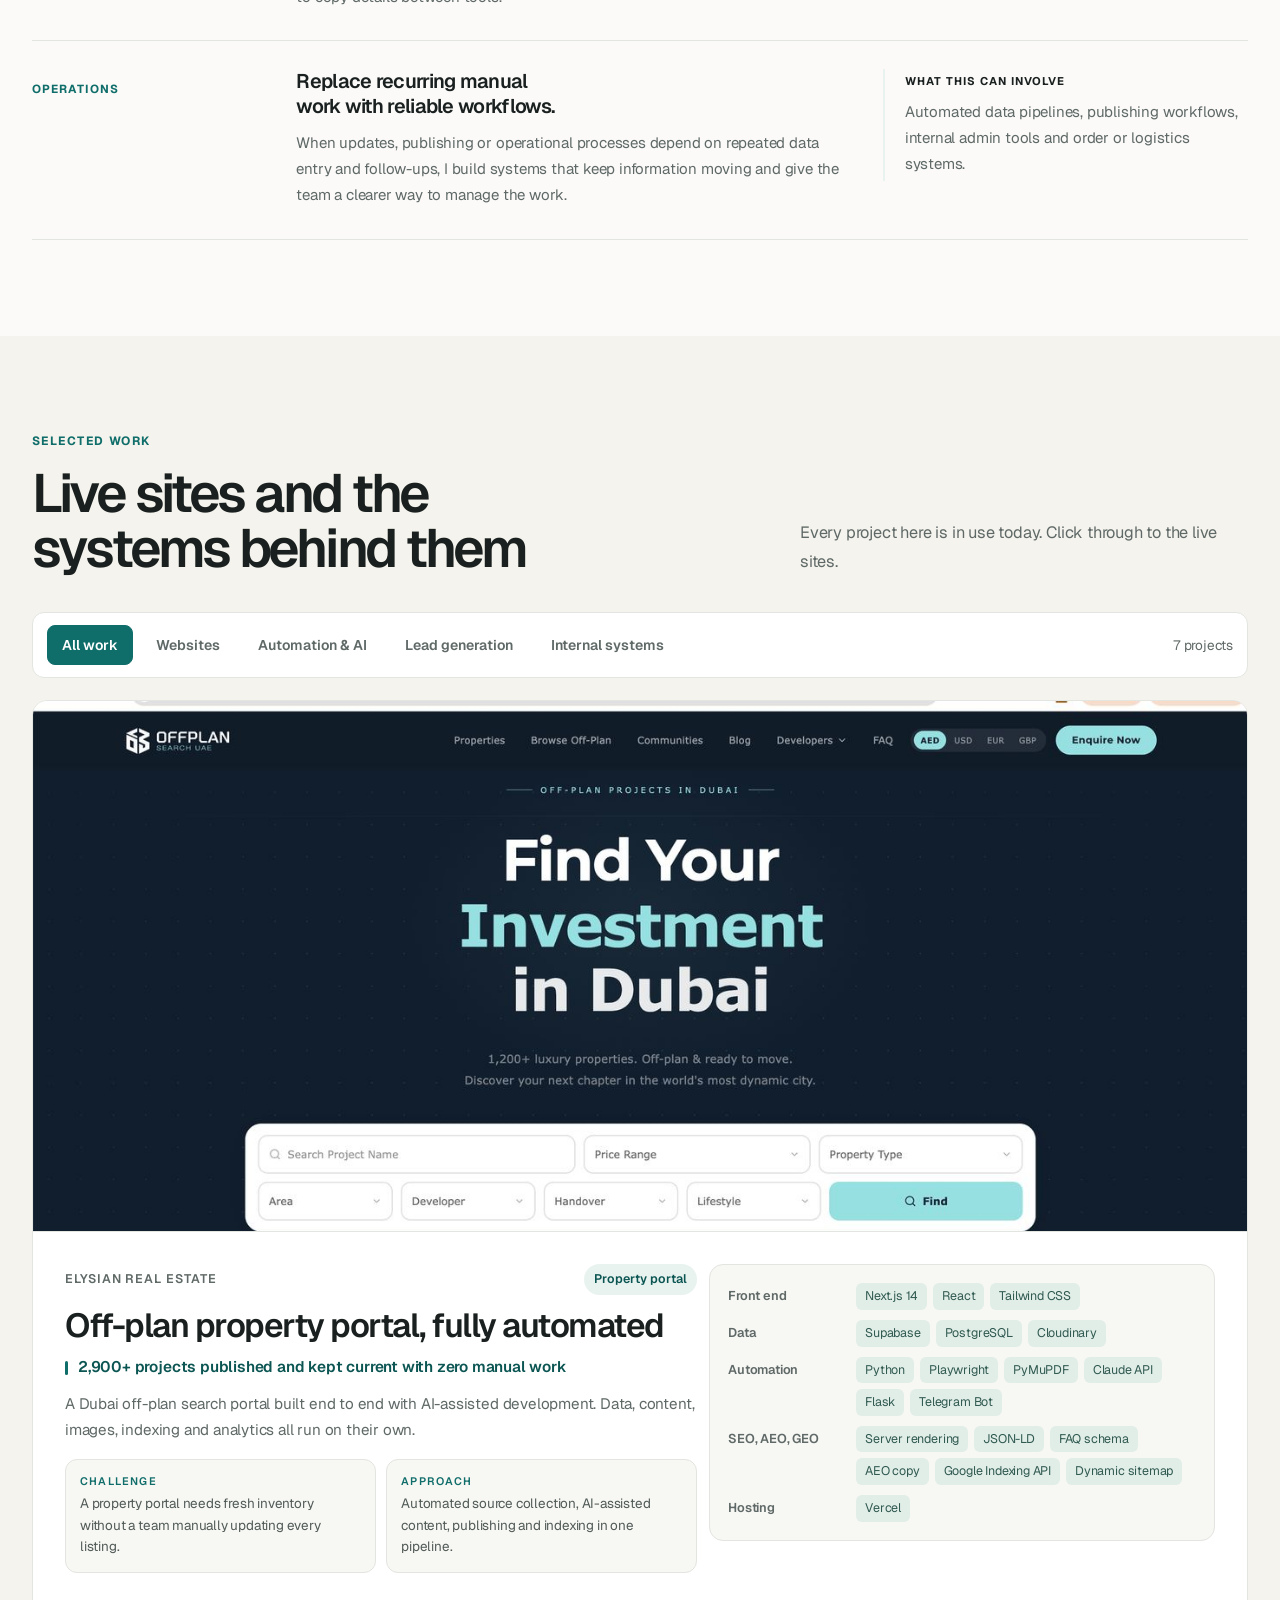
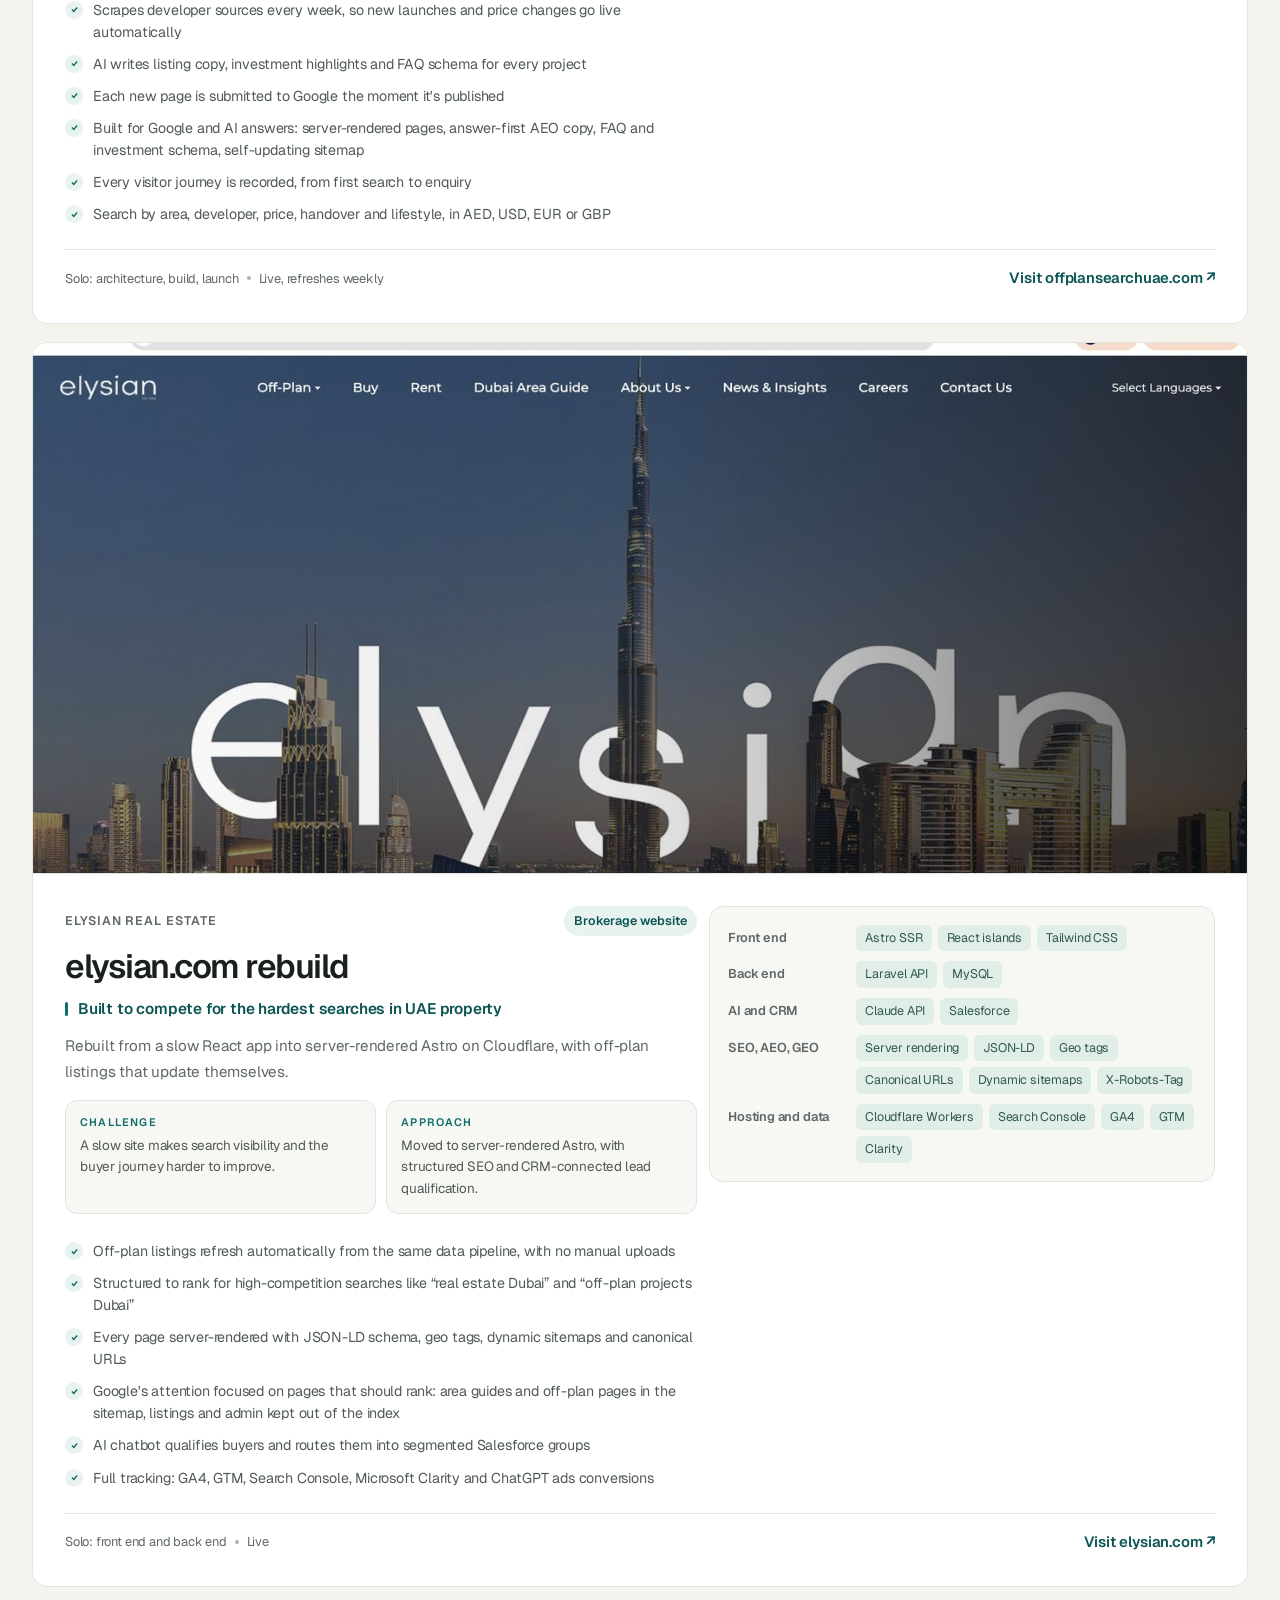
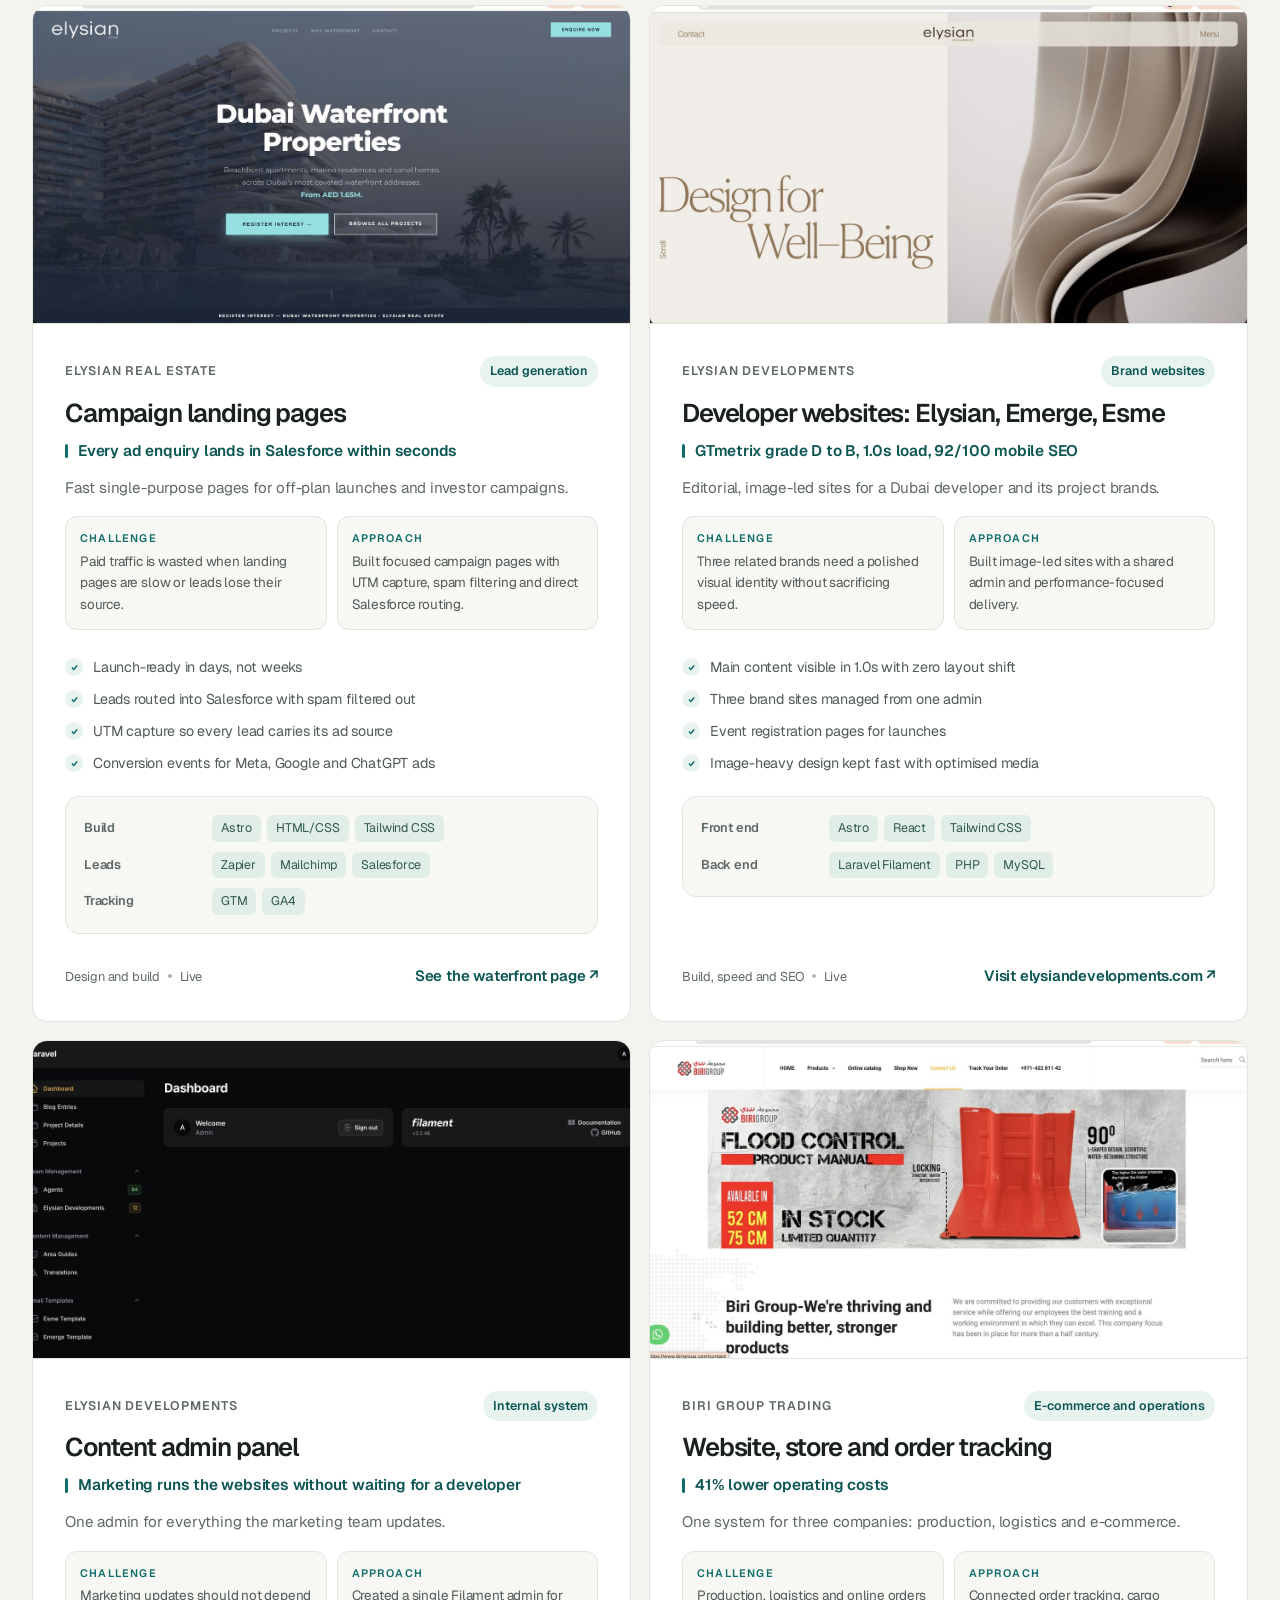
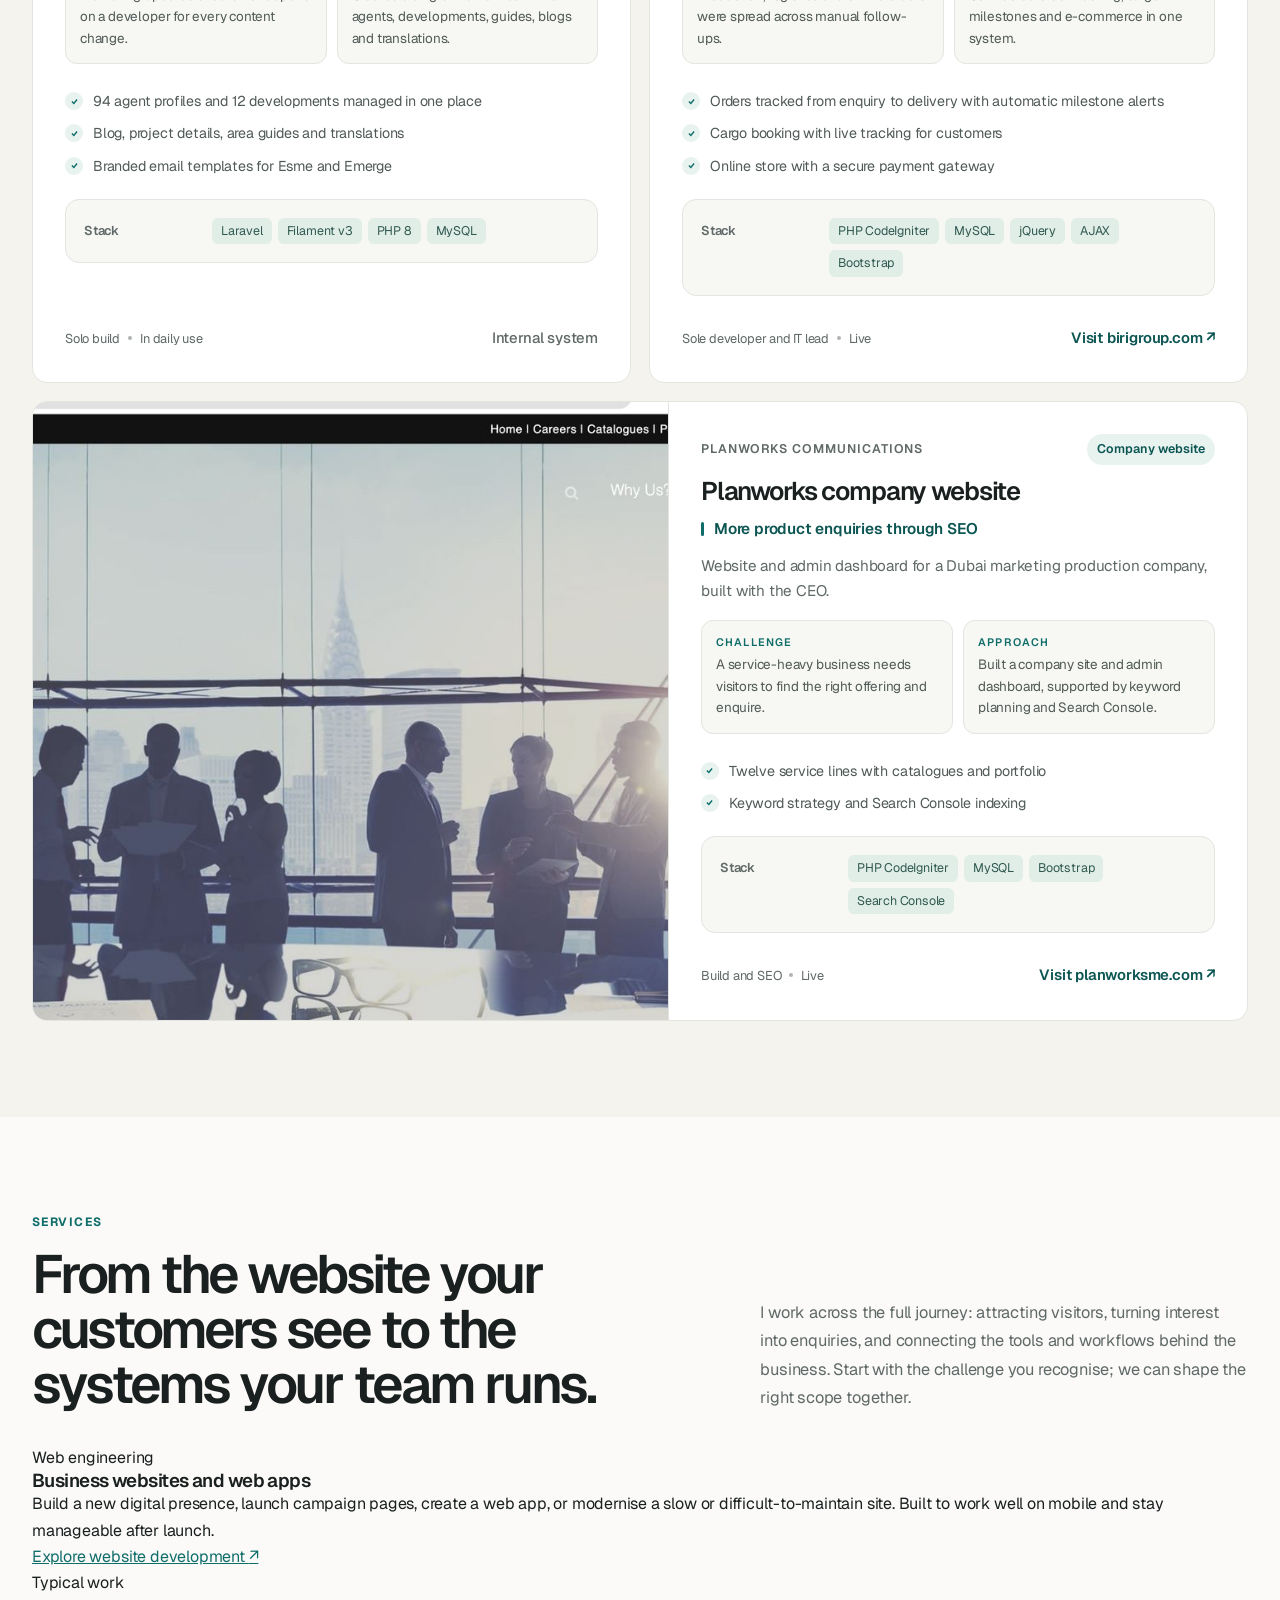
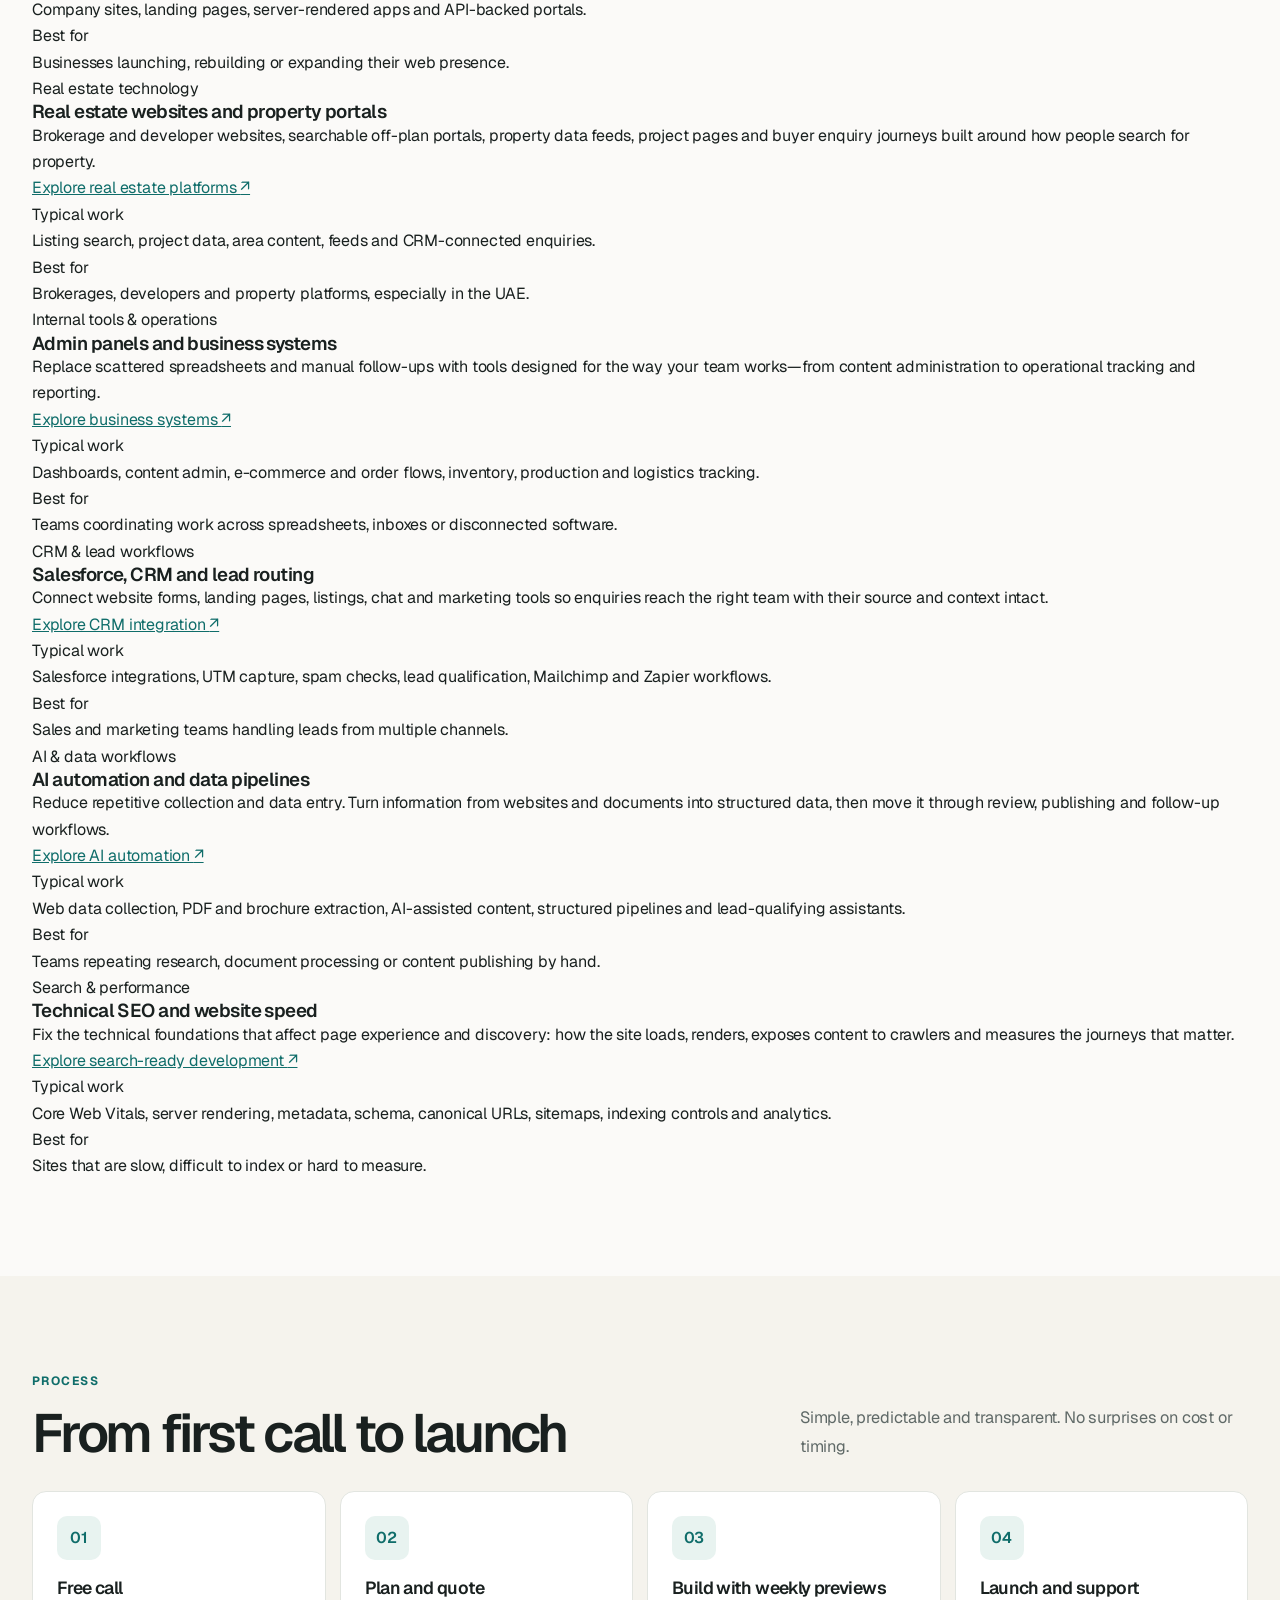
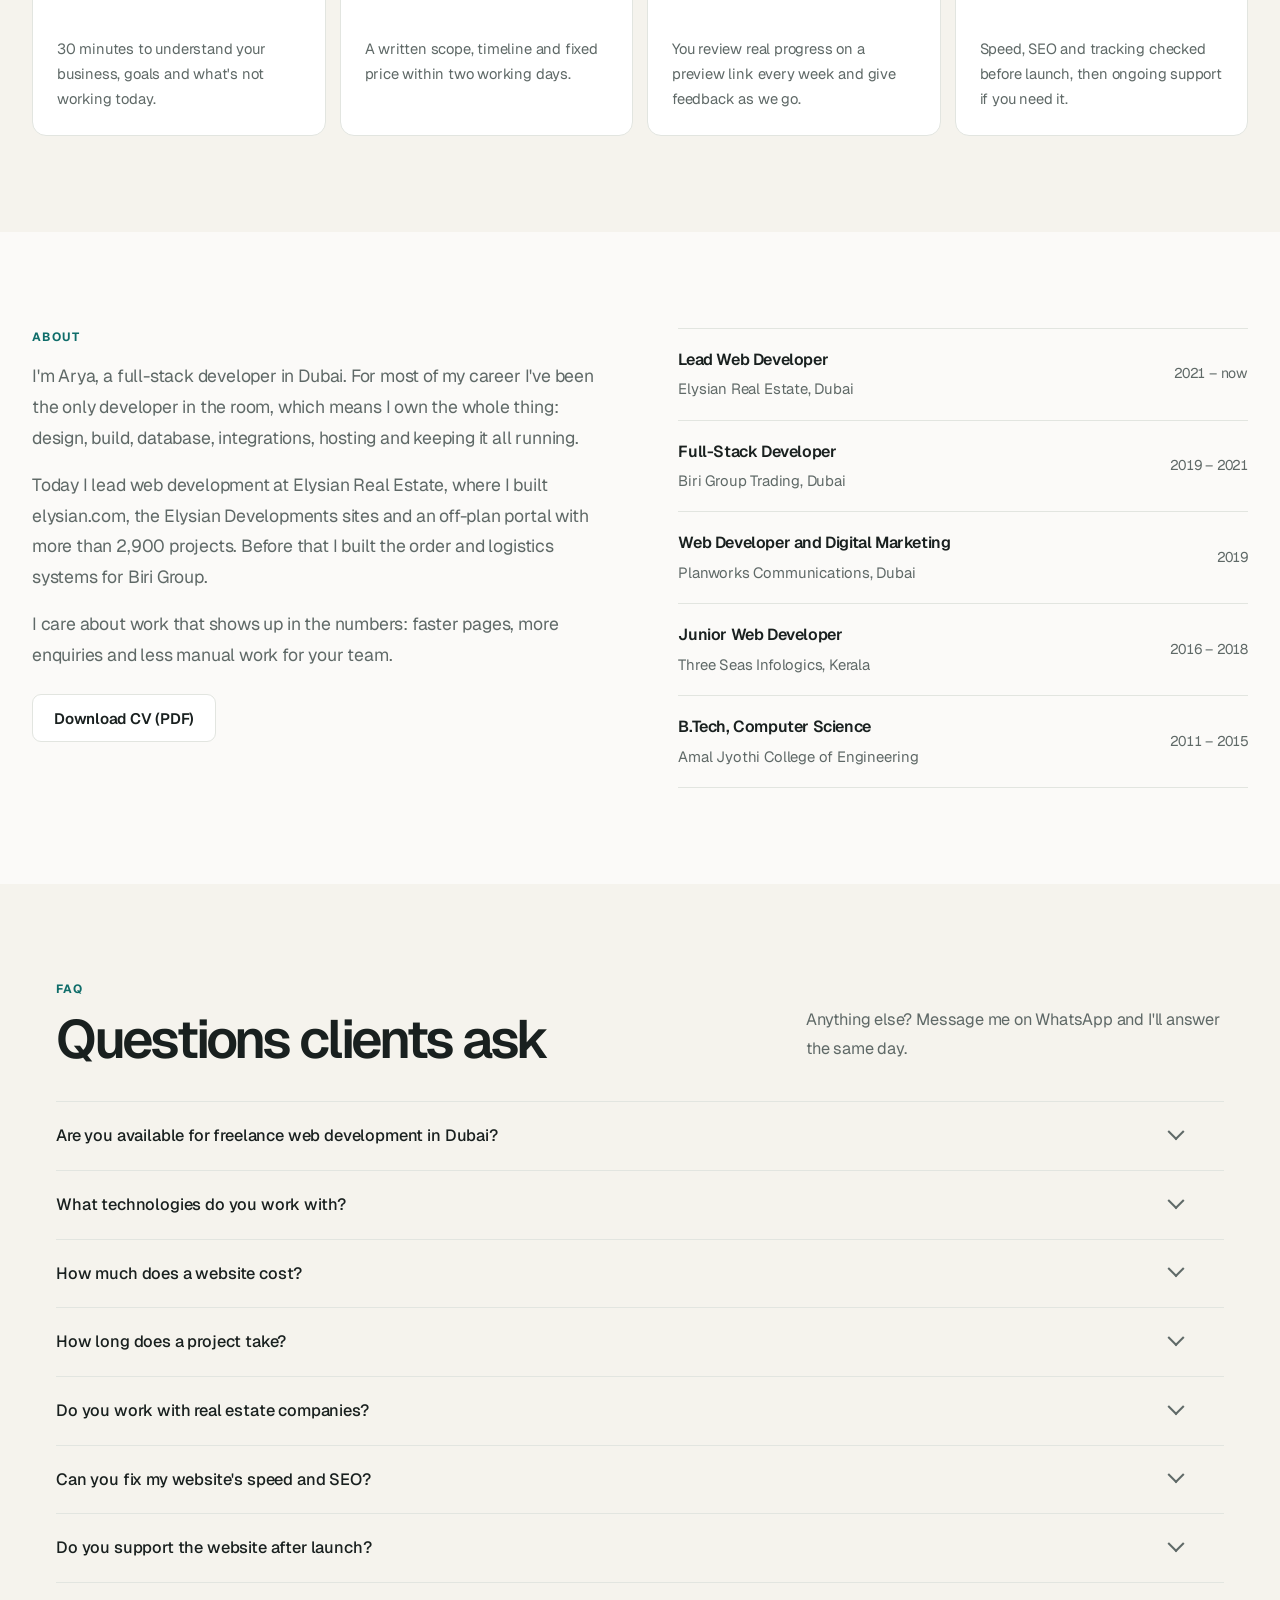
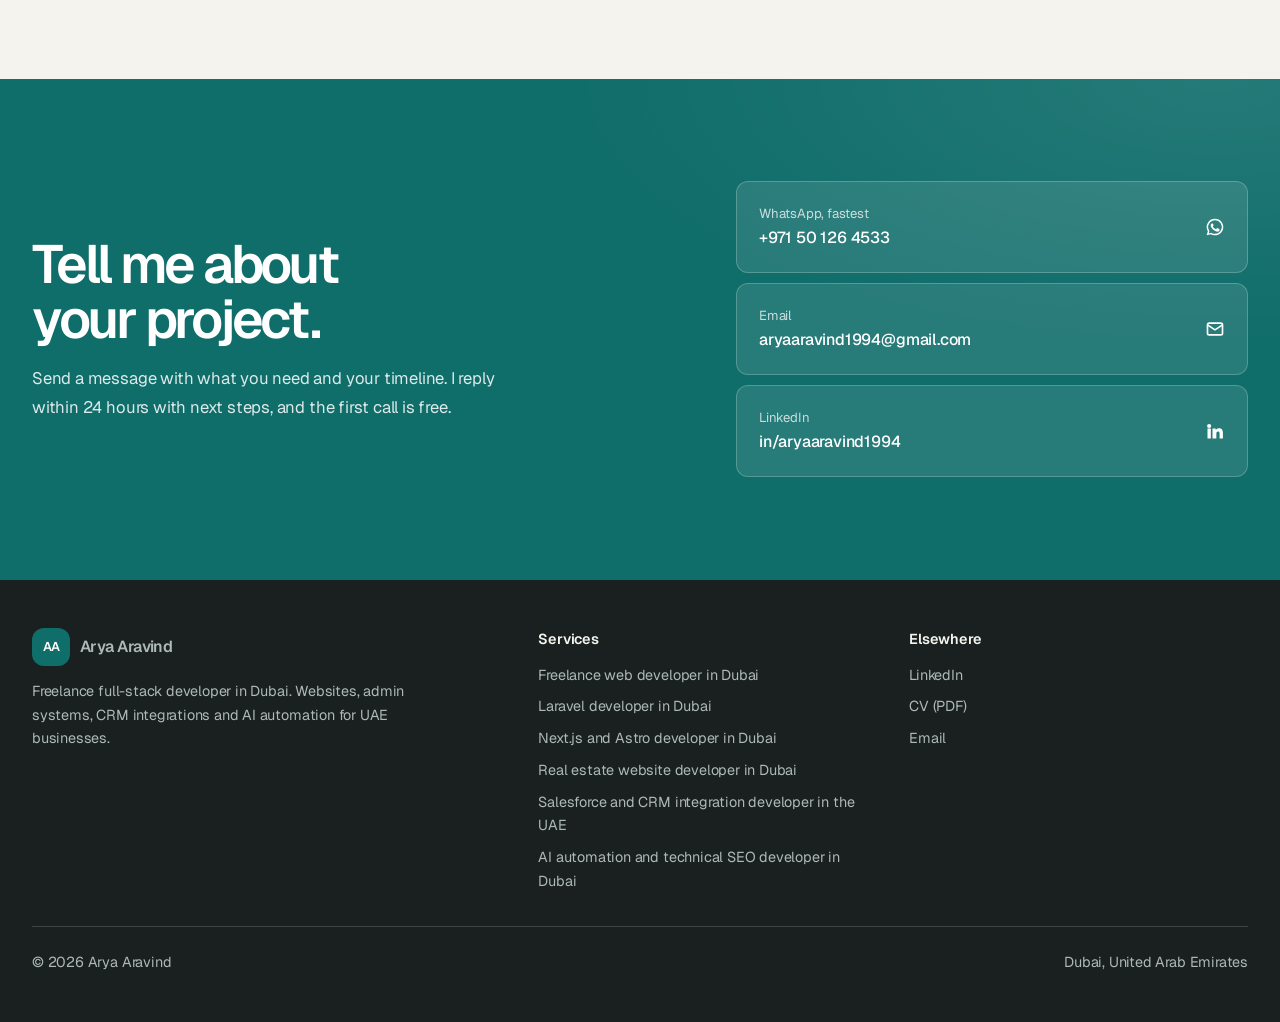
==== commit c3be6a5e: "Present services in open editorial rows matching Results" ====
--- a/index.html
+++ b/index.html
@@ -30,7 +30,7 @@
 <link rel="preconnect" href="https://fonts.googleapis.com">
 <link rel="preconnect" href="https://fonts.gstatic.com" crossorigin>
 <link rel="stylesheet" href="https://fonts.googleapis.com/css2?family=Geist:wght@400;500;600&display=swap">
-<link rel="stylesheet" href="assets/site.css?v=20261022-services-rework">
+<link rel="stylesheet" href="assets/site.css?v=20261022-services-rows">
 <script type="application/ld+json">{"@context": "https://schema.org", "@graph": [{"@type": "WebSite", "@id": "https://aryaaravind.com/#site", "url": "https://aryaaravind.com/", "name": "Arya Aravind", "inLanguage": "en"}, {"@type": "Person", "@id": "https://aryaaravind.com/#arya", "name": "Arya Aravind", "url": "https://aryaaravind.com/", "image": "https://aryaaravind.com/images/arya.png", "jobTitle": "Full-Stack Web Developer", "description": "Freelance full-stack web developer in Dubai with 8+ years building websites, admin systems and CRM integrations for UAE businesses.", "email": "mailto:aryaaravind1994@gmail.com", "telephone": "+971501264533", "address": {"@type": "PostalAddress", "addressLocality": "Dubai", "addressCountry": "AE"}, "worksFor": {"@type": "Organization", "name": "Elysian Real Estate", "url": "https://elysian.com"}, "alumniOf": {"@type": "CollegeOrUniversity", "name": "Amal Jyothi College of Engineering"}, "knowsLanguage": ["English", "Hindi", "Malayalam"], "knowsAbout": ["Laravel", "PHP", "Filament", "Next.js", "Astro", "React", "Python", "MySQL", "PostgreSQL", "Supabase", "Salesforce integration", "Technical SEO", "Core Web Vitals", "Claude API", "AI automation", "Real estate websites"], "sameAs": ["https://www.linkedin.com/in/aryaaravind1994", "https://github.com/arya-git-25"]}, {"@type": "ProfessionalService", "@id": "https://aryaaravind.com/#service", "name": "Arya Aravind, Freelance Web Developer", "url": "https://aryaaravind.com/", "image": "https://aryaaravind.com/images/og.png", "description": "Freelance web development in Dubai: websites, Laravel admin panels, Next.js portals, Salesforce integrations, AI automation and technical SEO.", "founder": {"@id": "https://aryaaravind.com/#arya"}, "email": "aryaaravind1994@gmail.com", "telephone": "+971501264533", "address": {"@type": "PostalAddress", "addressLocality": "Dubai", "addressCountry": "AE"}, "areaServed": [{"@type": "City", "name": "Dubai"}, {"@type": "Country", "name": "United Arab Emirates"}, {"@type": "Place", "name": "GCC"}], "knowsLanguage": ["en", "hi", "ml"], "hasOfferCatalog": {"@type": "OfferCatalog", "name": "Web development services", "itemListElement": [{"@type": "Offer", "itemOffered": {"@type": "Service", "name": "Freelance web developer in Dubai", "url": "https://aryaaravind.com/freelance-web-developer-dubai/"}}, {"@type": "Offer", "itemOffered": {"@type": "Service", "name": "Laravel developer in Dubai", "url": "https://aryaaravind.com/laravel-developer-dubai/"}}, {"@type": "Offer", "itemOffered": {"@type": "Service", "name": "Next.js and Astro developer in Dubai", "url": "https://aryaaravind.com/nextjs-developer-dubai/"}}, {"@type": "Offer", "itemOffered": {"@type": "Service", "name": "Real estate website developer in Dubai", "url": "https://aryaaravind.com/real-estate-website-developer-dubai/"}}, {"@type": "Offer", "itemOffered": {"@type": "Service", "name": "Salesforce and CRM integration developer in the UAE", "url": "https://aryaaravind.com/salesforce-integration-developer-uae/"}}, {"@type": "Offer", "itemOffered": {"@type": "Service", "name": "AI automation and technical SEO developer in Dubai", "url": "https://aryaaravind.com/ai-automation-developer-dubai/"}}]}}, {"@type": "FAQPage", "mainEntity": [{"@type": "Question", "name": "Are you available for freelance web development in Dubai?", "acceptedAnswer": {"@type": "Answer", "text": "Yes. I take on freelance and contract projects, and I'm open to full-time roles. I'm based in Dubai and work with clients across the UAE, the GCC and abroad."}}, {"@type": "Question", "name": "What technologies do you work with?", "acceptedAnswer": {"@type": "Answer", "text": "Laravel and PHP (including Filament), Next.js, Astro, React, Python, MySQL, PostgreSQL and Supabase, Salesforce, Cloudflare and Vercel, and the Claude API for AI automation."}}, {"@type": "Question", "name": "How much does a website cost?", "acceptedAnswer": {"@type": "Answer", "text": "It depends on scope. After a free 30-minute call I send a fixed quote with a timeline, so you know the cost before work starts."}}, {"@type": "Question", "name": "How long does a project take?", "acceptedAnswer": {"@type": "Answer", "text": "Most websites take 3 to 6 weeks, admin panels 2 to 6 weeks, and integrations or speed fixes 1 to 3 weeks. You see progress on a preview link every week."}}, {"@type": "Question", "name": "Do you work with real estate companies?", "acceptedAnswer": {"@type": "Answer", "text": "Yes. I've spent four years building for Dubai real estate: developer sites, an off-plan portal with 2,900+ projects, campaign pages and Salesforce lead routing."}}, {"@type": "Question", "name": "Can you fix my website's speed and SEO?", "acceptedAnswer": {"@type": "Answer", "text": "Yes. I audit Core Web Vitals, indexing, schema and sitemaps, then fix issues in order of impact. Elysian Developments went from GTmetrix grade D to B with a 1.0s load."}}, {"@type": "Question", "name": "Do you support the website after launch?", "acceptedAnswer": {"@type": "Answer", "text": "Yes. I offer ongoing support for hosting, security, updates and new features."}}]}]}</script>
 </head>
 <body>
@@ -226,55 +226,91 @@
       <div><span class="kicker">Services</span><h2>From the website your customers see to the systems your team runs.</h2></div>
       <p>I work across the full journey: attracting visitors, turning interest into enquiries, and connecting the tools and workflows behind the business. Start with the challenge you recognise; we can shape the right scope together.</p>
     </div>
-    <div class="services">
-      <a class="service" href="freelance-web-developer-dubai/">
-        <span class="ic"><svg viewBox="0 0 24 24" fill="none" stroke="currentColor" stroke-width="1.8" stroke-linecap="round" stroke-linejoin="round"><rect x="3" y="4" width="18" height="13" rx="2"/><path d="M8 21h8M12 17v4M3 8h18"/></svg></span>
-        <span class="service-label">Web engineering</span>
-        <h3>Business websites and web apps</h3>
-        <p>Build a new digital presence, launch campaign pages, create a web app, or modernise a slow or difficult-to-maintain site. Built to work well on mobile and stay manageable after launch.</p>
-        <dl><dt>Best for</dt><dd>Businesses launching, rebuilding or expanding their web presence.</dd><dt>Typical work</dt><dd>Company sites, landing pages, server-rendered apps and API-backed portals.</dd></dl>
-        <span class="more">Explore website development <span aria-hidden="true">↗</span></span>
-      </a>
-      <a class="service" href="real-estate-website-developer-dubai/">
-        <span class="ic"><svg viewBox="0 0 24 24" fill="none" stroke="currentColor" stroke-width="1.8" stroke-linecap="round" stroke-linejoin="round"><path d="m3 10 9-7 9 7"/><path d="M5 9v12h14V9M9 21v-7h6v7"/><path d="M8 11h.01M16 11h.01"/></svg></span>
-        <span class="service-label">Real estate technology</span>
-        <h3>Real estate websites and property portals</h3>
-        <p>Brokerage and developer websites, searchable off-plan portals, property data feeds, project pages and buyer enquiry journeys built around how people search for property.</p>
-        <dl><dt>Best for</dt><dd>Brokerages, developers and property platforms, especially in the UAE.</dd><dt>Typical work</dt><dd>Listing search, project data, area content, feeds and CRM-connected enquiries.</dd></dl>
-        <span class="more">Explore real estate platforms <span aria-hidden="true">↗</span></span>
-      </a>
-      <a class="service" href="laravel-developer-dubai/">
-        <span class="ic"><svg viewBox="0 0 24 24" fill="none" stroke="currentColor" stroke-width="1.8" stroke-linecap="round" stroke-linejoin="round"><rect x="3" y="3" width="8" height="8" rx="1.5"/><rect x="13" y="3" width="8" height="5" rx="1.5"/><rect x="13" y="10" width="8" height="11" rx="1.5"/><rect x="3" y="13" width="8" height="8" rx="1.5"/></svg></span>
-        <span class="service-label">Internal tools &amp; operations</span>
-        <h3>Admin panels and business systems</h3>
-        <p>Replace scattered spreadsheets and manual follow-ups with tools designed for the way your team works—from content administration to operational tracking and reporting.</p>
-        <dl><dt>Best for</dt><dd>Teams coordinating work across spreadsheets, inboxes or disconnected software.</dd><dt>Typical work</dt><dd>Dashboards, content admin, e-commerce and order flows, inventory, production and logistics tracking.</dd></dl>
-        <span class="more">Explore business systems <span aria-hidden="true">↗</span></span>
-      </a>
-      <a class="service" href="salesforce-integration-developer-uae/">
-        <span class="ic"><svg viewBox="0 0 24 24" fill="none" stroke="currentColor" stroke-width="1.8" stroke-linecap="round" stroke-linejoin="round"><circle cx="6" cy="6" r="3"/><circle cx="18" cy="18" r="3"/><path d="M9 6h4a4 4 0 0 1 4 4v5M6 9v9h9"/></svg></span>
-        <span class="service-label">CRM &amp; lead workflows</span>
-        <h3>Salesforce, CRM and lead routing</h3>
-        <p>Connect website forms, landing pages, listings, chat and marketing tools so enquiries reach the right team with their source and context intact.</p>
-        <dl><dt>Best for</dt><dd>Sales and marketing teams handling leads from multiple channels.</dd><dt>Typical work</dt><dd>Salesforce integrations, UTM capture, spam checks, lead qualification, Mailchimp and Zapier workflows.</dd></dl>
-        <span class="more">Explore CRM integration <span aria-hidden="true">↗</span></span>
-      </a>
-      <a class="service" href="ai-automation-developer-dubai/">
-        <span class="ic"><svg viewBox="0 0 24 24" fill="none" stroke="currentColor" stroke-width="1.8" stroke-linecap="round" stroke-linejoin="round"><path d="M12 3 13.9 8.1 19 10l-5.1 1.9L12 17l-1.9-5.1L5 10l5.1-1.9L12 3Z"/><path d="m19 15 .9 2.1L22 18l-2.1.9L19 21l-.9-2.1L16 18l2.1-.9L19 15Z"/><path d="m5 3 .7 1.3L7 5l-1.3.7L5 7l-.7-1.3L3 5l1.3-.7L5 3Z"/></svg></span>
-        <span class="service-label">AI &amp; data workflows</span>
-        <h3>AI automation and data pipelines</h3>
-        <p>Reduce repetitive collection and data entry. Turn information from websites and documents into structured data, then move it through review, publishing and follow-up workflows.</p>
-        <dl><dt>Best for</dt><dd>Teams repeating research, document processing or content publishing by hand.</dd><dt>Typical work</dt><dd>Web data collection, PDF and brochure extraction, AI-assisted content, structured pipelines and lead-qualifying assistants.</dd></dl>
-        <span class="more">Explore AI automation <span aria-hidden="true">↗</span></span>
-      </a>
-      <a class="service" href="nextjs-developer-dubai/">
-        <span class="ic"><svg viewBox="0 0 24 24" fill="none" stroke="currentColor" stroke-width="1.8" stroke-linecap="round" stroke-linejoin="round"><circle cx="10.5" cy="10.5" r="6.5"/><path d="m15.5 15.5 5 5M8 12l2-4 2.5 6 1.2-3H16"/></svg></span>
-        <span class="service-label">Search &amp; performance</span>
-        <h3>Technical SEO and website speed</h3>
-        <p>Fix the technical foundations that affect page experience and discovery: how the site loads, renders, exposes content to crawlers and measures the journeys that matter.</p>
-        <dl><dt>Best for</dt><dd>Sites that are slow, difficult to index or hard to measure.</dd><dt>Typical work</dt><dd>Core Web Vitals, server rendering, metadata, schema, canonical URLs, sitemaps, indexing controls and analytics.</dd></dl>
-        <span class="more">Explore search-ready development <span aria-hidden="true">↗</span></span>
-      </a>
+    <div class="service-list">
+      <article class="service-row">
+        <div class="service-type"><span>Web engineering</span></div>
+        <div class="service-main">
+          <h3>Business websites and web apps</h3>
+          <p>Build a new digital presence, launch campaign pages, create a web app, or modernise a slow or difficult-to-maintain site. Built to work well on mobile and stay manageable after launch.</p>
+          <a class="service-link" href="freelance-web-developer-dubai/">Explore website development <span aria-hidden="true">↗</span></a>
+        </div>
+        <div class="service-scope">
+          <span>Typical work</span>
+          <p>Company sites, landing pages, server-rendered apps and API-backed portals.</p>
+          <span class="service-subhead">Best for</span>
+          <p>Businesses launching, rebuilding or expanding their web presence.</p>
+        </div>
+      </article>
+      <article class="service-row">
+        <div class="service-type"><span>Real estate technology</span></div>
+        <div class="service-main">
+          <h3>Real estate websites and property portals</h3>
+          <p>Brokerage and developer websites, searchable off-plan portals, property data feeds, project pages and buyer enquiry journeys built around how people search for property.</p>
+          <a class="service-link" href="real-estate-website-developer-dubai/">Explore real estate platforms <span aria-hidden="true">↗</span></a>
+        </div>
+        <div class="service-scope">
+          <span>Typical work</span>
+          <p>Listing search, project data, area content, feeds and CRM-connected enquiries.</p>
+          <span class="service-subhead">Best for</span>
+          <p>Brokerages, developers and property platforms, especially in the UAE.</p>
+        </div>
+      </article>
+      <article class="service-row">
+        <div class="service-type"><span>Internal tools &amp; operations</span></div>
+        <div class="service-main">
+          <h3>Admin panels and business systems</h3>
+          <p>Replace scattered spreadsheets and manual follow-ups with tools designed for the way your team works—from content administration to operational tracking and reporting.</p>
+          <a class="service-link" href="laravel-developer-dubai/">Explore business systems <span aria-hidden="true">↗</span></a>
+        </div>
+        <div class="service-scope">
+          <span>Typical work</span>
+          <p>Dashboards, content admin, e-commerce and order flows, inventory, production and logistics tracking.</p>
+          <span class="service-subhead">Best for</span>
+          <p>Teams coordinating work across spreadsheets, inboxes or disconnected software.</p>
+        </div>
+      </article>
+      <article class="service-row">
+        <div class="service-type"><span>CRM &amp; lead workflows</span></div>
+        <div class="service-main">
+          <h3>Salesforce, CRM and lead routing</h3>
+          <p>Connect website forms, landing pages, listings, chat and marketing tools so enquiries reach the right team with their source and context intact.</p>
+          <a class="service-link" href="salesforce-integration-developer-uae/">Explore CRM integration <span aria-hidden="true">↗</span></a>
+        </div>
+        <div class="service-scope">
+          <span>Typical work</span>
+          <p>Salesforce integrations, UTM capture, spam checks, lead qualification, Mailchimp and Zapier workflows.</p>
+          <span class="service-subhead">Best for</span>
+          <p>Sales and marketing teams handling leads from multiple channels.</p>
+        </div>
+      </article>
+      <article class="service-row">
+        <div class="service-type"><span>AI &amp; data workflows</span></div>
+        <div class="service-main">
+          <h3>AI automation and data pipelines</h3>
+          <p>Reduce repetitive collection and data entry. Turn information from websites and documents into structured data, then move it through review, publishing and follow-up workflows.</p>
+          <a class="service-link" href="ai-automation-developer-dubai/">Explore AI automation <span aria-hidden="true">↗</span></a>
+        </div>
+        <div class="service-scope">
+          <span>Typical work</span>
+          <p>Web data collection, PDF and brochure extraction, AI-assisted content, structured pipelines and lead-qualifying assistants.</p>
+          <span class="service-subhead">Best for</span>
+          <p>Teams repeating research, document processing or content publishing by hand.</p>
+        </div>
+      </article>
+      <article class="service-row">
+        <div class="service-type"><span>Search &amp; performance</span></div>
+        <div class="service-main">
+          <h3>Technical SEO and website speed</h3>
+          <p>Fix the technical foundations that affect page experience and discovery: how the site loads, renders, exposes content to crawlers and measures the journeys that matter.</p>
+          <a class="service-link" href="nextjs-developer-dubai/">Explore search-ready development <span aria-hidden="true">↗</span></a>
+        </div>
+        <div class="service-scope">
+          <span>Typical work</span>
+          <p>Core Web Vitals, server rendering, metadata, schema, canonical URLs, sitemaps, indexing controls and analytics.</p>
+          <span class="service-subhead">Best for</span>
+          <p>Sites that are slow, difficult to index or hard to measure.</p>
+        </div>
+      </article>
     </div>
   </div>
 </section>
--- a/assets/site.css
+++ b/assets/site.css
@@ -781,6 +781,52 @@
 }
 
 
+/* Services: six clear, capability-led offerings */
+#services{background:var(--bg)}
+#services .head{grid-template-columns:minmax(0,1.1fr) minmax(280px,.8fr);gap:24px 58px;align-items:end;margin-bottom:32px}
+#services .head h2{max-width:17ch}
+#services .head>p{max-width:47ch;justify-self:end}
+#services .services{display:grid;grid-template-columns:repeat(3,minmax(0,1fr));gap:16px;align-items:stretch}
+#services .service{
+  min-width:0;
+  padding:25px;
+  gap:11px;
+  border:1px solid var(--line);
+  border-radius:14px;
+  background:var(--surface);
+  box-shadow:none;
+  color:var(--ink);
+  text-decoration:none;
+  transition:border-color .2s,transform .2s,box-shadow .2s;
+}
+#services .service:hover{transform:translateY(-2px);border-color:#B6D2CA;box-shadow:0 14px 34px -28px rgba(18,60,52,.28);color:var(--ink)}
+#services .service .ic{width:42px;height:42px;flex:none;border-radius:10px;background:var(--brand-tint);color:var(--brand)}
+#services .service .service-label{font-size:.69rem;font-weight:700;letter-spacing:.09em;text-transform:uppercase;line-height:1.4;color:var(--brand-ink)}
+#services .service h3{font-size:1.2rem;line-height:1.3;letter-spacing:-.035em;min-height:2.6em}
+#services .service p{font-size:.91rem;line-height:1.7;color:var(--muted)}
+#services .service dl{margin:auto 0 0;padding-top:15px;border-top:1px solid var(--line);gap:5px;font-size:.85rem}
+#services .service dt{font-size:.68rem;font-weight:700;letter-spacing:.08em;text-transform:uppercase;color:var(--muted)}
+#services .service dd{margin:0 0 8px;font-size:.86rem;font-weight:400;line-height:1.6;color:var(--ink)}
+#services .service dd:last-child{margin-bottom:0}
+#services .service .more{display:flex;align-items:center;justify-content:space-between;gap:12px;margin-top:8px;padding-top:12px;border-top:1px solid var(--line);font-size:.84rem;font-weight:600;color:var(--brand-ink)}
+#services .service .more span{font-size:1rem;transition:transform .2s}
+#services .service:hover .more span{transform:translate(2px,-2px)}
+@media(max-width:1000px){
+ #services .services{grid-template-columns:repeat(2,minmax(0,1fr))}
+ #services .head{grid-template-columns:minmax(0,1fr) minmax(240px,.85fr);gap:24px}
+}
+@media(max-width:700px){
+ #services .head{grid-template-columns:1fr;gap:14px}
+ #services .head>p{justify-self:start;max-width:56ch}
+ #services .services{grid-template-columns:1fr;gap:12px}
+ #services .service{padding:22px}
+ #services .service h3{min-height:0}
+ #services .service dl{margin-top:6px}
+}
+@media(prefers-reduced-motion:reduce){
+ #services .service,#services .service:hover,#services .service .more span{transition:none;transform:none}
+}
+
 /* FAQ alignment: keep heading and accordion on the same content grid */
 #faq > .wrap{width:min(100% - 2*var(--gutter,24px),1320px);margin-inline:auto}
 #faq .head{
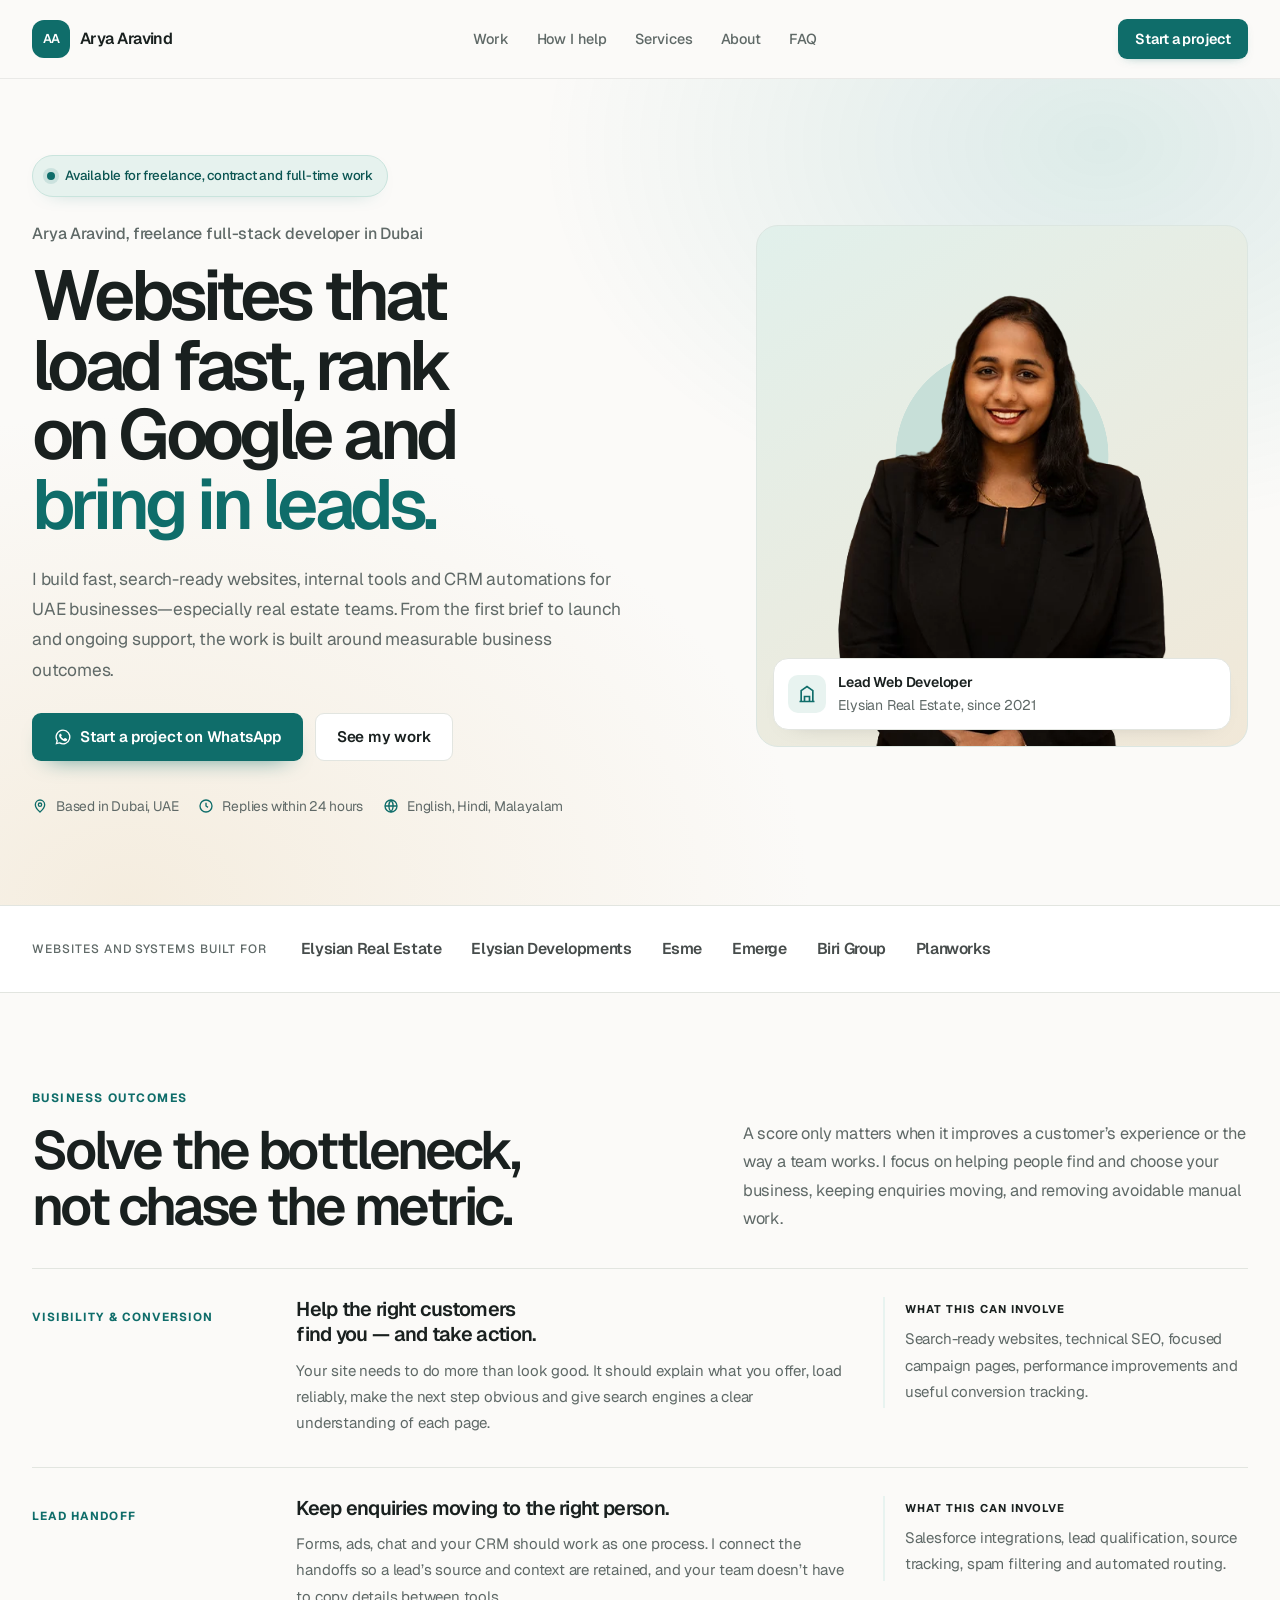
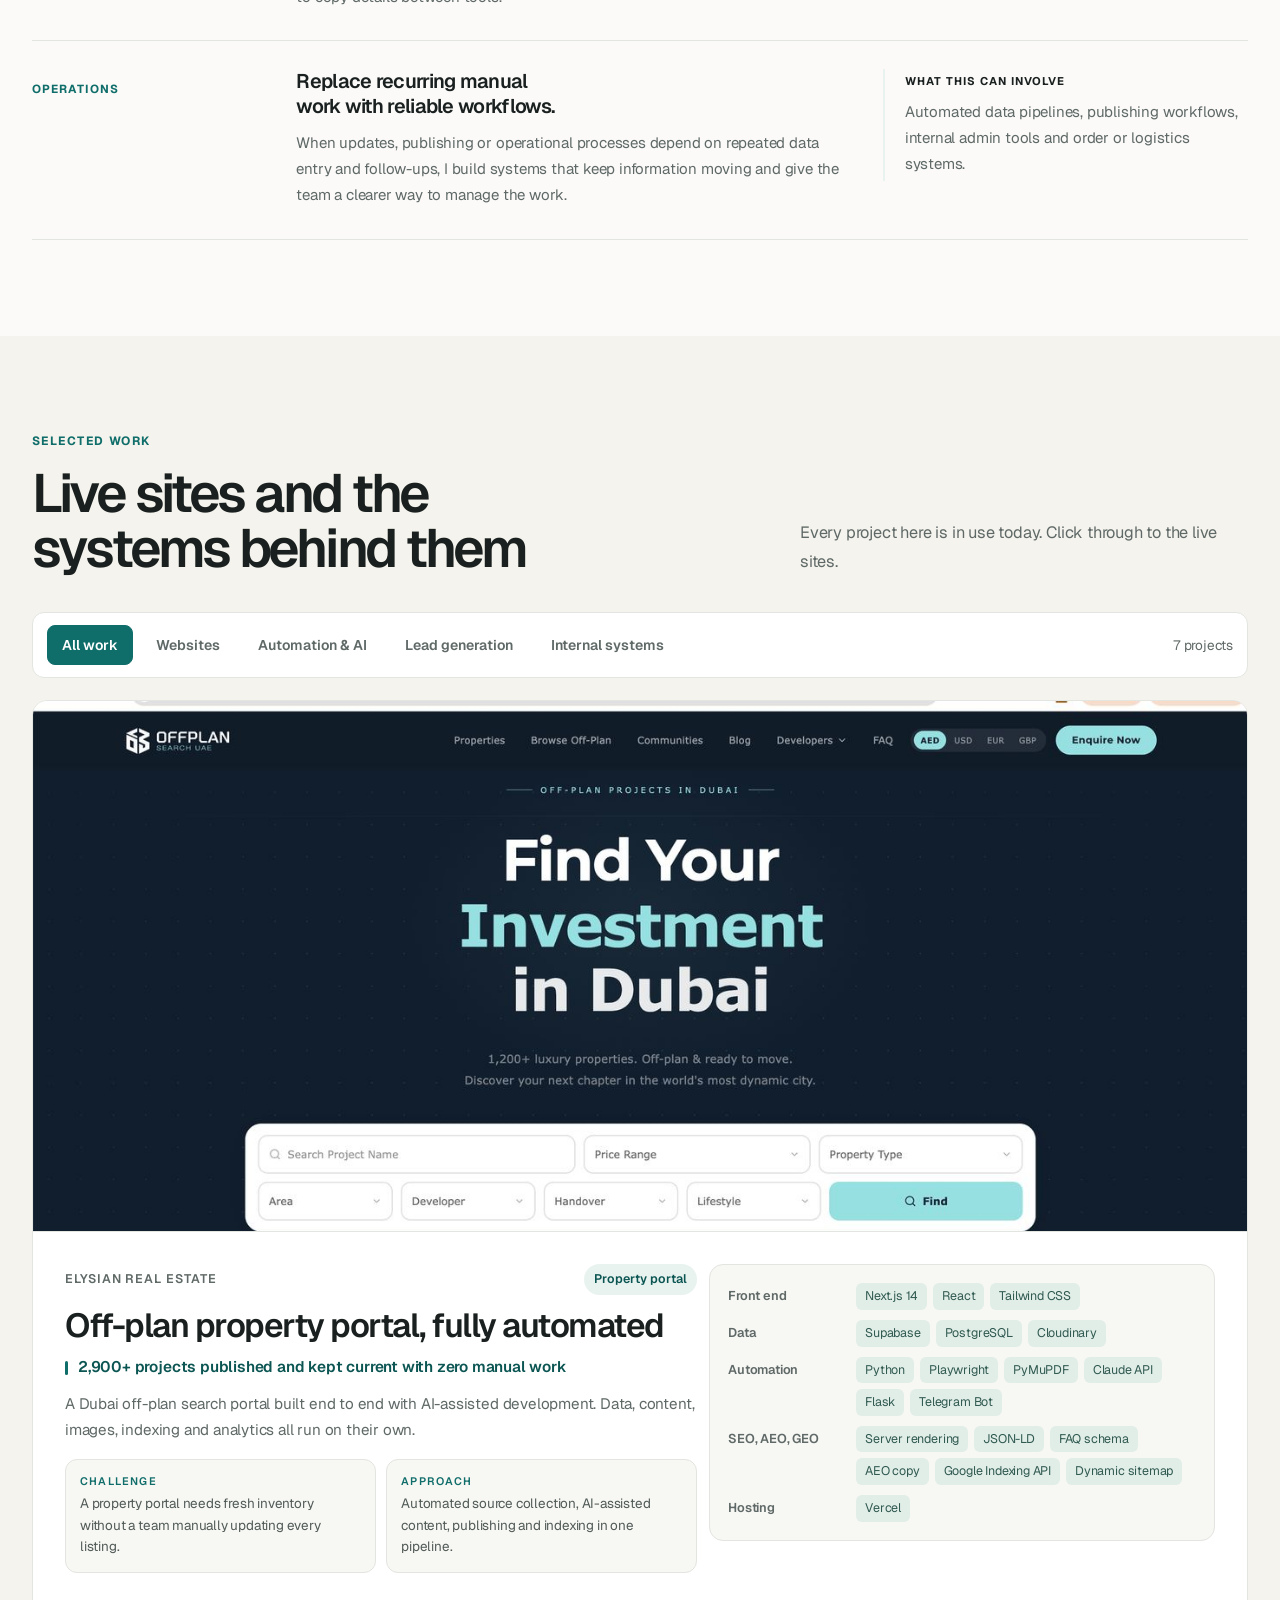
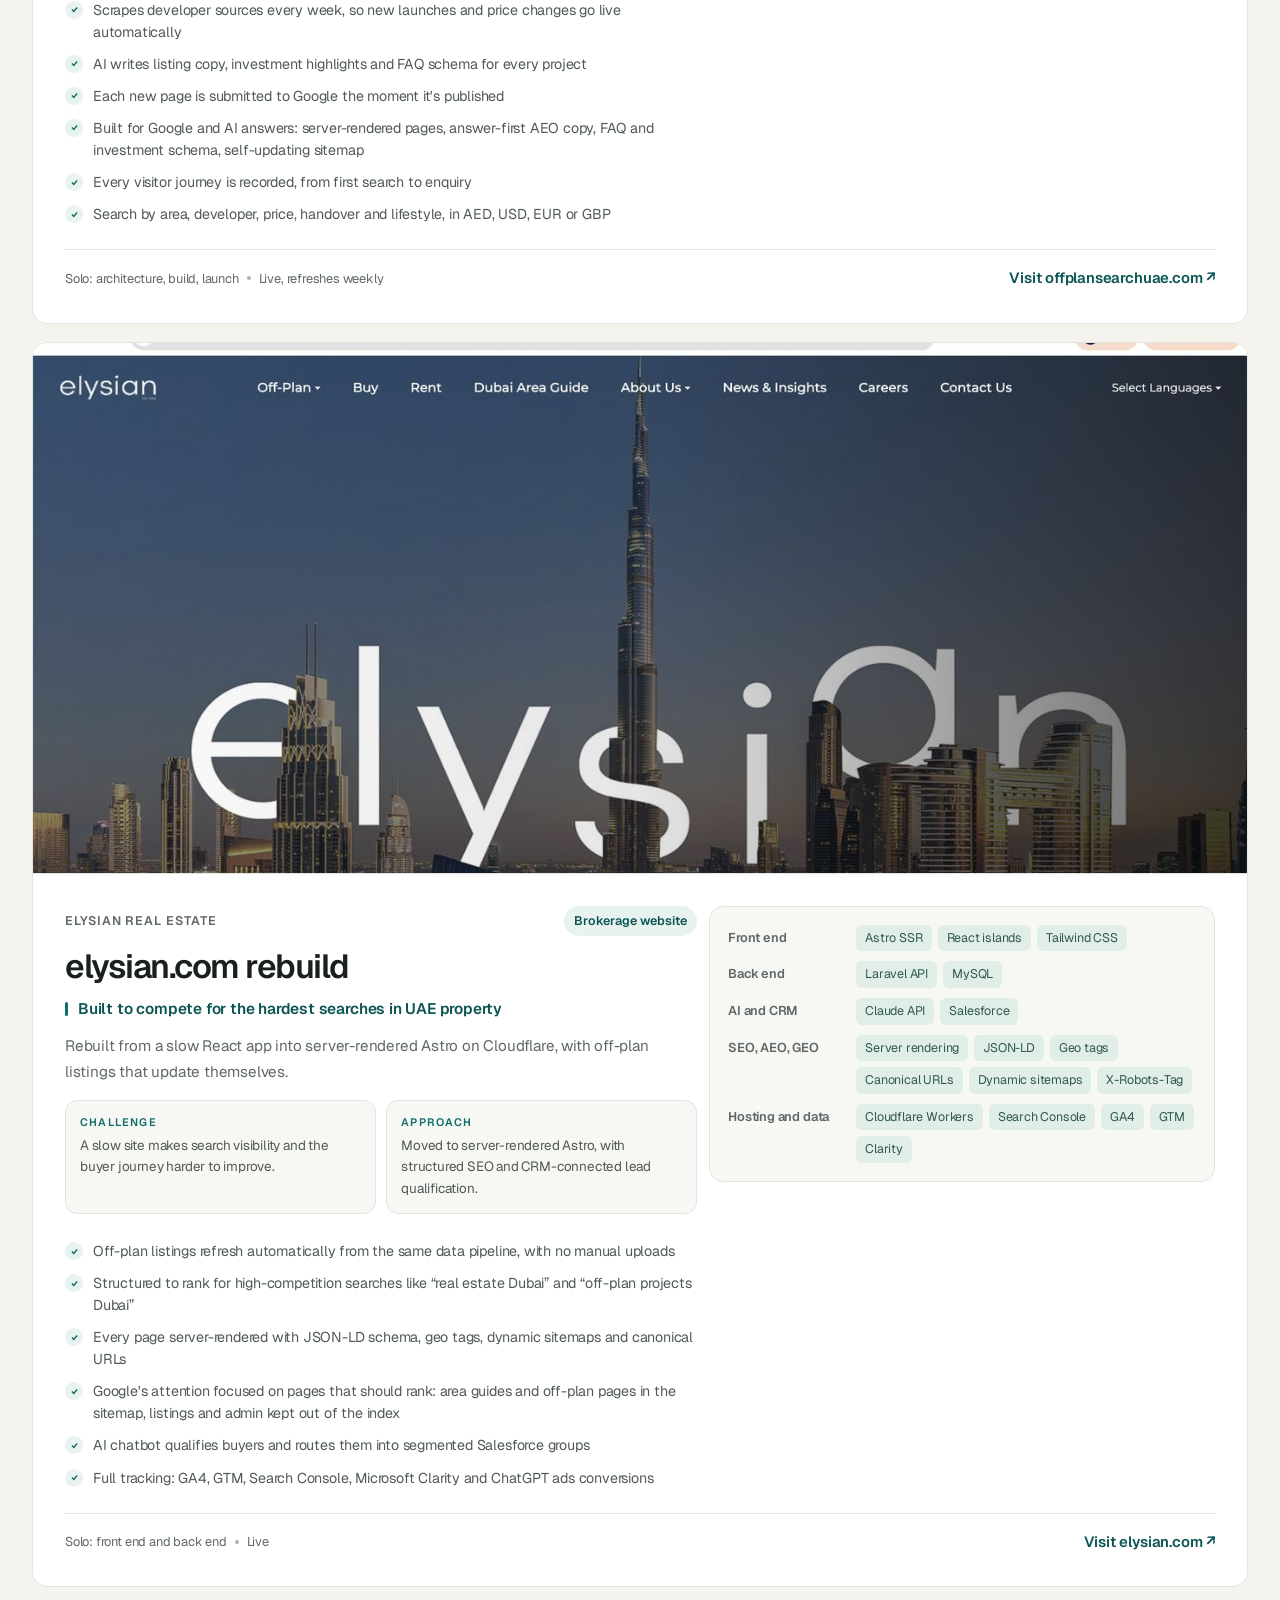
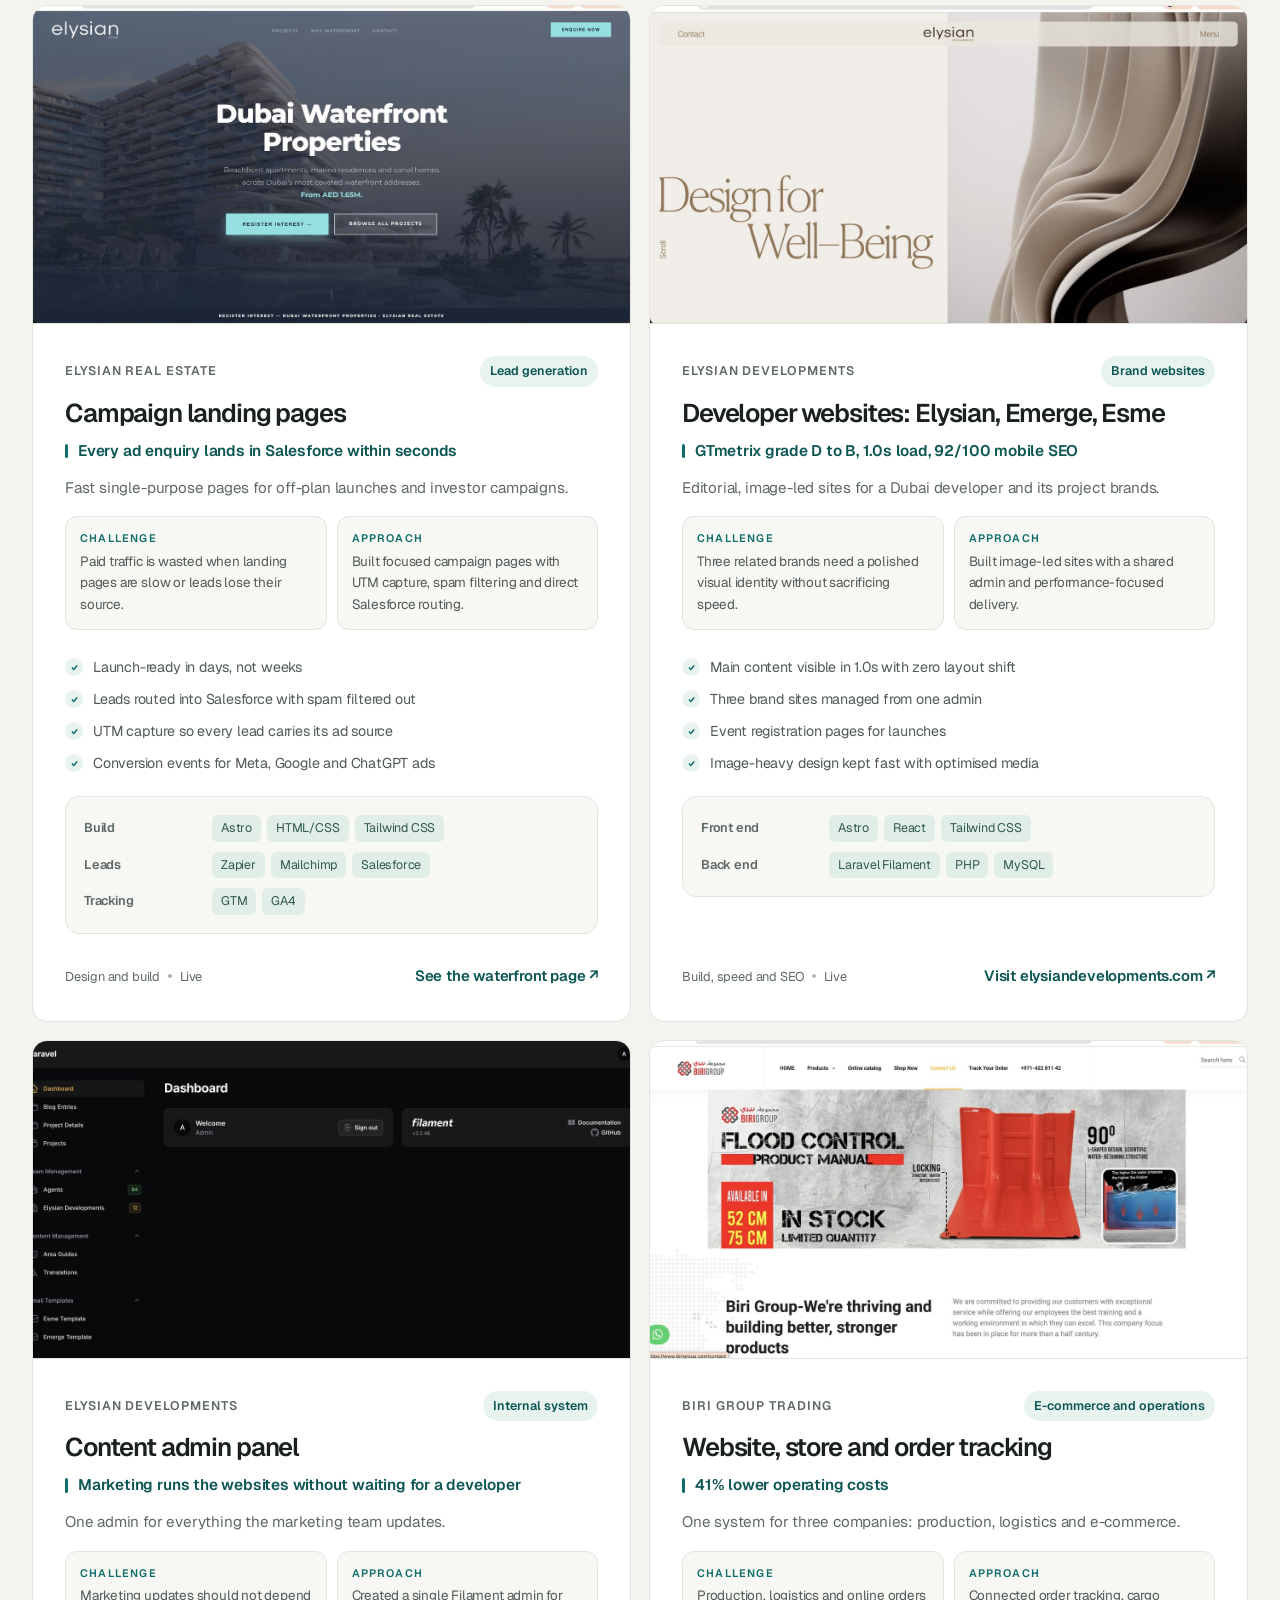
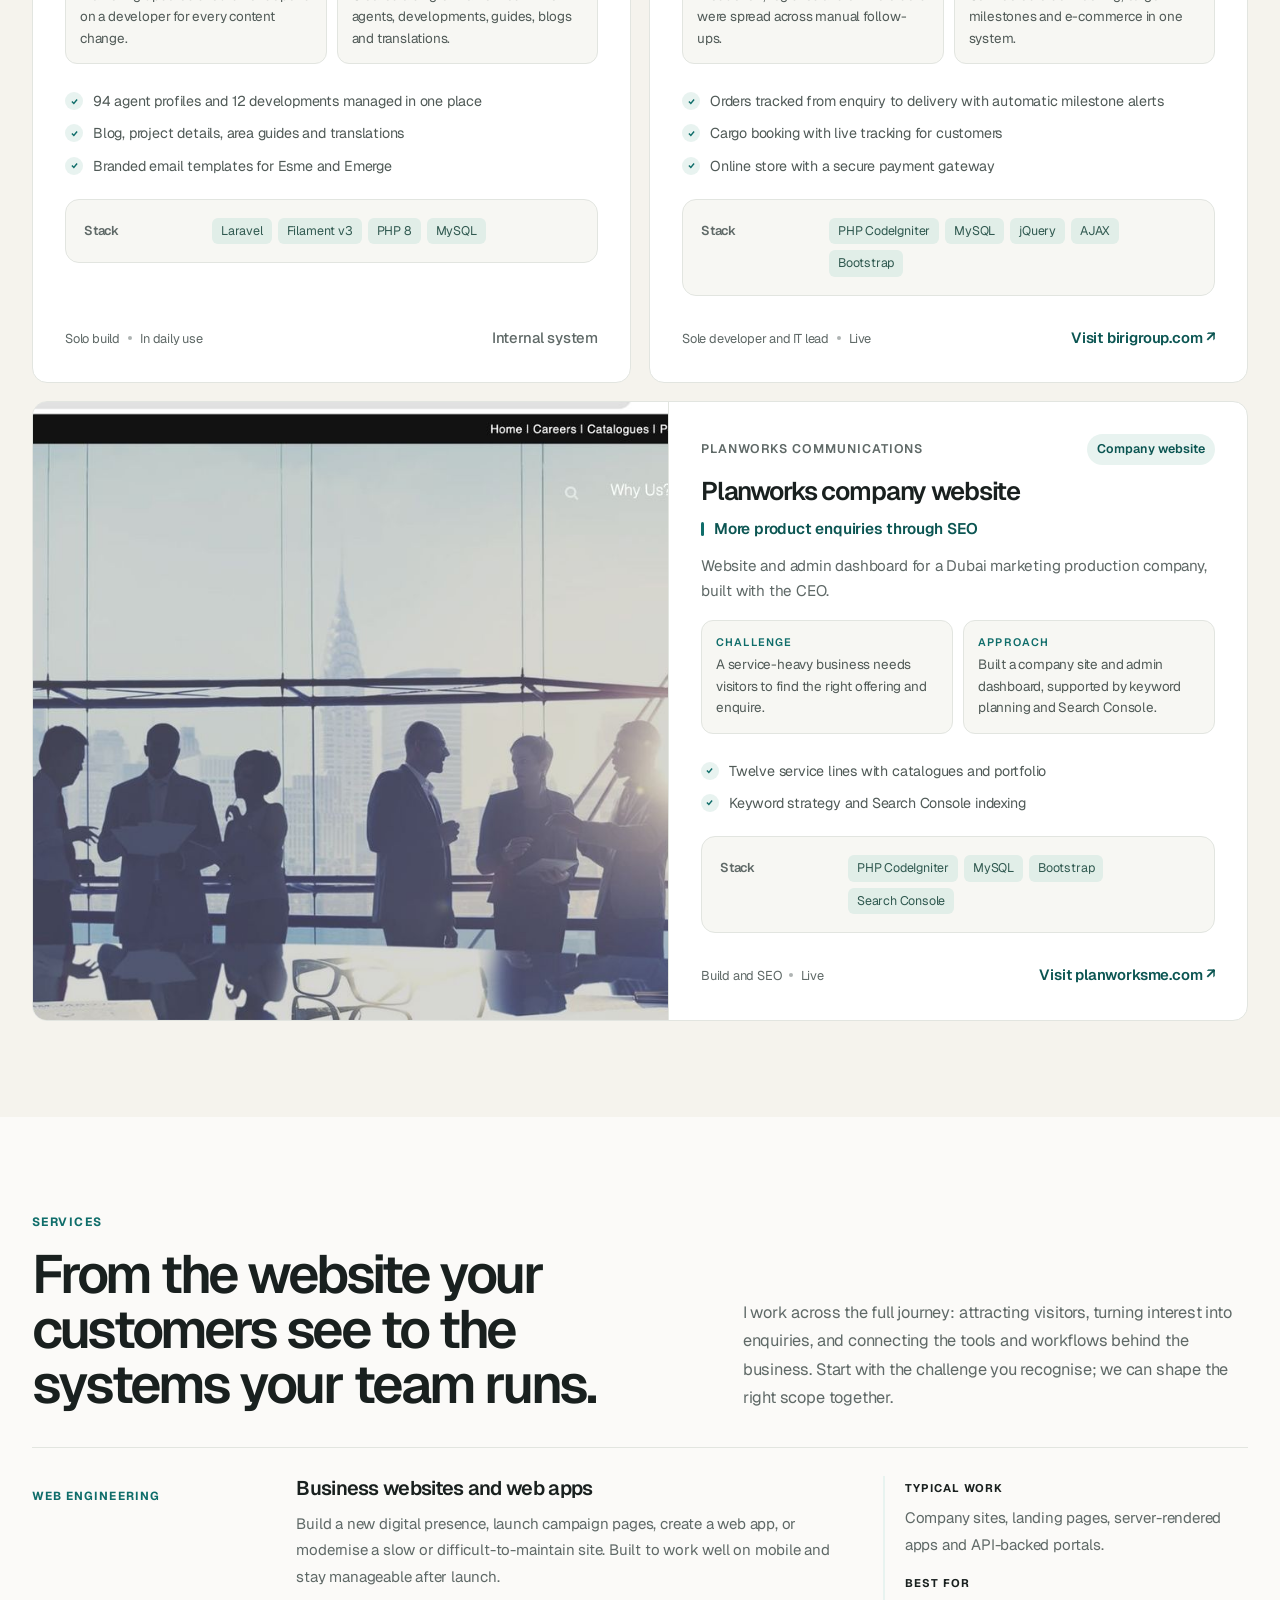
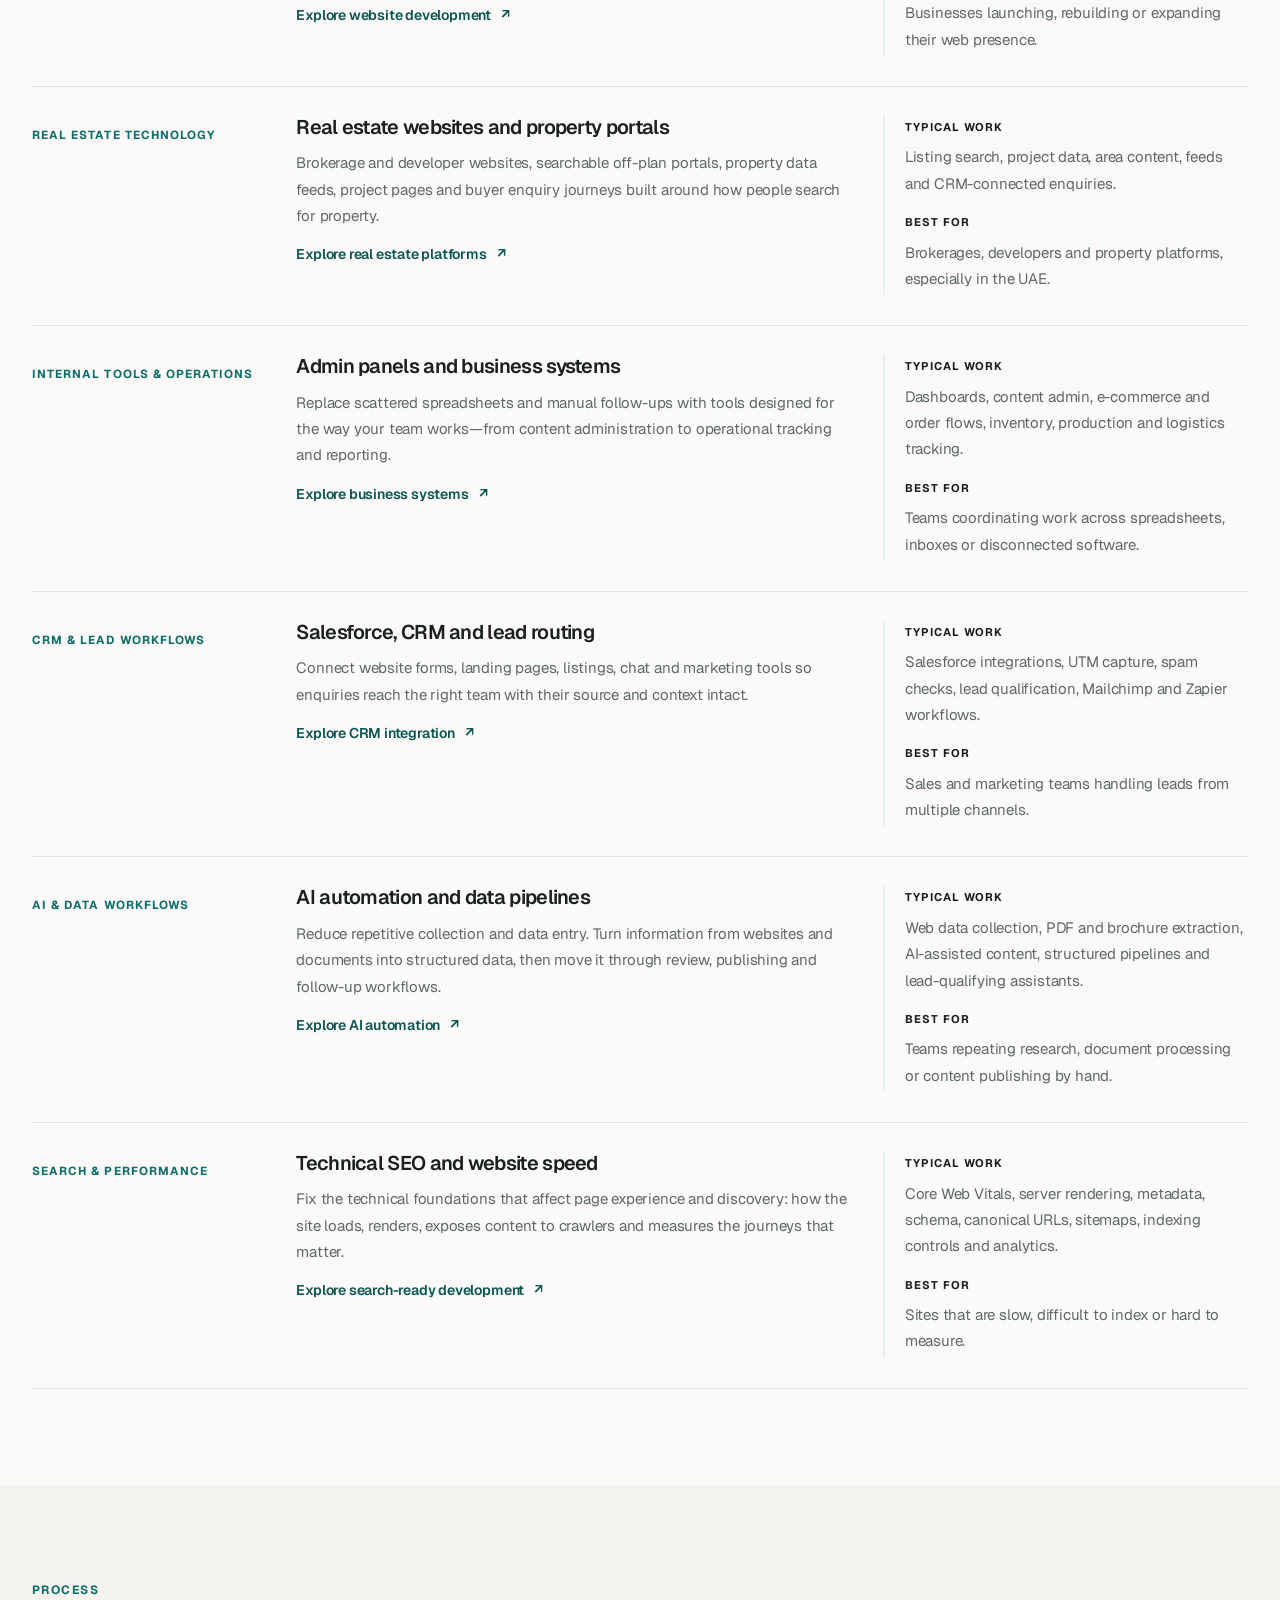
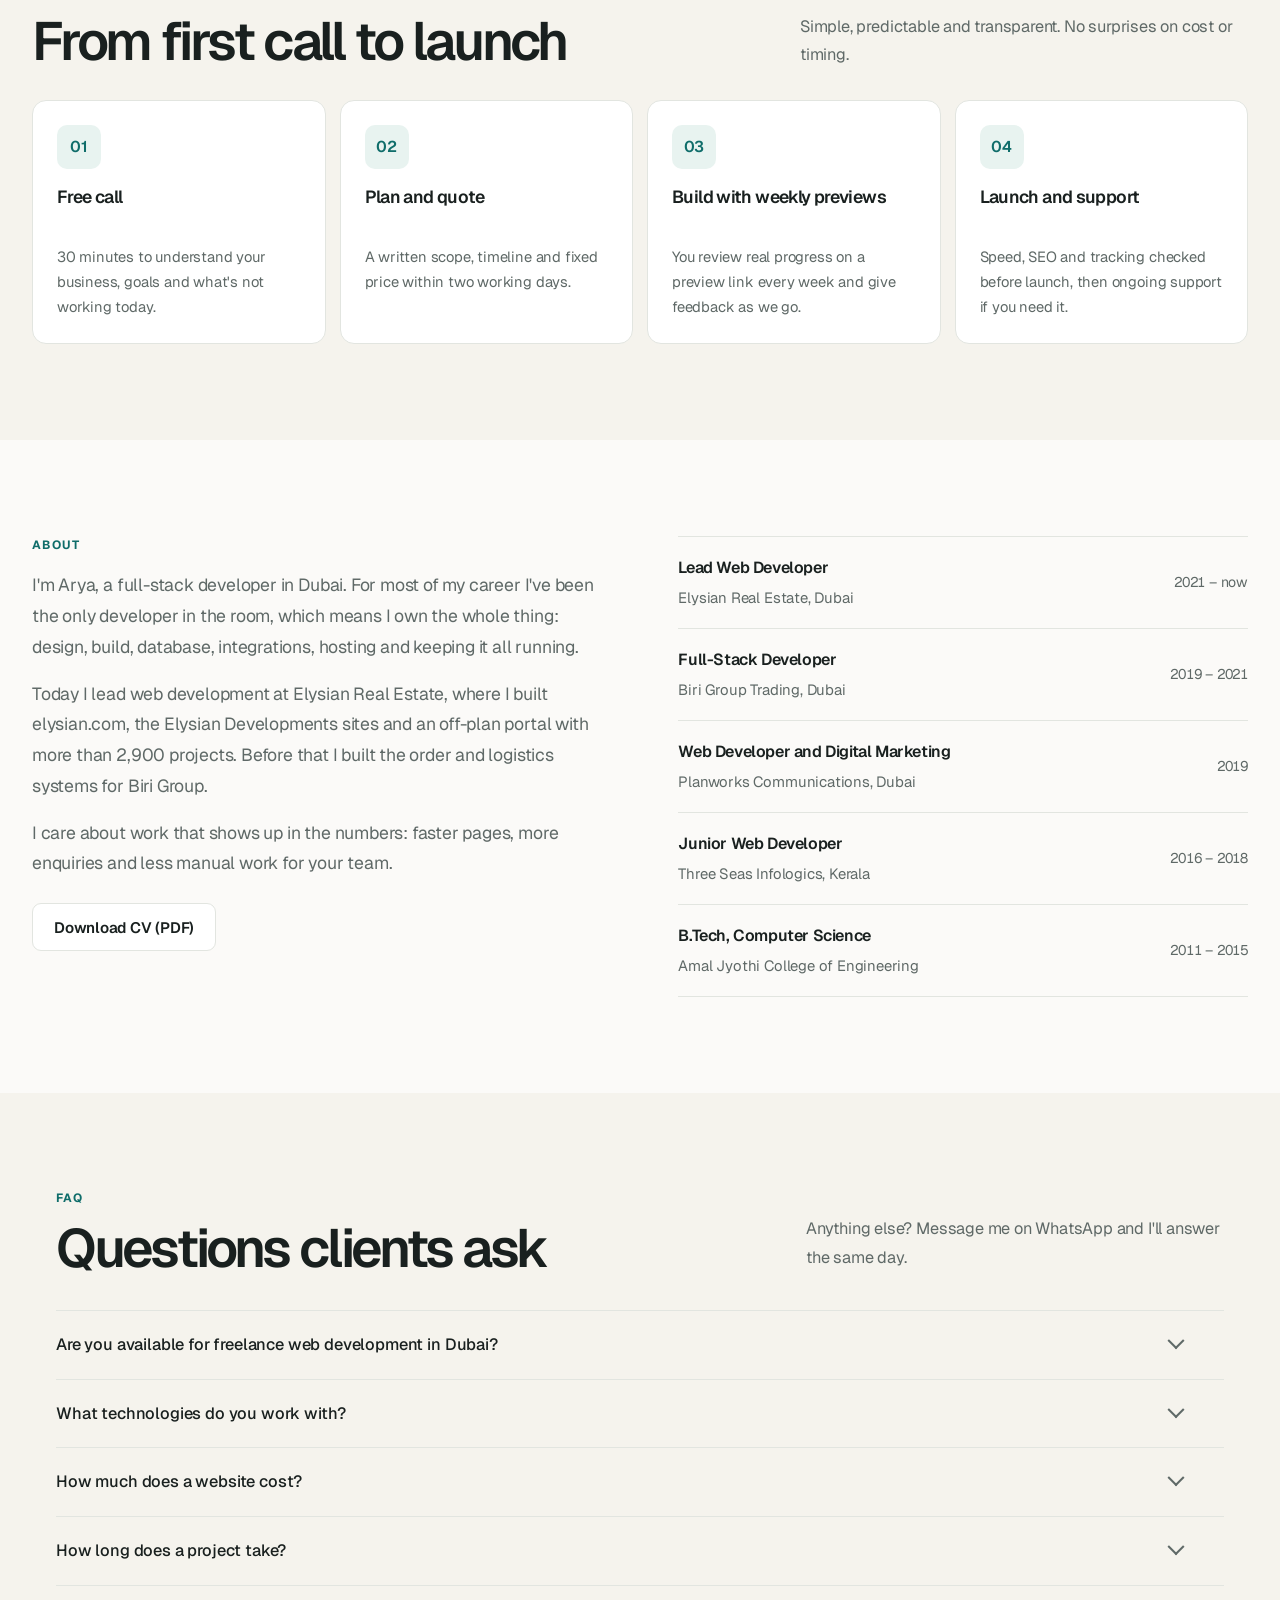
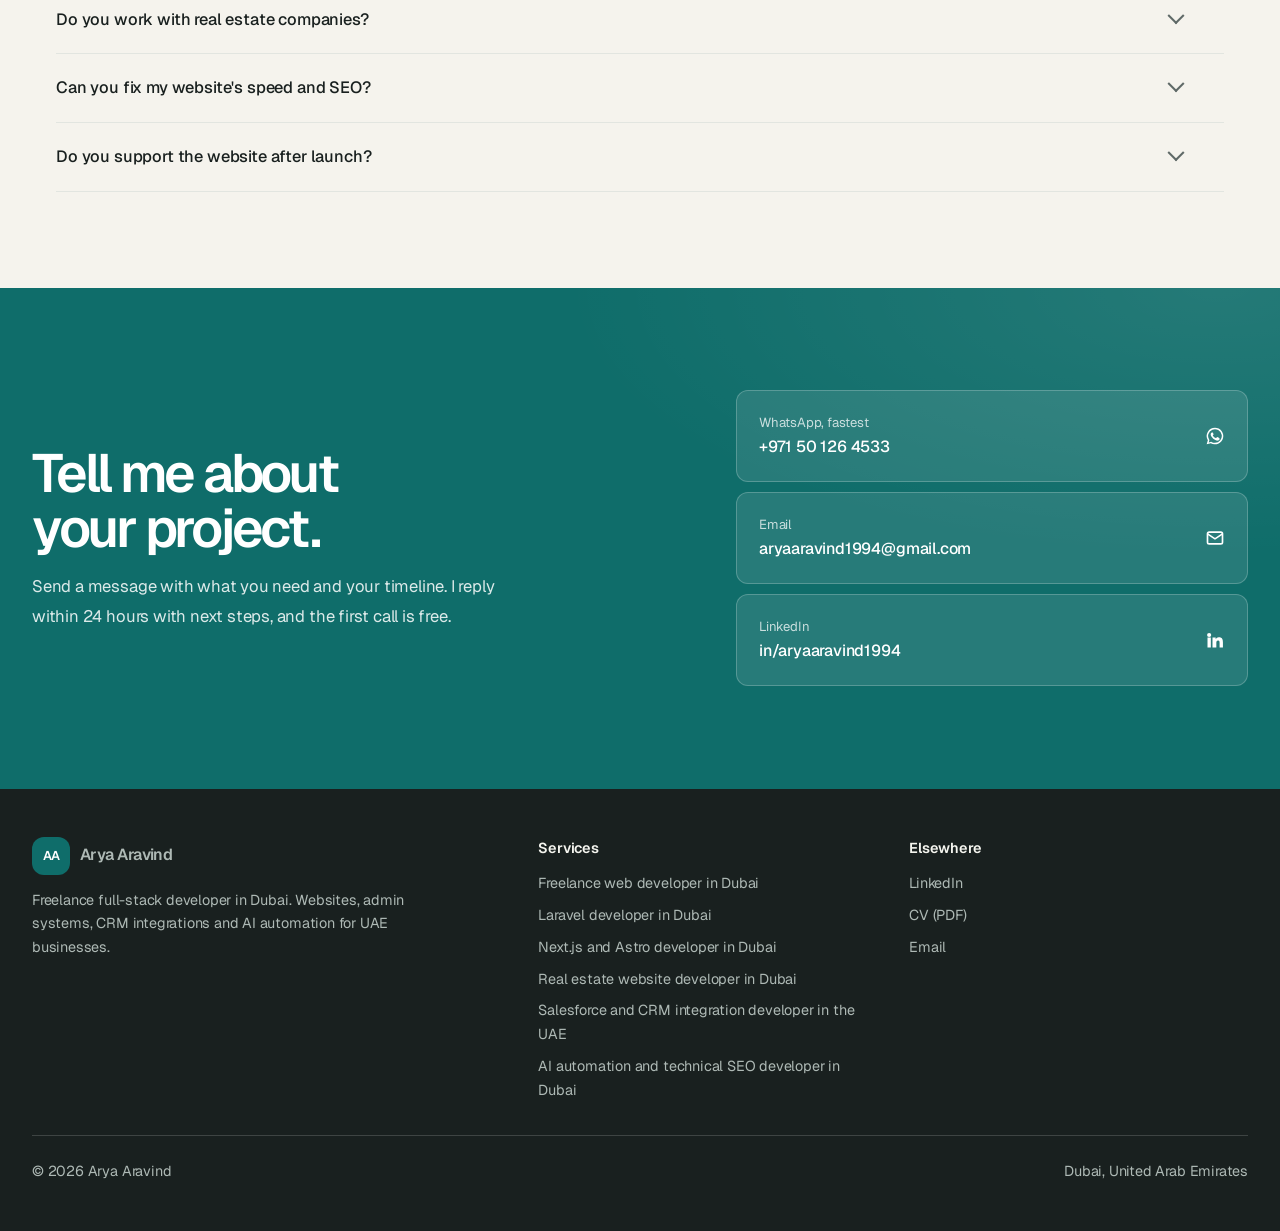
==== commit f5518d1f: "Refresh stylesheet cache for contrast fix" ====
--- a/index.html
+++ b/index.html
@@ -30,7 +30,7 @@
 <link rel="preconnect" href="https://fonts.googleapis.com">
 <link rel="preconnect" href="https://fonts.gstatic.com" crossorigin>
 <link rel="stylesheet" href="https://fonts.googleapis.com/css2?family=Geist:wght@400;500;600&display=swap">
-<link rel="stylesheet" href="assets/site.css?v=20261022-services-rows">
+<link rel="stylesheet" href="assets/site.css?v=20261025-contrast-fix">
 <script type="application/ld+json">{"@context": "https://schema.org", "@graph": [{"@type": "WebSite", "@id": "https://aryaaravind.com/#site", "url": "https://aryaaravind.com/", "name": "Arya Aravind", "inLanguage": "en"}, {"@type": "Person", "@id": "https://aryaaravind.com/#arya", "name": "Arya Aravind", "url": "https://aryaaravind.com/", "image": "https://aryaaravind.com/images/arya.png", "jobTitle": "Full-Stack Web Developer", "description": "Freelance full-stack web developer in Dubai with 8+ years building websites, admin systems and CRM integrations for UAE businesses.", "email": "mailto:aryaaravind1994@gmail.com", "telephone": "+971501264533", "address": {"@type": "PostalAddress", "addressLocality": "Dubai", "addressCountry": "AE"}, "worksFor": {"@type": "Organization", "name": "Elysian Real Estate", "url": "https://elysian.com"}, "alumniOf": {"@type": "CollegeOrUniversity", "name": "Amal Jyothi College of Engineering"}, "knowsLanguage": ["English", "Hindi", "Malayalam"], "knowsAbout": ["Laravel", "PHP", "Filament", "Next.js", "Astro", "React", "Python", "MySQL", "PostgreSQL", "Supabase", "Salesforce integration", "Technical SEO", "Core Web Vitals", "Claude API", "AI automation", "Real estate websites"], "sameAs": ["https://www.linkedin.com/in/aryaaravind1994", "https://github.com/arya-git-25"]}, {"@type": "ProfessionalService", "@id": "https://aryaaravind.com/#service", "name": "Arya Aravind, Freelance Web Developer", "url": "https://aryaaravind.com/", "image": "https://aryaaravind.com/images/og.png", "description": "Freelance web development in Dubai: websites, Laravel admin panels, Next.js portals, Salesforce integrations, AI automation and technical SEO.", "founder": {"@id": "https://aryaaravind.com/#arya"}, "email": "aryaaravind1994@gmail.com", "telephone": "+971501264533", "address": {"@type": "PostalAddress", "addressLocality": "Dubai", "addressCountry": "AE"}, "areaServed": [{"@type": "City", "name": "Dubai"}, {"@type": "Country", "name": "United Arab Emirates"}, {"@type": "Place", "name": "GCC"}], "knowsLanguage": ["en", "hi", "ml"], "hasOfferCatalog": {"@type": "OfferCatalog", "name": "Web development services", "itemListElement": [{"@type": "Offer", "itemOffered": {"@type": "Service", "name": "Freelance web developer in Dubai", "url": "https://aryaaravind.com/freelance-web-developer-dubai/"}}, {"@type": "Offer", "itemOffered": {"@type": "Service", "name": "Laravel developer in Dubai", "url": "https://aryaaravind.com/laravel-developer-dubai/"}}, {"@type": "Offer", "itemOffered": {"@type": "Service", "name": "Next.js and Astro developer in Dubai", "url": "https://aryaaravind.com/nextjs-developer-dubai/"}}, {"@type": "Offer", "itemOffered": {"@type": "Service", "name": "Real estate website developer in Dubai", "url": "https://aryaaravind.com/real-estate-website-developer-dubai/"}}, {"@type": "Offer", "itemOffered": {"@type": "Service", "name": "Salesforce and CRM integration developer in the UAE", "url": "https://aryaaravind.com/salesforce-integration-developer-uae/"}}, {"@type": "Offer", "itemOffered": {"@type": "Service", "name": "AI automation and technical SEO developer in Dubai", "url": "https://aryaaravind.com/ai-automation-developer-dubai/"}}]}}, {"@type": "FAQPage", "mainEntity": [{"@type": "Question", "name": "Are you available for freelance web development in Dubai?", "acceptedAnswer": {"@type": "Answer", "text": "Yes. I take on freelance and contract projects, and I'm open to full-time roles. I'm based in Dubai and work with clients across the UAE, the GCC and abroad."}}, {"@type": "Question", "name": "What technologies do you work with?", "acceptedAnswer": {"@type": "Answer", "text": "Laravel and PHP (including Filament), Next.js, Astro, React, Python, MySQL, PostgreSQL and Supabase, Salesforce, Cloudflare and Vercel, and the Claude API for AI automation."}}, {"@type": "Question", "name": "How much does a website cost?", "acceptedAnswer": {"@type": "Answer", "text": "It depends on scope. After a free 30-minute call I send a fixed quote with a timeline, so you know the cost before work starts."}}, {"@type": "Question", "name": "How long does a project take?", "acceptedAnswer": {"@type": "Answer", "text": "Most websites take 3 to 6 weeks, admin panels 2 to 6 weeks, and integrations or speed fixes 1 to 3 weeks. You see progress on a preview link every week."}}, {"@type": "Question", "name": "Do you work with real estate companies?", "acceptedAnswer": {"@type": "Answer", "text": "Yes. I've spent four years building for Dubai real estate: developer sites, an off-plan portal with 2,900+ projects, campaign pages and Salesforce lead routing."}}, {"@type": "Question", "name": "Can you fix my website's speed and SEO?", "acceptedAnswer": {"@type": "Answer", "text": "Yes. I audit Core Web Vitals, indexing, schema and sitemaps, then fix issues in order of impact. Elysian Developments went from GTmetrix grade D to B with a 1.0s load."}}, {"@type": "Question", "name": "Do you support the website after launch?", "acceptedAnswer": {"@type": "Answer", "text": "Yes. I offer ongoing support for hosting, security, updates and new features."}}]}]}</script>
 </head>
 <body>
--- a/assets/site.css
+++ b/assets/site.css
@@ -16,9 +16,8 @@
   --font:"Geist",system-ui,-apple-system,"Segoe UI",Roboto,sans-serif;
   --max:1200px; --gut:32px; --r:16px;
 }
-@media (prefers-color-scheme:dark){:root:not([data-theme="light"]){
-  --bg:#0F1214;--surface:#161A1D;--ink:#ECEEF0;--muted:#9AA3AD;--line:#262C31;--brand:#4FC1B9;--brand-ink:#7FD6CF;--brand-tint:#132E2C;--sand:#241F18;--sand-ink:#D9B987;--on-brand:#06201F;color-scheme:dark}}
-:root[data-theme="dark"]{--bg:#0F1214;--surface:#161A1D;--ink:#ECEEF0;--muted:#9AA3AD;--line:#262C31;--brand:#4FC1B9;--brand-ink:#7FD6CF;--brand-tint:#132E2C;--sand:#241F18;--sand-ink:#D9B987;--on-brand:#06201F;color-scheme:dark}
+/* The visual design is intentionally light; do not auto-switch text tokens on dark OS settings. */
+:root{color-scheme:light}
 
 *,*::before,*::after{box-sizing:border-box}
 html{scroll-behavior:smooth;-webkit-text-size-adjust:100%}
@@ -915,3 +914,81 @@
   #results .outcome-main h3{max-width:unset;font-size:1.18rem}
   #results .outcome-scope{margin-top:3px;padding-left:14px}
 }
+
+
+/* Services adopts the open editorial row treatment used in Results */
+#services{background:var(--bg)}
+#services .head{grid-template-columns:minmax(0,1.05fr) minmax(280px,.82fr);gap:24px 64px;align-items:end;margin-bottom:34px}
+#services .head h2{max-width:17ch}
+#services .head>p{max-width:48ch;justify-self:end}
+#services .service-list{border-top:1px solid var(--line)}
+#services .service-row{
+  display:grid;
+  grid-template-columns:minmax(145px,.55fr) minmax(0,1.3fr) minmax(230px,.85fr);
+  align-items:start;
+  gap:28px;
+  padding:28px 0 30px;
+  border-bottom:1px solid var(--line);
+}
+#services .service-type{padding-top:6px}
+#services .service-type span{
+  display:inline-block;
+  color:var(--brand);
+  font-size:.73rem;
+  line-height:1.5;
+  font-weight:700;
+  letter-spacing:.09em;
+  text-transform:uppercase;
+}
+#services .service-main h3{
+  margin:0 0 10px;
+  font-size:clamp(1.18rem,1.55vw,1.48rem);
+  letter-spacing:-.035em;
+  line-height:1.28;
+  max-width:29ch;
+}
+#services .service-main p,
+#services .service-scope p{color:var(--muted);font-size:.94rem;line-height:1.75}
+#services .service-link{
+  display:inline-flex;
+  align-items:center;
+  gap:10px;
+  margin-top:14px;
+  color:var(--brand-ink);
+  font-size:.88rem;
+  font-weight:600;
+  text-decoration:none;
+}
+#services .service-link span{transition:transform .2s}
+#services .service-link:hover{text-decoration:underline;text-underline-offset:3px}
+#services .service-link:hover span{transform:translate(2px,-2px)}
+#services .service-scope{border-left:2px solid var(--brand-tint);padding:3px 0 3px 20px}
+#services .service-scope>span{
+  display:block;
+  color:var(--ink);
+  font-size:.7rem;
+  font-weight:700;
+  letter-spacing:.09em;
+  text-transform:uppercase;
+  margin-bottom:8px;
+}
+#services .service-scope .service-subhead{margin-top:16px}
+@media(max-width:900px){
+  #services .head{grid-template-columns:minmax(0,1fr) minmax(240px,.85fr);gap:24px}
+  #services .service-row{grid-template-columns:155px minmax(0,1fr);gap:16px 28px}
+  #services .service-main{grid-column:2}
+  #services .service-scope{grid-column:2}
+  #services .service-type{grid-column:1;grid-row:1/3}
+}
+@media(max-width:640px){
+  #services .head{grid-template-columns:1fr;gap:14px;margin-bottom:25px}
+  #services .head>p{justify-self:start;max-width:56ch}
+  #services .service-row{grid-template-columns:1fr;gap:10px;padding:22px 0 24px}
+  #services .service-type,#services .service-main,#services .service-scope{grid-column:1;grid-row:auto}
+  #services .service-type{padding:0}
+  #services .service-main h3{max-width:unset;font-size:1.18rem}
+  #services .service-scope{margin-top:3px;padding-left:14px}
+}
+@media(prefers-reduced-motion:reduce){
+  #services .service-link,#services .service-link span{transition:none}
+}
